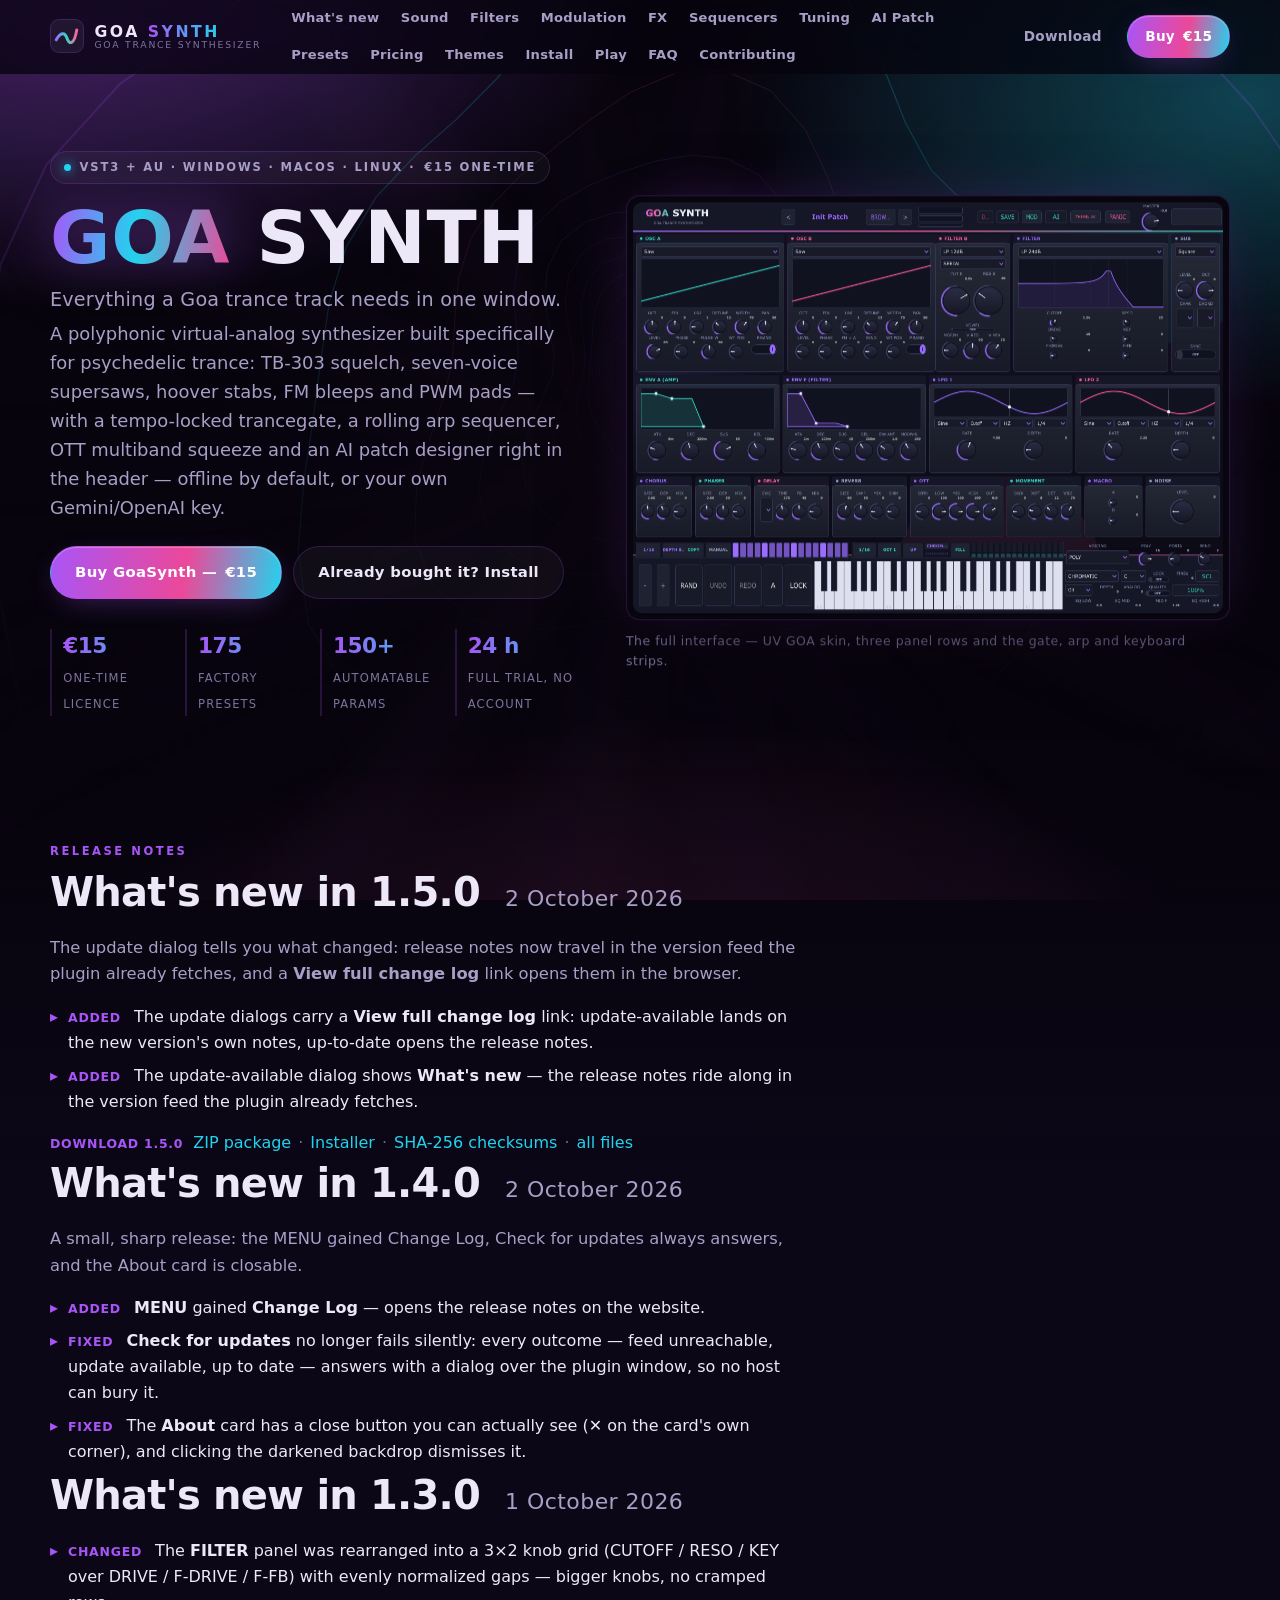
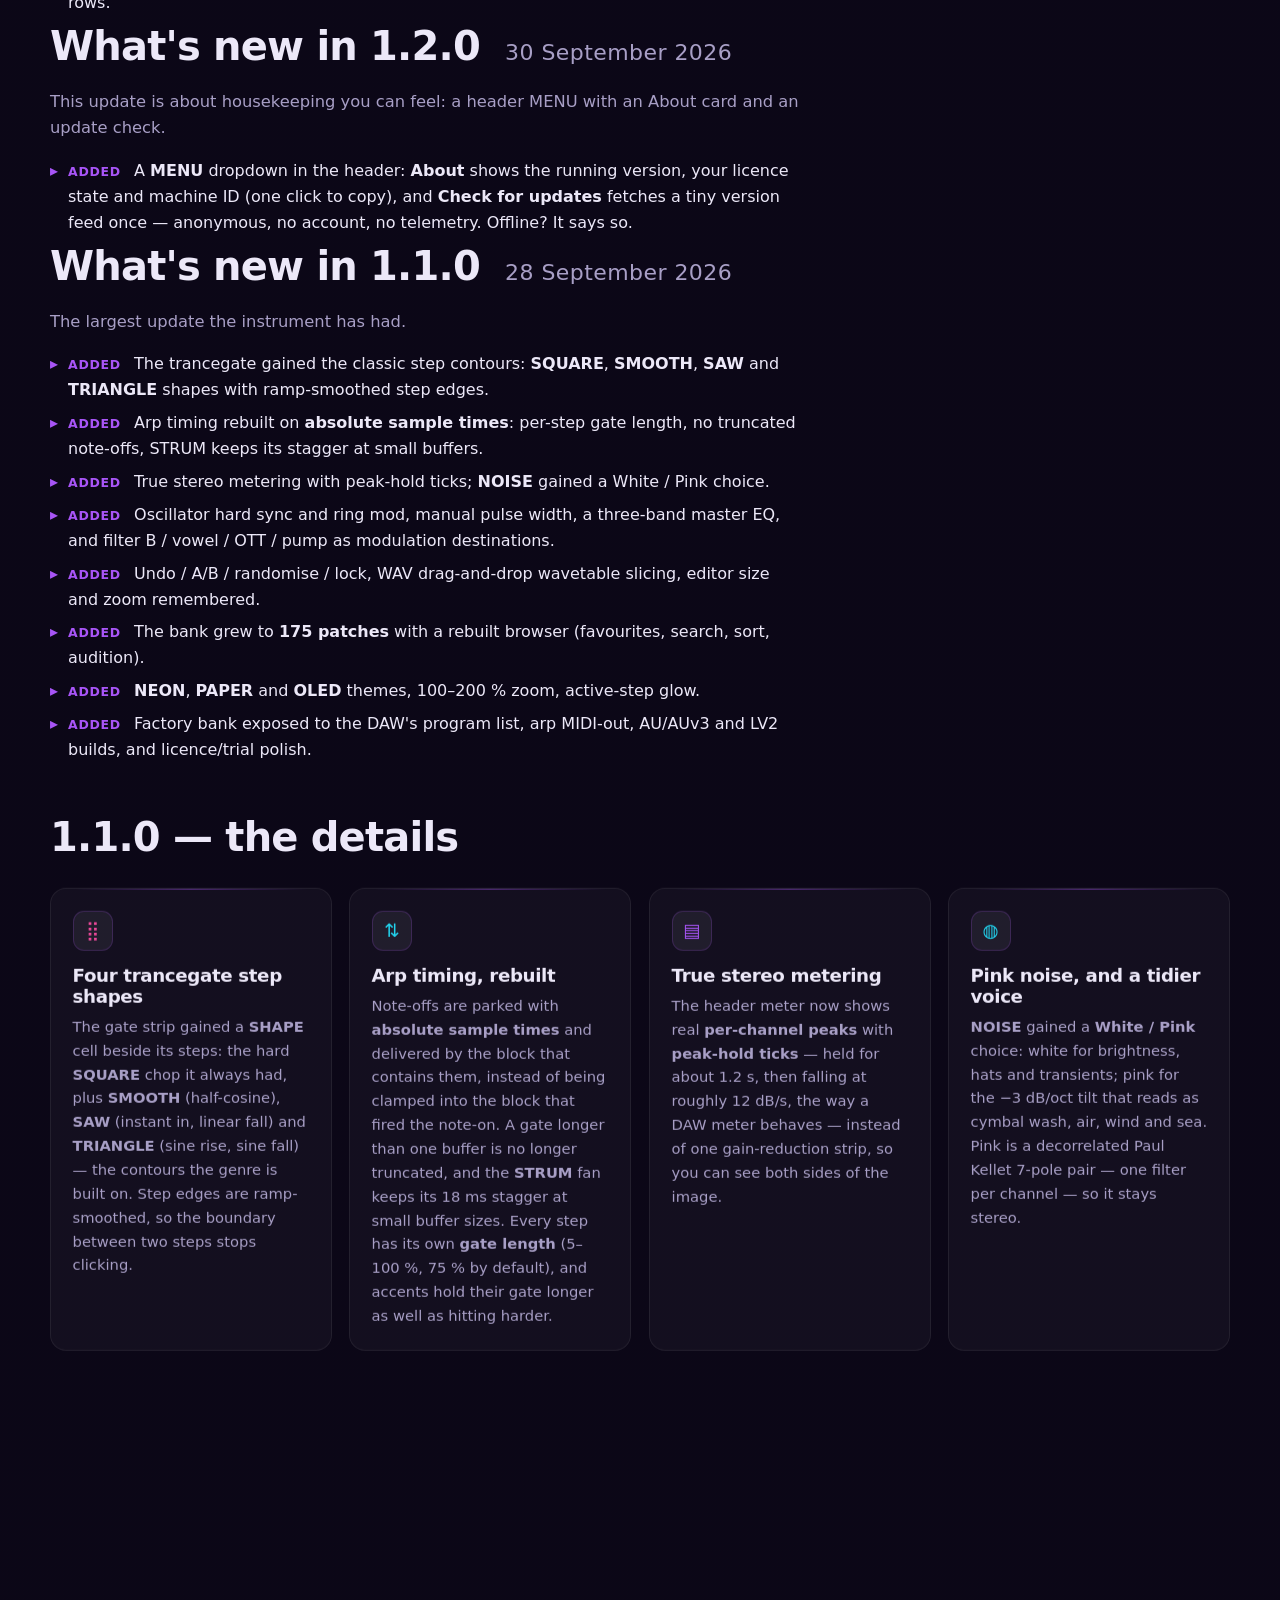
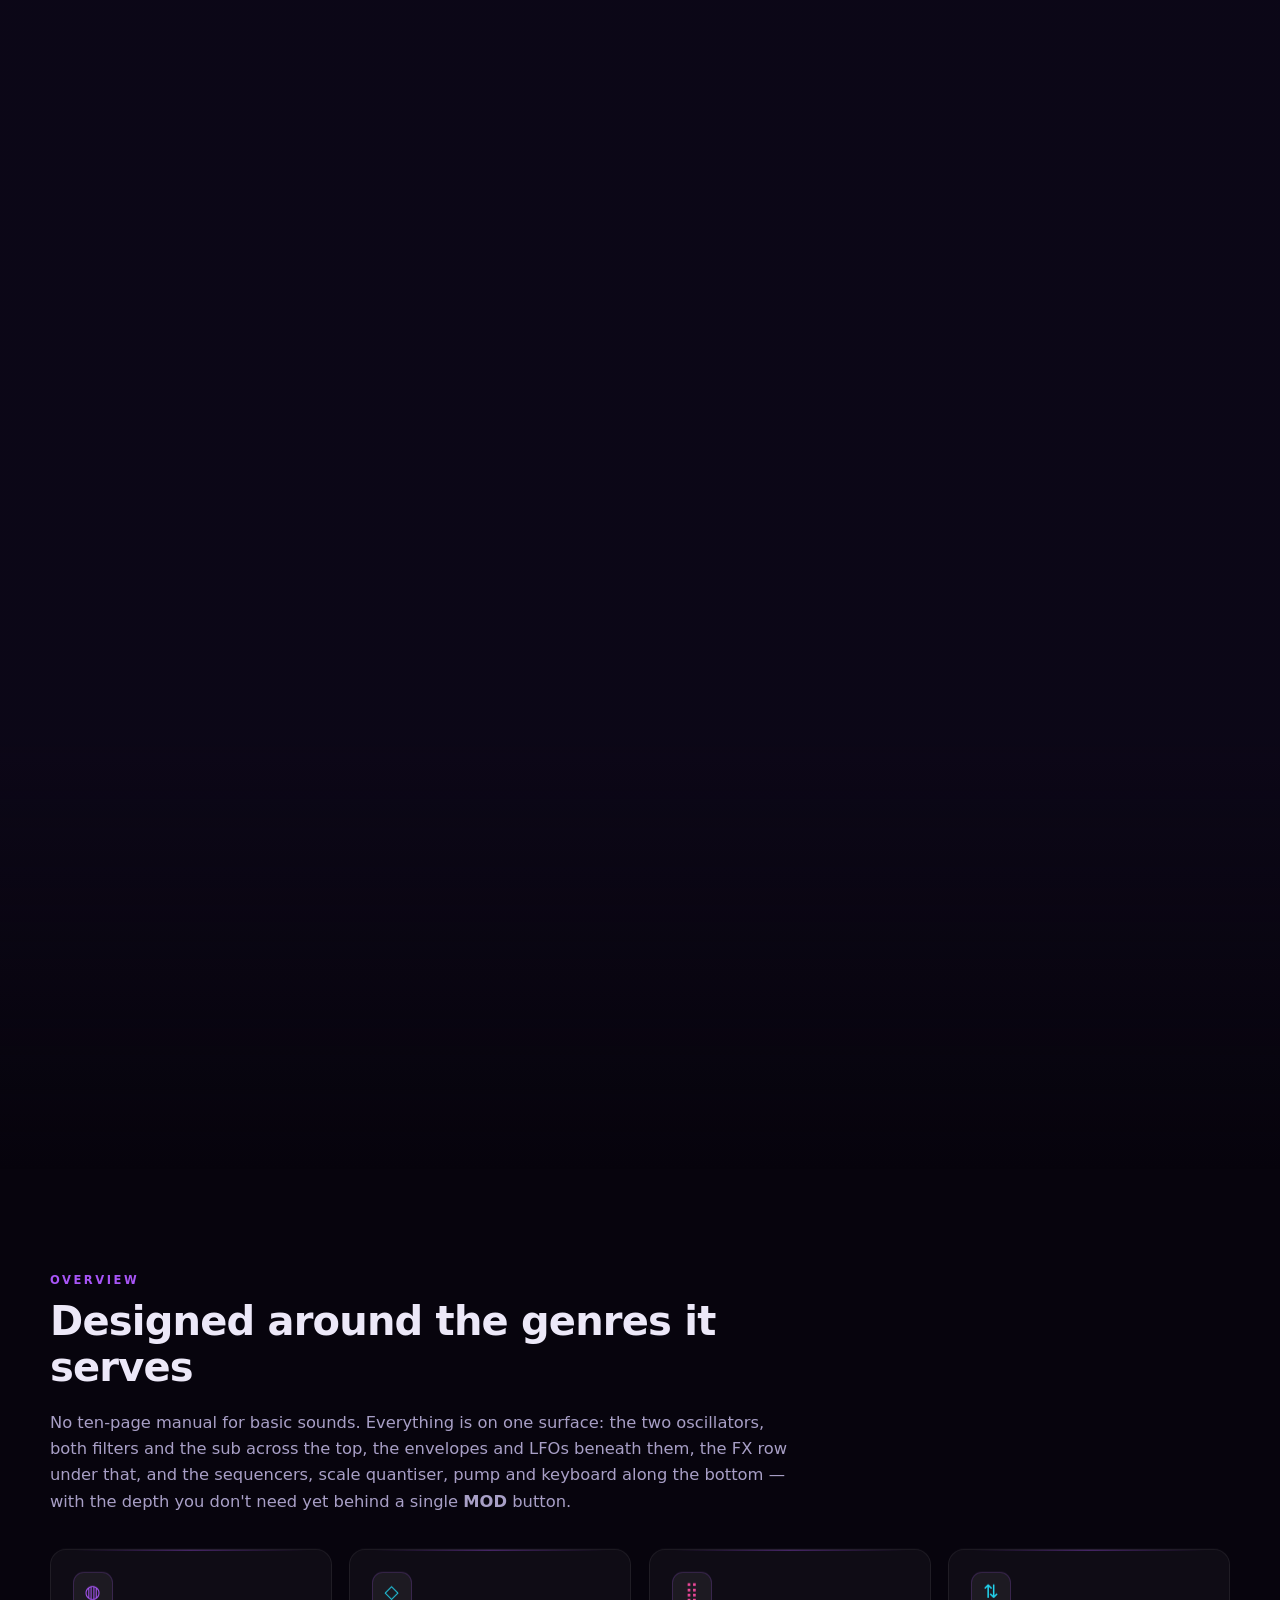
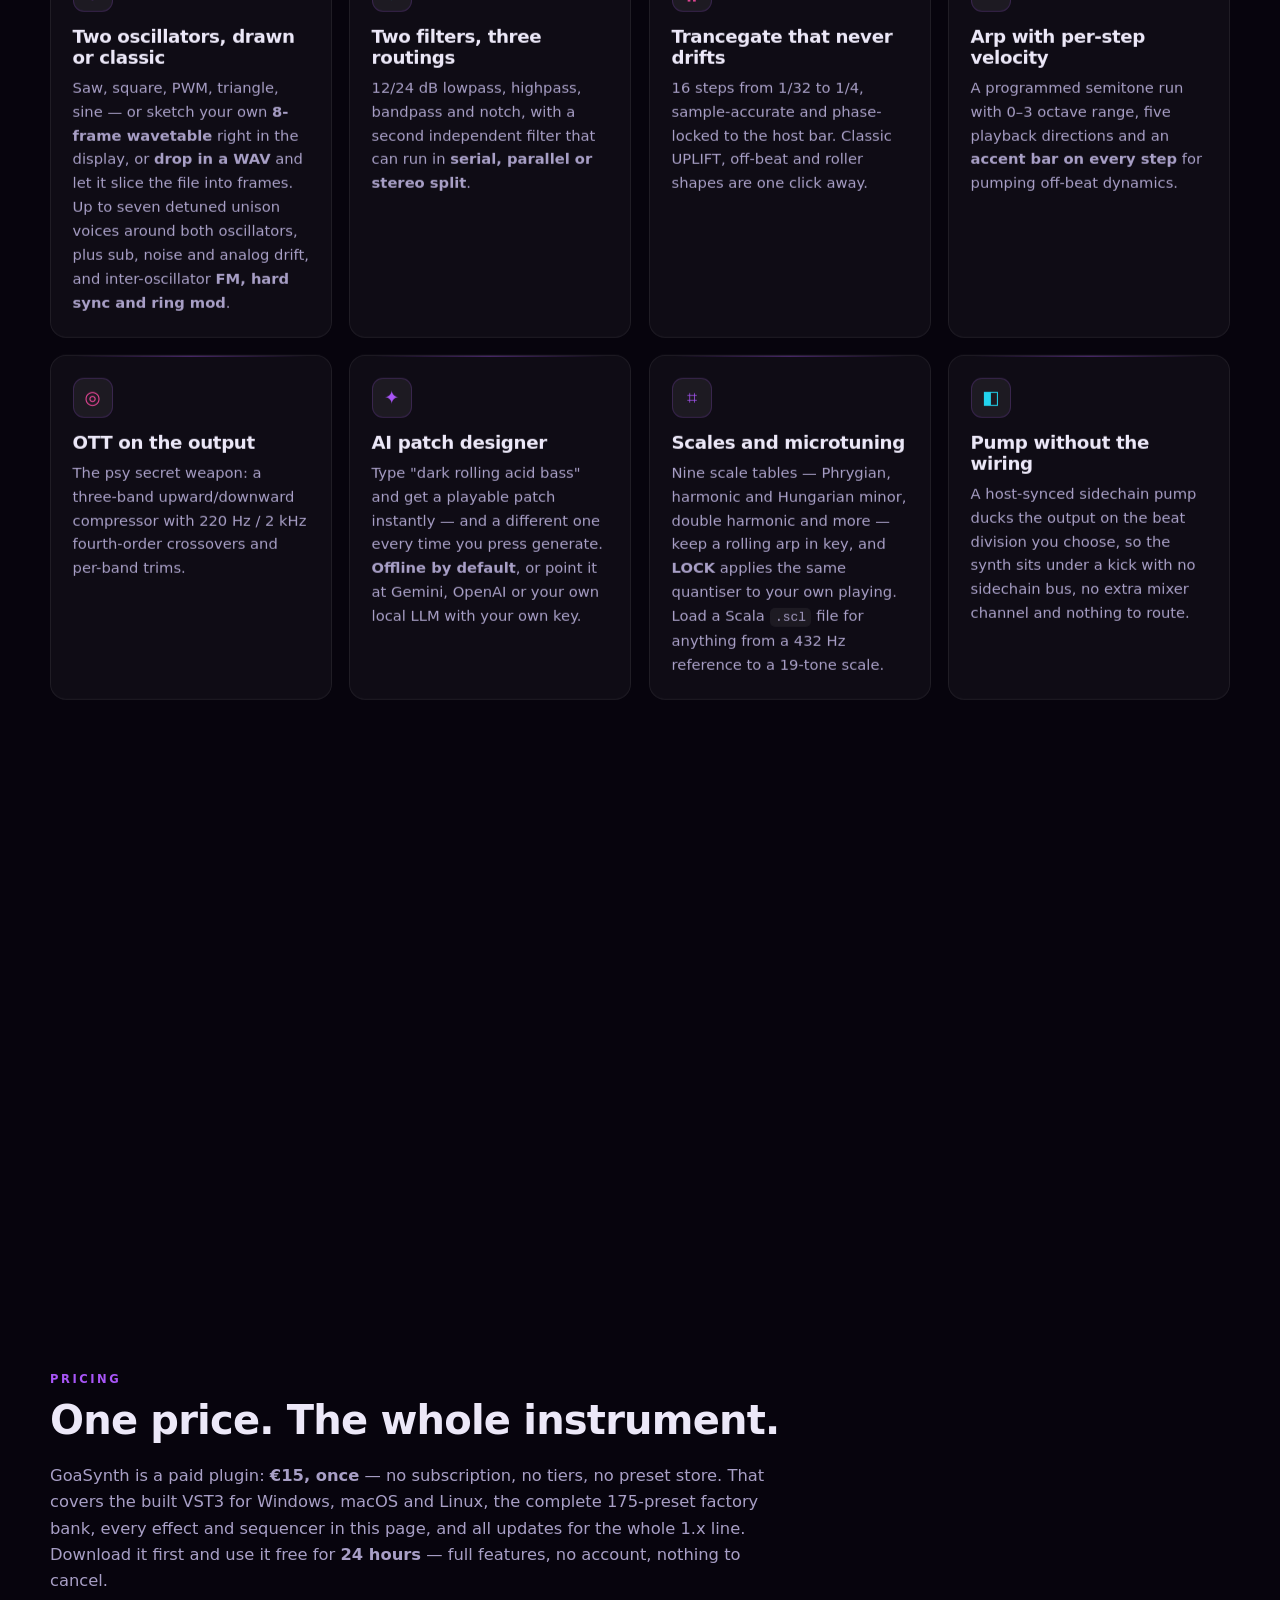
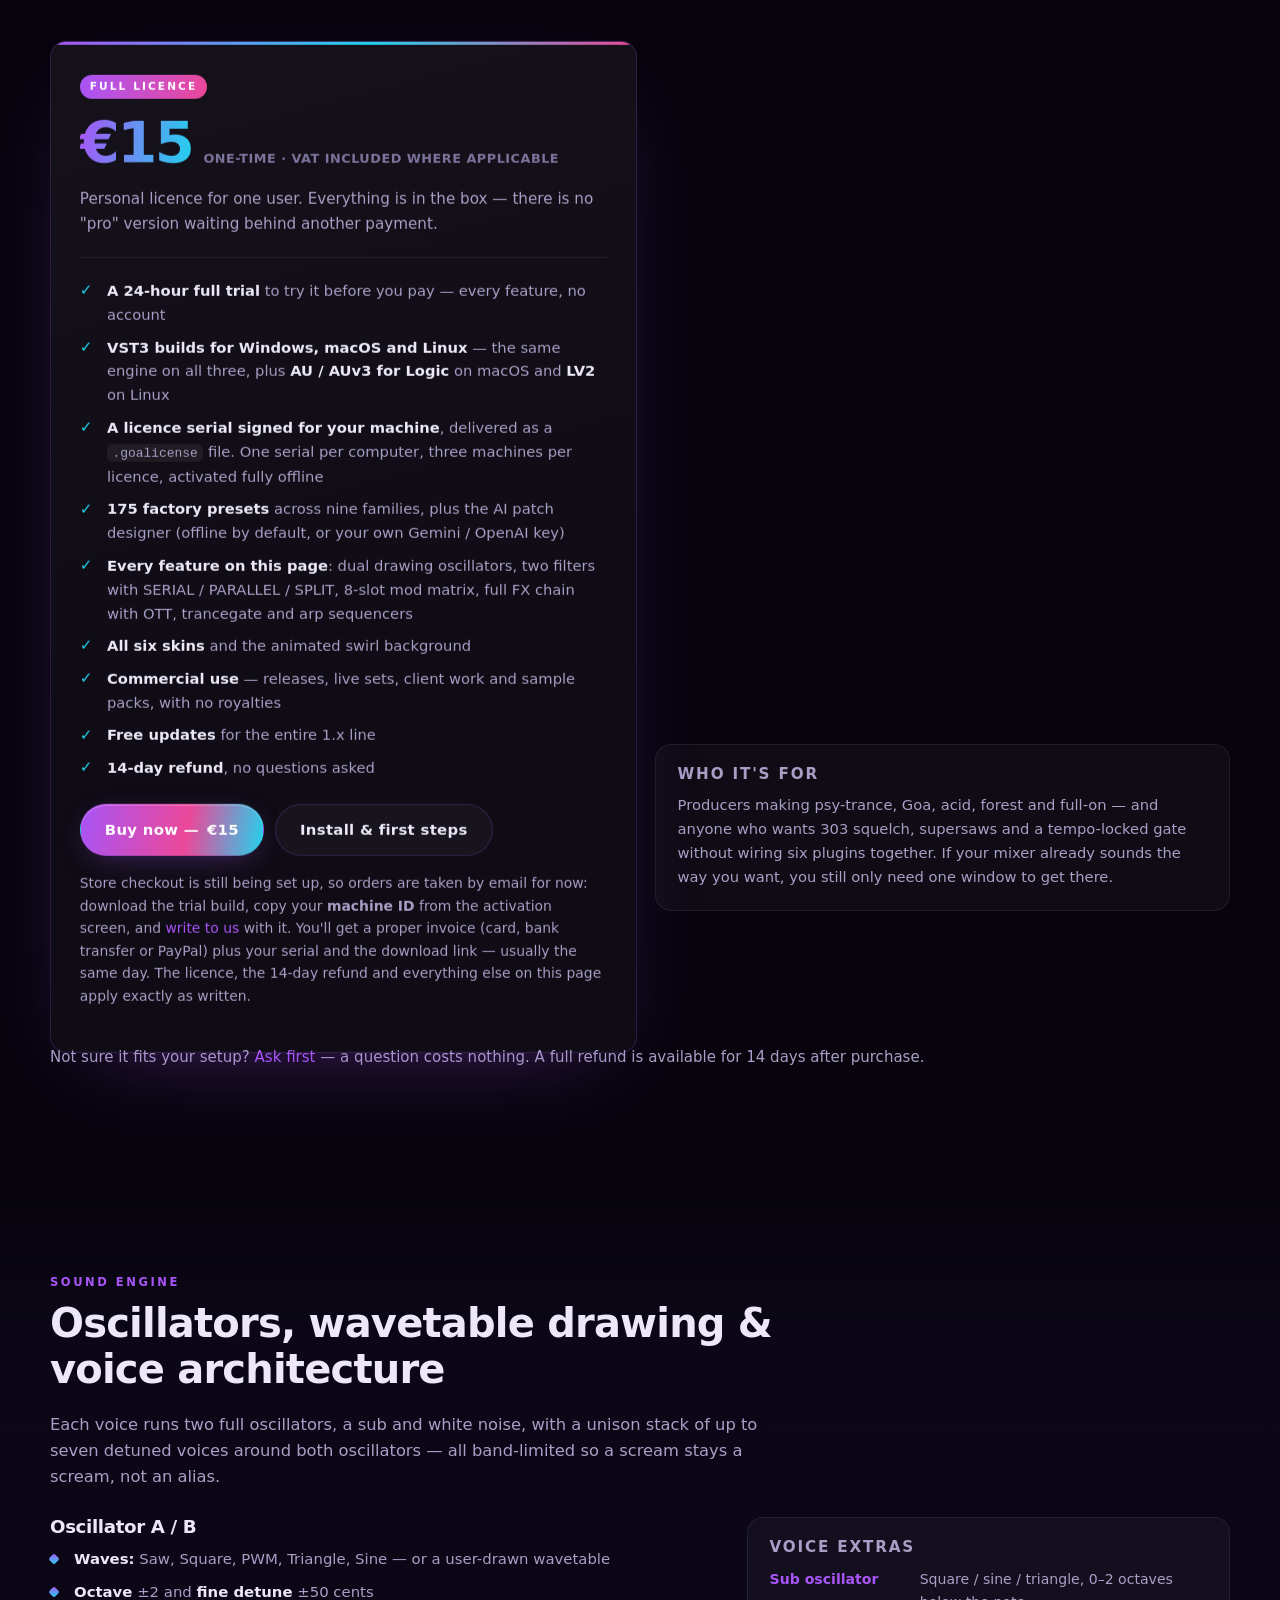
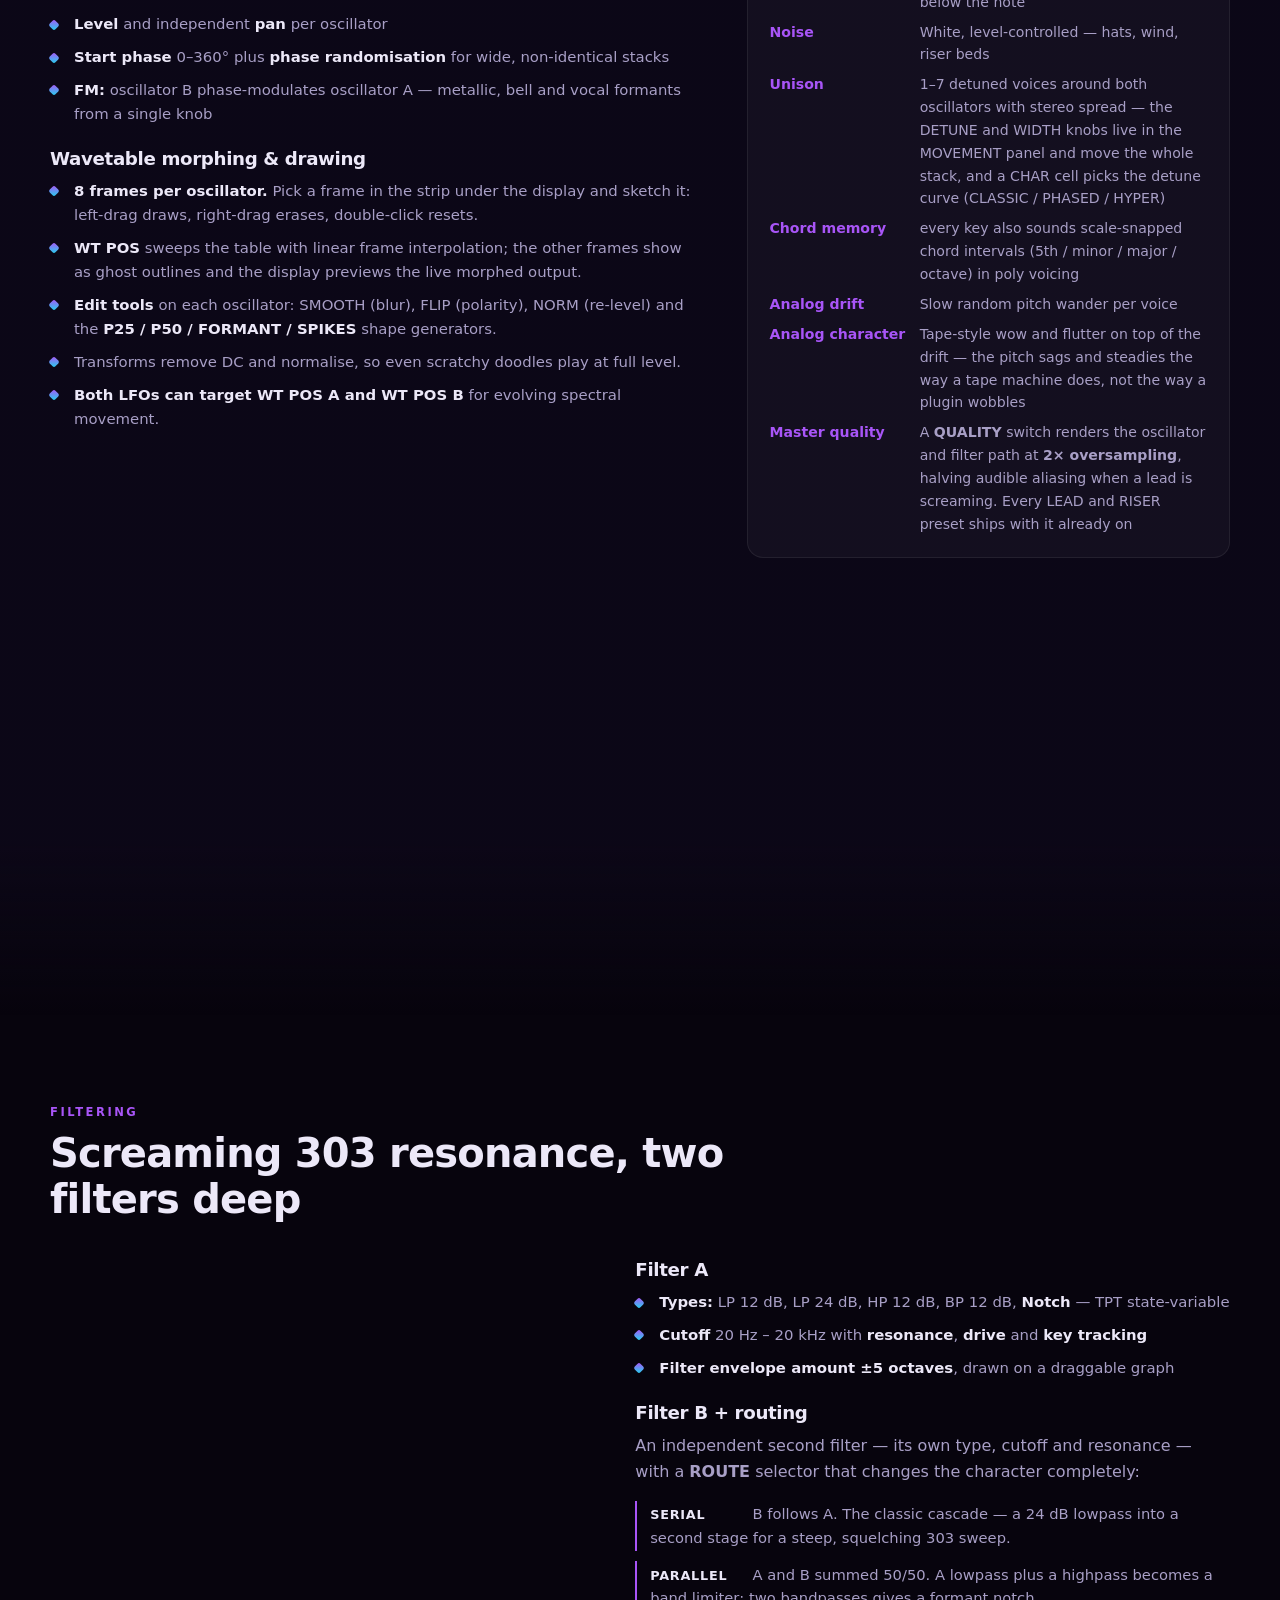
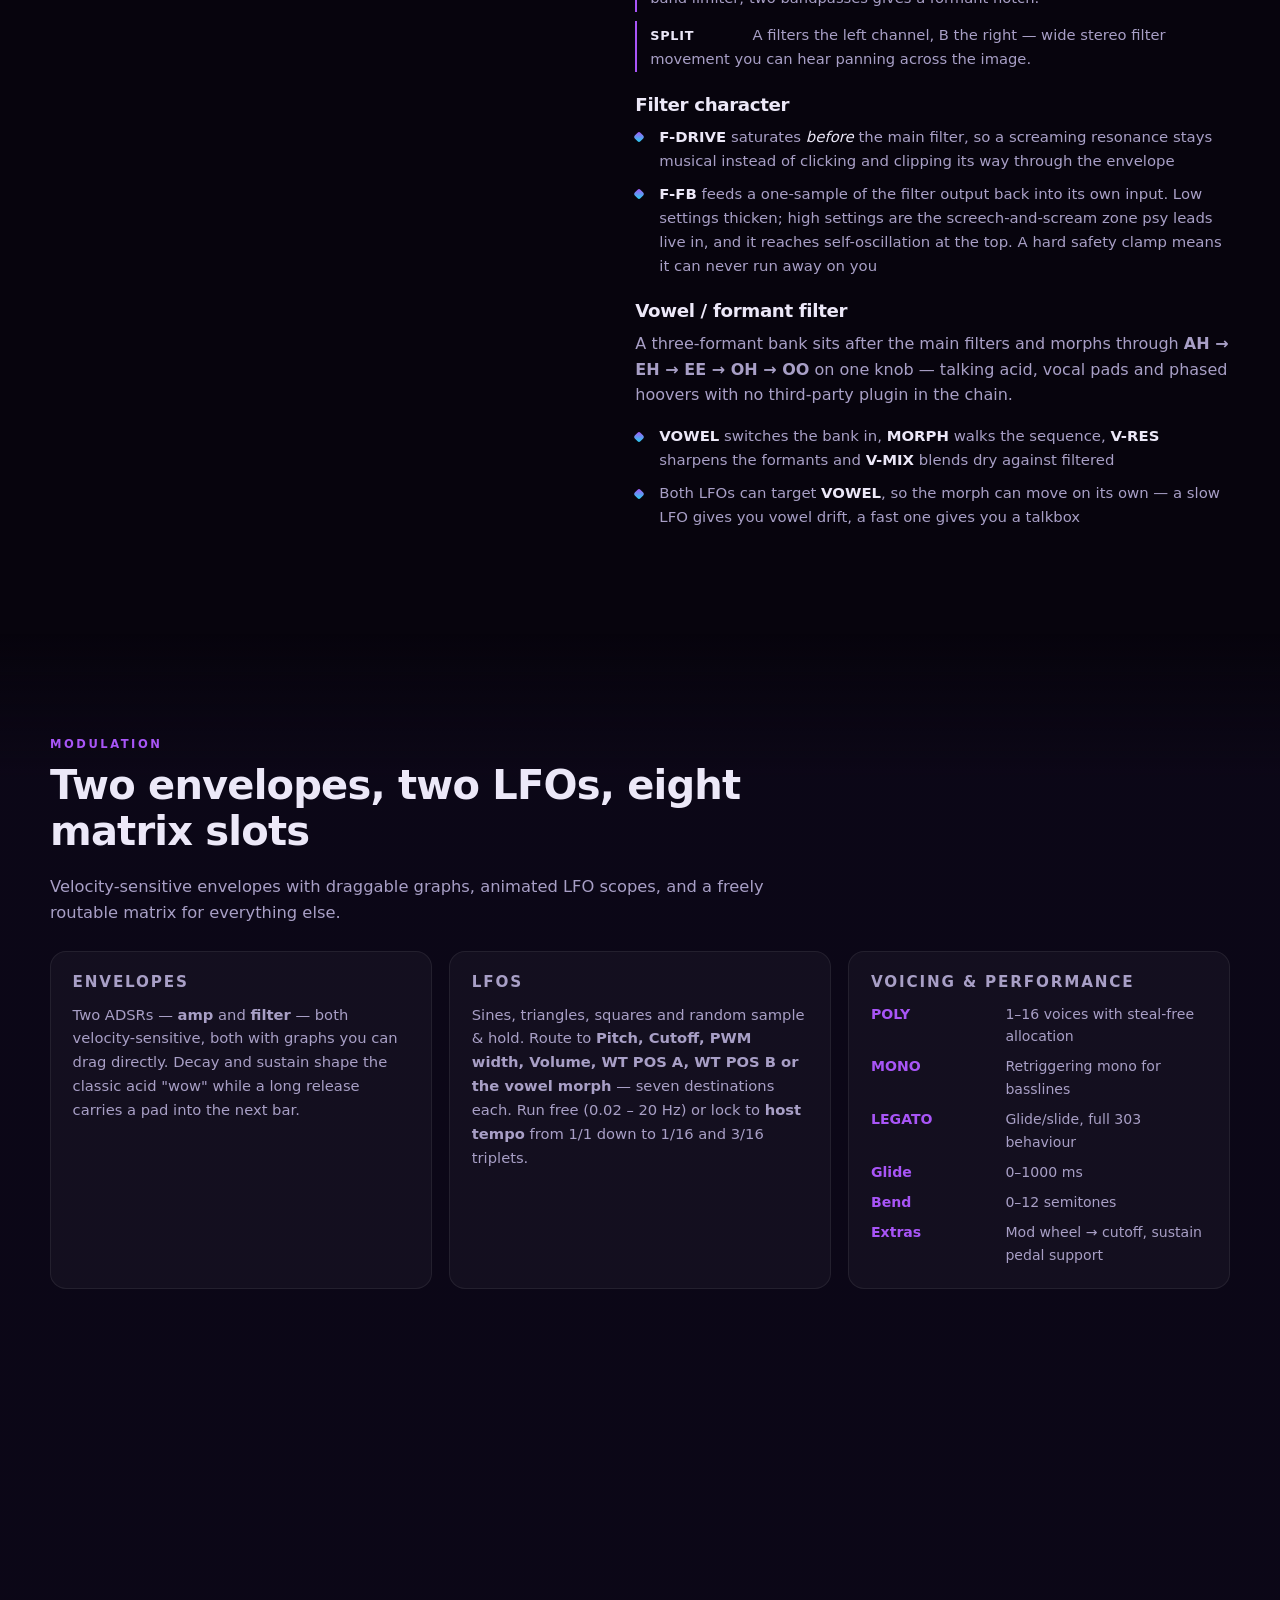
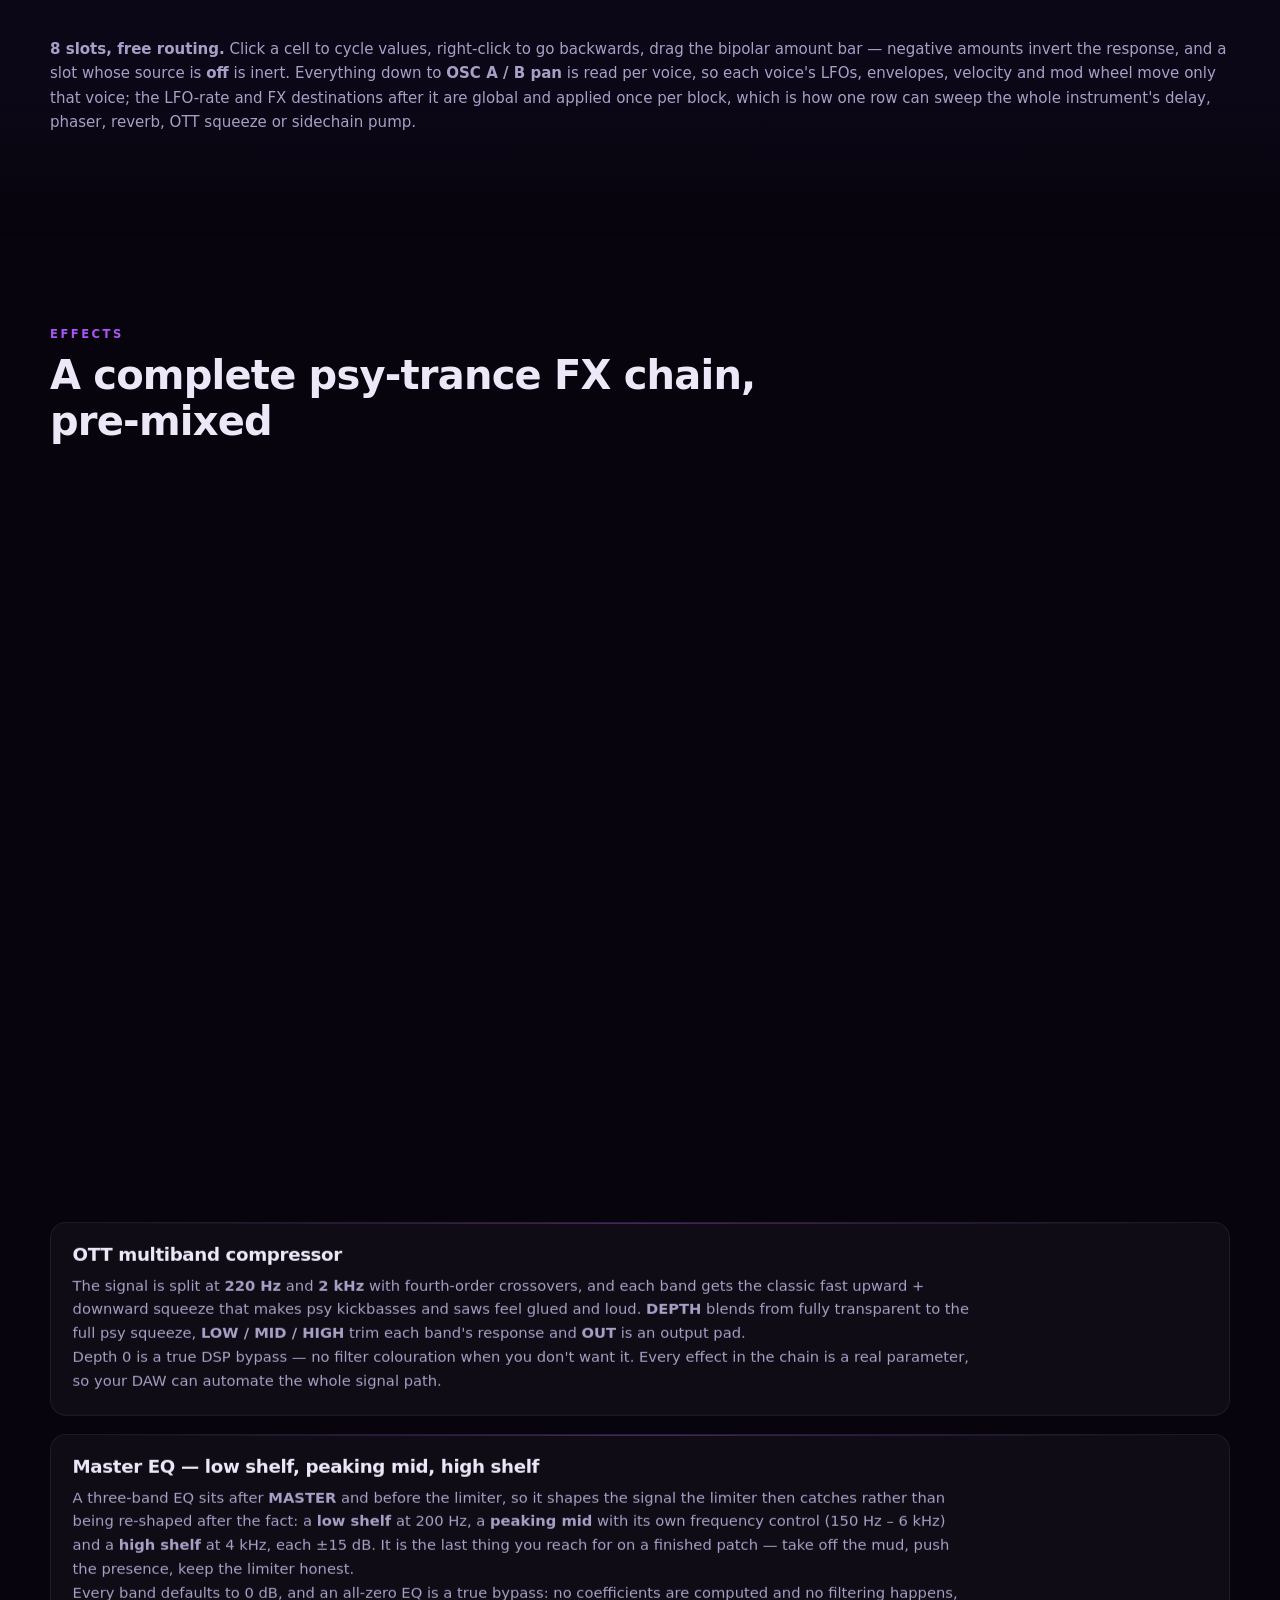
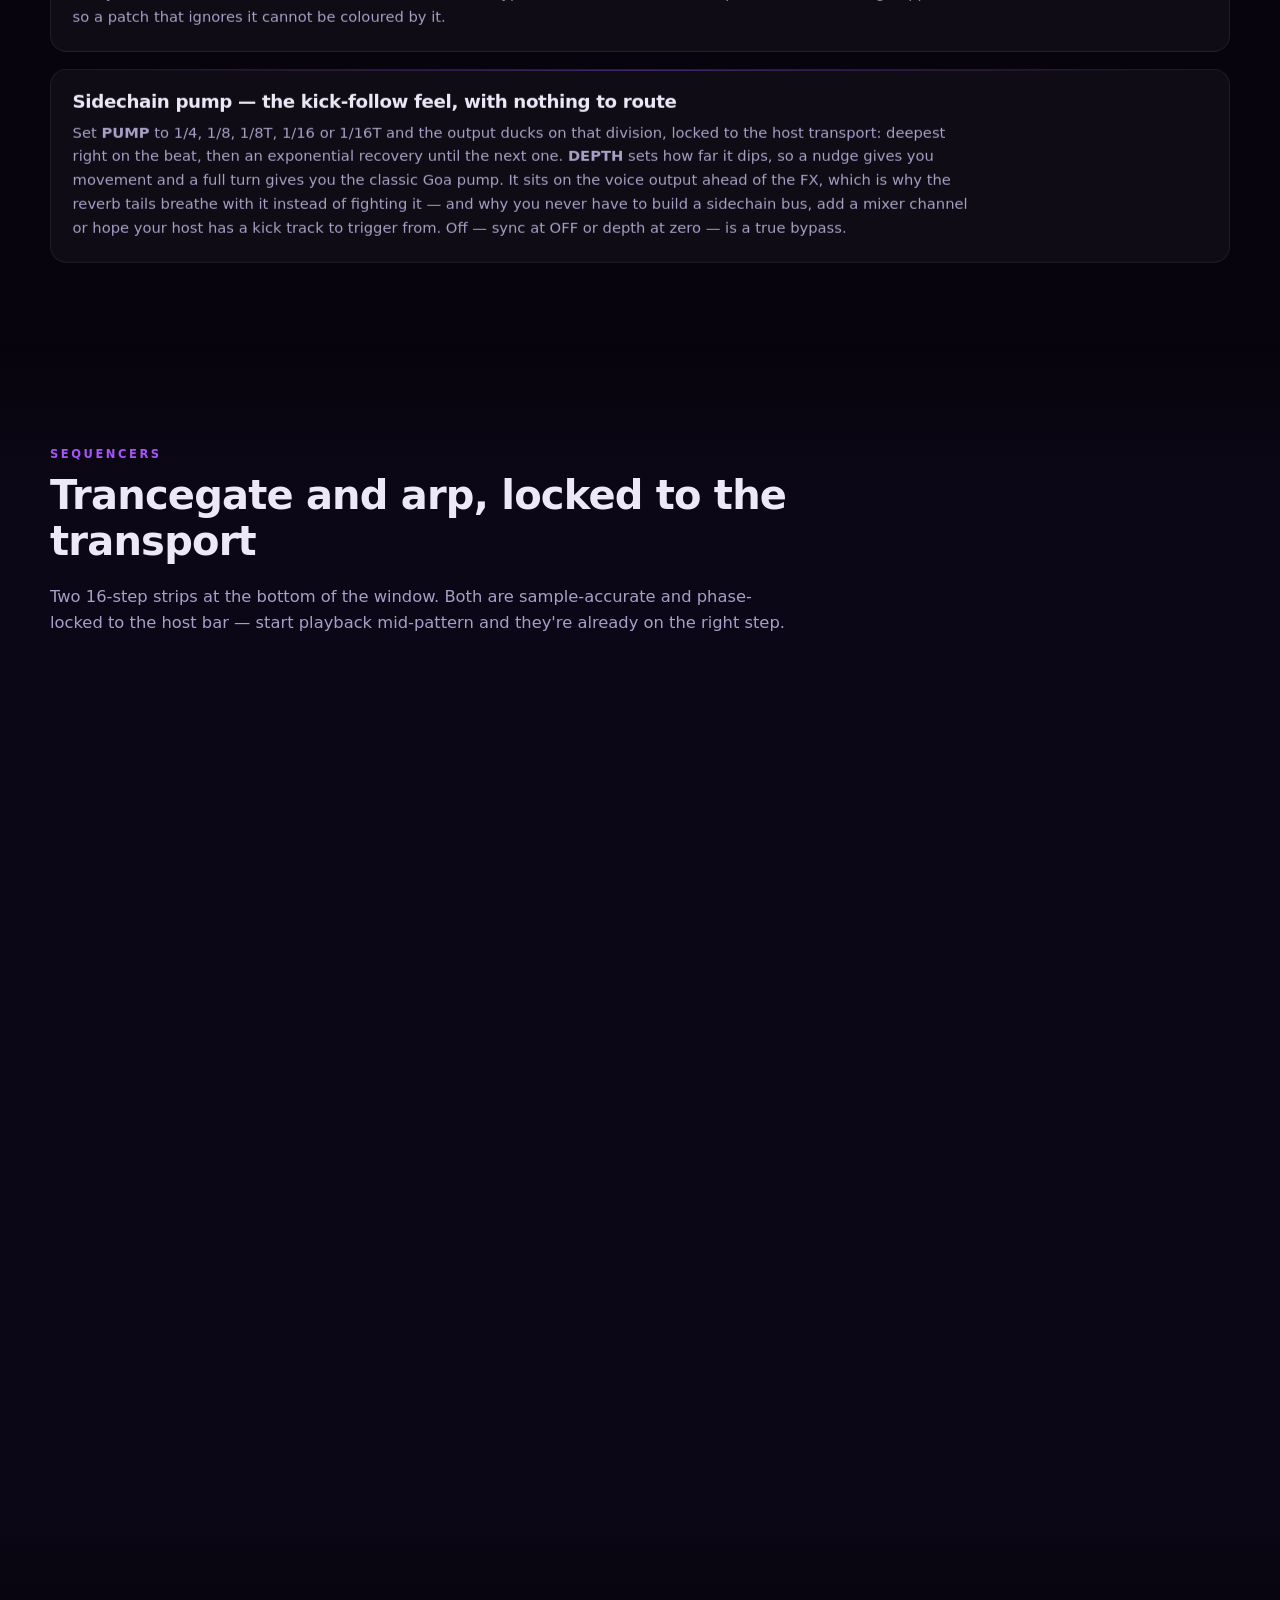
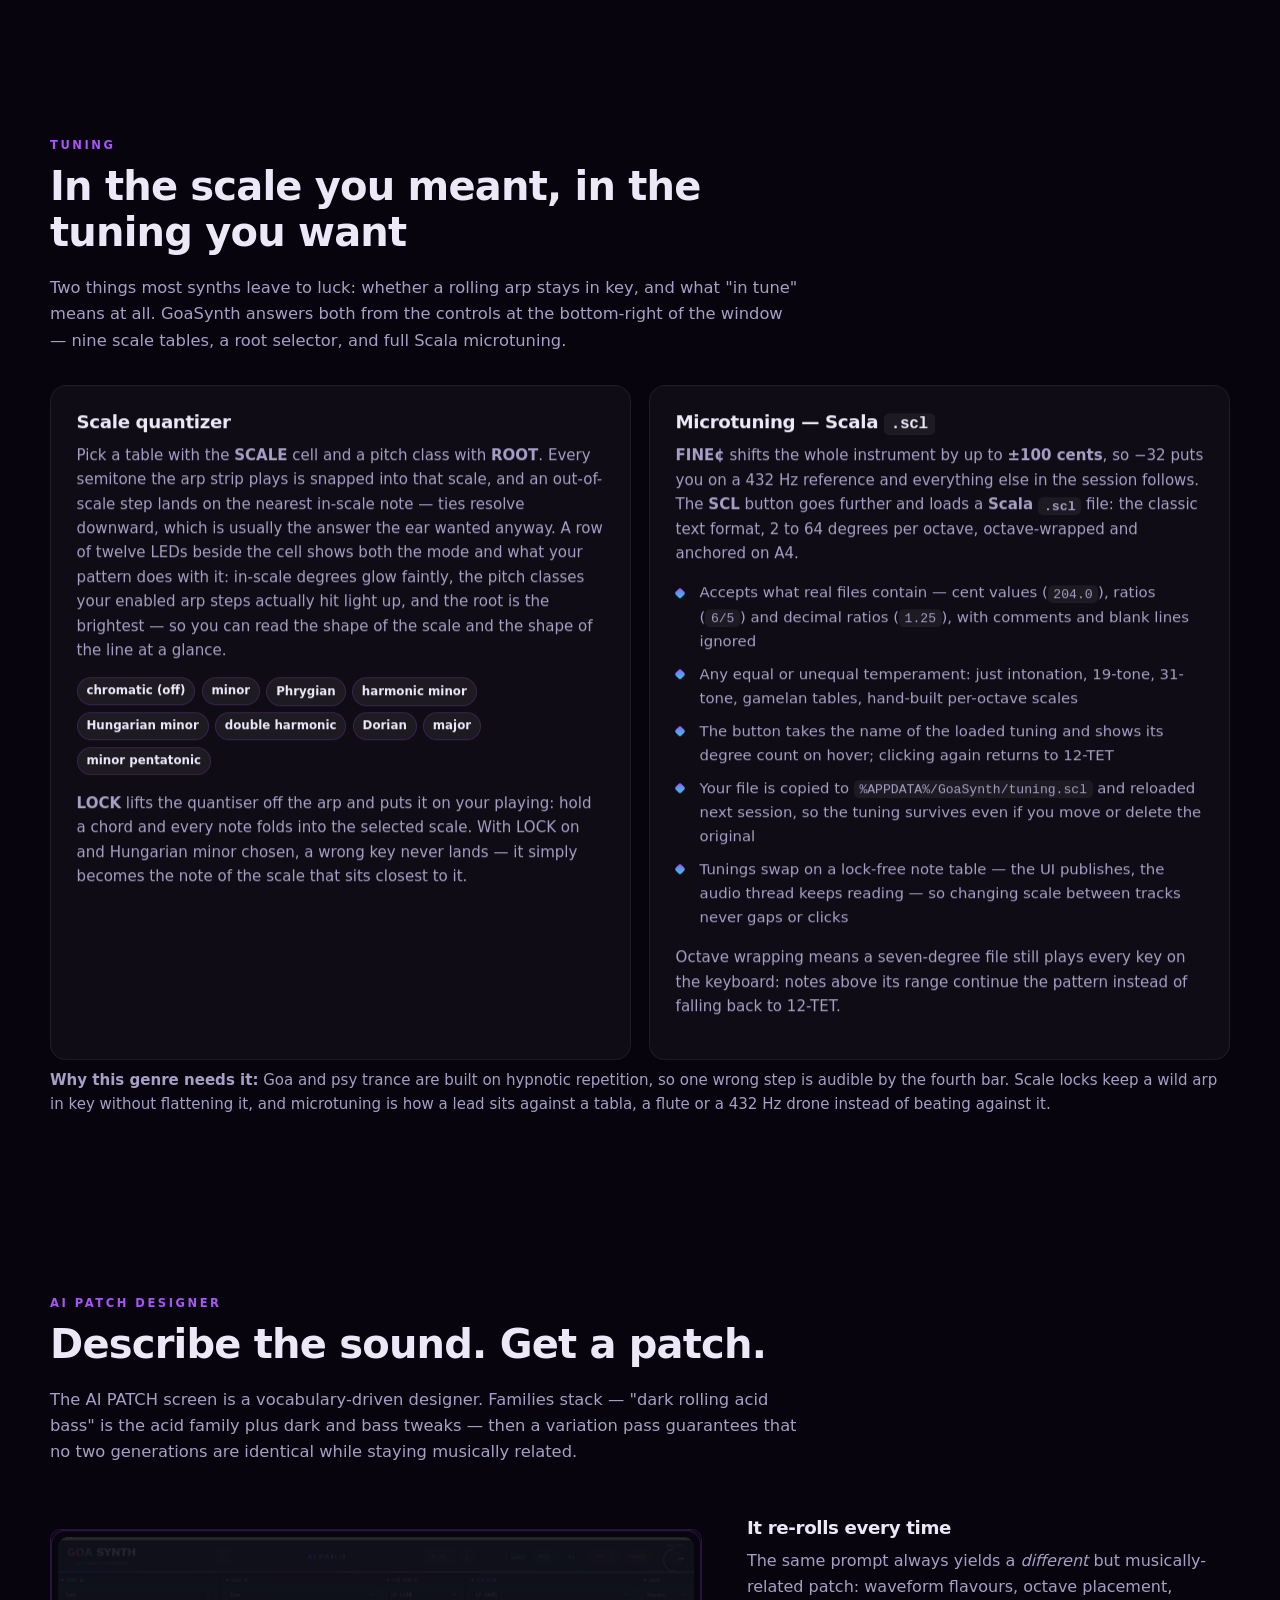
==== docs/index.html @ 9707df40 "The topbar Source button becomes Download, pointing at the newest release Visitors come to this site" ====
<!DOCTYPE html>
<html lang="en" data-theme="uv">
<head>
<meta charset="utf-8">
<meta name="viewport" content="width=device-width, initial-scale=1">
<title>GoaSynth — Goa Trance VST3 Synthesizer · €15</title>
<meta name="description" content="GoaSynth is a VST3 synthesizer built for Goa trance: 303 acid, supersaw leads, hoover stabs, FM bleeps, tempo-locked trancegate and arp, OTT multiband squeeze and an AI patch designer that runs offline or with your own Gemini/OpenAI key. 175 factory presets, a 24-hour full trial, €15 one-time with offline serial activation.">
<meta name="robots" content="index, follow, max-image-preview:large">

<!-- One canonical spelling of the site's address. The og:url, the og:image and
     twitter:image URLs and every <loc> in sitemap.xml name this same origin, so
     a link from anywhere on the web resolves to one page instead of two. Moving
     the site to a custom domain means changing this line, the same base in
     sitemap.xml, the sitemap line in robots.txt, and the canonical link in each
     legal page. -->
<link rel="canonical" href="https://y4m4.github.io/GoaSynth/">

<meta property="og:type" content="website">
<meta property="og:site_name" content="GoaSynth">
<meta property="og:url" content="https://y4m4.github.io/GoaSynth/">
<meta property="og:locale" content="en">
<meta property="og:title" content="GoaSynth — Goa Trance VST3 Synthesizer">
<meta property="og:description" content="303 acid, supersaws, trancegate and arp locked to the transport, OTT, an AI patch designer that runs offline or on your own API key, and a 24-hour full trial. €15 one-time for Windows, macOS and Linux, activated offline.">
<meta property="og:image" content="https://y4m4.github.io/GoaSynth/assets/ui-overview.png">
<meta property="og:image:type" content="image/png">
<meta property="og:image:width" content="1120">
<meta property="og:image:height" content="780">
<meta property="og:image:alt" content="The GoaSynth interface in its UV GOA skin: two oscillators, two filters, envelopes and LFOs, the FX row with OTT, and the trancegate, arp and keyboard strips.">
<meta name="twitter:card" content="summary_large_image">
<meta name="twitter:title" content="GoaSynth — Goa Trance VST3 Synthesizer">
<meta name="twitter:description" content="303 acid, supersaws, a tempo-locked trancegate and arp, OTT, and an AI patch designer that runs offline. 175 presets, a 24-hour full trial, €15 one-time.">
<meta name="twitter:image" content="https://y4m4.github.io/GoaSynth/assets/ui-overview.png">
<meta name="twitter:image:alt" content="The GoaSynth interface in its UV GOA skin.">
<meta name="theme-color" content="#0b0714">
<link rel="icon" href="favicon.ico">
<link rel="apple-touch-icon" href="assets/icon_256.png">
<link rel="stylesheet" href="styles.css">

<!-- Structured data, so a crawler reads the product instead of guessing it from
     prose. Facts here are the ones the visible page states: the price, the
     platforms, the price currency. There is no aggregateRating here and there
     is not meant to be one until real buyer reviews back it — inventing stars a
     plugin has not earned is a rich-result penalty, not a shortcut.
     tools/make-reviews.py adds the rating, and the reviews section it belongs
     to, once there is a store of consented reviews behind it; see
     Fulfil/REVIEWS.md. Check the block with the Rich Results Test after
     deploying; a typo here costs a rich result and nothing else. -->
<script type="application/ld+json">
{
  "@context": "https://schema.org",
  "@graph": [
    {
      "@type": "WebSite",
      "@id": "https://y4m4.github.io/GoaSynth/#website",
      "url": "https://y4m4.github.io/GoaSynth/",
      "name": "GoaSynth",
      "inLanguage": "en",
      "description": "GoaSynth — a Goa trance VST3 synthesizer: 303 acid, supersaws, tempo-locked trancegate and arp, OTT, and an offline AI patch designer."
    },
    {
      "@type": "SoftwareApplication",
      "@id": "https://y4m4.github.io/GoaSynth/#software",
      "name": "GoaSynth",
      "applicationCategory": "MultimediaApplication",
      "applicationSubCategory": "Audio plugin (VST3, AU, AUv3, LV2)",
      "operatingSystem": "Windows, macOS, Linux",
      "softwareRequirements": "A VST3, AU/AUv3 or LV2 host — Ableton Live, FL Studio, Bitwig Studio, REAPER, Logic Pro, Ardour",
      "url": "https://y4m4.github.io/GoaSynth/",
      "image": "https://y4m4.github.io/GoaSynth/assets/ui-overview.png",
      "screenshot": [
        "https://y4m4.github.io/GoaSynth/assets/ui-overview.png",
        "https://y4m4.github.io/GoaSynth/assets/ai-patch-designer.png",
        "https://y4m4.github.io/GoaSynth/assets/preset-browser.png"
      ],
      "description": "A polyphonic virtual-analog synthesizer built for psychedelic trance: TB-303 squelch, seven-voice supersaws, drawn wavetables, two filters, an 8-slot mod matrix, chorus, phaser, tempo delay, reverb, master EQ and OTT, a tempo-locked 16-step trancegate and arp sequencer, nine scale tables and Scala microtuning, and an AI patch designer that runs offline or on your own Gemini/OpenAI key. 175 factory presets and a 24-hour full trial.",
      "featureList": [
        "Two oscillators with drawn 8-frame wavetables and WAV import",
        "Unison up to seven voices, FM, hard sync and ring mod",
        "Two filters with serial, parallel and stereo-split routing",
        "Tempo-locked trancegate with four step-edge shapes",
        "16-step arp sequencer with per-step velocity, gate and strum",
        "OTT multiband compressor, pump, master EQ and a full FX chain",
        "Nine scale tables and Scala .scl microtuning",
        "AI patch designer — offline by default, or your own Gemini/OpenAI key",
        "175 factory presets and a six-theme interface"
      ],
      "offers": {
        "@type": "Offer",
        "url": "https://y4m4.github.io/GoaSynth/#buy",
        "price": "15.00",
        "priceCurrency": "EUR",
        "availability": "https://schema.org/InStock",
        "description": "One-time personal licence covering Windows, macOS and Linux builds, all 175 presets and updates for the whole 1.x line."
      }
    }
  ]
}
</script>
</head>
<body>

<div class="swirl" aria-hidden="true">
  <span class="swirl-layer swirl-a"></span>
  <span class="swirl-layer swirl-b"></span>
  <span class="swirl-glow"></span>
  <canvas class="tunnel" id="tunnel"></canvas>
</div>

<header class="topbar" id="topbar">
  <div class="wrap topbar-inner">
    <a class="brand" href="#top">
      <span class="brand-mark" aria-hidden="true">
        <svg viewBox="0 0 512 512" width="26" height="26"><defs><linearGradient id="bm" x1="0" y1="0" x2="1" y2="0"><stop offset="0" stop-color="#9b6cff"/><stop offset=".5" stop-color="#36d6c3"/><stop offset="1" stop-color="#ff5f9e"/></linearGradient></defs><path d="M44 330C128 176 216 176 256 300s140 148 192-162" fill="none" stroke="url(#bm)" stroke-width="58" stroke-linecap="round"/></svg>
      </span>
      <span class="brand-text">
        <strong>GOA <span>SYNTH</span></strong>
        <em>Goa Trance Synthesizer</em>
      </span>
    </a>
    <nav class="nav" id="nav" aria-label="Sections">
      <a href="#whats-new">What's new</a>
      <a href="#sound">Sound</a>
      <a href="#filters">Filters</a>
      <a href="#modulation">Modulation</a>
      <a href="#fx">FX</a>
      <a href="#sequencers">Sequencers</a>
      <a href="#tuning">Tuning</a>
      <a href="#ai">AI Patch</a>
      <a href="#presets">Presets</a>
      <a href="#buy">Pricing</a>
      <a href="#themes">Themes</a>
      <a href="#install">Install</a>
      <a href="#play">Play</a>
      <a href="#faq">FAQ</a>
      <a href="#contrib">Contributing</a>
    </nav>
    <div class="topbar-actions">
      <a class="btn btn-ghost" data-link="releases" href="#" target="_blank" rel="noopener">Download</a>
      <a class="btn btn-primary" data-link="buy" href="#buy">Buy <span data-price>€15</span></a>
      <button class="burger" id="burger" aria-label="Menu" aria-expanded="false" aria-controls="nav">
        <span></span><span></span><span></span>
      </button>
    </div>
  </div>
</header>

<main id="top">

  <!-- ================= HERO ================= -->
  <section class="hero">
    <div class="wrap hero-grid">
      <div class="hero-copy">
        <p class="eyebrow"><span class="dot"></span> VST3 + AU · Windows · macOS · Linux · <b><span data-price>€15</span> one-time</b></p>
        <h1>
          <span class="grad">GOA</span> SYNTH
          <small>Everything a Goa trance track needs in one window.</small>
        </h1>
        <p class="lede">
          A polyphonic virtual-analog synthesizer built specifically for psychedelic trance:
          TB-303 squelch, seven-voice supersaws, hoover stabs, FM bleeps and PWM pads — with a
          tempo-locked trancegate, a rolling arp sequencer, OTT multiband squeeze and an
          AI patch designer right in the header — offline by default, or your own Gemini/OpenAI key.
        </p>
        <div class="cta-row">
          <a class="btn btn-primary btn-lg" data-link="buy" href="#buy">Buy GoaSynth — <span data-price>€15</span></a>
          <a class="btn btn-outline btn-lg" data-link="download" href="#install">Already bought it? Install</a>
        </div>
        <ul class="stat-strip">
          <li><b data-price>€15</b><span>one-time licence</span></li>
          <li><b>175</b><span>factory presets</span></li>
          <li><b>150+</b><span>automatable params</span></li>
          <li><b>24 h</b><span>full trial, no account</span></li>
        </ul>
      </div>

      <figure class="hero-shot" data-lightbox>
        <div class="shot-frame">
          <img src="assets/ui-overview.png" alt="The GoaSynth interface: a header with the preset name, output meter and master knob, oscillator A and B panels with drawn waveforms plus pulse width, sync and ring mod, filter and filter B, the sub oscillator with its SYNC switch, amp and filter envelopes, two LFOs, chorus, phaser, delay, reverb, OTT, movement, macro, noise and EQ panels, trancegate and arp strips, randomise / undo / redo / A-B / lock buttons and the on-screen keyboard.">
        </div>
        <figcaption>The full interface — UV GOA skin, three panel rows and the gate, arp and keyboard strips.</figcaption>
      </figure>
    </div>
  </section>

  <!-- ================= RELEASE NOTES ================= -->
  <section class="section alt" id="whats-new">
    <div class="wrap">
      <header class="section-head">
        <p class="kicker">Release notes</p>

        <!-- changelog:begin — generated by tools/make-changelog.py from CHANGELOG.md; edit that, not this -->
        <h2 id="v1.5.0">What's new in 1.5.0 <span class="ver-date">2 October 2026</span></h2>
        <p class="section-lede">
                  The update dialog tells you what changed: release notes now travel in the version feed the plugin already fetches, and a <b>View full change log</b> link opens them in the browser.
        </p>
        <ul class="changelog">
          <li><span class="cat">Added</span> The update dialogs carry a <b>View full change log</b> link: update-available lands on the new version's own notes, up-to-date opens the release notes.</li>
          <li><span class="cat">Added</span> The update-available dialog shows <b>What's new</b> — the release notes ride along in the version feed the plugin already fetches.</li>
        </ul>
        <p class="release-downloads"><span class="dl-label">Download 1.5.0</span><a href="https://github.com/Y4m4/GoaSynth/releases/download/v1.5.0/GoaSynth-1.5.0-win64.zip">ZIP package</a><span class="sep">·</span><a href="https://github.com/Y4m4/GoaSynth/releases/download/v1.5.0/GoaSynth-Setup-1.5.0.exe">Installer</a><span class="sep">·</span><a href="https://github.com/Y4m4/GoaSynth/releases/download/v1.5.0/SHA256SUMS.txt">SHA-256 checksums</a><span class="sep">·</span><a href="https://github.com/Y4m4/GoaSynth/releases/tag/v1.5.0">all files</a></p>
        <h2 id="v1.4.0">What's new in 1.4.0 <span class="ver-date">2 October 2026</span></h2>
        <p class="section-lede">
                  A small, sharp release: the MENU gained Change Log, Check for updates always answers, and the About card is closable.
        </p>
        <ul class="changelog">
          <li><span class="cat">Added</span> <b>MENU</b> gained <b>Change Log</b> — opens the release notes on the website.</li>
          <li><span class="cat">Fixed</span> <b>Check for updates</b> no longer fails silently: every outcome — feed unreachable, update available, up to date — answers with a dialog over the plugin window, so no host can bury it.</li>
          <li><span class="cat">Fixed</span> The <b>About</b> card has a close button you can actually see (✕ on the card's own corner), and clicking the darkened backdrop dismisses it.</li>
        </ul>
        <h2 id="v1.3.0">What's new in 1.3.0 <span class="ver-date">1 October 2026</span></h2>
        <ul class="changelog">
          <li><span class="cat">Changed</span> The <b>FILTER</b> panel was rearranged into a 3×2 knob grid (CUTOFF / RESO / KEY over DRIVE / F-DRIVE / F-FB) with evenly normalized gaps — bigger knobs, no cramped rows.</li>
        </ul>
        <h2 id="v1.2.0">What's new in 1.2.0 <span class="ver-date">30 September 2026</span></h2>
        <p class="section-lede">
                  This update is about housekeeping you can feel: a header MENU with an About card and an update check.
        </p>
        <ul class="changelog">
          <li><span class="cat">Added</span> A <b>MENU</b> dropdown in the header: <b>About</b> shows the running version, your licence state and machine ID (one click to copy), and <b>Check for updates</b> fetches a tiny version feed once — anonymous, no account, no telemetry. Offline? It says so.</li>
        </ul>
        <h2 id="v1.1.0">What's new in 1.1.0 <span class="ver-date">28 September 2026</span></h2>
        <p class="section-lede">
                  The largest update the instrument has had.
        </p>
        <ul class="changelog">
          <li><span class="cat">Added</span> The trancegate gained the classic step contours: <b>SQUARE</b>, <b>SMOOTH</b>, <b>SAW</b> and <b>TRIANGLE</b> shapes with ramp-smoothed step edges.</li>
          <li><span class="cat">Added</span> Arp timing rebuilt on <b>absolute sample times</b>: per-step gate length, no truncated note-offs, STRUM keeps its stagger at small buffers.</li>
          <li><span class="cat">Added</span> True stereo metering with peak-hold ticks; <b>NOISE</b> gained a White / Pink choice.</li>
          <li><span class="cat">Added</span> Oscillator hard sync and ring mod, manual pulse width, a three-band master EQ, and filter B / vowel / OTT / pump as modulation destinations.</li>
          <li><span class="cat">Added</span> Undo / A/B / randomise / lock, WAV drag-and-drop wavetable slicing, editor size and zoom remembered.</li>
          <li><span class="cat">Added</span> The bank grew to <b>175 patches</b> with a rebuilt browser (favourites, search, sort, audition).</li>
          <li><span class="cat">Added</span> <b>NEON</b>, <b>PAPER</b> and <b>OLED</b> themes, 100–200 % zoom, active-step glow.</li>
          <li><span class="cat">Added</span> Factory bank exposed to the DAW's program list, arp MIDI-out, AU/AUv3 and LV2 builds, and licence/trial polish.</li>
        </ul>
      <!-- changelog:end -->
      </header>

      <h2>1.1.0 — the details</h2>

      <div class="card-grid">
        <article class="card">
          <div class="card-icon ic-pink">⣿</div>
          <h3>Four trancegate step shapes</h3>
          <p>The gate strip gained a <b>SHAPE</b> cell beside its steps: the hard <b>SQUARE</b> chop it
             always had, plus <b>SMOOTH</b> (half-cosine), <b>SAW</b> (instant in, linear fall) and
             <b>TRIANGLE</b> (sine rise, sine fall) — the contours the genre is built on. Step edges
             are ramp-smoothed, so the boundary between two steps stops clicking.</p>
        </article>
        <article class="card">
          <div class="card-icon ic-teal">⇅</div>
          <h3>Arp timing, rebuilt</h3>
          <p>Note-offs are parked with <b>absolute sample times</b> and delivered by the block that
             contains them, instead of being clamped into the block that fired the note-on. A gate
             longer than one buffer is no longer truncated, and the <b>STRUM</b> fan keeps its 18 ms
             stagger at small buffer sizes. Every step has its own <b>gate length</b> (5–100 %, 75 %
             by default), and accents hold their gate longer as well as hitting harder.</p>
        </article>
        <article class="card">
          <div class="card-icon ic-uv">▤</div>
          <h3>True stereo metering</h3>
          <p>The header meter now shows real <b>per-channel peaks</b> with <b>peak-hold ticks</b> —
             held for about 1.2 s, then falling at roughly 12 dB/s, the way a DAW meter behaves —
             instead of one gain-reduction strip, so you can see both sides of the image.</p>
        </article>
        <article class="card">
          <div class="card-icon ic-teal">◍</div>
          <h3>Pink noise, and a tidier voice</h3>
          <p><b>NOISE</b> gained a <b>White / Pink</b> choice: white for brightness, hats and
             transients; pink for the −3 dB/oct tilt that reads as cymbal wash, air, wind and sea.
             Pink is a decorrelated Paul Kellet 7-pole pair — one filter per channel — so it stays
             stereo.</p>
        </article>
        <article class="card">
          <div class="card-icon ic-pink">◇</div>
          <h3>More synth, straight into the matrix</h3>
          <p>Inter-oscillator <b>hard sync</b> and <b>ring mod</b>, manual <b>pulse width</b>, and a
             three-band <b>master EQ</b> (low shelf, peaking mid, high shelf) with true bypass — and
             <b>filter B cutoff and resonance</b>, vowel morph, analog character, OTT depth and pump
             depth are all modulation destinations, so the deeper parts of the engine move like the
             rest of it.</p>
        </article>
        <article class="card">
          <div class="card-icon ic-uv">⇄</div>
          <h3>Undo, A/B, randomise, lock</h3>
          <p>A 32-step snapshot stack behind <b>UNDO / REDO</b>, two slots behind <b>A/B</b>,
             one-button <b>RAND</b> with musically bounded draws, and <b>LOCK</b> to keep the knobs
             you already like through all three. Drop a <b>WAV</b> on an oscillator and it is sliced
             into wavetable frames. Editor size, zoom and skin are remembered for next time.</p>
        </article>
        <article class="card">
          <div class="card-icon ic-teal">◈</div>
          <h3>175 patches, and a browser to find them</h3>
          <p>The bank grew from 135 to <b>175 patches</b> across nine families, and the browser was
             rebuilt around it: <b>favourites</b> that persist, AND search over names and tags, sort by
             A-Z / Z-A / newest / bank order, click to audition, double-click to load, and a
             right-click menu to rename, duplicate, delete or reveal.</p>
        </article>
        <article class="card">
          <div class="card-icon ic-pink">✦</div>
          <h3>Three new themes, and zoom</h3>
          <p><b>NEON</b> (cyan and hot magenta on black), <b>PAPER</b> (a real light mode) and
             <b>OLED</b> (pure black, one red accent) join UV Goa, steel and warm analog, and the
             whole interface zooms from 100 % to 200 % from the header or with Ctrl + scroll. The
             active step glows as it plays.</p>
        </article>
        <article class="card">
          <div class="card-icon ic-uv">⌗</div>
          <h3>Into the host, and a licence that travels</h3>
          <p>The factory bank is exposed to your DAW's <b>program list</b>, the arp can <b>send its
             notes out</b> as MIDI to record or drive another instrument, and this release adds
             <b>AU / AUv3</b> on macOS and <b>LV2</b> on Linux next to VST3. A pasted serial tolerates
             cosmetic dashes, <code>.goalicense</code> files carry the buyer's name, and an instance
             whose 24-hour trial runs out mid-session locks itself instead of waiting for a repaint.</p>
        </article>
      </div>

      <div class="panel panel-accent">
        <h4>Verify your download</h4>
        <p>Every build is fingerprinted as it is packaged, and the same numbers are published in
          <a href="downloads/SHA256SUMS.txt">downloads/SHA256SUMS.txt</a>. Check them before you
          install: if a hash does not match the file you were sent, that file was damaged or replaced
          in transit, and support would rather hear about it than not.</p>
        <!-- release:begin — generated by tools/make-release.py; edit that, not this -->
        <dl class="kv">
          <dt>Version</dt><dd>1.5.0</dd>
          <dt>Built</dt><dd>02 October 2026 at 09:31, from commit <code>55b4adb</code></dd>
          <dt>Download</dt><dd><code>GoaSynth-1.5.0-win64.zip</code> — 12.1 MB</dd>
          <dt>ZIP SHA-256</dt><dd><code>c6fce5fd1940105a946bcef12765084eea46532829b6740731882fdb09f6879e</code></dd>
          <dt>Setup SHA-256</dt><dd><code>efb6059c48318c42f163a221e48a2ec3682448b278e8a9d79e90837111d79e4b</code> — the <code>GoaSynth-Setup-1.5.0.exe</code> installer inside the ZIP, 22,939,648 bytes</dd>
          <dt>Standalone SHA-256</dt><dd><code>cf840e0887c4ea34122e45cfeca1725f161bbff506db0aee9464edaf7705037b</code> — the <code>GoaSynth.exe</code> installed next to the plugin, 8,831,488 bytes — verify it after installing</dd>
        </dl>
        <!-- release:end -->
        <p class="fine">Windows: <code>Get-FileHash .\GoaSynth-1.5.0-win64.zip -Algorithm SHA256</code>.
          macOS and Linux: <code>sha256sum -c SHA256SUMS.txt</code> in the folder you downloaded to.
          The Setup hash is over the <code>GoaSynth-Setup-1.5.0.exe</code> inside the ZIP — the installer
          that puts the plugin and the standalone app in place.</p>
      </div>
    </div>
  </section>

  <!-- ================= HIGHLIGHTS ================= -->
  <section class="section" id="highlights">
    <div class="wrap">
      <header class="section-head">
        <p class="kicker">Overview</p>
        <h2>Designed around the genres it serves</h2>
        <p class="section-lede">
          No ten-page manual for basic sounds. Everything is on one surface: the two oscillators, both
          filters and the sub across the top, the envelopes and LFOs beneath them, the FX row under
          that, and the sequencers, scale quantiser, pump and keyboard along the bottom — with the
          depth you don't need yet behind a single <b>MOD</b> button.
        </p>
      </header>

      <div class="card-grid">
        <article class="card">
          <div class="card-icon ic-uv">◍</div>
          <h3>Two oscillators, drawn or classic</h3>
          <p>Saw, square, PWM, triangle, sine — or sketch your own <b>8-frame wavetable</b> right in
             the display, or <b>drop in a WAV</b> and let it slice the file into frames. Up to seven
             detuned unison voices around both oscillators, plus sub, noise and analog drift, and
             inter-oscillator <b>FM, hard sync and ring mod</b>.</p>
        </article>
        <article class="card">
          <div class="card-icon ic-teal">◇</div>
          <h3>Two filters, three routings</h3>
          <p>12/24 dB lowpass, highpass, bandpass and notch, with a second independent filter that can
             run in <b>serial, parallel or stereo split</b>.</p>
        </article>
        <article class="card">
          <div class="card-icon ic-pink">⣿</div>
          <h3>Trancegate that never drifts</h3>
          <p>16 steps from 1/32 to 1/4, sample-accurate and phase-locked to the host bar. Classic
             UPLIFT, off-beat and roller shapes are one click away.</p>
        </article>
        <article class="card">
          <div class="card-icon ic-teal">⇅</div>
          <h3>Arp with per-step velocity</h3>
          <p>A programmed semitone run with 0–3 octave range, five playback directions and an
             <b>accent bar on every step</b> for pumping off-beat dynamics.</p>
        </article>
        <article class="card">
          <div class="card-icon ic-pink">◎</div>
          <h3>OTT on the output</h3>
          <p>The psy secret weapon: a three-band upward/downward compressor with 220 Hz / 2 kHz
             fourth-order crossovers and per-band trims.</p>
        </article>
        <article class="card">
          <div class="card-icon ic-uv">✦</div>
          <h3>AI patch designer</h3>
          <p>Type "dark rolling acid bass" and get a playable patch instantly — and a different one
             every time you press generate. <b>Offline by default</b>, or point it at Gemini, OpenAI or
             your own local LLM with your own key.</p>
        </article>
        <article class="card">
          <div class="card-icon ic-uv">⌗</div>
          <h3>Scales and microtuning</h3>
          <p>Nine scale tables — Phrygian, harmonic and Hungarian minor, double harmonic and more — keep a
             rolling arp in key, and <b>LOCK</b> applies the same quantiser to your own playing. Load a
             Scala <code>.scl</code> file for anything from a 432 Hz reference to a 19-tone scale.</p>
        </article>
        <article class="card">
          <div class="card-icon ic-teal">◧</div>
          <h3>Pump without the wiring</h3>
          <p>A host-synced sidechain pump ducks the output on the beat division you choose, so the synth
             sits under a kick with no sidechain bus, no extra mixer channel and nothing to route.</p>
        </article>
        <article class="card">
          <div class="card-icon ic-pink">◈</div>
          <h3>Character, all the way in</h3>
          <p>A morphing vowel bank, tape wow and flutter, filter feedback that screams, a three-band
             <b>master EQ</b>, and a <b>QUALITY</b> switch that renders the oscillators and filters at
             2× oversampling. Every one of them is off until you ask for it.</p>
        </article>
        <article class="card">
          <div class="card-icon ic-teal">⇄</div>
          <h3>Undo, A/B and one-button randomise</h3>
          <p><b>RAND</b> builds a new patch from the current one with musically bounded draws;
             <b>UNDO / REDO</b> step back through every preset load, randomise and knob move; <b>A/B</b>
             keeps two versions of a sound to flip between; <b>LOCK</b> protects the knobs you already
             like from all three.</p>
        </article>
        <article class="card">
          <div class="card-icon ic-uv">▤</div>
          <h3>Metering and host integration</h3>
          <p>A stereo output meter with <b>peak-hold ticks</b> beside the master knob, a trancegate with <b>four step-edge shapes</b> beyond the hard gate (smooth, saw, triangle), an arp with <b>per-step gate length</b> and a <b>strum mode</b> that fans held chords, the whole
             factory bank exposed to your DAW's <b>program list</b>, and an arp that can <b>send its
             notes out</b> as MIDI to record or feed another instrument.</p>
        </article>
      </div>
    </div>
  </section>

  <!-- ================= PRICING ================= -->
  <section class="section" id="buy">
    <div class="wrap">
      <header class="section-head">
        <p class="kicker">Pricing</p>
        <h2>One price. The whole instrument.</h2>
        <p class="section-lede">
          GoaSynth is a paid plugin: <b><span data-price>€15</span>, once</b> — no subscription, no tiers,
          no preset store. That covers the built VST3 for Windows, macOS and Linux, the complete
          175-preset factory bank, every effect and sequencer in this page, and all updates for the
          whole 1.x line. Download it first and use it free for <b>24 hours</b> — full features, no
          account, nothing to cancel.
        </p>
      </header>

      <div class="price-grid">
        <article class="price-card">
          <span class="price-badge">Full licence</span>
          <p class="price-tag"><b data-price>€15</b><span data-price-note>one-time · VAT included where applicable</span></p>
          <p class="price-tag-note">Personal licence for one user. Everything is in the box — there is no
             "pro" version waiting behind another payment.</p>

          <ul class="price-list">
            <li><b>A 24-hour full trial</b> to try it before you pay — every feature, no account</li>
            <li><b>VST3 builds for Windows, macOS and Linux</b> — the same engine on all three, plus
                <b>AU / AUv3 for Logic</b> on macOS and <b>LV2</b> on Linux</li>
            <li><b>A licence serial signed for your machine</b>, delivered as a <code>.goalicense</code>
                file. One serial per computer, three machines per licence, activated fully offline</li>
            <li><b>175 factory presets</b> across nine families, plus the AI patch designer
                (offline by default, or your own Gemini / OpenAI key)</li>
            <li><b>Every feature on this page</b>: dual drawing oscillators, two filters with SERIAL / PARALLEL / SPLIT,
                8-slot mod matrix, full FX chain with OTT, trancegate and arp sequencers</li>
            <li><b>All six skins</b> and the animated swirl background</li>
            <li><b>Commercial use</b> — releases, live sets, client work and sample packs, with no royalties</li>
            <li><b>Free updates</b> for the entire 1.x line</li>
            <li><b>14-day refund</b>, no questions asked</li>
          </ul>

          <div class="cta-row">
            <a class="btn btn-primary btn-lg" data-link="buy" href="#buy">Buy now — <span data-price>€15</span></a>
            <a class="btn btn-outline btn-lg" data-link="download" href="#install">Install &amp; first steps</a>
          </div>

          <p class="fine" data-when="checkout">
            Card, Apple&nbsp;Pay and PayPal are handled by <span data-store-name>our checkout provider</span>,
            who acts as merchant of record — they process the payment, issue the receipt and look after VAT,
            and we never see or store your card details. Prices are shown in euros; the receipt and download
            link arrive by email within a minute of payment.
          </p>
          <p class="fine" data-when="email">
            Store checkout is still being set up, so orders are taken by email for now: download the trial
            build, copy your <b>machine ID</b> from the activation screen, and
            <a data-link="contact" href="#buy">write to us</a> with it. You'll get a proper invoice (card,
            bank transfer or PayPal) plus your serial and the download link — usually the same day. The
            licence, the 14-day refund and everything else on this page apply exactly as written.
          </p>
          <p class="fine" data-when="none">
            The checkout is being wired up right now. The licence is <span data-price>€15</span> one-time, the
            terms below are final, and refunds run for 14 days — nothing about the offer is still in flux,
            only the payment page.
          </p>
          <p class="fine" data-when-machineid>
            Checkout asks for your <b>machine ID</b> — the 20-character code on the plugin's activation
            screen, with a copy button beside it — because that is the machine your serial is signed for.
            Install the build first and it is already there, along with your 24-hour trial.
          </p>
        </article>

        <div class="buy-side">
          <div class="panel panel-accent">
            <h4>What happens after you order</h4>
            <ol class="steps tight">
              <li>Install the build first — no purchase needed. GoaSynth starts with a
                  <b>24-hour full trial</b>, and the activation screen already shows your
                  <b>machine ID</b> (20 characters, one copy button).</li>
              <li>Checkout asks for that machine ID. It is what your serial gets signed against, so one
                  serial unlocks one computer — keys can't be shared around, and nothing is ever checked
                  against a server.</li>
              <li>Your receipt arrives by email with the download page for the Windows, macOS and Linux
                  builds, and we send a <b>.goalicense</b> file signed for your machine — double-click it,
                  or press IMPORT on the activation screen, and the plugin unlocks for good.</li>
              <li>Keep that email. It is your re-download link, your order reference and your proof of
                  licence — there is no account to log into.</li>
            </ol>
          </div>

          <div class="panel">
            <h4>Not a customer? Build it from source</h4>
            <p>The source is public under the <b>AGPLv3</b>, so if you have a compiler and an afternoon you
               can build GoaSynth for nothing — that is a deliberate choice, not a loophole. The licence
               gate comes with the code, though: a fresh checkout carries a placeholder key header that
               rejects every serial, so a self-build means running the keygen's <code>--init</code> once to
               create your own keypair and rebuilding. Anyone may do that under the AGPLv3. What you're
               paying for is the finished thing: tested builds for three platforms, the preset bank,
               updates, and a person to email when a DAW misbehaves.</p>
          </div>

          <div class="panel">
            <h4>Who it's for</h4>
            <p>Producers making psy-trance, Goa, acid, forest and full-on — and anyone who wants 303
               squelch, supersaws and a tempo-locked gate without wiring six plugins together. If your
               mixer already sounds the way you want, you still only need one window to get there.</p>
          </div>
        </div>
      </div>      <p class="note">
        <span data-contact-wrap>Not sure it fits your setup? <a data-link="contact" href="#buy">Ask first</a> —
        a question costs nothing. </span>A full refund is available for 14 days after purchase.
      </p>
    </div>
  </section>

  <!-- ================= SOUND ENGINE ================= -->
  <section class="section alt" id="sound">
    <div class="wrap">
      <header class="section-head">
        <p class="kicker">Sound engine</p>
        <h2>Oscillators, wavetable drawing &amp; voice architecture</h2>
        <p class="section-lede">
          Each voice runs two full oscillators, a sub and white noise, with a unison stack of up to
          seven detuned voices around both oscillators — all band-limited so a scream stays a scream,
          not an alias.
        </p>
      </header>

      <div class="split">
        <div class="split-text">
          <h3>Oscillator A / B</h3>
          <ul class="tick">
            <li><b>Waves:</b> Saw, Square, PWM, Triangle, Sine — or a user-drawn wavetable</li>
            <li><b>Octave</b> ±2 and <b>fine detune</b> ±50 cents</li>
            <li><b>Level</b> and independent <b>pan</b> per oscillator</li>
            <li><b>Start phase</b> 0–360° plus <b>phase randomisation</b> for wide, non-identical stacks</li>
            <li><b>FM:</b> oscillator B phase-modulates oscillator A — metallic, bell and vocal formants from a single knob</li>
          </ul>

          <h3>Wavetable morphing &amp; drawing</h3>
          <ul class="tick">
            <li><b>8 frames per oscillator.</b> Pick a frame in the strip under the display and sketch it:
                left-drag draws, right-drag erases, double-click resets.</li>
            <li><b>WT POS</b> sweeps the table with linear frame interpolation; the other frames show as
                ghost outlines and the display previews the live morphed output.</li>
            <li><b>Edit tools</b> on each oscillator: SMOOTH (blur), FLIP (polarity), NORM (re-level) and the
                <b>P25 / P50 / FORMANT / SPIKES</b> shape generators.</li>
            <li>Transforms remove DC and normalise, so even scratchy doodles play at full level.</li>
            <li><b>Both LFOs can target WT POS A and WT POS B</b> for evolving spectral movement.</li>
          </ul>
        </div>

        <aside class="split-side">
          <div class="panel">
            <h4>Voice extras</h4>
            <dl class="kv">
              <dt>Sub oscillator</dt><dd>Square / sine / triangle, 0–2 octaves below the note</dd>
              <dt>Noise</dt><dd>White, level-controlled — hats, wind, riser beds</dd>
              <dt>Unison</dt><dd>1–7 detuned voices around both oscillators with stereo spread — the DETUNE and WIDTH knobs live in the MOVEMENT panel and move the whole stack, and a CHAR cell picks the detune curve (CLASSIC / PHASED / HYPER)</dd>
              <dt>Chord memory</dt><dd>every key also sounds scale-snapped chord intervals (5th / minor / major / octave) in poly voicing</dd>
              <dt>Analog drift</dt><dd>Slow random pitch wander per voice</dd>
              <dt>Analog character</dt><dd>Tape-style wow and flutter on top of the drift — the pitch sags and steadies the way a tape machine does, not the way a plugin wobbles</dd>
              <dt>Master quality</dt><dd>A <b>QUALITY</b> switch renders the oscillator and filter path at <b>2× oversampling</b>, halving audible aliasing when a lead is screaming. Every LEAD and RISER preset ships with it already on</dd>
            </dl>
          </div>
          <div class="panel">
            <h4>Why it stays clean</h4>
            <dl class="kv">
              <dt>Saw / square / PWM / sub</dt><dd>polyBLEP band-limited</dd>
              <dt>Wavetables</dt><dd>Mip-mapped per frame with raised-cosine band fades</dd>
              <dt>Cutoff</dt><dd>Log-domain smoothing — the same glide at 44.1 kHz or 192 kHz</dd>
              <dt>Drive stage</dt><dd>Followed by a DC blocker so heavy saturation never thumps the limiter</dd>
              <dt>Delay feedback</dt><dd>5 kHz lowpass for analog-darkening repeats</dd>
            </dl>
          </div>
        </aside>
      </div>
    </div>
  </section>

  <!-- ================= FILTERS ================= -->
  <section class="section" id="filters">
    <div class="wrap">
      <header class="section-head">
        <p class="kicker">Filtering</p>
        <h2>Screaming 303 resonance, two filters deep</h2>
      </header>

      <div class="split reverse">
        <div class="split-text">
          <h3>Filter A</h3>
          <ul class="tick">
            <li><b>Types:</b> LP 12 dB, LP 24 dB, HP 12 dB, BP 12 dB, <b>Notch</b> — TPT state-variable</li>
            <li><b>Cutoff</b> 20 Hz – 20 kHz with <b>resonance</b>, <b>drive</b> and <b>key tracking</b></li>
            <li><b>Filter envelope amount ±5 octaves</b>, drawn on a draggable graph</li>
          </ul>

          <h3>Filter B + routing</h3>
          <p>An independent second filter — its own type, cutoff and resonance — with a
             <b>ROUTE</b> selector that changes the character completely:</p>
          <div class="route-list">
            <div class="route"><b>SERIAL</b><span>B follows A. The classic cascade — a 24 dB lowpass into a
              second stage for a steep, squelching 303 sweep.</span></div>
            <div class="route"><b>PARALLEL</b><span>A and B summed 50/50. A lowpass plus a highpass
              becomes a band limiter; two bandpasses gives a formant notch.</span></div>
            <div class="route"><b>SPLIT</b><span>A filters the left channel, B the right — wide stereo
              filter movement you can hear panning across the image.</span></div>
          </div>

          <h3>Filter character</h3>
          <ul class="tick">
            <li><b>F-DRIVE</b> saturates <em>before</em> the main filter, so a screaming resonance stays
                musical instead of clicking and clipping its way through the envelope</li>
            <li><b>F-FB</b> feeds a one-sample of the filter output back into its own input. Low settings
                thicken; high settings are the screech-and-scream zone psy leads live in, and it reaches
                self-oscillation at the top. A hard safety clamp means it can never run away on you</li>
          </ul>

          <h3>Vowel / formant filter</h3>
          <p>A three-formant bank sits after the main filters and morphs through
             <b>AH → EH → EE → OH → OO</b> on one knob — talking acid, vocal pads and phased hoovers with
             no third-party plugin in the chain.</p>
          <ul class="tick">
            <li><b>VOWEL</b> switches the bank in, <b>MORPH</b> walks the sequence, <b>V-RES</b> sharpens
                the formants and <b>V-MIX</b> blends dry against filtered</li>
            <li>Both LFOs can target <b>VOWEL</b>, so the morph can move on its own — a slow LFO gives you
                vowel drift, a fast one gives you a talkbox</li>
          </ul>
        </div>
        <aside class="split-side">
          <div class="panel panel-accent">
            <h4>Filter facts</h4>
            <dl class="kv">
              <dt>Architecture</dt><dd>Zero-delay-feedback TPT state-variable</dd>
              <dt>Slopes</dt><dd>12 dB/oct and 24 dB/oct selectable per filter</dd>
              <dt>Env amount</dt><dd>±5 octaves, snappy to barely-moving</dd>
              <dt>Mod targets</dt><dd>Cutoff, resonance and drive can all be routed from the matrix</dd>
              <dt>Character</dt><dd>Pre-filter saturation (F-DRIVE) and a feedback path (F-FB) for the screech zone</dd>
              <dt>Vowel bank</dt><dd>AH EH EE OH OO, morphable by hand or by either LFO</dd>
              <dt>Display</dt><dd>Live filter response curve that follows the knobs</dd>
            </dl>
          </div>
        </aside>
      </div>
    </div>
  </section>

  <!-- ================= MODULATION ================= -->
  <section class="section alt" id="modulation">
    <div class="wrap">
      <header class="section-head">
        <p class="kicker">Modulation</p>
        <h2>Two envelopes, two LFOs, eight matrix slots</h2>
        <p class="section-lede">
          Velocity-sensitive envelopes with draggable graphs, animated LFO scopes, and a freely
          routable matrix for everything else.
        </p>
      </header>

      <div class="three-col">
        <article class="panel">
          <h4>Envelopes</h4>
          <p>Two ADSRs — <b>amp</b> and <b>filter</b> — both velocity-sensitive, both with graphs you can
             drag directly. Decay and sustain shape the classic acid "wow" while a long release carries
             a pad into the next bar.</p>
        </article>
        <article class="panel">
          <h4>LFOs</h4>
          <p>Sines, triangles, squares and random sample &amp; hold. Route to <b>Pitch, Cutoff, PWM width,
             Volume, WT POS A, WT POS B or the vowel morph</b> — seven destinations each. Run free
             (0.02 – 20 Hz) or lock to <b>host tempo</b> from 1/1 down to 1/16 and 3/16 triplets.</p>
        </article>
        <article class="panel">
          <h4>Voicing &amp; performance</h4>
          <dl class="kv">
            <dt>POLY</dt><dd>1–16 voices with steal-free allocation</dd>
            <dt>MONO</dt><dd>Retriggering mono for basslines</dd>
            <dt>LEGATO</dt><dd>Glide/slide, full 303 behaviour</dd>
            <dt>Glide</dt><dd>0–1000 ms</dd>
            <dt>Bend</dt><dd>0–12 semitones</dd>
            <dt>Extras</dt><dd>Mod wheel → cutoff, sustain pedal support</dd>
          </dl>
        </article>
      </div>

      <div class="matrix">
        <div class="matrix-col">
          <h4>Matrix sources</h4>
          <ul class="chips">
            <li>LFO 1</li><li>LFO 2</li><li>Filter env</li><li>Amp env</li><li>Velocity</li><li>Mod wheel</li>
            <li>S&amp;H <span>random</span></li><li>Aftertouch</li><li>MACRO A / B <span>CC 14/15</span></li>
          </ul>
          <p class="fine">Eight slots with per-slot <b>curve</b> (LIN / EXP / SIN) and <b>lag</b> (slew),
             plus <b>A/B routing banks</b> — program a second set of routings and switch the whole
             matrix live with the BANK B switch.</p>
        </div>
        <div class="matrix-arrow" aria-hidden="true">→</div>
        <div class="matrix-col">
          <h4>Matrix destinations</h4>
          <ul class="chips">
            <li>Cutoff <span>±4 oct</span></li>
            <li>Filter B cutoff <span>±4 oct</span></li>
            <li>OSC A / B fine <span>±1200 ct</span></li>
            <li>OSC A / B levels</li>
            <li>WT POS A / B</li>
            <li>Resonance</li>
            <li>Filter B resonance</li>
            <li>Drive</li>
            <li>Pulse width</li>
            <li>Vowel morph</li>
            <li>Analog character</li>
            <li>OSC A / B pan</li>
            <li>LFO 1 / 2 rate <span>±6 Hz</span></li>
            <li>Delay time <span>±2 oct</span></li>
            <li>Delay feedback</li>
            <li>Delay mix</li>
            <li>Phaser mix</li>
            <li>Reverb size</li>
            <li>Reverb mix</li>
            <li>OTT depth</li>
            <li>Pump depth</li>
          </ul>
        </div>
      </div>
      <p class="note">
        <b>8 slots, free routing.</b> Click a cell to cycle values, right-click to go backwards, drag the
        bipolar amount bar — negative amounts invert the response, and a slot whose source is <b>off</b>
        is inert. Everything down to <b>OSC A / B pan</b> is read per voice, so each voice's LFOs,
        envelopes, velocity and mod wheel move only that voice; the LFO-rate and FX destinations after it
        are global and applied once per block, which is how one row can sweep the whole instrument's
        delay, phaser, reverb, OTT squeeze or sidechain pump.
      </p>
    </div>
  </section>

  <!-- ================= FX ================= -->
  <section class="section" id="fx">
    <div class="wrap">
      <header class="section-head">
        <p class="kicker">Effects</p>
        <h2>A complete psy-trance FX chain, pre-mixed</h2>
      </header>

      <ol class="chain" aria-label="Effect signal chain">
        <li class="hot">Pump</li>
        <li>Chorus</li>
        <li>Phaser</li>
        <li class="hot">OTT</li>
        <li>Tempo delay</li>
        <li>Reverb</li>
        <li class="hot">Master</li>
        <li>Limiter</li>
      </ol>

      <div class="card-grid tight">
        <article class="card">
          <h3>Chorus &amp; phaser</h3>
          <p>Rate / depth / mix each. The chorus widens supersaws; the phaser gives a slow moving
             sweep behind acid lines.</p>
        </article>
        <article class="card">
          <h3>Tempo-synced ping-pong delay</h3>
          <p>Off, 1/16, 1/8 dotted, 1/8, 1/4 or free milliseconds. Feedback runs through a
             <b>5 kHz lowpass</b> so repeats darken the way analog echoes do instead of turning brittle.</p>
        </article>
        <article class="card">
          <h3>Reverb</h3>
          <p>Size and damping into a straightforward mix control. Long, dark tails for morning pads;
             barely there for tight bass. <b>SHIM</b> grows an octave-up pitch-shifted copy of the
             tail — the shimmer that hangs over a breakdown — so a held pad keeps rising after the
             note has stopped.</p>
        </article>
        <article class="card">
          <h3>Movement &amp; noise</h3>
          <p>Three more panels sit on the FX row. <b>MOVEMENT</b> gathers the analog drift amount, the
             unison detune and stereo width, and the FX duck in one place — the slow per-voice wander that stops a
             supersaw sounding like a photocopy. <b>MACRO</b> holds two performance knobs meant as
             modulation-matrix sources: MIDI CC 14 / CC 15 drive them out of the box, so a single
             controller sweep can move any routed destination. <b>NOISE</b> is the voice's white-noise level on its own
             knob, for hats, wind and riser beds without borrowing an oscillator. The SUB panel's
             <b>CHAR</b> cell reshapes the unison field itself (CLASSIC spread, PHASED centre bunching,
             HYPER widened edges) and <b>CHORD</b> makes single keys sound scale-snapped chords.</p>
        </article>
        <article class="card card-wide">
          <h3>OTT multiband compressor</h3>
          <p>
            The signal is split at <b>220 Hz</b> and <b>2 kHz</b> with fourth-order crossovers, and each band
            gets the classic fast upward + downward squeeze that makes psy kickbasses and saws feel
            glued and loud. <b>DEPTH</b> blends from fully transparent to the full psy squeeze,
            <b>LOW / MID / HIGH</b> trim each band's response and <b>OUT</b> is an output pad.
          </p>
          <p class="fine">
            Depth 0 is a true DSP bypass — no filter colouration when you don't want it. Every effect
            in the chain is a real parameter, so your DAW can automate the whole signal path.
          </p>
        </article>
        <article class="card card-wide">
          <h3>Master EQ — low shelf, peaking mid, high shelf</h3>
          <p>
            A three-band EQ sits after <b>MASTER</b> and before the limiter, so it shapes the signal the
            limiter then catches rather than being re-shaped after the fact: a <b>low shelf</b> at 200 Hz,
            a <b>peaking mid</b> with its own frequency control (150 Hz – 6 kHz) and a <b>high shelf</b>
            at 4 kHz, each ±15 dB. It is the last thing you reach for on a finished patch — take off the
            mud, push the presence, keep the limiter honest.
          </p>
          <p class="fine">
            Every band defaults to 0 dB, and an all-zero EQ is a true bypass: no coefficients are
            computed and no filtering happens, so a patch that ignores it cannot be coloured by it.
          </p>
        </article>
        <article class="card card-wide">
          <h3>Sidechain pump — the kick-follow feel, with nothing to route</h3>
          <p>
            Set <b>PUMP</b> to 1/4, 1/8, 1/8T, 1/16 or 1/16T and the output ducks on that division,
            locked to the host transport: deepest right on the beat, then an exponential recovery until
            the next one. <b>DEPTH</b> sets how far it dips, so a nudge gives you movement and a full
            turn gives you the classic Goa pump. It sits on the voice output ahead of the FX, which is
            why the reverb tails breathe with it instead of fighting it — and why you never have to build
            a sidechain bus, add a mixer channel or hope your host has a kick track to trigger from.
            Off — sync at OFF or depth at zero — is a true bypass.
          </p>
        </article>
      </div>
    </div>
  </section>

  <!-- ================= SEQUENCERS ================= -->
  <section class="section alt" id="sequencers">
    <div class="wrap">
      <header class="section-head">
        <p class="kicker">Sequencers</p>
        <h2>Trancegate and arp, locked to the transport</h2>
        <p class="section-lede">
          Two 16-step strips at the bottom of the window. Both are sample-accurate and phase-locked to
          the host bar — start playback mid-pattern and they're already on the right step.
        </p>
      </header>

      <div class="two-col">
        <article class="deep">
          <h3>Trancegate</h3>
          <p>Click or drag on the strip to toggle steps. Right-click cycles the step division, and the
             second cell sets <b>chop depth</b>. With every step on, the gate bypasses itself.</p>
          <h4>Step lengths</h4>
          <ul class="chips">
            <li>1/32</li><li>1/16</li><li>1/16 dotted</li><li>1/8</li><li>1/8 triplet</li><li>1/4</li>
          </ul>
          <h4>Pattern cell</h4>
          <ul class="pattern-list">
            <li><b>UPLIFT</b> <span>3-on / 1-off</span></li>
            <li><b>OFF-BEAT</b> <span>house chop</span></li>
            <li><b>ROLLER</b> <span>eighth notes</span></li>
            <li><b>SLOWROCK</b> <span>half-time</span></li>
            <li><b>16THS</b> <span>full run</span></li>
            <li><b>OFF+4TH</b> <span>swell</span></li>
          </ul>
          <p class="fine">
            Left/right click cycles the shapes. Hand edit a single step and the cell flips back to
            <b>MANUAL</b>. The <b>COPY</b> cell mirrors the arp strip's active/rest pattern onto the gate in
            one click — program an arp run, get an identically gated trance chop.
          </p>
        </article>

        <article class="deep">
          <h3>Arp sequencer</h3>
          <p>A second 16-step strip plays the held note as a programmed semitone run. Each step is
             either a <b>Rest</b> or an offset from <b>+0 to +11</b>, with a <b>0–3 octave</b> range — the classic
             rolling Goa arp line.</p>
          <h4>Per-step velocity</h4>
          <p>Drag the velocity bar up or down on any step; right-click toggles a full-velocity accent.
             The synth plays those dynamics back exactly, so off-beat accents pump the way they do in
             the genre.</p>
          <h4>Direction cell</h4>
          <ul class="chips">
            <li>UP</li><li>DOWN</li><li>UP-DOWN <span>ping-pong</span></li><li>RANDOM <span>fresh roll every step</span></li><li>CONVERGE <span>0-15-1-14…</span></li>
          </ul>
          <h4>Scale, root and lock</h4>
          <p>Two cells beside the strip pick a <b>SCALE</b> and a <b>ROOT</b>, and every programmed step is
             snapped into that scale (ties resolve downward, which is the darker, more musical choice).
             Turn on <b>LOCK</b> and the same quantiser applies to notes you play live — hold a chord and
             it folds into Phrygian instead of the chromatic mush your keyboard hands you.</p>

          <h4>FILL — a roll in the key you're in</h4>
          <p>One click on the <b>FILL</b> cell writes three to six in-scale steps into the empty positions,
             leaving every step you programmed alone, so a sparse pattern becomes a psy roll without you
             plotting sixteen cells by hand. It only ever uses notes of the current SCALE and ROOT —
             including the pentatonics, where that constraint is what makes a roll sound deliberate — and
             it deliberately skips some rests instead of filling every gap, because a roll with air in it
             is the sound, not a machine-gun.</p>

          <p class="fine">The playhead cell lights up while the transport runs, so you can see exactly
             where you are.</p>
        </article>
      </div>
    </div>
  </section>

  <!-- ================= TUNING ================= -->
  <section class="section" id="tuning">
    <div class="wrap">
      <header class="section-head">
        <p class="kicker">Tuning</p>
        <h2>In the scale you meant, in the tuning you want</h2>
        <p class="section-lede">
          Two things most synths leave to luck: whether a rolling arp stays in key, and what "in tune"
          means at all. GoaSynth answers both from the controls at the bottom-right of the window — nine
          scale tables, a root selector, and full Scala microtuning.
        </p>
      </header>

      <div class="two-col">
        <article class="deep">
          <h3>Scale quantizer</h3>
          <p>Pick a table with the <b>SCALE</b> cell and a pitch class with <b>ROOT</b>. Every semitone the
             arp strip plays is snapped into that scale, and an out-of-scale step lands on the nearest
             in-scale note — ties resolve downward, which is usually the answer the ear wanted anyway. A
             row of twelve LEDs beside the cell shows both the mode and what your pattern does with it:
             in-scale degrees glow faintly, the pitch classes your enabled arp steps actually hit light
             up, and the root is the brightest — so you can read the shape of the scale and the shape of
             the line at a glance.</p>
          <ul class="chips dense">
            <li>chromatic (off)</li><li>minor</li><li>Phrygian</li><li>harmonic minor</li>
            <li>Hungarian minor</li><li>double harmonic</li><li>Dorian</li><li>major</li>
            <li>minor pentatonic</li>
          </ul>
          <p><b>LOCK</b> lifts the quantiser off the arp and puts it on your playing: hold a chord and
             every note folds into the selected scale. With LOCK on and Hungarian minor chosen, a wrong
             key never lands — it simply becomes the note of the scale that sits closest to it.</p>
        </article>

        <article class="deep">
          <h3>Microtuning — Scala <code>.scl</code></h3>
          <p><b>FINE¢</b> shifts the whole instrument by up to <b>±100 cents</b>, so −32 puts you on a
             432 Hz reference and everything else in the session follows. The <b>SCL</b> button goes
             further and loads a <b>Scala <code>.scl</code></b> file: the classic text format, 2 to 64
             degrees per octave, octave-wrapped and anchored on A4.</p>
          <ul class="tick">
            <li>Accepts what real files contain — cent values (<code>204.0</code>), ratios
                (<code>6/5</code>) and decimal ratios (<code>1.25</code>), with comments and blank lines
                ignored</li>
            <li>Any equal or unequal temperament: just intonation, 19-tone, 31-tone, gamelan tables,
                hand-built per-octave scales</li>
            <li>The button takes the name of the loaded tuning and shows its degree count on hover;
                clicking again returns to 12-TET</li>
            <li>Your file is copied to <code>%APPDATA%/GoaSynth/tuning.scl</code> and reloaded next
                session, so the tuning survives even if you move or delete the original</li>
            <li>Tunings swap on a lock-free note table — the UI publishes, the audio thread keeps
                reading — so changing scale between tracks never gaps or clicks</li>
          </ul>
          <p class="fine">Octave wrapping means a seven-degree file still plays every key on the keyboard:
             notes above its range continue the pattern instead of falling back to 12-TET.</p>
        </article>
      </div>

      <p class="note">
        <b>Why this genre needs it:</b> Goa and psy trance are built on hypnotic repetition, so one wrong
        step is audible by the fourth bar. Scale locks keep a wild arp in key without flattening it, and
        microtuning is how a lead sits against a tabla, a flute or a 432 Hz drone instead of beating
        against it.
      </p>
    </div>
  </section>

  <!-- ================= AI PATCH ================= -->
  <section class="section" id="ai">
    <div class="wrap">
      <header class="section-head">
        <p class="kicker">AI patch designer</p>
        <h2>Describe the sound. Get a patch.</h2>
        <p class="section-lede">
          The AI PATCH screen is a vocabulary-driven designer. Families stack — "dark rolling acid bass"
          is the acid family plus dark and bass tweaks — then a variation pass guarantees that no two
          generations are identical while staying musically related.
        </p>
      </header>

      <div class="split">
        <figure class="shot" data-lightbox>
          <div class="shot-frame">
            <img src="assets/ai-patch-designer.png" alt="The AI Patch Designer overlay: a prompt box containing 'acid goa pluck', a GENERATE button, SUBTLE / NORMAL / WILD variation buttons and a row of keyword chips.">
          </div>
          <figcaption>Type a prompt, pick a variation, generate.</figcaption>
        </figure>

        <div class="split-text">
          <h3>It re-rolls every time</h3>
          <p>The same prompt always yields a <em>different</em> but musically-related patch: waveform
             flavours, octave placement, unison and detune rolls, filter offset, pan spread, delay
             division, fresh gate and arp grooves, and humanised envelope jitter. Variant suffixes
             (II, NEO, PRIME…) in the title make generations easy to tell apart in the browser.
             Save the ones you like.</p>

          <h3>Variation strength</h3>
          <div class="route-list">
            <div class="route"><b>SUBTLE</b><span>Keeps the family's core choices, lays classic grooves
              (3-on/1-off gate, 1/16 minor roller) and halves the jitter.</span></div>
            <div class="route"><b>NORMAL</b><span>The default free re-roll.</span></div>
            <div class="route"><b>WILD</b><span>Doubles the jitter and widens the filter and FX ranges —
              may redesign waves, octaves and groove density wholesale.</span></div>
          </div>

          <h3>Vocabulary it understands</h3>
          <ul class="chips dense">
            <li>acid / 303</li><li>sub / 808</li><li>bass</li><li>lead</li><li>hoover</li><li>riser / build</li>
            <li>pad / atmos / drone</li><li>bell / crystal</li><li>pluck / arp</li><li>noise / texture</li>
            <li>dark / darkpsy</li><li>fullon</li><li>hi-tech</li><li>forest</li><li>morning</li>
            <li>melodic</li><li>gnarly</li><li>rolling</li><li>mono glide</li><li>tempo delay</li>
          </ul>

          <h3>Or point it at a real language model</h3>
          <p>The <b>AI ENGINE</b> button switches the designer between four engines. LOCAL is the default
             and needs nothing but the plugin; the other three are opt-in, and use your own key or your own
             server:</p>
          <div class="route-list">
            <div class="route"><b>LOCAL</b><span>The built-in rule-based designer. No key, no network, no
              cost per generation — and the automatic fallback whenever a cloud engine fails.</span></div>
            <div class="route"><b>GEMINI</b><span>Google Gemini (3.6 Flash by default, with 3.5 Flash and
              3.5 Lite selectable) using an API key you paste in from AI Studio.</span></div>
            <div class="route"><b>OPENAI</b><span>Any OpenAI-compatible chat endpoint — GPT-5.6 Luna by
              default, with GPT-5 Mini and the legacy 4o-mini selectable.</span></div>
            <div class="route"><b>CUSTOM</b><span>A base URL you own: Ollama or LM Studio on
              <code>http://localhost:11434/v1</code>, OpenRouter, or anything else speaking the same API.
              A local server needs no key at all.</span></div>
          </div>
          <p>Your key is stored per user in <code>%APPDATA%/GoaSynth/ai.txt</code> on your own disk, and it —
             together with your prompt — goes <b>only</b> to the provider you selected, never to us. What
             leaves your machine is the brief plus a compact table of parameter names; your presets,
             projects and audio never do. Replies are parsed defensively before anything reaches the synth:
             unknown parameters are dropped, numbers clamped and bogus choice names rejected.</p>

          <h3>It repairs its own bad reply</h3>
          <p>A model occasionally answers with a parameter that doesn't exist or a value outside its range.
             Instead of handing you a half-broken patch, the plugin shows the model its own rejected reply
             and exactly what was wrong with it, and asks once more — so a formality slip costs a second
             rather than a generation. If the second reply fails validation too, nothing is applied and
             you are told why.</p>

          <h3>The whole engine is in its vocabulary</h3>
          <p>Generated patches are not limited to the classics: the designer can reach the vowel morph,
             the scale quantiser, the fine tuning, the pump and the quality switch, so "talking acid in
             Phrygian" is a brief it can actually answer rather than a stretch.</p>

          <h3>And it learns the character you keep</h3>
          <p>Every cloud patch you keep is archived on disk — the brief, the model's title and the values
             it produced — in <code>%APPDATA%/GoaSynth/Learned</code>. Later <b>LOCAL</b> generations are
             blended with the best-matching entries, so the offline designer gradually picks up the stamp
             of the models you actually liked, with no key and no network. Nothing in that archive is ever
             transmitted, and deleting the folder resets the memory.</p>

          <div class="callout">
            <b>Honest about the name:</b> the default engine is a rule-based generator, not a language
            model — no weights, no server, no key — so it costs nothing and works on a machine that has
            never been online. Cloud generation is a switch only you can flip, with your own key, billed
            by your own provider, and every cloud patch you keep quietly improves the offline one.
          </div>
        </div>
      </div>
    </div>
  </section>

  <!-- ================= PRESETS ================= -->
  <section class="section alt" id="presets">
    <div class="wrap">
      <header class="section-head">
        <p class="kicker">Factory presets</p>
        <h2>175 patches, nine families, nineteen to twenty each</h2>
        <p class="section-lede">
          Every preset carries its category as a tag of the same name, so the browser's TAG filter doubles
          as a family menu — pick ACID or PAD and see only that bank. Names are prefixed by category, which
          makes the search box a category filter too.
        </p>
      </header>

      <div class="preset-grid">
        <article class="preset">
          <h3>ACID <span>20</span></h3>
          <p>303-family squelch</p>
          <ul><li>ACID 303 CLASSIC</li><li>ACID SILVER RUSH</li><li>ACID TANTRA SPIRAL</li><li>ACID SIDECHAIN BITE</li></ul>
        </article>
        <article class="preset">
          <h3>BASS <span>20</span></h3>
          <p>Rollers, subs, growls</p>
          <ul><li>BASS PSY ROLLER</li><li>BASS SUB TERRA</li><li>BASS FM GROWL</li><li>BASS REESE CURTAIN</li></ul>
        </article>
        <article class="preset">
          <h3>FM <span>19</span></h3>
          <p>Bells, metallics, vocal forms</p>
          <ul><li>FM ALIEN CHIRP</li><li>FM COSMIC DUST</li><li>FM BUBBLE WORLD</li><li>FM GLASS TUNNEL</li></ul>
        </article>
        <article class="preset">
          <h3>FX <span>19</span></h3>
          <p>Sweeps, noise, zaps</p>
          <ul><li>FX ALIEN MODEM</li><li>FX BREATH MACHINE</li><li>FX COSMIC HUM</li><li>FX VOWEL PORTAL</li></ul>
        </article>
        <article class="preset">
          <h3>LEAD <span>20</span></h3>
          <p>Supersaws, hoovers, screeches</p>
          <ul><li>LEAD ACID STACK</li><li>LEAD FLYING SAWS</li><li>LEAD DARK WHISPER</li><li>LEAD NEBULA CUTTER</li></ul>
        </article>
        <article class="preset">
          <h3>PAD <span>20</span></h3>
          <p>Swirls, drones, choirs</p>
          <ul><li>PAD DARK CATHEDRAL</li><li>PAD AURA GLOW</li><li>PAD CRYSTAL SPHERE</li><li>PAD SHIMMER VEIL</li></ul>
        </article>
        <article class="preset">
          <h3>PLUCK <span>19</span></h3>
          <p>Trance fingers, kotos, glass</p>
          <ul><li>PLUCK ACID PLUCK</li><li>PLUCK BALI WOOD</li><li>PLUCK CRYSTAL RAIN</li><li>PLUCK GLASS LADDER</li></ul>
        </article>
        <article class="preset">
          <h3>RISER <span>19</span></h3>
          <p>Builds, sweeps, noise jets</p>
          <ul><li>RISER ACID CLIMB</li><li>RISER CELESTIAL CHOIR</li><li>RISER AIR PUMP</li><li>RISER SHIMMER LIFT</li></ul>
        </article>
        <article class="preset">
          <h3>SYNTH <span>19</span></h3>
          <p>Organs, EPs, strings, clavs</p>
          <ul><li>SYNTH BRASS STRIKE</li><li>SYNTH CHIP ARPEGGIO</li><li>SYNTH DEEP SPACE CONN</li><li>SYNTH GLASS MALLET</li></ul>
        </article>
      </div>

      <div class="split reverse">
        <div class="split-text">
          <h3>Preset browser</h3>
          <p>The header always shows the current patch name with <b>&lt; / &gt;</b> arrows for stepping
             through the bank, <b>BROWSE</b> opens a Serum-style overlay, and <b>SAVE</b> / <b>DEL</b>
             write or remove a user patch from the header itself:</p>
          <ul class="tick">
            <li><b>ALL / FACTORY / USER</b> folder tabs, plus a <b>favourites</b> star tab</li>
            <li>Live <b>search box</b> that matches names <i>and</i> tags, and a <b>TAG filter</b> built from every tag in the bank</li>
            <li><b>SORT</b> by A-Z, Z-A, NEWEST or BANK ORDER, with a live "shown of total" count</li>
            <li>Click a row to <b>audition</b> it with the browser still open; double-click to load and close</li>
            <li>Star a patch to <b>favourite</b> it, click a tag to filter by it, right-click for load / rename / duplicate / delete / reveal</li>
            <li>Grouped, zebra-striped list with the selected patch highlighted and up to three tags per entry</li>
            <li>A teal <b>SHARED</b> badge on patches that live in the machine-wide bank</li>
            <li><b>DEL</b> in the header removes the selected user preset — factory patches are never touched</li>
          </ul>

          <h3>Saving your own</h3>
          <p><b>SAVE</b> writes the complete patch — every parameter plus both drawn waves — as a
             <code>.goapreset</code> file in <code>%APPDATA%/GoaSynth/Presets</code>. The save dialog takes
             space-separated <b>tags</b> ("acid bass night") and a <b>SHARED</b> toggle: shared patches land in
             <code>C:\Users\Public\Documents\GoaSynth</code> and are visible to every account on the machine
             (a same-named preset in your own bank shadows the shared copy). AI-generated patches are one
             SAVE click away from being permanent.</p>
        </div>

        <figure class="shot" data-lightbox>
          <div class="shot-frame">
            <img src="assets/preset-browser.png" alt="The GoaSynth preset browser overlay: a search box, TAG and SORT dropdowns, a live preset count, ALL / FACTORY / USER tabs with a favourites star tab, and a grouped list of factory presets showing a star column and each patch's tags.">
          </div>
          <figcaption>Browse, search, tag-filter — or move whole banks in and out.</figcaption>
        </figure>
      </div>

      <div class="two-col packs">
        <article class="deep">
          <h3>Preset packs</h3>
          <p><b>EXPORT PACK</b> and <b>IMPORT PACK</b> move whole banks in and out of the plugin. A pack is a
             <code>.goapack</code> file — a plain ZIP containing <code>.goapreset</code> files — so it's trivial to
             email, torrent or archive.</p>
          <ul class="tick">
            <li><b>Export</b> writes every patch in your merged bank (own presets, plus shared-bank patches and
                their tags) into a single pack, behind a native overwrite prompt.</li>
            <li><b>Import</b> merges non-destructively: existing presets are skipped, so a pack can never
                silently clobber what you have. New ones appear in the browser immediately.</li>
            <li>Junk entries (READMEs, <code>__MACOSX</code> folders) are ignored, and zip paths are flattened on
                import so nested or hostile entries can't write outside the presets folder.</li>
            <li>Packs round-trip: export → send → import → play.</li>
          </ul>
        </article>
        <article class="deep">
          <h3>Where things are stored</h3>
          <dl class="kv">
            <dt>Your presets</dt><dd><code>%APPDATA%/GoaSynth/Presets</code></dd>
            <dt>Shared bank</dt><dd><code>C:\Users\Public\Documents\GoaSynth</code></dd>
            <dt>Preset file</dt><dd><code>.goapreset</code> — all parameters + both user waves</dd>
            <dt>Pack file</dt><dd><code>.goapack</code> — ZIP of presets, safe to share</dd>
            <dt>Session state</dt><dd>Full plugin state saved in the DAW project, including drawn waves and the active skin</dd>
          </dl>
        </article>
      </div>
    </div>
  </section>

  <!-- ================= THEMES ================= -->
  <section class="section" id="themes">
    <div class="wrap">
      <header class="section-head">
        <p class="kicker">Skins</p>
        <h2>Six faces, one engine</h2>
        <p class="section-lede">
          The <b>THEME</b> button cycles six complete skins and names the one you're on
          (<code>UV</code> → <code>STEEL</code> → <code>WARM</code> → <code>NEON</code> → <code>PAPER</code> → <code>OLED</code>),
          stored with the session and restored on reopen. Click one below to repaint this page.
        </p>
      </header>

      <div class="theme-picker" role="group" aria-label="Choose a skin">
        <button class="theme-card is-active" data-skin="uv">
          <span class="swatch swatch-uv"><i></i><i></i><i></i></span>
          <b>UV GOA</b>
          <em>Violet, teal and magenta over purple-black — the house look.</em>
        </button>
        <button class="theme-card" data-skin="steel">
          <span class="swatch swatch-steel"><i></i><i></i><i></i></span>
          <b>STEEL</b>
          <em>Studio blue-greys with a restrained cyan-steel primary and amber secondary.</em>
        </button>
        <button class="theme-card" data-skin="warm">
          <span class="swatch swatch-warm"><i></i><i></i><i></i></span>
          <b>WARM</b>
          <em>Analog rack: cream face with orange, olive and rust accents.</em>
        </button>
      </div>

      <div class="panel panel-accent motion">
        <h4>The room breathes</h4>
        <p>Behind the panels an <b>animated psychedelic swirl</b> counter-rotates at about 30 fps — two
           pre-rendered log-spiral layers in the UV palette — and scale-pulses subtly with the smoothed
           output level, so the window moves with the music instead of sitting static.</p>
      </div>
    </div>
  </section>

  <!-- ================= SPECS ================= -->
  <section class="section alt" id="specs">
    <div class="wrap">
      <header class="section-head">
        <p class="kicker">Specifications</p>
        <h2>The boring details, all in one table</h2>
      </header>
      <dl class="spec-table">
        <div><dt>Format</dt><dd>VST3 (instrument / synth)</dd></div>
        <div><dt>Platforms</dt><dd>Windows 64-bit, macOS, Linux</dd></div>
        <div><dt>Plugin codes</dt><dd><code>Frbf</code> / <code>Gsyn</code></dd></div>
        <div><dt>Polyphony</dt><dd>1–16 voices (POLY), MONO, LEGATO</dd></div>
        <div><dt>Oscillators</dt><dd>2 + sub + noise, with a 1–7 voice unison stack detuning both oscillators together</dd></div>
        <div><dt>Wavetables</dt><dd>8 drawable frames per oscillator, mip-mapped</dd></div>
        <div><dt>Filters</dt><dd>2 × (LP12, LP24, HP12, BP12, NOTCH) with SERIAL / PARALLEL / SPLIT routing</dd></div>
        <div><dt>Filter character</dt><dd>Pre-filter saturation (F-DRIVE) plus a one-sample resonant feedback path (F-FB)</dd></div>
        <div><dt>Vowel filter</dt><dd>3-formant bank (AH · EH · EE · OH · OO), morph / resonance / mix, LFO-targetable</dd></div>
        <div><dt>Envelopes</dt><dd>2 ADSR (amp + filter), velocity-sensitive</dd></div>
        <div><dt>LFOs</dt><dd>2, seven destinations each (pitch, cutoff, PWM, volume, WT POS A/B, vowel morph), free or tempo-synced</dd></div>
        <div><dt>Mod matrix</dt><dd>8 slots × 2 routing banks (A/B), bipolar amounts, per-slot curve (LIN/EXP/SIN) and lag</dd></div>
        <div><dt>FX</dt><dd>Pump → Chorus → Phaser → OTT → Tempo delay → Reverb (with SHIM) → Master → Limiter</dd></div>
        <div><dt>Sidechain pump</dt><dd>Host-synced output duck on 1/4, 1/8, 1/8T, 1/16 or 1/16T, with depth — no DAW sidechain routing needed</dd></div>
        <div>          <dt>Sequencers</dt><dd>16-step trancegate (SQUARE / SMOOTH / SAW / TRIANGLE edge per step) + 16-step arp (velocity + gate length per step, UP/DOWN/PING-PONG/RANDOM/CONVERGE/STRUM), scale-quantised and phase-locked to the transport</dd></div>
        <div><dt>Scales</dt><dd>9 tables — chromatic (off), minor, Phrygian, harmonic minor, Hungarian minor, double harmonic, Dorian, major, minor pentatonic — in any of 12 roots, with LOCK for live playing</dd></div>
        <div><dt>Microtuning</dt><dd>Scala <code>.scl</code> files (2–64 degrees per octave, cents or ratios), plus ±100 cents fine tune (−32 = 432 Hz)</dd></div>
        <div><dt>Presets</dt><dd>175 factory across 9 categories, unlimited user bank</dd></div>
        <div><dt>Parameters</dt><dd>150+ host automatable, including every gate/arp step and matrix entry</dd></div>
        <div><dt>MIDI</dt><dd>Note input required; mod wheel → cutoff, sustain pedal supported</dd></div>
        <div><dt>Keyboard</dt><dd>Built-in on-screen keyboard with OCT− / OCT+ octave buttons and PANIC (all notes off)</dd></div>
        <div><dt>AI engines</dt><dd>LOCAL (offline, default) · GEMINI · OPENAI-compatible · CUSTOM base URL (Ollama, LM Studio…)</dd></div>
        <div><dt>Networking</dt><dd>Off unless you enable a cloud AI engine — then only your prompt and a parameter table go to the provider whose key you configured. No telemetry, no update checks, no accounts</dd></div>
        <div><dt>Activation</dt><dd>Offline serial signed for your machine ID (20 hex characters). No account, no dongle, no server check; one serial per computer</dd></div>
        <div><dt>Trial</dt><dd>24 hours, full features, stamped once per machine</dd></div>
        <div><dt>Licence files</dt><dd><code>%APPDATA%/GoaSynth/License/license.txt</code>, with the shared ledger and trial stamp under <code>C:\Users\Public\Documents\GoaSynth\License</code></dd></div>
        <div><dt>Analog &amp; quality</dt><dd>Tape-style wow and flutter (ANALOG), and a QUALITY switch that renders the oscillator and filter path at 2× oversampling</dd></div>
        <div><dt>Interface</dt><dd>Resizable window, 100 / 125 / 150 / 175 / 200 % zoom, remembered per user</dd></div>
        <div><dt>Built with</dt><dd>JUCE 8, CMake 3.22+, C++17</dd></div>
        <div><dt>Price</dt><dd><span data-price>€15</span> <span data-price-note>one-time · VAT included where applicable</span></dd></div>
        <div><dt>Licence</dt><dd>Buyers get a paid binary licence; the source stays public under AGPLv3</dd></div>
      </dl>
    </div>
  </section>

  <!-- ================= INSTALL ================= -->
  <section class="section" id="install">
    <div class="wrap">
      <header class="section-head">
        <p class="kicker">Install</p>
        <h2>From download to first acid line in two minutes</h2>
      </header>

      <p class="note" data-until-download><b>The download link is not live yet.</b> The store that hosts the
        build is still being wired up, so there is nothing to grab on this page today: when it is ready the
        build comes with your purchase email, and the receipt carries the download page. The complete source
        is already public under the AGPLv3 if you would rather build it now — the steps at the bottom of this
        section show how.</p>

      <div class="os-tabs" id="osTabs">
        <button class="os-tab is-active" data-os="win">
          <span class="os-glyph">⊞</span> Windows
        </button>
        <button class="os-tab" data-os="mac">
          <span class="os-glyph">⌘</span> macOS
        </button>
        <button class="os-tab" data-os="lin">
          <span class="os-glyph">🐧</span> Linux
        </button>
      </div>

      <div class="os-panel" data-os-panel="win">
        <ol class="steps">
          <li>Grab the Windows build from the download page linked in your purchase email.
            <button class="copy" data-copy-target="dlWin">Copy link</button></li>
          <li>Unzip and double-click the <code>GoaSynth-Setup-&lt;version&gt;.exe</code> installer, then choose where the plugin goes:
            <button class="copy" data-copy="C:\Program Files\Common Files\VST3\">Copy path</button>
            <code class="path">Standard VST3 folder → C:\Program Files\Common Files\VST3\</code>
            <span class="muted">(every DAW; Windows asks once for admin) — or pick a custom folder your DAW scans, no admin needed.</span>
          </li>
          <li>Rescan plugins in your DAW, create an instrument track, and play. To play without a DAW,
            run the <code>GoaSynth.exe</code> the installer put next to the plugin.</li>
        </ol>
      </div>

      <div class="os-panel" data-os-panel="mac" hidden>
        <ol class="steps">
          <li>Grab the macOS build from the download page linked in your purchase email.
            <button class="copy" data-copy-target="dlMac">Copy link</button></li>
          <li>Copy <code>GoaSynth.vst3</code> to:
            <button class="copy" data-copy="/Library/Audio/Plug-Ins/VST3/">Copy path</button>
            <code class="path">/Library/Audio/Plug-Ins/VST3/</code>
          </li>
          <li>If macOS quarantines the unsigned build, allow it in
            <b>System Settings → Privacy &amp; Security</b>, then rescan plugins in your DAW.</li>
        </ol>
      </div>

      <div class="os-panel" data-os-panel="lin" hidden>
        <ol class="steps">
          <li>Grab the Linux build from the download page linked in your purchase email.
            <button class="copy" data-copy-target="dlLin">Copy link</button></li>
          <li>Copy <code>GoaSynth.vst3</code> to the per-user bundle folder:
            <button class="copy" data-copy="~/.vst3/">Copy path</button>
            <code class="path">~/.vst3/</code>
          </li>
          <li>Rescan plugins in your DAW (Bitwig, Reaper, Qtractor, Ardour via a VST3 host…).</li>
        </ol>
      </div>

      <div class="panel panel-accent">
        <h4>Activate — offline, one serial</h4>
        <ol class="steps tight">
          <li>Open GoaSynth in your DAW. Unlicensed it shows the activation screen with your
              <b>MACHINE ID</b> (20 characters, with a copy button), and the synth runs <b>fully for
              24 hours</b> from first launch so you can try everything before paying.</li>
          <li>Send that ID to us — checkout has a field for it. We sign a serial against it and email you a
              <code>.goalicense</code> file.</li>
          <li>Double-click the file (Windows opens it with the bundled GoaSynth license helper), or press
              <b>IMPORT</b> on the activation screen and pick it — you can also drag the file straight onto
              the plugin window. You can paste the plain serial instead if you prefer — a file and its
              serial are interchangeable.</li>
          <li>That's it. The serial unlocks this computer and stays unlocked with no server to reach, no
              dongle and no login. Reinstalled Windows or changed hardware? The machine ID changes — email
              us, we release the old binding and issue a fresh serial, free.</li>
        </ol>
      </div>

      <div class="build">
        <h3>Not a customer? Build it from source</h3>
        <p>The complete source is public under the AGPLv3, so anyone can compile GoaSynth without paying.
           Requires CMake 3.22+ and MSVC 2022 (Windows), Xcode (macOS) or a g++/clang toolchain (Linux).
           JUCE is fetched automatically by CMake.</p>
        <div class="code-block">
          <button class="copy copy-code" data-code-copy="build">Copy</button>
          <pre><code id="build-snippet">cmake -B build -G "Visual Studio 17 2022" -A x64 -DCMAKE_POLICY_VERSION_MINIMUM=3.5
cmake --build build --config Release --target GoaSynth_VST3 --parallel</code></pre>
        </div>
        <p class="fine">The plugin lands at
          <code>build/GoaSynth_artefacts/Release/VST3/GoaSynth.vst3</code>. On macOS/Linux use your
          platform's generator instead of the Visual Studio one. A <code>RoundTripTest</code> target checks that
          every parameter and both drawn waves serialise and reload identically. The licence gate ships with
          that source: <code>Source/LicenseKeys.h</code> is generated by <code>GoaSynthKeygen --init</code>,
          so a fresh checkout carries a placeholder header that rejects every serial — building it yourself
          means creating your own keypair once and rebuilding. The AGPLv3 allows exactly that; the
          <span data-price>€15</span> buys the finished builds, the support and the updates.</p>
      </div>

      <p class="note"><b>Activation is offline, and it binds to one computer at a time.</b> A serial is an
        RSA signature over your machine ID, so it never phones home — but it also can't be passed around,
        and a Windows reinstall or a hardware change moves the ID. Email us and we release the old binding
        and issue a fresh serial, free; you are never locked out of hardware you own.</p>
    </div>
  </section>

  <!-- ================= CONTRIB ================= -->
  <section class="section alt" id="contrib">
    <div class="wrap">
      <header class="section-head">
        <p class="kicker">Contributing</p>
        <h2>UI conventions</h2>
        <p class="section-lede">
          The editor keeps its hover info and modulation indicators uniform on purpose. If you touch
          Source/PluginEditor, these are the rules new controls follow.
        </p>
      </header>
      <div class="two-col">
        <article class="deep">
          <h3>Tooltips</h3>
          <p>Every interactive control has hover text, displayed by the single
             <code>TooltipWindow</code> the editor owns — without it every <code>setTooltip()</code>
             is a silent no-op. Knobs and toggles build theirs automatically: <b>parameter name +
             live value in engine units</b> (<i>Cutoff (Hz) — 1500 Hz</i>, <i>Attack — 0.01 s</i>,
             <i>RESO — 25 %</i>; toggles show ON/OFF). The unit map is <code>liveValueText()</code>
             in <code>Source/PluginEditor.cpp</code>; give any new parameter a branch there, or the
             OverlayTest unit sweep fails and names the id. Text is rebuilt every paint, so values
             track drags, host automation and preset loads while you hover — never cache tooltip
             strings. Hand-written tooltips follow the house style: <i>what it is</i>, an em dash,
             then the gestures.</p>
          <figure class="shot">
            <img src="assets/mod-dots.png" alt="A CUTOFF knob with a velocity mod dot and its 1.5k live readout" loading="lazy">
          </figure>
        </article>
        <article class="deep">
          <h3>Mod dots &amp; pick-to-assign</h3>
          <p>A knob targeted by an active mod-matrix slot wears small dots in its top-right corner —
             one per source slot (max 3): <span style="color:#22d3ee">teal</span> for LFO 1,
             <span style="color:#ec4899">magenta</span> for LFO 2, accent for envelopes, dim for
             velocity/modwheel. Each dot pulses with the live source value × amount, and depth past
             ±0.6 adds a ring. Hovering the knob lists its routings
             (<i>MOD 2: LFO 1 → CUTOFF (+40)</i>). Dots refresh on matrix edits, overlay open and
             preset loads — any new code path that changes slots must call
             <code>goaui::repaintCtlPaints()</code>.</p>
          <p>The matrix itself routes by pointing: click a DST cell then a knob, or a SRC cell then
             an LFO/ENV graph; ESC or a re-click cancels, and the just-routed cell flashes inside
             the card with a brief arrow pointing at the clicked control to confirm. New routable
             controls must expose their parameter ids
             (<code>Ctl::paramId</code>, <code>LfoGraph::rateParamId</code>,
             <code>EnvGraph::attackParamId()</code>).</p>
          <figure class="shot">
            <img src="assets/mod-pick-flash.png" alt="Pick-to-assign: the just-routed DST cell flashing, with a brief arrow pointing at the target knob" loading="lazy">
          </figure>
        </article>
      </div>
    </div>
  </section>

  <!-- ================= PLAY ================= -->
  <section class="section" id="play">
    <div class="wrap">
      <header class="section-head">
        <p class="kicker">Try it</p>
        <h2>Play the trancegate, right here</h2>
        <p class="section-lede">
          A tiny slice of the plugin running in your browser: four of the gate shapes
          the sequencer ships with, clicking steps just like the real
          strip. No audio files, no samples — every note is synthesised live in your
          browser the way the synth does it.
        </p>
      </header>

      <div class="two-col">
        <article class="deep demo-card">
          <h3>Interactive demo</h3>
          <div class="demo-grid" id="demo-gate" aria-label="Trancegate step grid">
          </div>
          <div class="demo-controls">
            <button class="btn btn-primary" data-demo-play type="button">PLAY</button>
            <label class="demo-bpm">BPM <input data-demo-bpm type="range" min="90" max="180" value="138">
              <b data-demo-bpm-val>138</b></label>
            <label class="demo-bpm"><input data-demo-arp type="checkbox" checked> ARPEGGIO</label>
          </div>
          <p class="fine">
            The top four rows are the gate shapes (UPLIFT, OFF-BEAT, ROLLER, 16THS) —
            click any cell to toggle it. The bottom row drives the arp sequence through
            the scale quantizer. Headphones recommended; the real plugin adds the
            supersaw, the filter and the rest of the FX chain.
          </p>
        </article>

        <article class="deep">
          <h3>Patch of the week</h3>
          <p class="fine">A preset from the shipped bank, refreshed by hand with each
             release. Load it from the PRESETS browser.</p>
          <dl class="kv">
            <dt>This week</dt><dd><b data-preset="BASS PSY ROLLER">BASS PSY ROLLER</b> — the rolling full-on bass:
             a saw an octave down with a sub under it, driven into the 24&nbsp;dB
             ladder at 380&nbsp;Hz and worked by the filter envelope, mono with a
             20&nbsp;ms glide</dd>
            <dt>Hear it</dt><dd>Load the patch, set PUMP to 1/8 and hold a low E —
             the bass breathes on its own</dd>
            <dt>Next week</dt><dd><b data-preset="LEAD SUPERSAW">LEAD SUPERSAW</b> — two saws 12 cents apart
             stacked into seven detuned voices and spread wide, through a 12&nbsp;dB
             lowpass with chorus and a quarter-note delay, rendered with QUALITY on</dd>
          </dl>
          <p class="fine">All 175 patches ship inside the plugin — browse, randomise
             from them, or overwrite with your own.</p>
        </article>
      </div>
    </div>
  </section>

  <!-- ================= LICENCE ================= -->
  <section class="section alt" id="licence">
    <div class="wrap">
      <header class="section-head">
        <p class="kicker">Licence</p>
        <h2>Paid builds, public source</h2>
        <p class="section-lede">
          Two things are true at once: the binaries cost <b><span data-price>€15</span></b>, and the code is
          open. That's intentional — and no part of the licence locks your music or your copy of the plugin.
        </p>
      </header>
      <div class="two-col">
        <article class="deep">
          <h3>What your purchase covers</h3>
          <p>Paying for GoaSynth buys a personal licence to the built plugin: use it in commercial releases,
             live sets, remixes, sample packs and client work, forever. There are no per-track fees, no
             royalties, and nothing in the licence claims any rights over the music you make with it.</p>
          <dl class="kv">
            <dt>Seats</dt><dd>Up to three machines you personally use — studio, laptop, spare. One serial per computer, issued free on request</dd>
            <dt>Bands &amp; studios</dt><dd>One licence per user; a second seat for a bandmate is a second licence</dd>
            <dt>Updates</dt><dd>Free for the whole 1.x line, delivered by the same download link</dd>
            <dt>Refunds</dt><dd>14 days from purchase, no questions asked; the serial is revoked with it</dd>
            <dt>Activation</dt><dd>Offline serial signed for your machine ID. No account, no dongle, no server check — and moving to new hardware costs nothing</dd>
            <dt>Trial</dt><dd>24 hours of the full plugin before you pay anything</dd>
          </dl>
        </article>
        <article class="deep">
          <h3>Why the source is still public</h3>
          <p>The code is released under the <b>GNU Affero General Public License v3.0</b>. Anyone may read it,
             modify it, and compile a working plugin for free — including people who bought a licence. The
             AGPL also lets you redistribute it, as long as the corresponding source goes with it.</p>
          <p>So the €15 is not a padlock on the software; it's the price of not building it yourself. You're
             paying for compiled, tested builds for three platforms, the 175-preset bank, updates and
             support — and in exchange you get a plugin you can inspect, audit and keep, with no
             subscription that can expire on you.</p>
          <dl class="kv">
            <dt>JUCE 8</dt><dd>Used under its AGPLv3 option</dd>
            <dt>VST3 interface code</dt><dd>Used under Steinberg's GPLv3 dual licence</dd>
            <dt>Your music</dt><dd>100% yours — nothing here claims rights over your output</dd>
            <dt>Your data</dt><dd>The plugin keeps your machine ID, serial and trial stamp on your own disk and sends nothing anywhere. A cloud AI engine is off until you configure your own key, and then only your prompt goes to the provider you chose</dd>
          </dl>
          <p class="fine">
            VST® is a trademark of Steinberg Media Technologies GmbH, registered in Europe and other
            countries. The <a href="legal/eula.html">Licence Agreement</a> and the
            <a href="legal/terms.html">Terms of Sale</a> are provided with your order confirmation, and
            are on this site in full before you buy.
          </p>
        </article>
      </div>
    </div>
  </section>

  <!-- ================= FAQ ================= -->
  <section class="section" id="faq">
    <div class="wrap">
      <header class="section-head">
        <p class="kicker">FAQ</p>
        <h2>Questions, answered</h2>
      </header>

      <div class="faq">
        <details open>
          <summary>It costs <span data-price>€15</span> — why is the source on GitHub for free?</summary>
          <p>Because you'd rather make music than compile code. GoaSynth's source is public under the AGPLv3,
             so yes: you can clone it, install CMake and build the plugin yourself for nothing, and that's a
             deliberate choice rather than a loophole. The <span data-price>€15</span> buys the finished
             product — builds for Windows, macOS and Linux, the tested 175-preset bank, every update in the
             1.x line, and someone to email when a DAW misbehaves. Most people take the second option; both
             are legitimate.</p>
        </details>
        <details>
          <summary>What exactly do I get when I buy?</summary>
          <p>The download page for the Windows, macOS and Linux VST3 builds, the licence terms, and a
             licence serial signed for the machine ID you gave at checkout — delivered as a
             <code>.goalicense</code> file you double-click or IMPORT. There's no account to create and no
             server to reach: activation is offline and permanent. Keep the receipt email, since it stays
             your re-download link and your order reference for support.</p>
        </details>
        <details>
          <summary>Can I try it before paying?</summary>
          <p>Yes — install the build and GoaSynth runs <b>fully featured for 24 hours</b> from first
             launch: the whole sound engine, both filters, the FX chain, the trancegate, the arp, the AI
             designer and all 175 presets. The header shows a <code>TRIAL 23 h 59 m</code> badge, and
             clicking it opens the activation screen with your machine ID ready to copy. Once the 24 hours
             are up, instances render silence until a serial is entered.</p>
        </details>
        <details>
          <summary>How many computers can I install it on?</summary>
          <p>Three machines that you personally use — studio desktop, laptop, spare. Each needs its own
             serial, because a serial is signed against that computer's machine ID: checkout asks for one
             ID, and send us the other two afterwards and we'll issue those serials free. One licence
             covers one person, so bandmates and studio partners each need their own. Nothing is ever
             checked online — the binding lives in a ledger file on your machine, not on a server.</p>
        </details>
        <details>
          <summary>What if it doesn't work out?</summary>
          <p>Email within 14 days of purchase and you get a full refund, no questions asked — you don't have
             to justify it or prove anything, and having already used the plugin doesn't disqualify you.
             We'd rather have a clean refund than a grudging customer. The details are in the
             <a href="legal/refunds.html">Refund Policy</a>.</p>
        </details>
        <details>
          <summary>Does the AI patch designer need the internet?</summary>
          <p>No. The default LOCAL engine is a rule-based generator that runs entirely inside the plugin —
             type, generate, save, offline. If you want a real language model, the <b>AI ENGINE</b> button
             can point the designer at Gemini, an OpenAI-compatible endpoint or your own base URL (Ollama,
             LM Studio, OpenRouter) using a key you supply. That key is kept locally in
             <code>%APPDATA%/GoaSynth/ai.txt</code> and sent only to the provider you chose; your presets,
             projects and audio are never part of the request, and switching back to LOCAL makes the plugin
             fully offline again.</p>
        </details>
        <details>
          <summary>Will it run on my machine?</summary>
          <p>It's a standard VST3 instrument for Windows, macOS and Linux, built with JUCE 8. Because the
             oscillators and wavetables are band-limited and the OTT is a true bypass at depth 0, the
             engine stays light even with unison and long reverb tails — but a 7-voice unison on both
             oscillators, 16 voices of polyphony, full OTT and QUALITY (2× oversampling) on is the
             heaviest case.</p>
        </details>
        <details>
          <summary>Where do my presets live, and can I share them?</summary>
          <p>Your bank is in <code>%APPDATA%/GoaSynth/Presets</code>. Use <b>EXPORT PACK</b> to write a
             <code>.goapack</code> ZIP of your whole bank and send it to anyone; they hit <b>IMPORT PACK</b> and it
             merges in without overwriting their own patches. There's also a machine-wide shared bank at
             <code>C:\Users\Public\Documents\GoaSynth</code> if you share one studio PC.</p>
        </details>
        <details>
          <summary>What data do you collect?</summary>
          <p>From the plugin: nothing. It keeps a handful of small files on your own disk — your preset
             bank and settings, the serial you activated with, a trial timestamp, your AI key if you add
             one, a copy of any Scala tuning you load, and a local memory of the AI briefs and patches you
             chose to keep — and sends nothing anywhere unless you switch on a cloud AI engine. Because a
             licence is signed for a machine, the store's checkout asks for your <b>machine ID</b>
             alongside the usual name, email and billing country; the
             <a href="legal/privacy.html">Privacy Policy</a> explains exactly what that ID is, where it
             goes and how long it is kept. This website sets no cookies and runs no analytics.</p>
        </details>
        <details>
          <summary>I reinstalled Windows (or moved to a new PC) and it says unlicensed.</summary>
          <p>The machine ID is a fingerprint of your hardware and user account, so a reinstall or a new
             machine produces a new one — and the old serial correctly refuses to activate there. That is
             the same property that stops keys from being passed around. Email us with your order
             reference and we release the old binding in the ledger and issue a fresh serial for the new
             ID at no charge; there is no limit on how often you need that.</p>
        </details>
        <details>
          <summary>Can I release commercial tracks made with it?</summary>
          <p>Yes, and that's included in the <span data-price>€15</span>. Releases, live sets, remixes, sample
             packs and client work made with GoaSynth are entirely yours — no royalties, no credit required,
             no per-track fee. The licence covers the software, never your music.</p>
        </details>
        <details>
          <summary>Does the trancegate actually stay in time?</summary>
          <p>Yes — both the gate and the arp are sample-accurate and phase-locked to the host transport bar.
             Drop into the middle of a bar and they're already on the correct step instead of restarting.</p>
        </details>
        <details>
          <summary>Can I use my own scales or a non-standard tuning?</summary>
          <p>Yes. <b>SCALE</b> and <b>ROOT</b> quantise the arp — and your live playing, with <b>LOCK</b> on —
             into nine built-in tables, from Phrygian and harmonic minor to minor pentatonic. For anything
             past that, <b>SCL</b> loads a Scala <code>.scl</code> file: just intonation, 19- or 31-tone
             equal temperaments, gamelan-style per-octave tables, up to 64 degrees. <b>FINE¢</b> covers the
             common cases on its own, since −32 cents is a 432 Hz reference. The loaded tuning is copied
             into your settings and comes back automatically next session.</p>
        </details>
        <details>
          <summary>Do I need to set up sidechain routing in my DAW?</summary>
          <p>No. The built-in <b>PUMP</b> ducks the output on a beat division you pick — 1/4, 1/8, 1/8T,
             1/16 or 1/16T — locked to the host transport, with <b>DEPTH</b> setting how deep it goes.
             Nothing to route, no kick track to trigger from, no extra mixer channel, and it works in any
             host that reports tempo. Sync at OFF or depth at zero is a true bypass.</p>
        </details>
        <details>
          <summary>Why "GoaSynth" and not "VST"?</summary>
          <p>The plugin is a VST3. Steinberg's usage guidelines say the word VST shouldn't appear in a
             product name, so the name stays clean and the format is described separately — with the
             trademark attribution above.</p>
        </details>
      </div>
    </div>
  </section>

  <!-- ================= CTA ================= -->
  <section class="section cta">
    <div class="wrap cta-inner">
      <h2>Make something that sounds like midday at Ozora.</h2>
      <p>One payment of <span data-price>€15</span>. Three platforms, 175 presets, every update in the 1.x
         line, and no subscription to forget about.</p>
      <div class="cta-row center">
        <a class="btn btn-primary btn-lg" data-link="buy" href="#buy">Buy GoaSynth — <span data-price>€15</span></a>
        <a class="btn btn-outline btn-lg" data-link="download" href="#install">Install &amp; first steps</a>
      </div>
      <p class="fine">24-hour trial · 14-day refund · offline activation · no account · source published under the AGPLv3</p>
    </div>
  </section>
</main>

<footer class="footer">
  <div class="wrap footer-inner">
    <div class="footer-brand">
      <strong>GOA <span>SYNTH</span></strong>
      <p>Goa Trance synthesizer · VST3 · <span data-price>€15</span> · AGPLv3 source</p>
    </div>
    <nav class="footer-nav" aria-label="Footer">
      <a href="#sound">Sound engine</a>
      <a href="#fx">Effects</a>
      <a href="#sequencers">Sequencers</a>
      <a href="#tuning">Tuning</a>
      <a href="#presets">Presets</a>
      <a href="#buy">Pricing</a>
      <a href="#install">Install</a>
      <a href="#licence">Licence</a>
      <a data-link="buy" href="#buy">Buy <span data-price>€15</span></a>
      <a data-link="repo" href="#" target="_blank" rel="noopener">Repository</a>
      <a href="legal/eula.html">Licence Agreement</a>
      <a href="legal/terms.html">Terms of Sale</a>
      <a href="legal/refunds.html">Refund Policy</a>
      <a href="legal/privacy.html">Privacy Policy</a>
    </nav>
    <p class="footer-legal">
      VST® is a trademark of Steinberg Media Technologies GmbH, registered in Europe and other countries.
      GoaSynth is an independent project and is not affiliated with or endorsed by Steinberg.
      JUCE is used under the AGPLv3. Payments are processed by our checkout provider as merchant of record.
    </p>
  </div>
</footer>

<div class="lightbox" id="lightbox" hidden>
  <button class="lightbox-close" id="lightboxClose" aria-label="Close">✕</button>
  <img id="lightboxImg" alt="">
  <p id="lightboxCap"></p>
</div>

<div class="toast" id="toast" role="status" aria-live="polite"></div>

<script src="app.js"></script>
</body>
</html>
---- docs/styles.css ----
/* =========================================================
   GoaSynth — site styles
   Three skins mirror the plugin: UV GOA / STEEL / WARM.
   ========================================================= */

*, *::before, *::after { box-sizing: border-box; }

html {
  scroll-behavior: smooth;
  scroll-padding-top: 88px;
  -webkit-text-size-adjust: 100%;
}

/* ---------- SKIN TOKENS ---------- */
html[data-theme="uv"] {
  --bg:        #07040d;
  --bg-2:      #0d0819;
  --surface:   rgba(255,255,255,.035);
  --surface-2: rgba(255,255,255,.06);
  --line:      rgba(168,85,247,.20);
  --line-soft: rgba(255,255,255,.07);
  --text:      #ece8f8;
  --dim:       #a89fc6;
  --faint:     #7d749c;
  --accent:    #a855f7;
  --accent-2:  #22d3ee;
  --accent-3:  #ec4899;
  --accent-ink:#ffffff;
  --glow:      rgba(168,85,247,.42);
  --glow-2:    rgba(34,211,238,.30);
  --shot-bg:   #08050f;
}
html[data-theme="steel"] {
  --bg:        #070b10;
  --bg-2:      #0b1118;
  --surface:   rgba(255,255,255,.04);
  --surface-2: rgba(255,255,255,.065);
  --line:      rgba(56,189,248,.20);
  --line-soft: rgba(255,255,255,.08);
  --text:      #e7eef5;
  --dim:       #96a7b6;
  --faint:     #74838f;
  --accent:    #38bdf8;
  --accent-2:  #fbbf24;
  --accent-3:  #7dd3fc;
  --accent-ink:#04141d;
  --glow:      rgba(56,189,248,.35);
  --glow-2:    rgba(251,191,36,.22);
  --shot-bg:   #070b10;
}
html[data-theme="warm"] {
  --bg:        #f6efe4;
  --bg-2:      #ece2d2;
  --surface:   rgba(120,68,20,.05);
  --surface-2: rgba(120,68,20,.09);
  --line:      rgba(180,83,9,.22);
  --line-soft: rgba(120,68,20,.14);
  --text:      #2c2115;
  --dim:       #6d5b47;
  --faint:     #8b7963;
  --accent:    #c2410c;
  --accent-2:  #a16207;
  --accent-3:  #9a3412;
  --accent-ink:#fff7ed;
  --glow:      rgba(194,65,12,.30);
  --glow-2:    rgba(161,98,7,.20);
  --shot-bg:   #1a1206;
}

:root {
  --wrap: 1180px;
  --r: 16px;
  --r-sm: 10px;
  --ease: cubic-bezier(.22,.68,.24,1);
  --font: "Segoe UI", system-ui, -apple-system, "Helvetica Neue", Roboto, Inter, sans-serif;
  --mono: "JetBrains Mono", "SFMono-Regular", ui-monospace, Consolas, "Liberation Mono", monospace;
}

body {
  margin: 0;
  font-family: var(--font);
  background: var(--bg);
  color: var(--text);
  line-height: 1.62;
  -webkit-font-smoothing: antialiased;
  overflow-x: hidden;
  transition: background .5s var(--ease), color .5s var(--ease);
}

img { max-width: 100%; display: block; }
a { color: var(--accent); text-decoration: none; }
a:hover { text-decoration: underline; }
code { font-family: var(--mono); font-size: .88em; background: var(--surface-2); padding: .12em .42em; border-radius: 5px; overflow-wrap: anywhere; }
h1, h2, h3, h4 { line-height: 1.15; margin: 0 0 .5em; font-weight: 700; letter-spacing: -.02em; }
h2 { font-size: clamp(1.7rem, 1.2rem + 1.9vw, 2.5rem); }
h3 { font-size: 1.14rem; }
h4 { font-size: .95rem; text-transform: uppercase; letter-spacing: .12em; color: var(--dim); font-weight: 700; }
p  { margin: 0 0 1em; }
ul, ol { margin: 0 0 1em; }
.wrap { width: min(100% - 2.5rem, var(--wrap)); margin-inline: auto; }
.muted { color: var(--faint); }
.fine { font-size: .87rem; color: var(--dim); }
.note { color: var(--dim); font-size: .94rem; }
::selection { background: var(--accent); color: var(--accent-ink); }

/* ---------- BACKGROUND SWIRL ---------- */
.swirl { position: fixed; inset: 0; z-index: 0; pointer-events: none; overflow: hidden; }
.swirl-layer {
  position: absolute; top: 50%; left: 50%;
  width: 190vmax; height: 190vmax; margin: -95vmax 0 0 -95vmax;
  border-radius: 50%;
  opacity: .3;
  filter: blur(26px);
  mix-blend-mode: screen;
}
html[data-theme="warm"] .swirl-layer { mix-blend-mode: multiply; opacity: .18; filter: blur(30px); }
.swirl-a {
  background:
    repeating-conic-gradient(from 0deg,
      transparent 0deg 8deg,
      color-mix(in srgb, var(--accent) 32%, transparent) 8deg 10deg,
      transparent 10deg 26deg);
  animation: spin 140s linear infinite;
  -webkit-mask-image: radial-gradient(closest-side, #000 8%, rgba(0,0,0,.28) 46%, transparent 72%);
          mask-image: radial-gradient(closest-side, #000 8%, rgba(0,0,0,.28) 46%, transparent 72%);
}
.swirl-b {
  background:
    repeating-conic-gradient(from 0deg,
      transparent 0deg 13deg,
      color-mix(in srgb, var(--accent-3) 26%, transparent) 13deg 15deg,
      transparent 15deg 34deg);
  animation: spin 210s linear infinite reverse;
  -webkit-mask-image: radial-gradient(closest-side, #000 6%, rgba(0,0,0,.22) 40%, transparent 66%);
          mask-image: radial-gradient(closest-side, #000 6%, rgba(0,0,0,.22) 40%, transparent 66%);
}
.swirl-glow {
  position: absolute; inset: -20%;
  background:
    radial-gradient(46% 38% at 18% 12%, var(--glow) 0%, transparent 70%),
    radial-gradient(40% 34% at 84% 22%, var(--glow-2) 0%, transparent 72%),
    radial-gradient(52% 44% at 50% 102%, color-mix(in srgb, var(--accent-3) 22%, transparent) 0%, transparent 70%);
  animation: breathe 11s ease-in-out infinite;
}
@keyframes spin { to { transform: rotate(360deg); } }
@keyframes breathe { 0%,100% { transform: scale(1); } 50% { transform: scale(1.09); } }
@media (prefers-reduced-motion: reduce) {
  .swirl-a, .swirl-b, .swirl-glow { animation: none; }
  html { scroll-behavior: auto; }
}

/* ---------- TOP BAR ---------- */
.topbar {
  position: sticky; top: 0; z-index: 40;
  backdrop-filter: blur(18px) saturate(150%);
  background: color-mix(in srgb, var(--bg) 78%, transparent);
  border-bottom: 1px solid transparent;
  transition: border-color .3s, background .3s;
}
.topbar.is-stuck { border-bottom-color: var(--line); background: color-mix(in srgb, var(--bg) 92%, transparent); }
.topbar-inner { display: flex; align-items: center; gap: 1.25rem; min-height: 68px; }

.brand { display: flex; align-items: center; gap: .65rem; color: var(--text); text-decoration: none; flex: none; }
.brand:hover { text-decoration: none; }
.brand-mark { display: grid; place-items: center; width: 34px; height: 34px; border-radius: 9px;
  background: var(--surface-2); border: 1px solid var(--line); }
.brand-text { display: flex; flex-direction: column; line-height: 1.1; }
.brand-text strong { font-size: .98rem; letter-spacing: .16em; }
.brand-text strong span {
  background: linear-gradient(90deg, var(--accent), var(--accent-2));
  -webkit-background-clip: text; background-clip: text; color: transparent;
}
.brand-text em { font-style: normal; font-size: .58rem; letter-spacing: .19em; text-transform: uppercase; color: var(--faint); }

.nav { display: flex; gap: .1rem; margin-left: auto; flex-wrap: wrap; }
.nav a {
  color: var(--dim); font-size: .82rem; font-weight: 600; padding: .45rem .62rem; border-radius: 8px;
  letter-spacing: .02em; text-decoration: none; transition: color .2s, background .2s;
}
.nav a:hover { color: var(--text); background: var(--surface); text-decoration: none; }
.nav a.is-active { color: var(--text); background: var(--surface-2); box-shadow: inset 0 -2px 0 var(--accent); }

.topbar-actions { display: flex; align-items: center; gap: .5rem; flex: none; }

.burger { display: none; width: 40px; height: 34px; border: 1px solid var(--line); border-radius: 9px;
  background: var(--surface); cursor: pointer; padding: 8px 9px;
  flex-direction: column; justify-content: space-between; align-items: stretch; }
.burger span { display: block; height: 2px; background: var(--text); border-radius: 2px; transition: transform .25s, opacity .25s; }
.burger[aria-expanded="true"] span:nth-child(1) { transform: translateY(6px) rotate(45deg); }
.burger[aria-expanded="true"] span:nth-child(2) { opacity: 0; }
.burger[aria-expanded="true"] span:nth-child(3) { transform: translateY(-6px) rotate(-45deg); }

/* ---------- BUTTONS ---------- */
.btn {
  display: inline-flex; align-items: center; justify-content: center; gap: .5rem;
  padding: .58rem 1.05rem; border-radius: 999px; font-size: .85rem; font-weight: 700;
  letter-spacing: .02em; text-decoration: none; cursor: pointer; border: 1px solid transparent;
  transition: transform .18s var(--ease), box-shadow .25s, background .25s, color .25s, border-color .25s;
  white-space: nowrap;
}
.btn:hover { text-decoration: none; transform: translateY(-1px); }
.btn-lg { padding: .82rem 1.5rem; font-size: .93rem; }
.btn-primary {
  color: var(--accent-ink);
  background: linear-gradient(100deg, var(--accent), var(--accent-3) 58%, var(--accent-2));
  box-shadow: 0 8px 30px -10px var(--glow), inset 0 1px 0 rgba(255,255,255,.25);
}
.btn-primary:hover { box-shadow: 0 12px 40px -10px var(--glow), inset 0 1px 0 rgba(255,255,255,.3); }
.btn-outline { color: var(--text); border-color: var(--line); background: var(--surface); }
.btn-outline:hover { border-color: var(--accent); background: var(--surface-2); }
.btn-ghost { color: var(--dim); }
.btn-ghost:hover { color: var(--text); background: var(--surface); }

/* ---------- HERO ---------- */
.hero { position: relative; z-index: 1; padding: clamp(2.5rem, 6vw, 5rem) 0 clamp(2rem, 4vw, 3.5rem); }
.hero-grid { display: grid; grid-template-columns: minmax(0, 1fr) minmax(0, 1.15fr); gap: clamp(1.5rem, 4vw, 3.5rem); align-items: center; }
.eyebrow {
  display: inline-flex; align-items: center; gap: .55rem; margin: 0 0 1.1rem;
  font-size: .72rem; font-weight: 700; letter-spacing: .16em; text-transform: uppercase; color: var(--dim);
  background: var(--surface); border: 1px solid var(--line); padding: .4rem .8rem; border-radius: 999px;
}
.eyebrow .dot { width: 7px; height: 7px; border-radius: 50%; background: var(--accent-2); box-shadow: 0 0 12px var(--accent-2); animation: blip 2.4s ease-in-out infinite; }
@keyframes blip { 0%,100% { opacity: 1; } 50% { opacity: .35; } }

.hero h1 {
  font-size: clamp(2.6rem, 1.6rem + 4.6vw, 4.6rem);
  letter-spacing: .01em; margin: 0 0 .35rem; line-height: .98;
}
.hero h1 .grad {
  background: linear-gradient(96deg, var(--accent), var(--accent-2) 48%, var(--accent-3));
  -webkit-background-clip: text; background-clip: text; color: transparent;
  filter: drop-shadow(0 0 26px var(--glow));
}
.hero h1 small { display: block; font-size: clamp(.95rem, .8rem + .5vw, 1.2rem); font-weight: 500; letter-spacing: .01em; color: var(--dim); margin-top: .8rem; line-height: 1.4; }
.lede { font-size: clamp(1rem, .95rem + .25vw, 1.12rem); color: var(--dim); max-width: 46ch; }
.cta-row { display: flex; gap: .7rem; flex-wrap: wrap; margin: 1.5rem 0 1.9rem; }
.cta-row.center { justify-content: center; }

.stat-strip { list-style: none; padding: 0; margin: 0; display: grid; grid-template-columns: repeat(4, minmax(0,1fr)); gap: .9rem; }
.stat-strip li { border-left: 2px solid var(--line); padding-left: .7rem; }
.stat-strip b { display: block; font-size: 1.35rem; letter-spacing: -.02em;
  background: linear-gradient(90deg, var(--accent), var(--accent-2));
  -webkit-background-clip: text; background-clip: text; color: transparent; }
.stat-strip span { font-size: .72rem; color: var(--faint); text-transform: uppercase; letter-spacing: .1em; }

/* ---------- SCREENSHOTS ---------- */
.hero-shot { margin: 0; }
.shot-frame {
  position: relative; border-radius: 14px; overflow: hidden; background: var(--shot-bg);
  border: 1px solid var(--line); padding: 6px;
  box-shadow: 0 30px 80px -28px rgba(0,0,0,.9), 0 0 60px -22px var(--glow);
  transition: transform .4s var(--ease), box-shadow .4s;
}
.shot-frame::after {
  content: ""; position: absolute; inset: 0; border-radius: 14px; pointer-events: none;
  background: linear-gradient(100deg, var(--accent), var(--accent-2), var(--accent-3));
  opacity: .5; z-index: -1;
}
.shot-frame img { border-radius: 9px; }
.hero-shot .shot-frame img, .shot .shot-frame img { cursor: zoom-in; }
.hero-shot:hover .shot-frame, .shot:hover .shot-frame { transform: translateY(-4px); box-shadow: 0 40px 90px -30px rgba(0,0,0,.95), 0 0 80px -20px var(--glow); }
figcaption { margin-top: .7rem; font-size: .78rem; color: var(--faint); letter-spacing: .04em; }
.shot { margin: 0; }

/* ---------- SECTIONS ---------- */
.section { position: relative; z-index: 1; padding: clamp(3rem, 7vw, 5.5rem) 0; }
.section.alt::before {
  content: ""; position: absolute; inset: 0; z-index: -1;
  background: linear-gradient(180deg, transparent, color-mix(in srgb, var(--bg-2) 88%, transparent) 12%, color-mix(in srgb, var(--bg-2) 88%, transparent) 88%, transparent);
}
.section-head { max-width: 74ch; margin-bottom: 2.4rem; }
.kicker { margin: 0 0 .5rem; font-size: .72rem; font-weight: 800; letter-spacing: .22em;
  text-transform: uppercase; color: var(--accent); }
.section-lede { color: var(--dim); font-size: 1.02rem; }

/* ---------- CARDS ---------- */
.card-grid { display: grid; grid-template-columns: repeat(auto-fit, minmax(272px, 1fr)); gap: 1.1rem; }
.card-grid.tight { margin-top: 1.6rem; }
.card {
  position: relative; padding: 1.4rem 1.35rem; border-radius: var(--r);
  background: var(--surface); border: 1px solid var(--line-soft);
  transition: transform .3s var(--ease), border-color .3s, background .3s;
}
.card::before {
  content: ""; position: absolute; left: 1.35rem; right: 1.35rem; top: 0; height: 1px;
  background: linear-gradient(90deg, transparent, var(--accent), transparent); opacity: .55;
}
.card:hover { transform: translateY(-3px); border-color: var(--line); background: var(--surface-2); }
.card h3 { margin-bottom: .45rem; }
.card p { margin: 0; color: var(--dim); font-size: .92rem; }
.card-wide { grid-column: 1 / -1; }
.card-wide p { max-width: 96ch; }
.card-icon { width: 40px; height: 40px; border-radius: 11px; display: grid; place-items: center; font-size: 1.15rem;
  margin-bottom: .9rem; border: 1px solid var(--line); background: var(--surface-2); }
.ic-uv  { color: var(--accent); }
.ic-teal{ color: var(--accent-2); }
.ic-pink{ color: var(--accent-3); }

/* ---------- SPLIT LAYOUTS ---------- */
.split { display: grid; grid-template-columns: minmax(0, 1.35fr) minmax(0, 1fr); gap: clamp(1.4rem, 3.5vw, 3rem); align-items: start; }
.split.reverse { grid-template-columns: minmax(0, 1fr) minmax(0, 1.1fr); }
.split.reverse > .split-text { order: 2; }
.split.reverse > figure,
.split.reverse > aside { order: 1; }
.split-text h3 { margin-top: 1.4rem; }
.split-text h3:first-child { margin-top: 0; }
.split-text p { color: var(--dim); }
.split-side { display: grid; gap: 1rem; }

.three-col { display: grid; grid-template-columns: repeat(auto-fit, minmax(260px, 1fr)); gap: 1.1rem; }
.shot { margin: 1.2rem 0 0; border: 1px solid var(--line); border-radius: 10px; overflow: hidden; background: var(--shot-bg, #08050f); }
.shot img { display: block; width: 100%; height: auto; }
.two-col { display: grid; grid-template-columns: repeat(auto-fit, minmax(320px, 1fr)); gap: 1.1rem; }
.two-col.packs { margin-top: 3rem; }

.panel {
  padding: 1.35rem; border-radius: var(--r); background: var(--surface);
  border: 1px solid var(--line-soft);
}
.panel h4 { margin-bottom: .7rem; }
.panel p { color: var(--dim); font-size: .92rem; }
.panel p:last-child { margin-bottom: 0; }
.panel-accent { border-color: var(--line); background: linear-gradient(160deg, var(--surface-2), transparent 70%); }
.deep { padding: 1.6rem; border-radius: var(--r); background: var(--surface); border: 1px solid var(--line-soft); }
.deep h3 { margin-bottom: .65rem; }
.deep h4 { margin-top: 1.2rem; }
.deep p { color: var(--dim); font-size: .94rem; }
.motion { margin-top: 1.5rem; }

/* definition lists */
.kv { margin: 0; display: grid; grid-template-columns: minmax(120px, auto) 1fr; gap: .45rem .9rem; font-size: .88rem; }
.kv dt { color: var(--accent); font-weight: 700; }
.kv dd { margin: 0; color: var(--dim); }

/* tick lists */
.tick { list-style: none; padding: 0; }
.tick li { position: relative; padding-left: 1.5rem; margin-bottom: .55rem; color: var(--dim); font-size: .93rem; }
.tick li::before {
  content: ""; position: absolute; left: 0; top: .55em; width: 8px; height: 8px; border-radius: 2px;
  background: linear-gradient(135deg, var(--accent), var(--accent-2)); transform: rotate(45deg);
}
.tick b, .tick em { color: var(--text); }

/* route list */
.route-list { display: grid; gap: .6rem; margin-bottom: 1.2rem; }
.route { border-left: 2px solid var(--accent); padding: .1rem 0 .1rem .8rem; font-size: .92rem; color: var(--dim); }
.route b { display: inline-block; min-width: 6.4rem; color: var(--text); letter-spacing: .06em; font-size: .8rem; text-transform: uppercase; }

/* chips */
.chips { list-style: none; padding: 0; display: flex; flex-wrap: wrap; gap: .4rem; }
.chips li {
  font-size: .8rem; font-weight: 600; padding: .3rem .68rem; border-radius: 999px;
  background: var(--surface-2); border: 1px solid var(--line); color: var(--text);
}
.chips li span { color: var(--faint); font-weight: 500; }
.chips.dense li { font-size: .74rem; padding: .22rem .55rem; }

/* matrix */
.matrix { display: grid; grid-template-columns: 1fr auto 1fr; gap: 1.5rem; align-items: center;
  margin-top: 1.6rem; padding: 1.5rem; border-radius: var(--r);
  background: linear-gradient(120deg, var(--surface-2), var(--surface)); border: 1px solid var(--line); }
.matrix-col h4 { margin-bottom: .8rem; }
.matrix-arrow { font-size: 1.6rem; color: var(--accent); }

/* ---------- FX CHAIN ---------- */
.chain { list-style: none; padding: 0; margin: 0 0 .5rem; display: flex; flex-wrap: wrap; align-items: center; gap: .55rem; }
.chain li {
  position: relative; font-size: .84rem; font-weight: 700; letter-spacing: .04em;
  padding: .55rem .95rem; border-radius: 999px; background: var(--surface); border: 1px solid var(--line-soft);
}
.chain li.hot { border-color: var(--accent); background: var(--surface-2); box-shadow: 0 0 22px -8px var(--glow); }
.chain li:not(:last-child)::after { content: "→"; position: absolute; right: -.62rem; color: var(--faint); font-weight: 400; }

/* ---------- PRESETS ---------- */
.preset-grid { display: grid; grid-template-columns: repeat(auto-fit, minmax(230px, 1fr)); gap: 1rem; margin-bottom: 3rem; }
@media (min-width: 900px) { .preset-grid { grid-template-columns: repeat(3, minmax(0, 1fr)); } }
.preset { padding: 1.1rem 1.15rem; border-radius: var(--r); background: var(--surface); border: 1px solid var(--line-soft); transition: border-color .3s, transform .3s var(--ease); }
.preset:hover { border-color: var(--line); transform: translateY(-2px); }
.preset h3 { display: flex; align-items: baseline; gap: .5rem; font-size: .95rem; letter-spacing: .12em; margin-bottom: .15rem; }
.preset h3 span { font-size: .66rem; color: var(--accent-ink); background: var(--accent); border-radius: 999px; padding: .1rem .45rem; letter-spacing: .06em; }
.preset p { font-size: .78rem; color: var(--faint); margin: 0 0 .7rem; }
.preset ul { list-style: none; padding: 0; margin: 0; display: grid; gap: .25rem; }
.preset li { font-family: var(--mono); font-size: .72rem; color: var(--dim); }
.pattern-list { list-style: none; padding: 0; display: grid; grid-template-columns: repeat(auto-fit, minmax(120px, 1fr)); gap: .4rem; }
.pattern-list li { font-size: .82rem; padding: .35rem .6rem; border-radius: var(--r-sm); background: var(--surface-2); border: 1px solid var(--line-soft); }
.pattern-list b { display: block; letter-spacing: .08em; font-size: .76rem; }
.pattern-list span { color: var(--faint); font-size: .72rem; }

/* ---------- THEME PICKER ---------- */
.theme-picker { display: grid; grid-template-columns: repeat(auto-fit, minmax(240px, 1fr)); gap: 1rem; }
.theme-card {
  text-align: left; cursor: pointer; padding: 1.3rem; border-radius: var(--r); font-family: inherit;
  background: var(--surface); border: 1px solid var(--line-soft); color: var(--text);
  transition: transform .25s var(--ease), border-color .25s, background .25s;
}
.theme-card:hover { transform: translateY(-3px); border-color: var(--line); }
.theme-card.is-active { border-color: var(--accent); background: var(--surface-2); box-shadow: 0 14px 40px -22px var(--glow); }
.theme-card b { display: block; letter-spacing: .16em; font-size: .88rem; margin-bottom: .3rem; }
.theme-card em { font-style: normal; font-size: .84rem; color: var(--dim); display: block; }
.swatch { display: flex; gap: .35rem; margin-bottom: .85rem; }
.swatch i { width: 100%; height: 22px; border-radius: 6px; }
.swatch-uv i:nth-child(1) { background: linear-gradient(120deg,#a855f7,#7c3aed); }
.swatch-uv i:nth-child(2) { background: linear-gradient(120deg,#22d3ee,#0891b2); }
.swatch-uv i:nth-child(3) { background: linear-gradient(120deg,#ec4899,#be185d); }
.swatch-steel i:nth-child(1) { background: linear-gradient(120deg,#38bdf8,#0369a1); }
.swatch-steel i:nth-child(2) { background: linear-gradient(120deg,#94a3b8,#475569); }
.swatch-steel i:nth-child(3) { background: linear-gradient(120deg,#fbbf24,#b45309); }
.swatch-warm i:nth-child(1) { background: linear-gradient(120deg,#fdf3e3,#e7d3b4); }
.swatch-warm i:nth-child(2) { background: linear-gradient(120deg,#ea580c,#9a3412); }
.swatch-warm i:nth-child(3) { background: linear-gradient(120deg,#a16207,#4d7c0f); }

/* ---------- PRICING ---------- */
.price-grid { display: grid; grid-template-columns: minmax(0, 1.02fr) minmax(0, 1fr); gap: 1.15rem; align-items: start; }
.price-card {
  position: relative; overflow: hidden; padding: 1.9rem 1.8rem;
  border-radius: var(--r); border: 1px solid var(--line);
  background: linear-gradient(165deg, var(--surface-2), var(--surface) 62%);
  box-shadow: 0 34px 90px -46px var(--glow);
}
.price-card::before {
  content: ""; position: absolute; inset: 0 0 auto; height: 3px;
  background: linear-gradient(90deg, var(--accent), var(--accent-2) 55%, var(--accent-3));
}
.price-badge {
  display: inline-block; margin-bottom: 1rem; padding: .24rem .62rem; border-radius: 999px;
  font-size: .66rem; font-weight: 800; letter-spacing: .2em; text-transform: uppercase;
  color: var(--accent-ink); background: linear-gradient(100deg, var(--accent), var(--accent-3));
}
.price-tag { display: flex; align-items: baseline; gap: .7rem; flex-wrap: wrap; margin: 0; }
.price-tag b {
  font-size: clamp(2.7rem, 1.9rem + 2.6vw, 3.6rem); line-height: 1; letter-spacing: -.045em;
  background: linear-gradient(100deg, var(--accent), var(--accent-2));
  -webkit-background-clip: text; background-clip: text; color: transparent;
}
.price-tag span { color: var(--faint); font-size: .8rem; letter-spacing: .04em; text-transform: uppercase; font-weight: 700; }
.price-tag-note { margin: .9rem 0 0; color: var(--dim); font-size: .95rem; }
.price-list { list-style: none; padding: 0; margin: 1.3rem 0 1.5rem; display: grid; gap: .55rem;
  padding-top: 1.3rem; border-top: 1px solid var(--line-soft); }
.price-list li { position: relative; padding-left: 1.7rem; font-size: .92rem; color: var(--dim); }
.price-list li::before {
  content: "✓"; position: absolute; left: 0; top: -.05em;
  color: var(--accent-2); font-weight: 800; font-size: .95rem;
}
.price-list b { color: var(--text); }
.price-card .cta-row { margin: 0 0 1rem; }
.buy-side { display: grid; gap: 1.15rem; }
.buy-side .panel h4 { margin-bottom: .6rem; }
.steps.tight { padding-left: 1.1rem; margin: 0; }
.steps.tight li { margin-bottom: .7rem; font-size: .9rem; }
.steps.tight li:last-child { margin-bottom: 0; }

/* ---------- SPEC TABLE ---------- */
.spec-table { display: grid; grid-template-columns: repeat(auto-fit, minmax(320px, 1fr)); gap: 0 2rem; }
.spec-table > div { display: grid; grid-template-columns: minmax(130px, .55fr) 1fr; gap: 1rem;
  padding: .62rem 0; border-bottom: 1px solid var(--line-soft); font-size: .89rem; }
.spec-table dt { color: var(--faint); font-weight: 700; letter-spacing: .05em; text-transform: uppercase; font-size: .72rem; align-self: center; }
.spec-table dd { margin: 0; color: var(--dim); }

/* ---------- INSTALL ---------- */
.os-tabs { display: flex; gap: .5rem; margin-bottom: 1.4rem; flex-wrap: wrap; }
.os-tab {
  font-family: inherit; cursor: pointer; font-size: .88rem; font-weight: 700; color: var(--dim);
  padding: .6rem 1.1rem; border-radius: 999px; background: var(--surface); border: 1px solid var(--line-soft);
  display: inline-flex; align-items: center; gap: .5rem; transition: all .22s;
}
.os-tab:hover { color: var(--text); border-color: var(--line); }
.os-tab.is-active { color: var(--accent-ink); background: linear-gradient(100deg, var(--accent), var(--accent-3)); border-color: transparent; }
.os-glyph { font-size: 1rem; }
.steps { padding-left: 1.2rem; }
.steps li { margin-bottom: .9rem; color: var(--dim); font-size: .94rem; }
.steps li::marker { color: var(--accent); font-weight: 700; }
.steps code.path { display: block; margin-top: .5rem; padding: .55rem .8rem; background: var(--surface-2);
  border: 1px solid var(--line-soft); border-radius: var(--r-sm); color: var(--text); }
.copy {
  font-family: inherit; font-size: .72rem; font-weight: 700; letter-spacing: .06em; text-transform: uppercase;
  cursor: pointer; margin-left: .4rem; padding: .22rem .6rem; border-radius: 999px;
  color: var(--accent); background: var(--surface-2); border: 1px solid var(--line);
}
.copy:hover { background: var(--accent); color: var(--accent-ink); }
.build { margin-top: 2.6rem; padding-top: 2rem; border-top: 1px solid var(--line-soft); }
.build p { color: var(--dim); font-size: .94rem; max-width: 82ch; }
.code-block { position: relative; margin: 1rem 0; }
.code-block pre {
  margin: 0; padding: 1.1rem 1.2rem; overflow-x: auto; border-radius: var(--r);
  background: var(--shot-bg); border: 1px solid var(--line);
}
html[data-theme="warm"] .code-block pre { background: #1b1108; }
.code-block code { background: none; padding: 0; color: #d9d3ef; font-size: .82rem; line-height: 1.75; }
.copy-code { position: absolute; top: .7rem; right: .7rem; }

/* ---------- FAQ ---------- */
.faq { display: grid; gap: .6rem; }
.faq details { border: 1px solid var(--line-soft); border-radius: var(--r); background: var(--surface); overflow: hidden; }
.faq details[open] { border-color: var(--line); background: var(--surface-2); }
.faq summary {
  cursor: pointer; list-style: none; padding: 1rem 1.2rem; font-weight: 700; font-size: .96rem;
  display: flex; align-items: center; gap: .8rem; transition: color .2s;
}
.faq summary::-webkit-details-marker { display: none; }
.faq summary::before { content: "+"; color: var(--accent); font-size: 1.15rem; font-weight: 700; }
.faq details[open] summary::before { content: "–"; }
.faq summary:hover { color: var(--accent); }
.faq p { padding: 0 1.2rem 1.1rem 2.4rem; margin: 0; color: var(--dim); font-size: .93rem; }

/* ---------- REVIEWS ---------- */
/* Generated by tools/make-reviews.py. The data-rating and data-incentive
   attributes are read by tests/DocsCheck.cpp, which fails when the stars here
   and the aggregateRating in the head disagree - so keep them in step. */
.review-grid { display: grid; grid-template-columns: repeat(auto-fit, minmax(268px, 1fr)); gap: 1.1rem; }
.review {
  position: relative; display: flex; flex-direction: column; gap: .55rem;
  padding: 1.35rem 1.3rem 1.2rem; border-radius: var(--r);
  background: var(--surface); border: 1px solid var(--line-soft);
  transition: transform .3s var(--ease), border-color .3s, background .3s;
}
.review::before {
  content: ""; position: absolute; left: 1.3rem; right: 1.3rem; top: 0; height: 1px;
  background: linear-gradient(90deg, transparent, var(--accent), transparent); opacity: .55;
}
.review:hover { transform: translateY(-3px); border-color: var(--line); background: var(--surface-2); }
.review-stars { margin: 0; color: var(--accent); font-size: .95rem; letter-spacing: .16em; }
.review-text { margin: 0; padding: 0; border: 0; color: var(--text); font-size: .96rem; line-height: 1.55; }
.review-text p { margin: 0; }
.review-by {
  margin: auto 0 0; padding-top: .5rem; display: flex; flex-wrap: wrap;
  justify-content: space-between; gap: .4rem .8rem;
  color: var(--faint); font-size: .82rem;
}
.review-by b { color: var(--dim); font-weight: 600; }
.review-disclosure { margin: .3rem 0 0; color: var(--faint); font-size: .76rem; font-style: italic; }

/* ---------- CALLOUT / CTA ---------- */
.callout {
  margin-top: 1.4rem; padding: 1rem 1.15rem; border-radius: var(--r);
  border: 1px solid var(--line); border-left-width: 3px;
  background: var(--surface-2); font-size: .9rem; color: var(--dim);
}
.callout b { color: var(--text); }
.section.cta { text-align: center; }
.cta-inner { max-width: 70ch; }
.cta-inner p { color: var(--dim); }

/* ---------- FOOTER ---------- */
.footer { position: relative; z-index: 1; border-top: 1px solid var(--line); padding: 2.6rem 0 3rem;
  background: color-mix(in srgb, var(--bg-2) 70%, transparent); }
.footer-inner { display: flex; flex-wrap: wrap; gap: 1.5rem; align-items: flex-start; justify-content: space-between; }
.footer-brand strong { letter-spacing: .16em; font-size: 1rem; }
.footer-brand strong span { background: linear-gradient(90deg, var(--accent), var(--accent-2));
  -webkit-background-clip: text; background-clip: text; color: transparent; }
.footer-brand p { margin: .3rem 0 0; font-size: .78rem; color: var(--faint); }
.footer-nav { display: flex; flex-wrap: wrap; gap: .35rem 1.1rem; }
.footer-nav a { color: var(--dim); font-size: .82rem; }
.footer-nav a:hover { color: var(--accent); }
.footer-legal { flex-basis: 100%; margin: 1rem 0 0; padding-top: 1.2rem; border-top: 1px solid var(--line-soft);
  font-size: .74rem; color: var(--faint); max-width: 100ch; }

/* ---------- LEGAL PAGES ---------- */
.legal-head { position: relative; z-index: 1; padding: clamp(1.6rem, 4vw, 2.8rem) 0 1.2rem; }
.legal-back {
  display: inline-flex; align-items: center; gap: .45rem; margin-bottom: 1.4rem;
  font-size: .74rem; font-weight: 800; letter-spacing: .16em; text-transform: uppercase; color: var(--dim);
}
.legal-back:hover { color: var(--accent); text-decoration: none; }
.legal-head h1 { font-size: clamp(1.8rem, 1.25rem + 2.2vw, 2.7rem); }
.legal-updated { margin: 0 0 1.1rem; font-size: .74rem; font-weight: 700; letter-spacing: .14em;
  text-transform: uppercase; color: var(--faint); }
.legal-lede { max-width: 78ch; color: var(--dim); font-size: 1rem; }
.legal-body { position: relative; z-index: 1; padding-bottom: clamp(2.5rem, 6vw, 4.5rem); }
.legal-grid { display: grid; grid-template-columns: minmax(0, 230px) minmax(0, 1fr);
  gap: clamp(1.5rem, 4vw, 3.5rem); align-items: start; }
.legal-toc { position: sticky; top: 1.5rem; }
.legal-toc h2 { font-size: .7rem; letter-spacing: .2em; text-transform: uppercase; color: var(--faint);
  font-weight: 800; margin-bottom: .7rem; }
.legal-toc ol { list-style: none; padding: 0; margin: 0; display: grid; gap: .1rem; }
.legal-toc a { display: block; padding: .32rem .7rem; font-size: .85rem; color: var(--dim);
  border-left: 2px solid var(--line-soft); }
.legal-toc a:hover { color: var(--text); border-left-color: var(--accent); background: var(--surface);
  text-decoration: none; }
.legal h2 { font-size: 1.32rem; margin: 2.6rem 0 .8rem; scroll-margin-top: 1.5rem; }
.legal h2:first-child { margin-top: 0; }
.legal h3 { font-size: 1rem; margin: 1.6rem 0 .5rem; }
.legal p, .legal li { color: var(--dim); font-size: .95rem; }
.legal ul, .legal ol { padding-left: 1.2rem; }
.legal li { margin-bottom: .45rem; }
.legal li::marker { color: var(--accent); }
.legal b, .legal strong { color: var(--text); }
.legal a { text-decoration: underline; text-underline-offset: 2px; }
.legal table { width: 100%; border-collapse: collapse; margin: 1rem 0 1.5rem; font-size: .88rem; }
.legal th, .legal td { text-align: left; padding: .58rem .75rem; border-bottom: 1px solid var(--line-soft);
  color: var(--dim); vertical-align: top; }
.legal th { color: var(--text); font-size: .7rem; font-weight: 800; letter-spacing: .12em;
  text-transform: uppercase; }
.legal-note { margin: 1.4rem 0; padding: .95rem 1.1rem; border-radius: var(--r-sm);
  border: 1px solid var(--line); border-left-width: 3px; background: var(--surface-2);
  font-size: .92rem; color: var(--dim); }
.legal-note b { color: var(--text); }
.legal-cross { display: flex; flex-wrap: wrap; gap: .5rem; margin-top: 3rem; padding-top: 1.5rem;
  border-top: 1px solid var(--line-soft); }
.legal-cross a { font-size: .82rem; color: var(--dim); padding: .5rem .95rem; border-radius: 999px;
  background: var(--surface); border: 1px solid var(--line-soft); text-decoration: none; }
.legal-cross a:hover { color: var(--text); border-color: var(--accent); }
.ph {
  color: var(--accent); font-weight: 700; background: color-mix(in srgb, var(--accent) 14%, transparent);
  padding: .05em .35em; border-radius: 4px;
}

/* ---------- LIGHTBOX ---------- */
.lightbox {
  position: fixed; inset: 0; z-index: 100; background: rgba(4,2,9,.94);
  display: grid; grid-template-rows: 1fr auto; place-items: center; padding: 3.5rem 1.5rem 1.5rem;
  animation: fade .2s ease;
}
.lightbox[hidden] { display: none; }
@keyframes fade { from { opacity: 0; } }
.lightbox img { max-height: 82vh; border-radius: 10px; border: 1px solid var(--line); box-shadow: 0 30px 90px -20px #000; }
.lightbox p { color: #b9b0d6; font-size: .82rem; margin: 0; }
.lightbox-close {
  position: absolute; top: 1.1rem; right: 1.3rem; width: 40px; height: 40px; border-radius: 50%;
  display: grid; place-items: center; line-height: 1;
  cursor: pointer; font-size: 1rem; color: #fff; background: rgba(255,255,255,.1); border: 1px solid rgba(255,255,255,.2);
}
.lightbox-close:hover { background: rgba(255,255,255,.2); }

/* ---------- TOAST ---------- */
.toast {
  position: fixed; left: 50%; bottom: 1.6rem; transform: translate(-50%, 1.5rem);
  z-index: 110; padding: .6rem 1.1rem; border-radius: 999px; font-size: .82rem; font-weight: 600;
  color: var(--accent-ink); background: linear-gradient(100deg, var(--accent), var(--accent-3));
  box-shadow: 0 16px 40px -16px var(--glow); opacity: 0; pointer-events: none; transition: opacity .25s, transform .25s var(--ease);
}
.toast.is-on { opacity: 1; transform: translate(-50%, 0); }

/* ---------- REVEAL ---------- */
.reveal { opacity: 0; transform: translateY(18px); }
.reveal.is-in { opacity: 1; transform: none; transition: opacity .7s var(--ease), transform .7s var(--ease); }
@media (prefers-reduced-motion: reduce) { .reveal { opacity: 1; transform: none; } }

/* ---------- RESPONSIVE ---------- */
@media (max-width: 1040px) {
  .hero-grid { grid-template-columns: 1fr; }
  .hero-copy { order: 1; }
  .hero-shot { order: 2; }
  .split, .split.reverse { grid-template-columns: 1fr; }
  .split.reverse > .split-text, .split.reverse > figure, .split.reverse > aside { order: initial; }
  .price-grid { grid-template-columns: 1fr; }
  .legal-grid { grid-template-columns: 1fr; }
  .legal-toc { position: static; margin-bottom: 1rem; }
  /* long tables of contents compress into columns instead of pushing §1 off-screen */
  .legal-toc ol { grid-template-columns: repeat(auto-fit, minmax(150px, 1fr)); gap: .1rem .8rem; }
  .legal-toc a { font-size: .82rem; }
  .stat-strip { grid-template-columns: repeat(2, minmax(0,1fr)); row-gap: 1.1rem; }
}
@media (max-width: 880px) {
  .nav {
    display: none; position: absolute; top: 68px; left: 0; right: 0; flex-direction: column;
    padding: .8rem 1.25rem 1.15rem; margin: 0; gap: .15rem;
    background: color-mix(in srgb, var(--bg) 97%, transparent);
    border-bottom: 1px solid var(--line); backdrop-filter: blur(18px);
  }
  .nav.is-open { display: flex; }
  .nav a { font-size: .95rem; padding: .6rem .7rem; }
  .burger { display: flex; }
  .matrix { grid-template-columns: 1fr; }
  .matrix-arrow { transform: rotate(90deg); }
  .topbar-actions .btn-ghost { display: none; }
}
@media (max-width: 560px) {
  /* phones: the wordmark's letter-spacing plus the tagline cost more than the
     gutter, which left the top bar's right edge 12px tight */
  .brand { gap: .5rem; }
  .brand-mark { width: 30px; height: 30px; }
  .brand-text strong { font-size: .88rem; letter-spacing: .09em; }
  .brand-text em { display: none; }
  .stat-strip { grid-template-columns: 1fr 1fr; }
  .cta-row { flex-direction: column; }
  .cta-row .btn { width: 100%; }
  .topbar-actions .btn { width: auto; padding: .5rem .8rem; font-size: .78rem; }
  .os-tab { flex: 1; justify-content: center; }
  .kv { grid-template-columns: 1fr; gap: .1rem 0; }
  .kv dd { margin-bottom: .5rem; }
  .spec-table > div { grid-template-columns: 1fr; gap: .2rem; }
  /* phones: a 14-item contents list would push §1 off the first two screens */
  .legal-toc { display: none; }
}

/* ---- Play section: interactive trancegate demo + patch of the week ------- */
.demo-grid {
  display: grid;
  grid-template-columns: repeat(16, 1fr);
  gap: 4px;
  margin: 1rem 0 .9rem;
}
.demo-grid button {
  aspect-ratio: 1 / 1;
  min-width: 0;
  padding: 0;
  border: 1px solid var(--line);
  border-radius: 4px;
  background: color-mix(in srgb, var(--bg) 70%, transparent);
  cursor: pointer;
}
.demo-grid button[data-on="1"] { background: var(--accent, #9b6cff); border-color: var(--accent, #9b6cff); }
.demo-grid button.demo-bcat { border-style: dashed; opacity: .55; }
.demo-grid button.demo-hcat { margin-bottom: 10px; }
.demo-controls { display: flex; align-items: center; gap: 1rem; flex-wrap: wrap; }
.demo-controls .demo-bpm { display: flex; align-items: center; gap: .5rem; font-size: .85rem; color: inherit; }
.demo-controls input[type="range"] { accent-color: var(--accent, #9b6cff); width: 110px; }

/* =========================================================
   Motion & 3D
   Four things move, and none of them needs a library, a build
   step or a network request:

     1. .tunnel     a 3D ring tunnel drawn on the canvas in .swirl,
                    so the background has real depth behind the two
                    flat swirl layers (geometry in app.js)
     2. .tilt       pointer-driven rotateX/rotateY plus a translateZ
                    pop on screenshots, cards, presets, theme cards,
                    .deep panels and the price card. app.js writes
                    the transform inline, which is why the reveal
                    animation below is left alone: until the pointer
                    actually lands on a block, its transform still
                    belongs to .reveal
     3. #demo-gate  the 16-step grid is a 3D staircase - an "on"
                    step rises out of the panel
     4. #sheen       a light sweep across the buy buttons, and a
                    pulse that walks down the FX chain

   Every one of them is switched off under prefers-reduced-motion.
   ========================================================= */

/* ---------- 1. the tunnel ---------- */
.tunnel {
  position: absolute; inset: 0; display: block; width: 100%; height: 100%;
  opacity: .5;
  /* strongest near the top, gone well before the sections below it, so the
     lines never compete with body copy */
  -webkit-mask-image: linear-gradient(180deg, #000 0%, rgba(0,0,0,.5) 42%, transparent 82%);
          mask-image: linear-gradient(180deg, #000 0%, rgba(0,0,0,.5) 42%, transparent 82%);
}
html[data-theme="warm"] .tunnel { opacity: .32; mix-blend-mode: multiply; }

/* ---------- 2. tilt ---------- */
.tilt { position: relative; transform-style: preserve-3d; }
.glare {
  position: absolute; inset: 0; z-index: 3; pointer-events: none; border-radius: inherit;
  opacity: 0; transition: opacity .4s var(--ease);
  background: radial-gradient(340px 250px at var(--mx, 50%) var(--my, 50%), rgba(255,255,255,.20), transparent 72%);
}
.tilt.is-over .glare { opacity: 1; }
html[data-theme="warm"] .glare {
  background: radial-gradient(340px 250px at var(--mx, 50%) var(--my, 50%), rgba(255,255,255,.55), transparent 72%);
}

/* ---------- 3. the gate grid as a staircase ---------- */
#demo-gate { perspective: 700px; }
#demo-gate button {
  transform: translateZ(0);
  transition: transform .16s var(--ease), background .18s, border-color .18s, box-shadow .3s;
}
#demo-gate button[data-on="1"] {
  transform: translateZ(15px);
  box-shadow: 0 9px 20px -11px var(--glow);
}
#demo-gate button:active { transform: translateZ(5px) scale(.94); }

/* ---------- 4. sheen on the buy buttons, pulse down the chain ---------- */
.btn-primary { position: relative; overflow: hidden; }
.btn-primary::after {
  content: ""; position: absolute; top: -70%; bottom: -70%; left: 0; width: 34%;
  pointer-events: none; transform: skewX(-18deg) translateX(-160%);
  background: linear-gradient(100deg, transparent, rgba(255,255,255,.38), transparent);
  transition: transform .7s var(--ease);
}
.btn-primary:hover::after, .btn-primary:focus-visible::after { transform: skewX(-18deg) translateX(360%); }

.chain li:not(.hot) { animation: chain-step 4.6s ease-in-out infinite; }
@keyframes chain-step {
  0%, 82%, 100% { transform: none; border-color: var(--line-soft); }
  88% { transform: translateY(-3px); border-color: var(--accent); }
}

@media (prefers-reduced-motion: reduce) {
  .tunnel { opacity: .38; }
  .glare { display: none; }
  .chain li, .btn-primary::after { animation: none !important; transition: none; transform: none; }
  #demo-gate button, #demo-gate button[data-on="1"] { transition: none; }
  #demo-gate button[data-on="1"], #demo-gate button:active { transform: none; }
}

/* --- generated release notes (tools/make-changelog.py) -------------------- */
.ver-date {
  color: var(--dim);
  font-size: .55em;
  font-weight: 400;
  margin-left: 12px;
  letter-spacing: .02em;
}
.changelog {
  list-style: none;
  margin: 14px 0 0;
  padding: 0;
}
.changelog li {
  margin: 7px 0;
  padding-left: 18px;
  position: relative;
  color: var(--text);
}
.changelog li::before {
  content: "▸";
  position: absolute;
  left: 0;
  color: var(--accent);
}
.changelog .cat {
  color: var(--accent);
  font-size: .78em;
  font-weight: 600;
  text-transform: uppercase;
  letter-spacing: .06em;
  margin-right: 8px;
}
.release-downloads {
  margin: 16px 0 4px;
  color: var(--text);
}
.release-downloads .dl-label {
  color: var(--accent);
  font-size: .78em;
  font-weight: 600;
  text-transform: uppercase;
  letter-spacing: .06em;
  margin-right: 10px;
}
.release-downloads a {
  color: var(--accent-2);
  text-decoration: none;
  border-bottom: 1px solid transparent;
}
.release-downloads a:hover,
.release-downloads a:focus {
  border-bottom-color: var(--accent-2);
}
.release-downloads .sep {
  opacity: .45;
  margin: 0 7px;
}
.showcase-h { margin-top: 46px; }
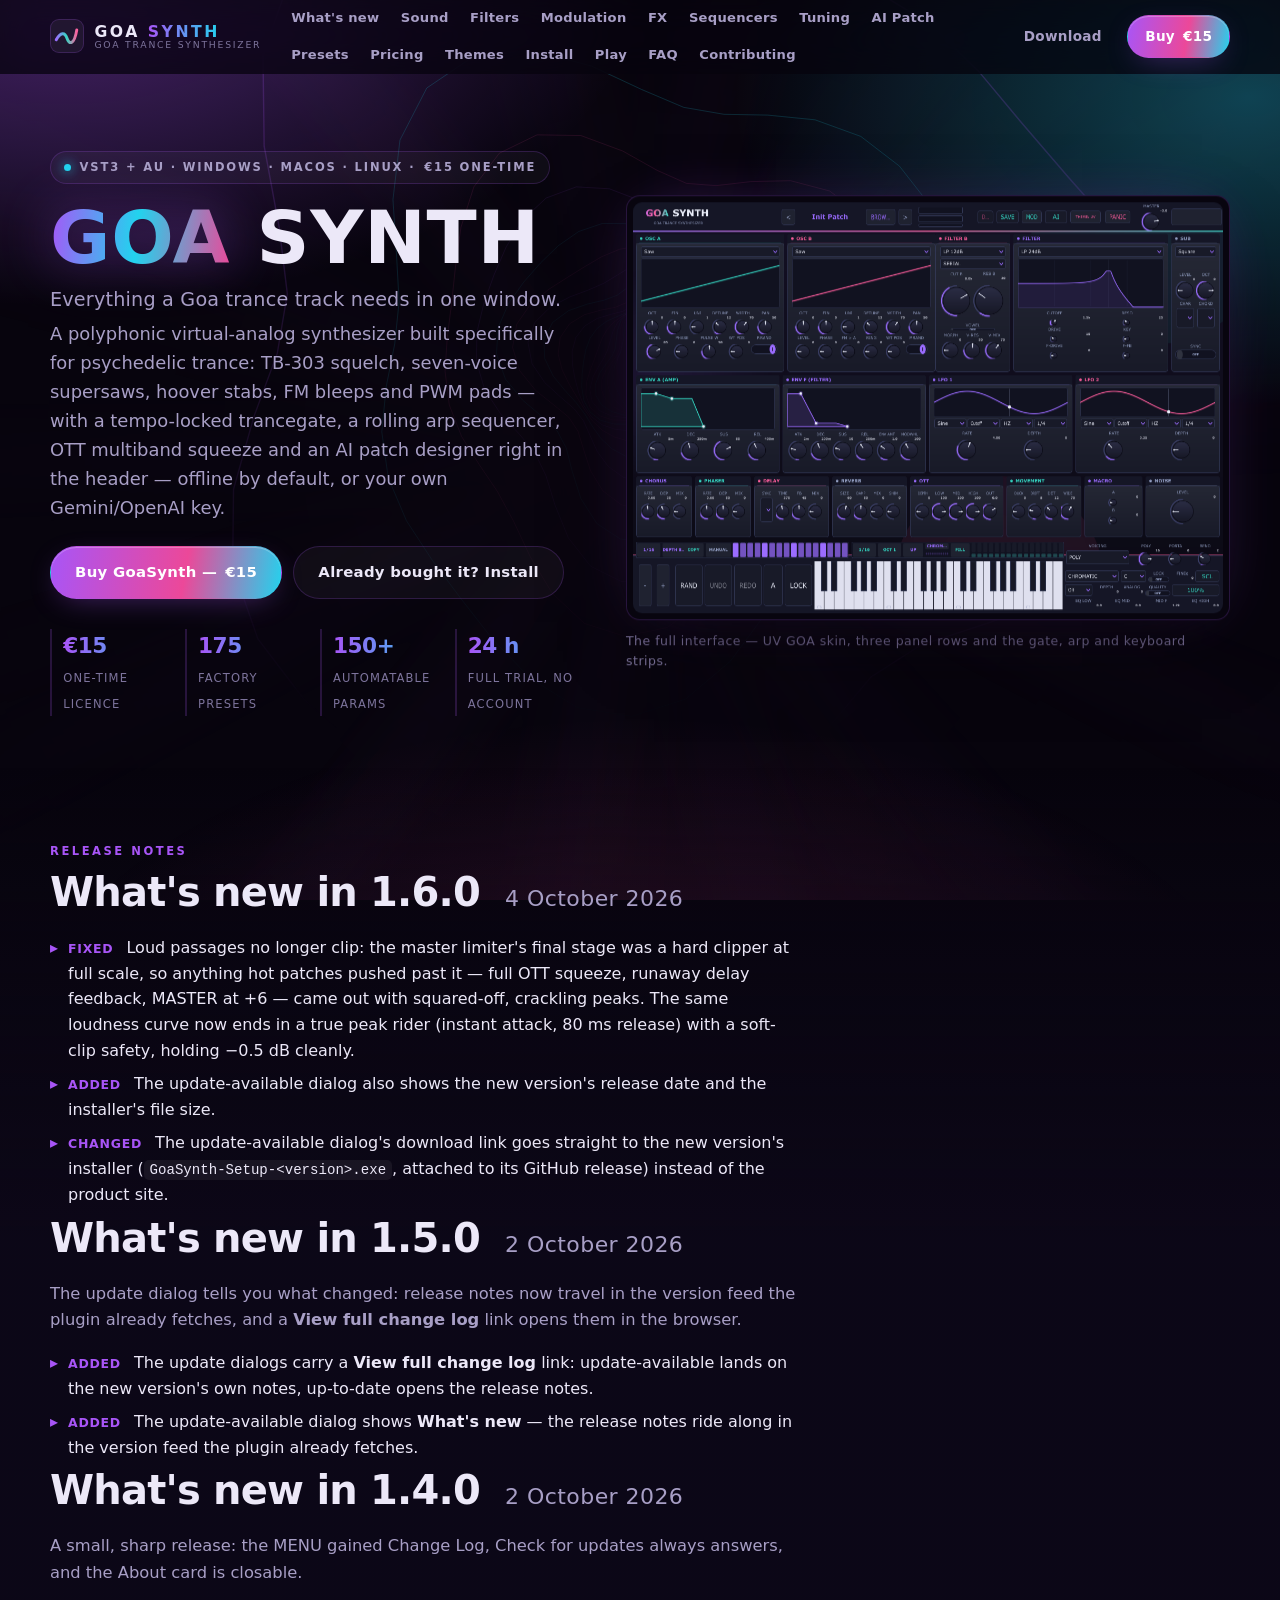
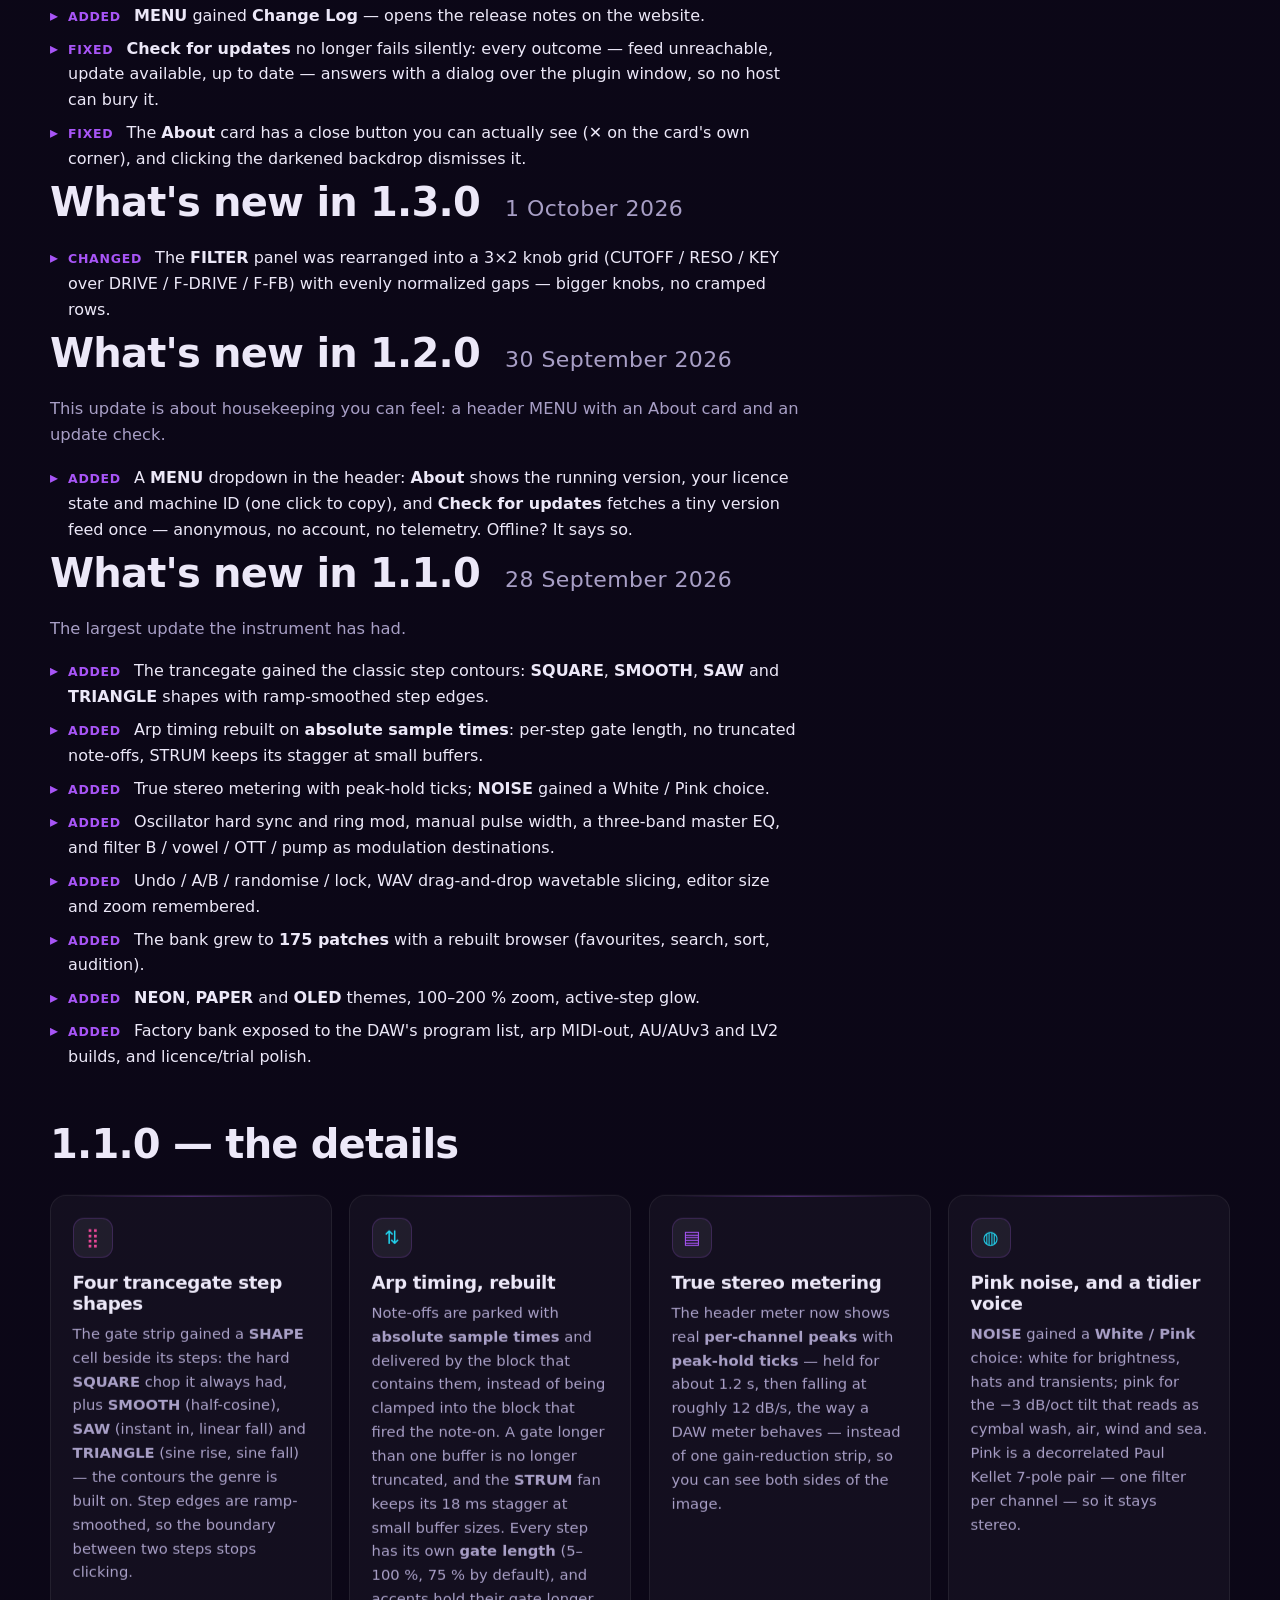
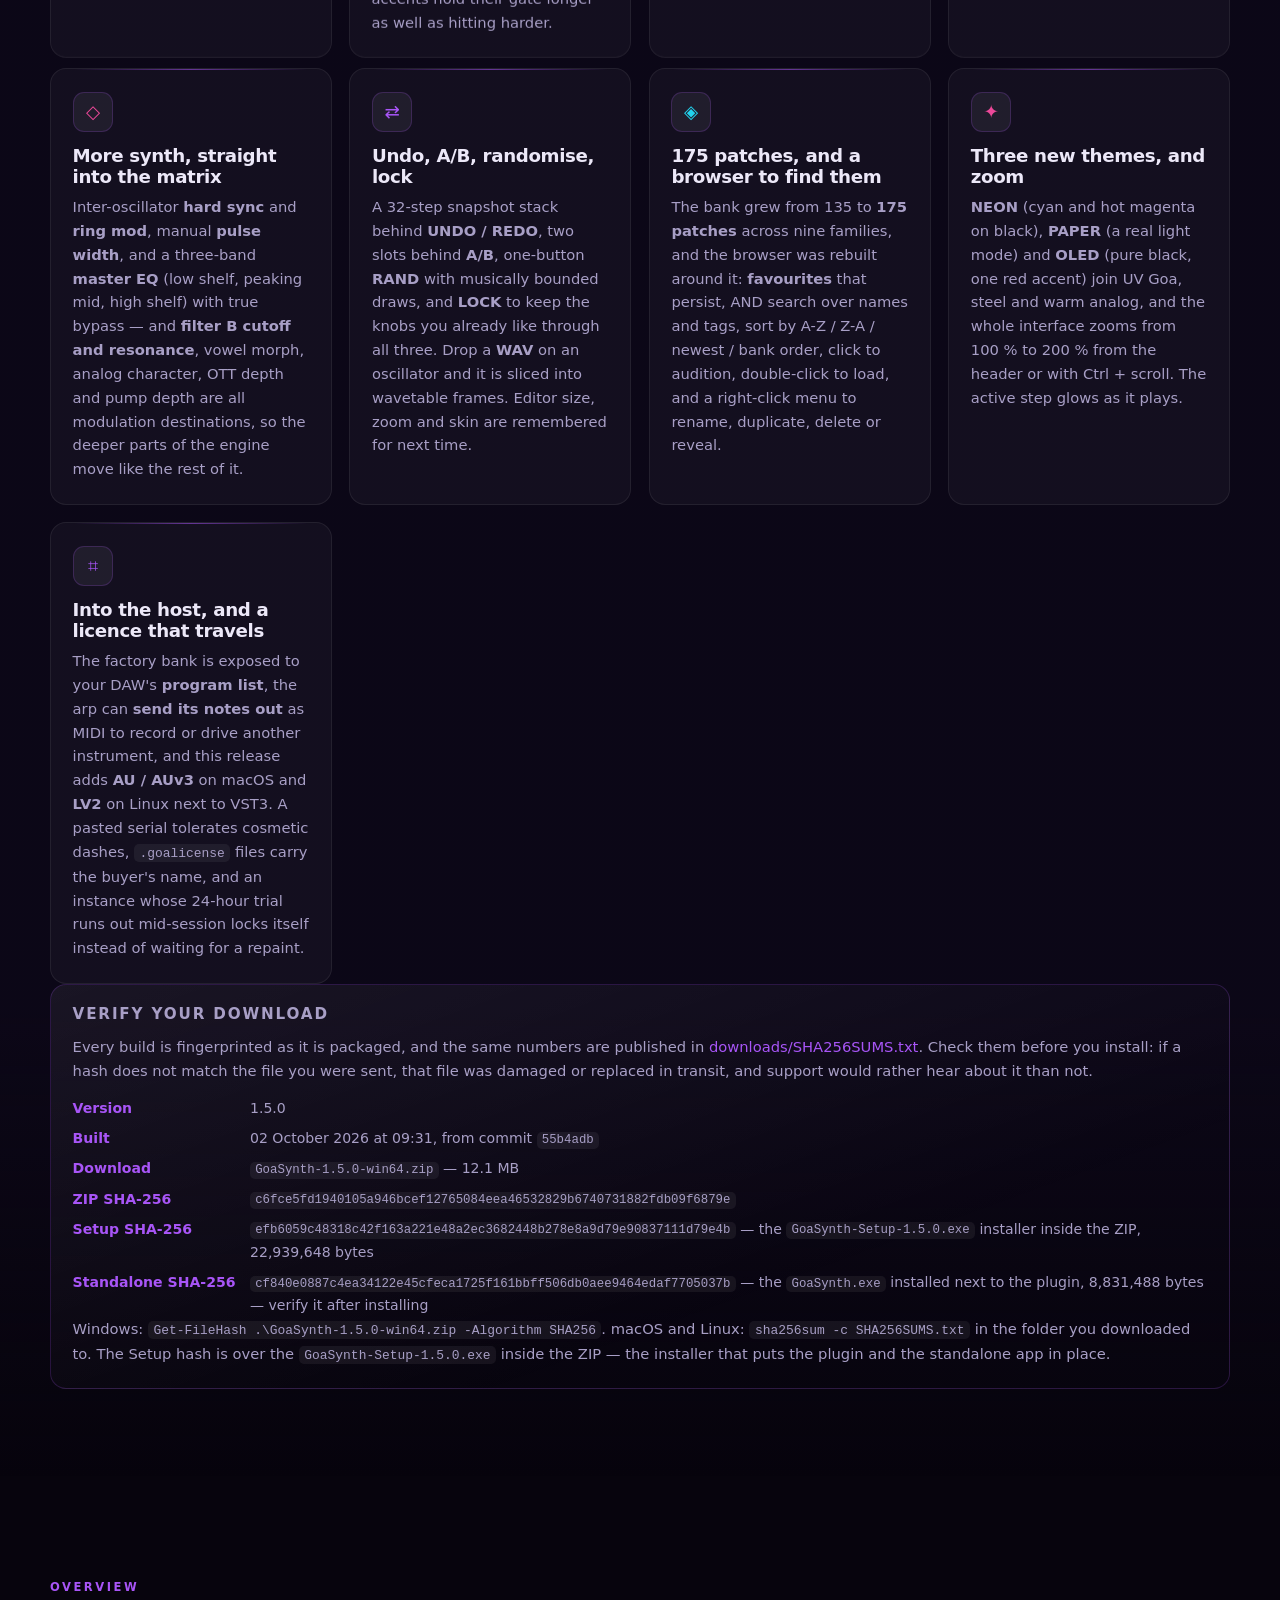
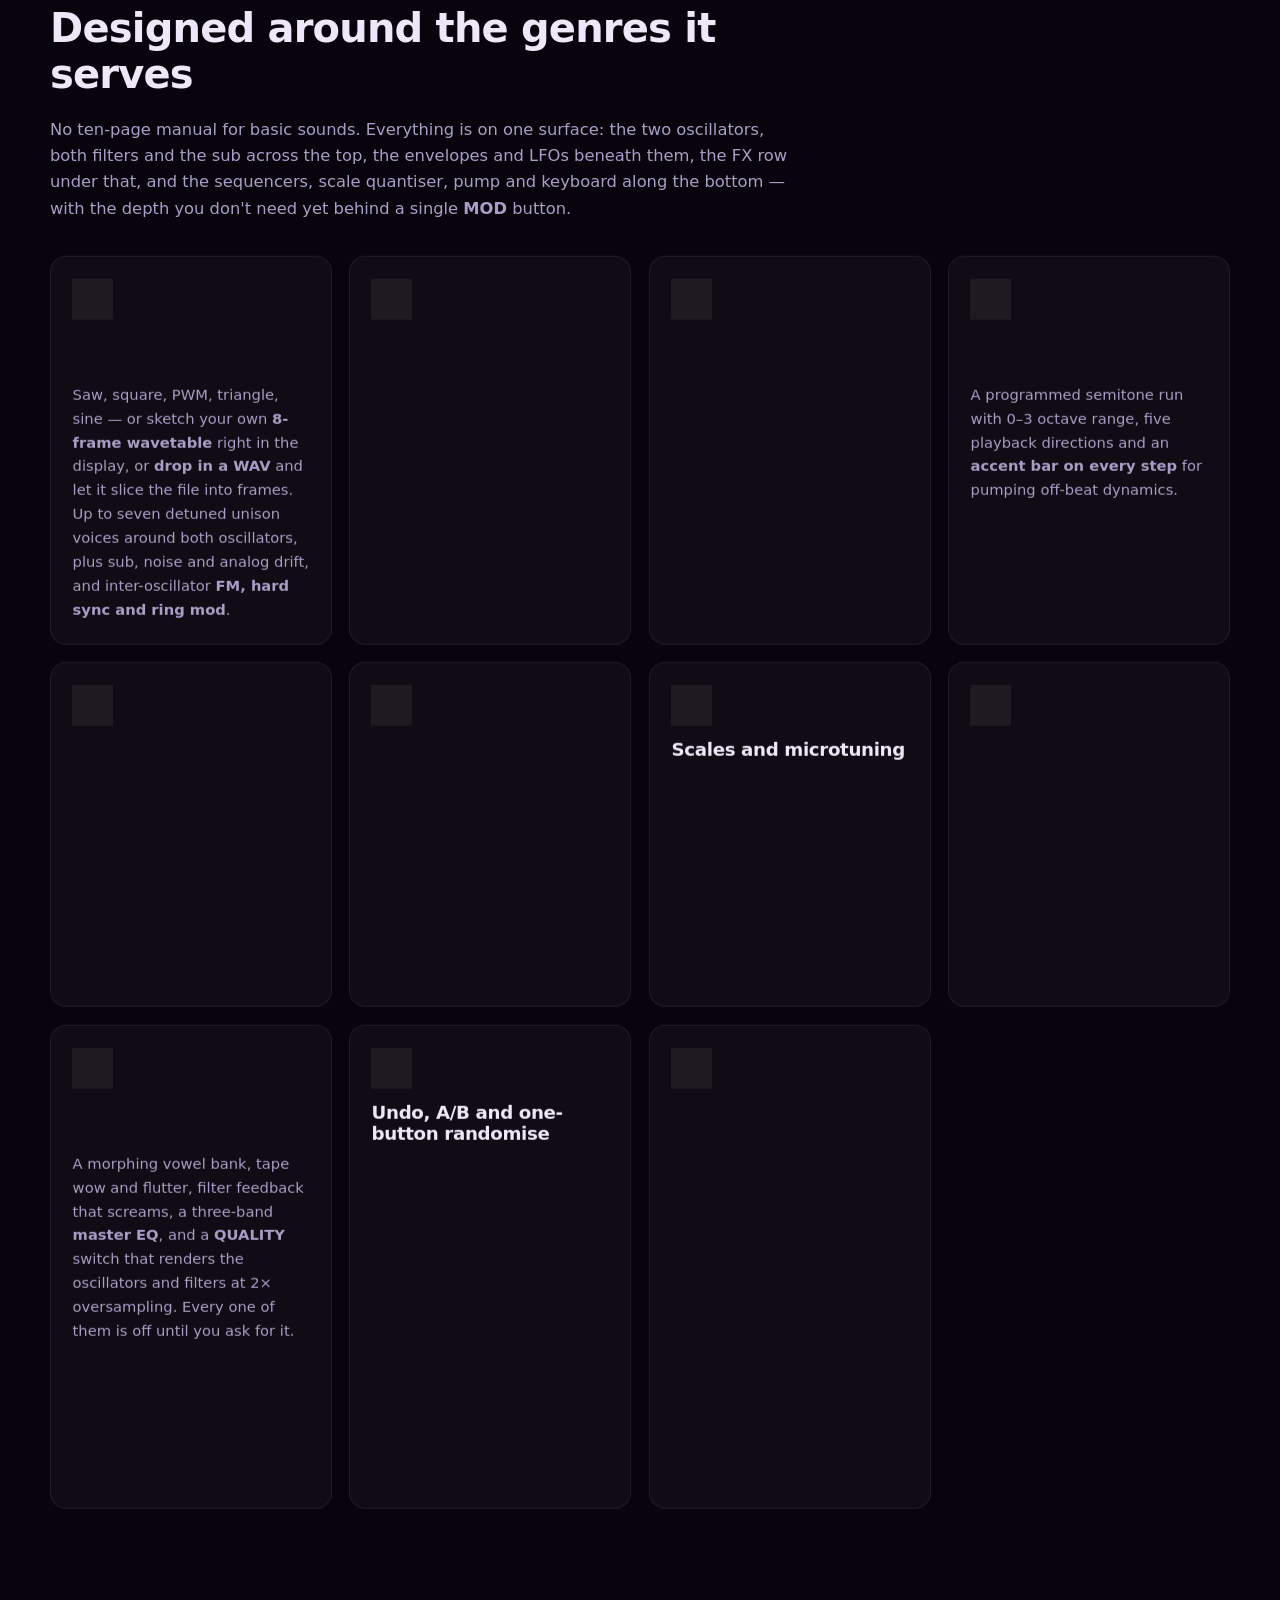
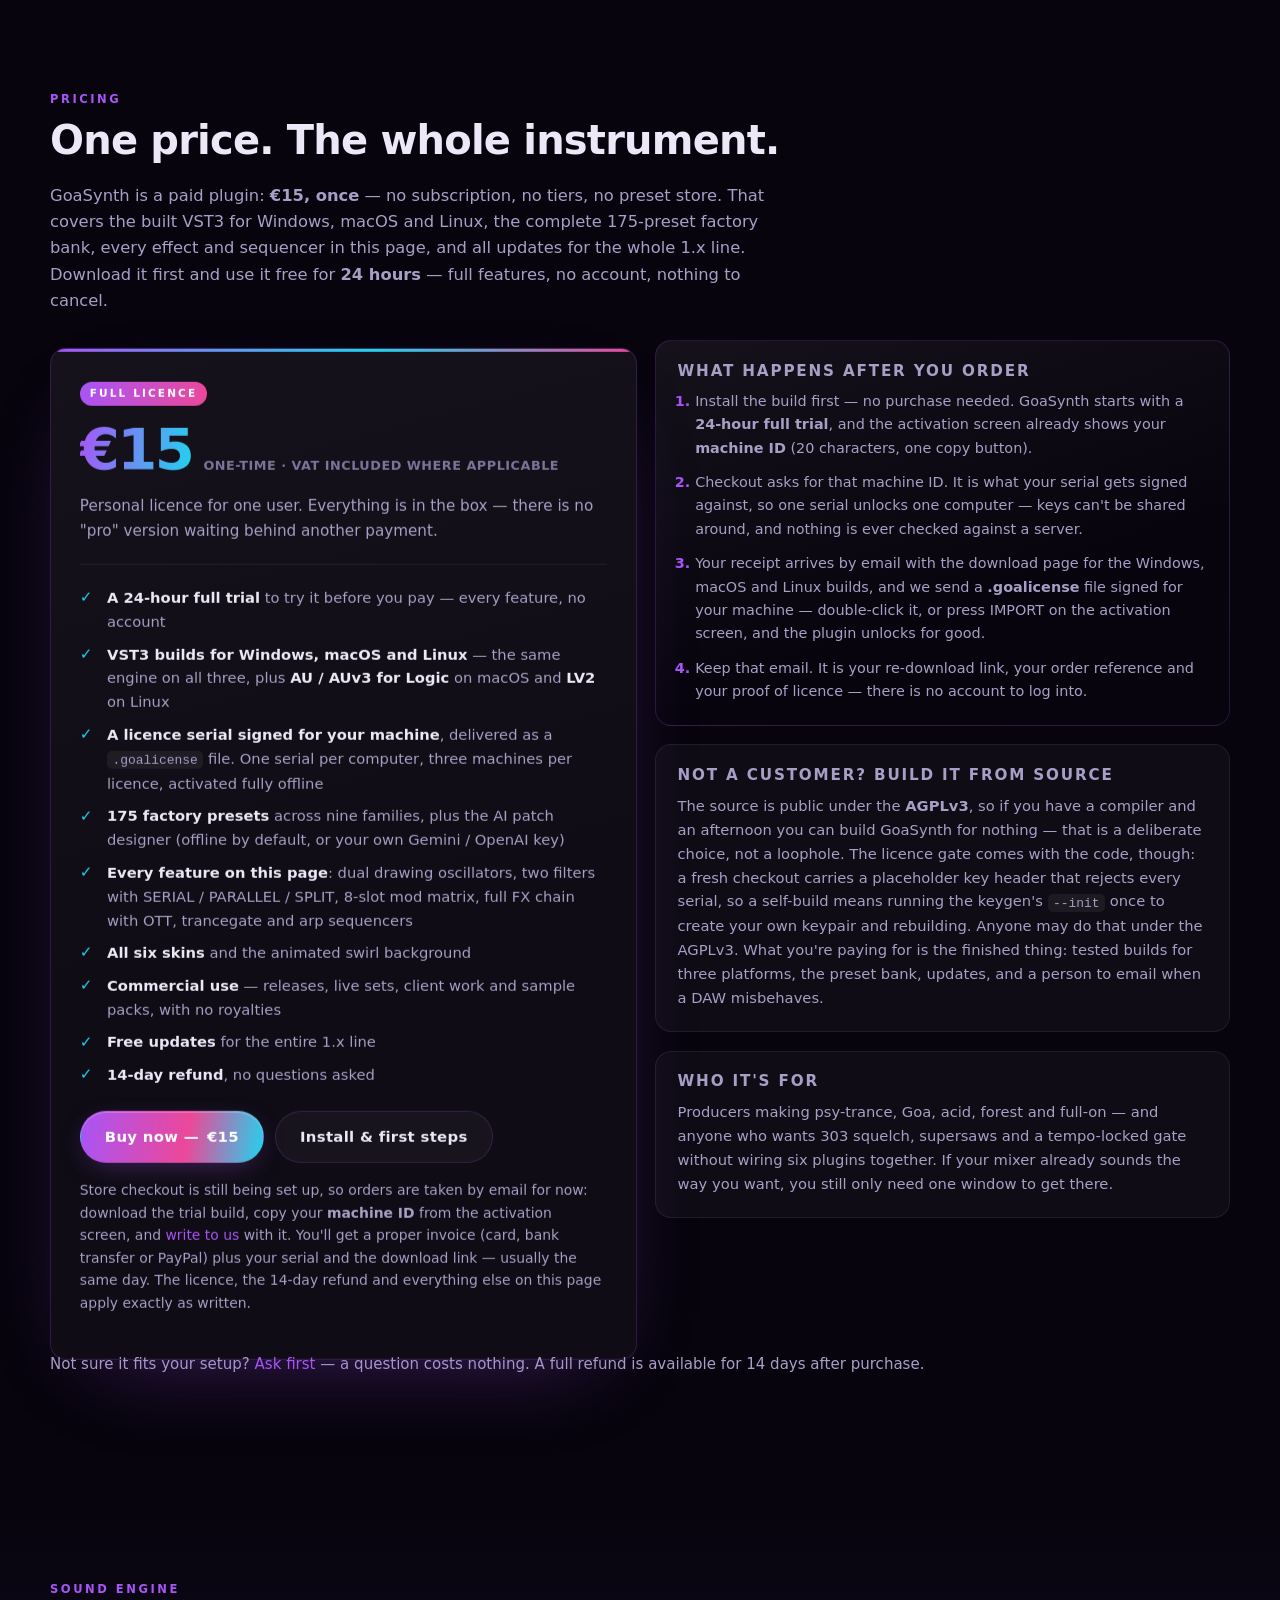
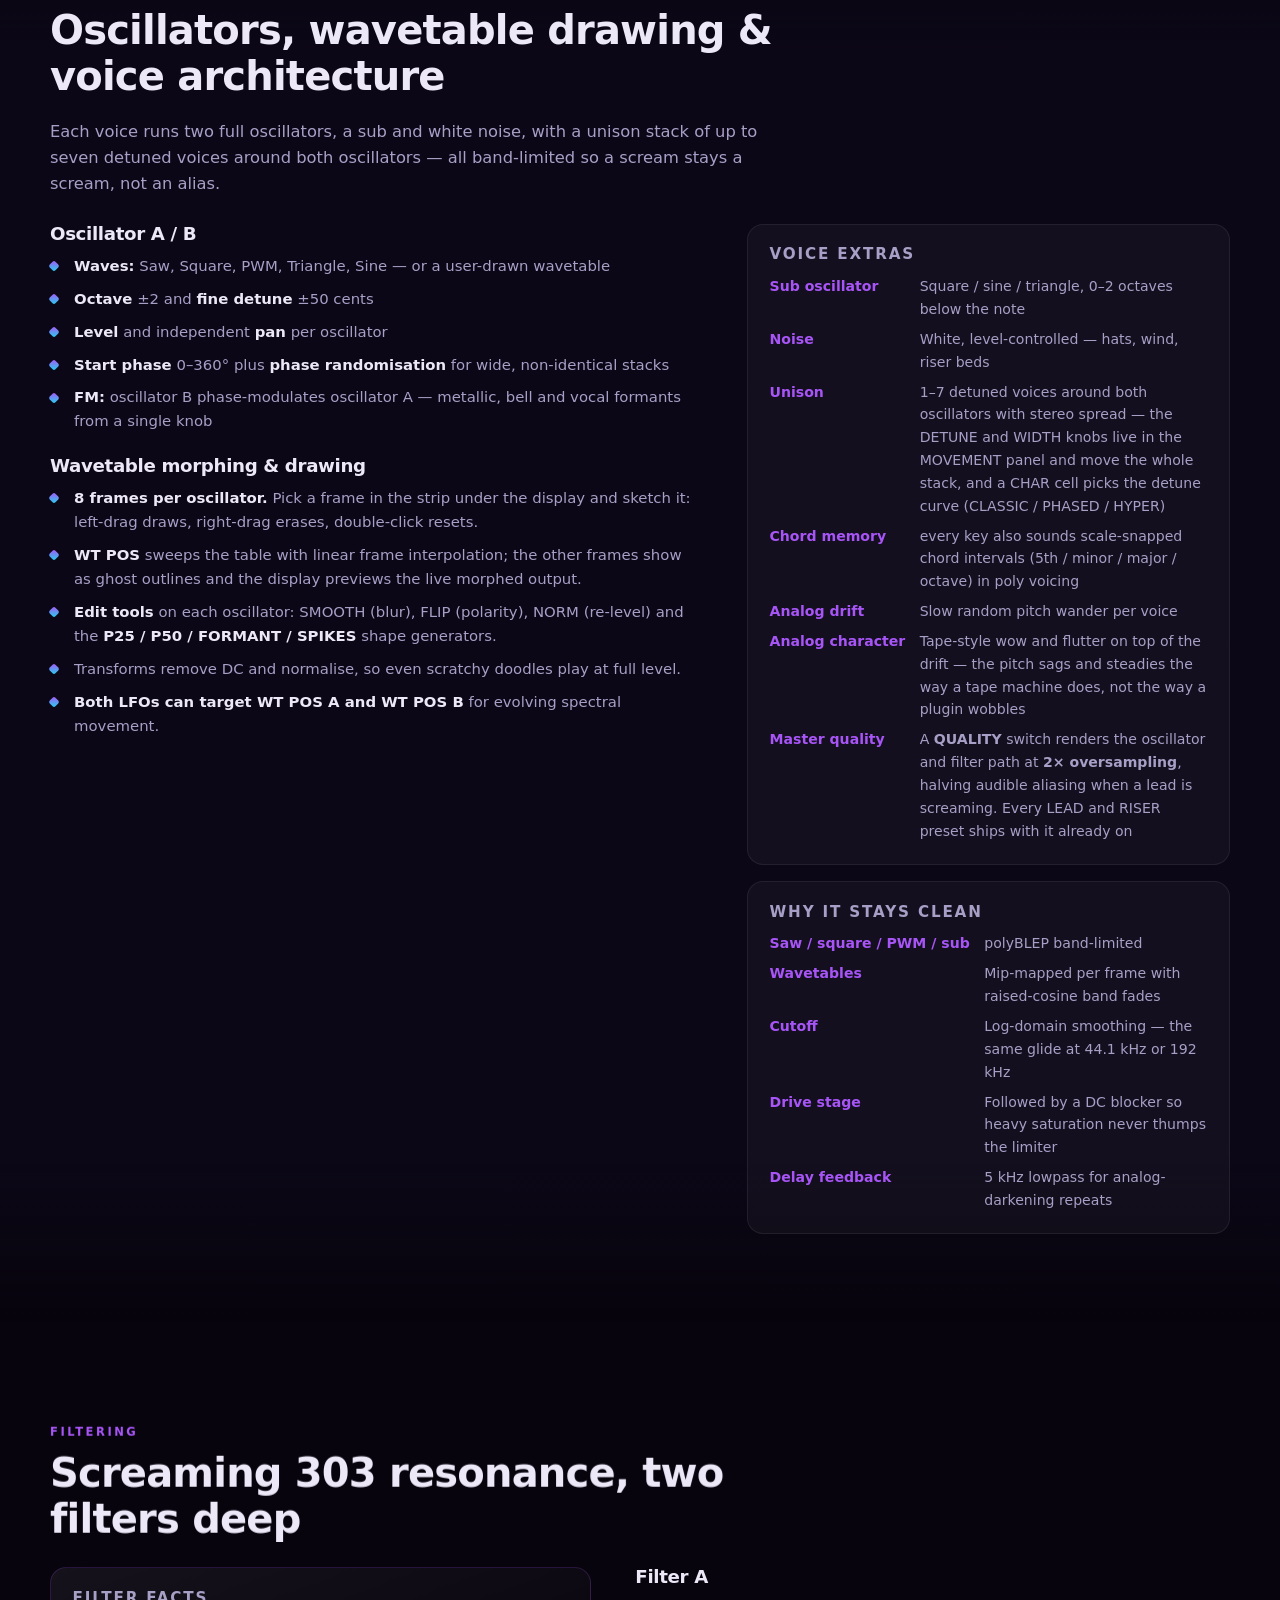
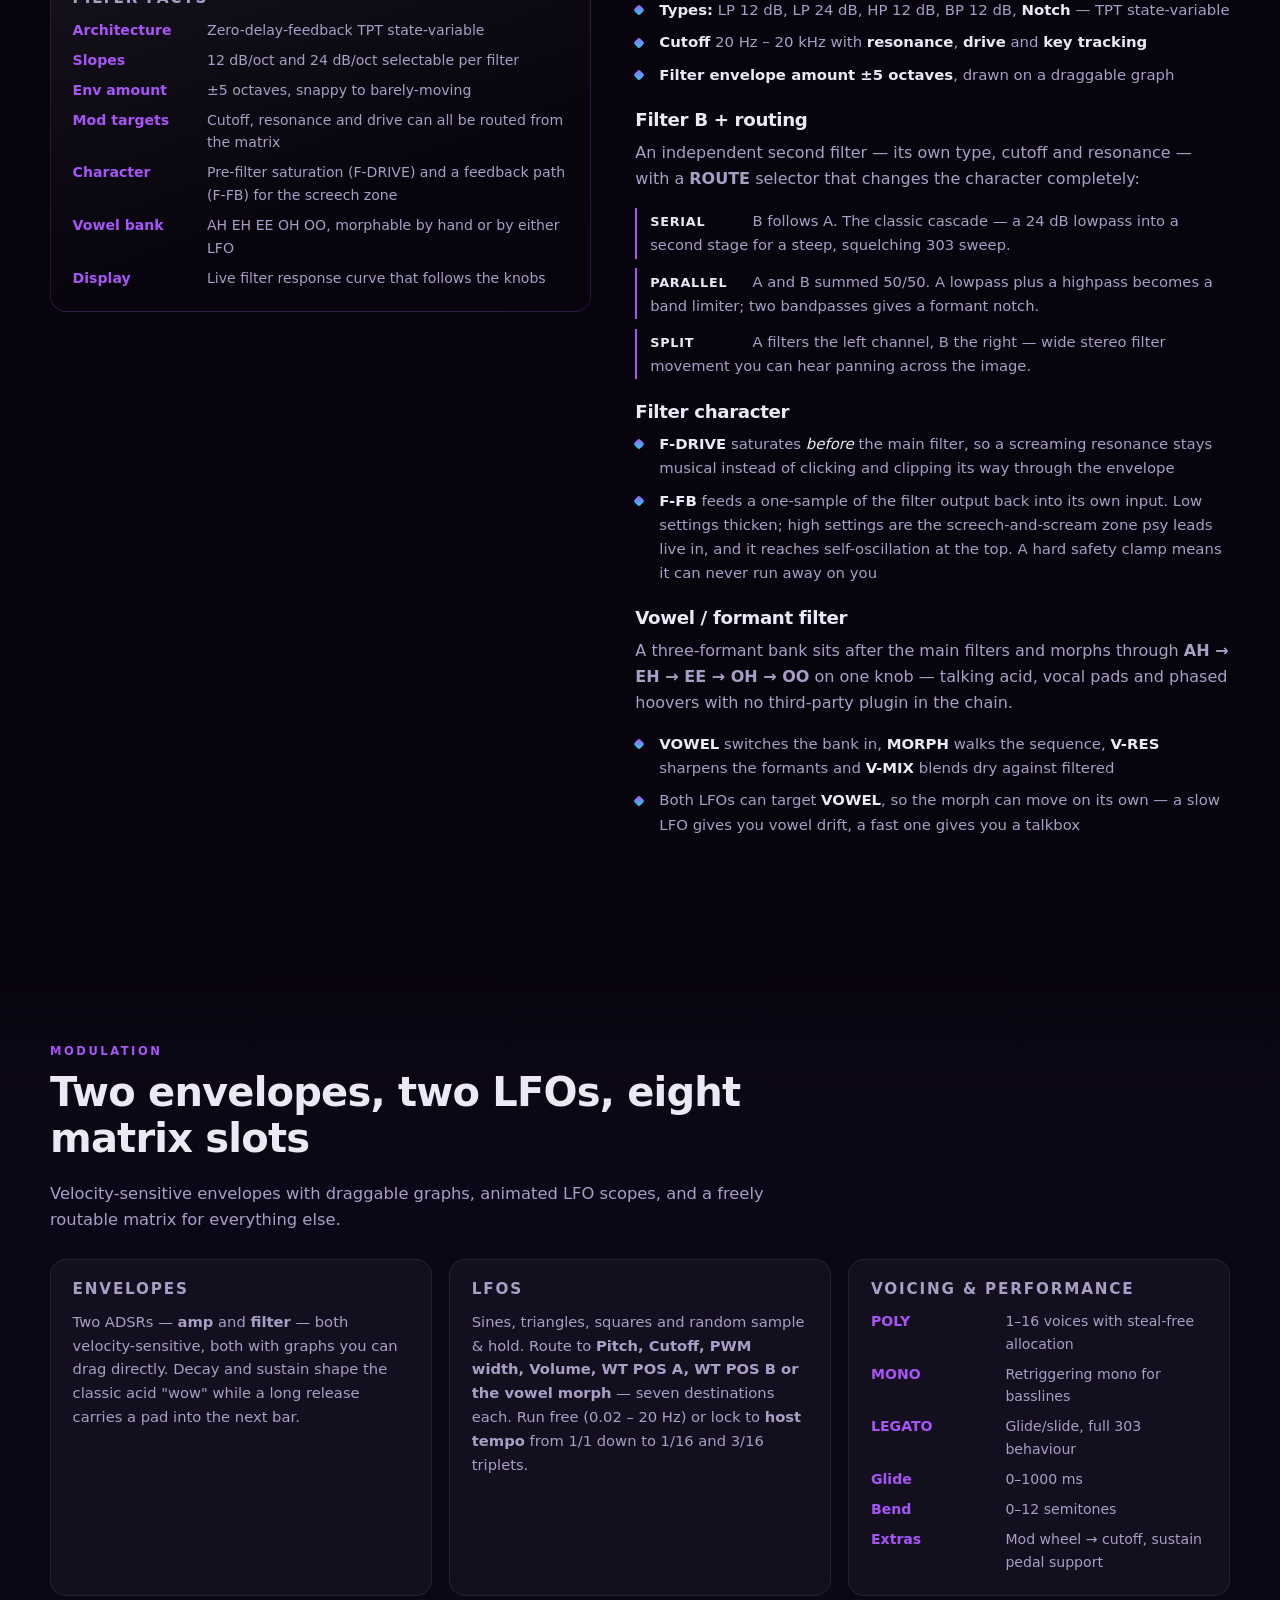
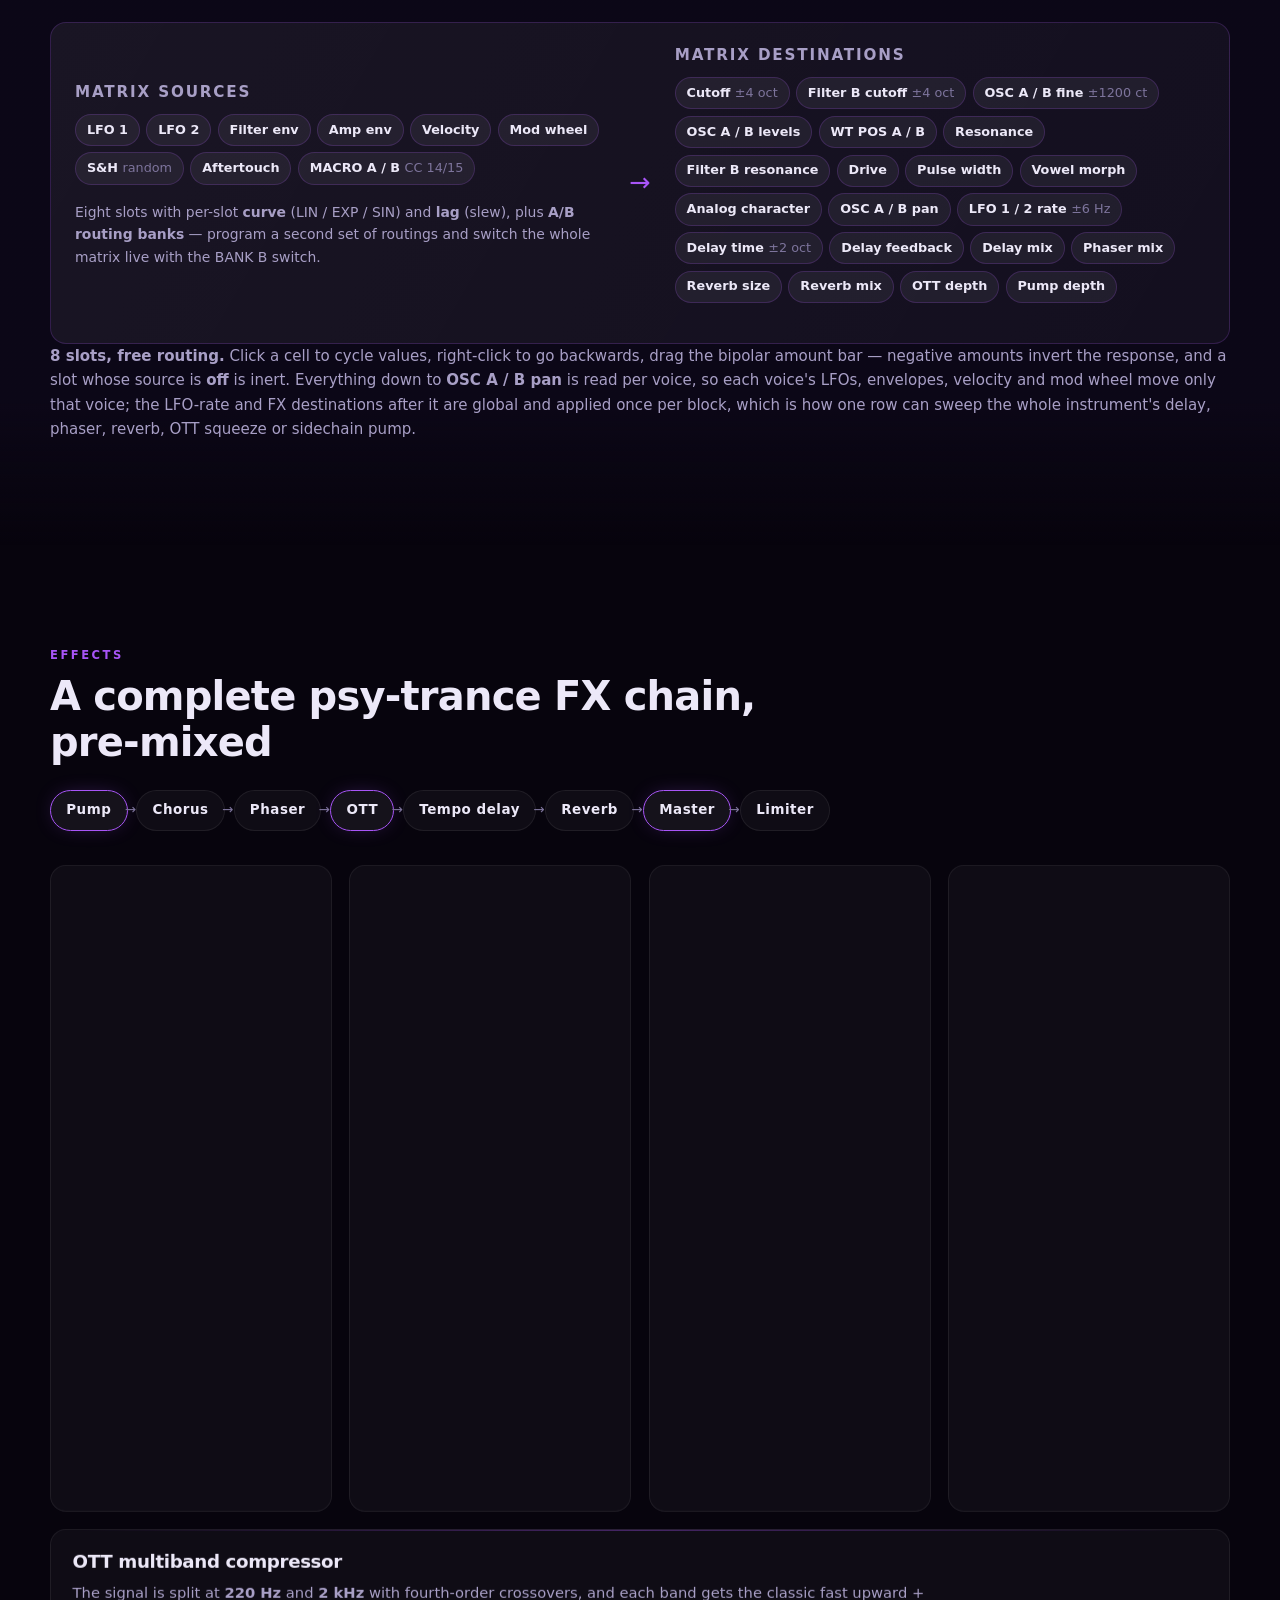
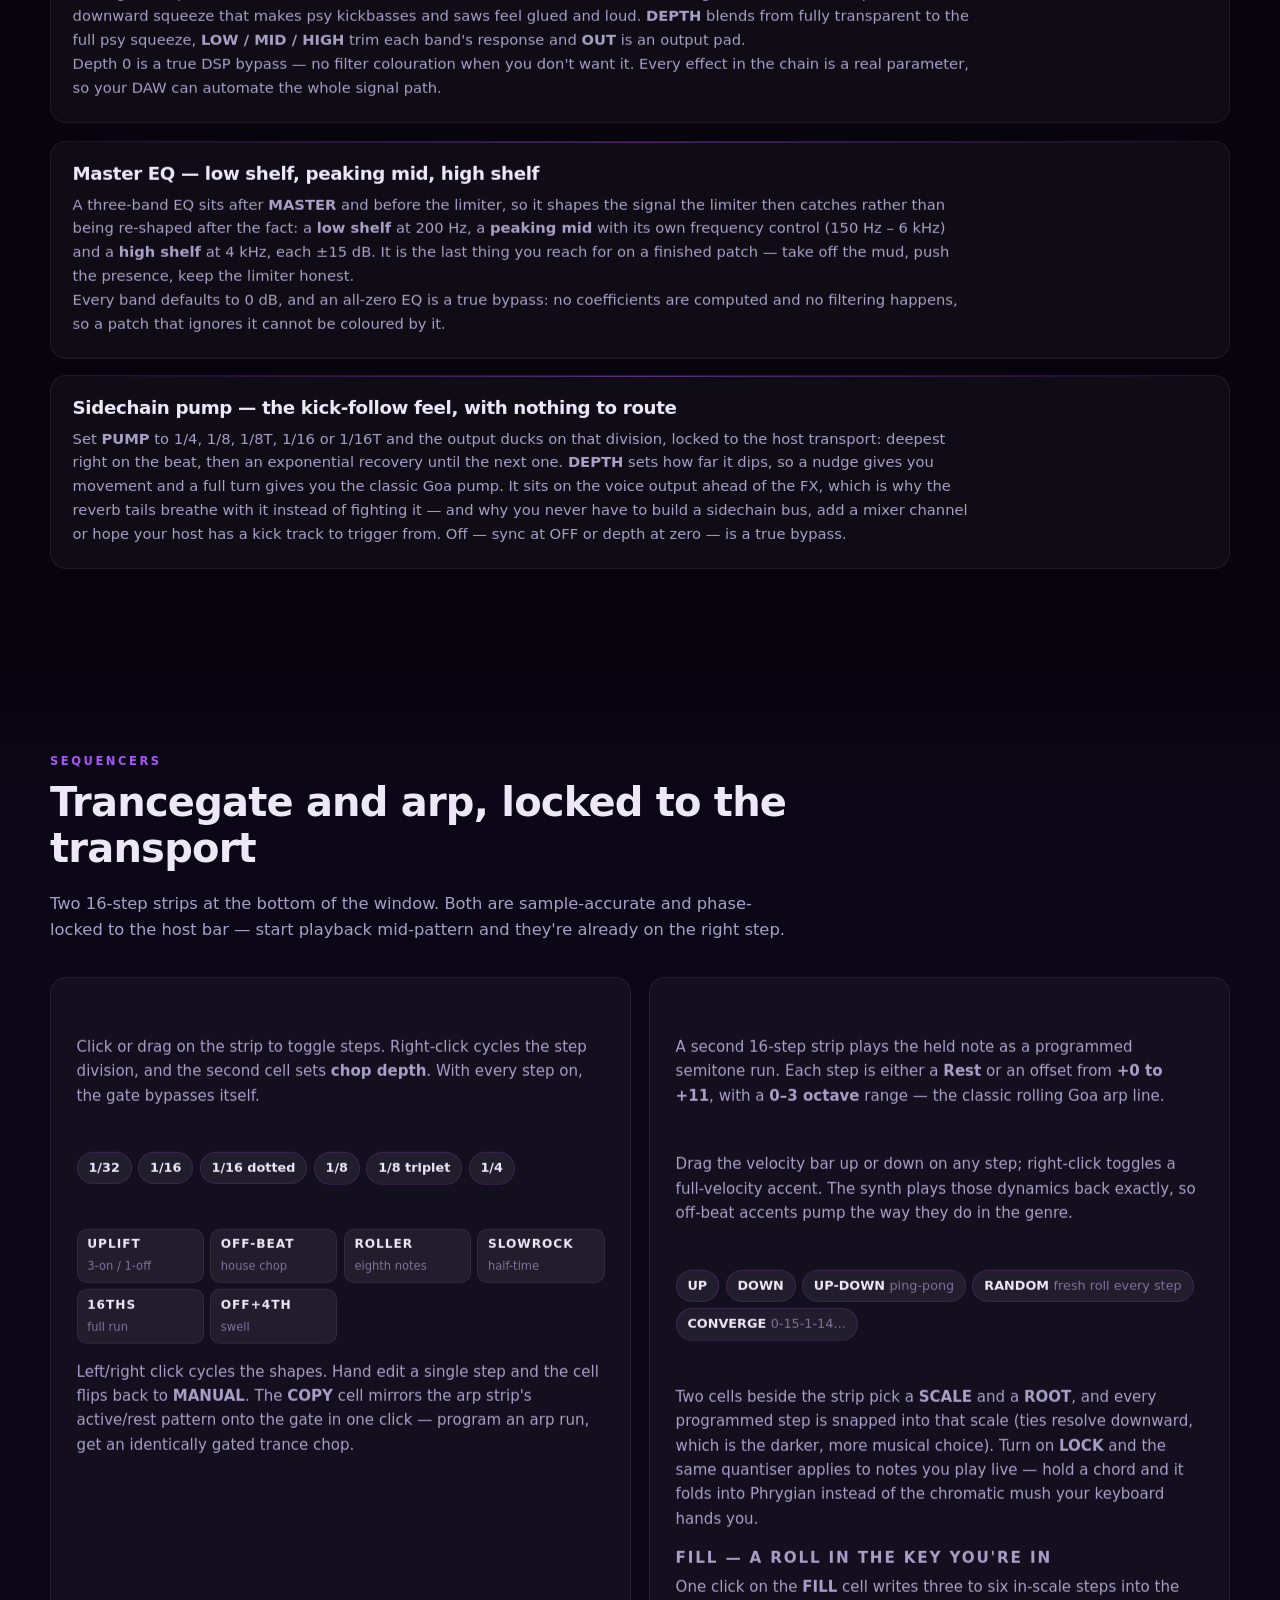
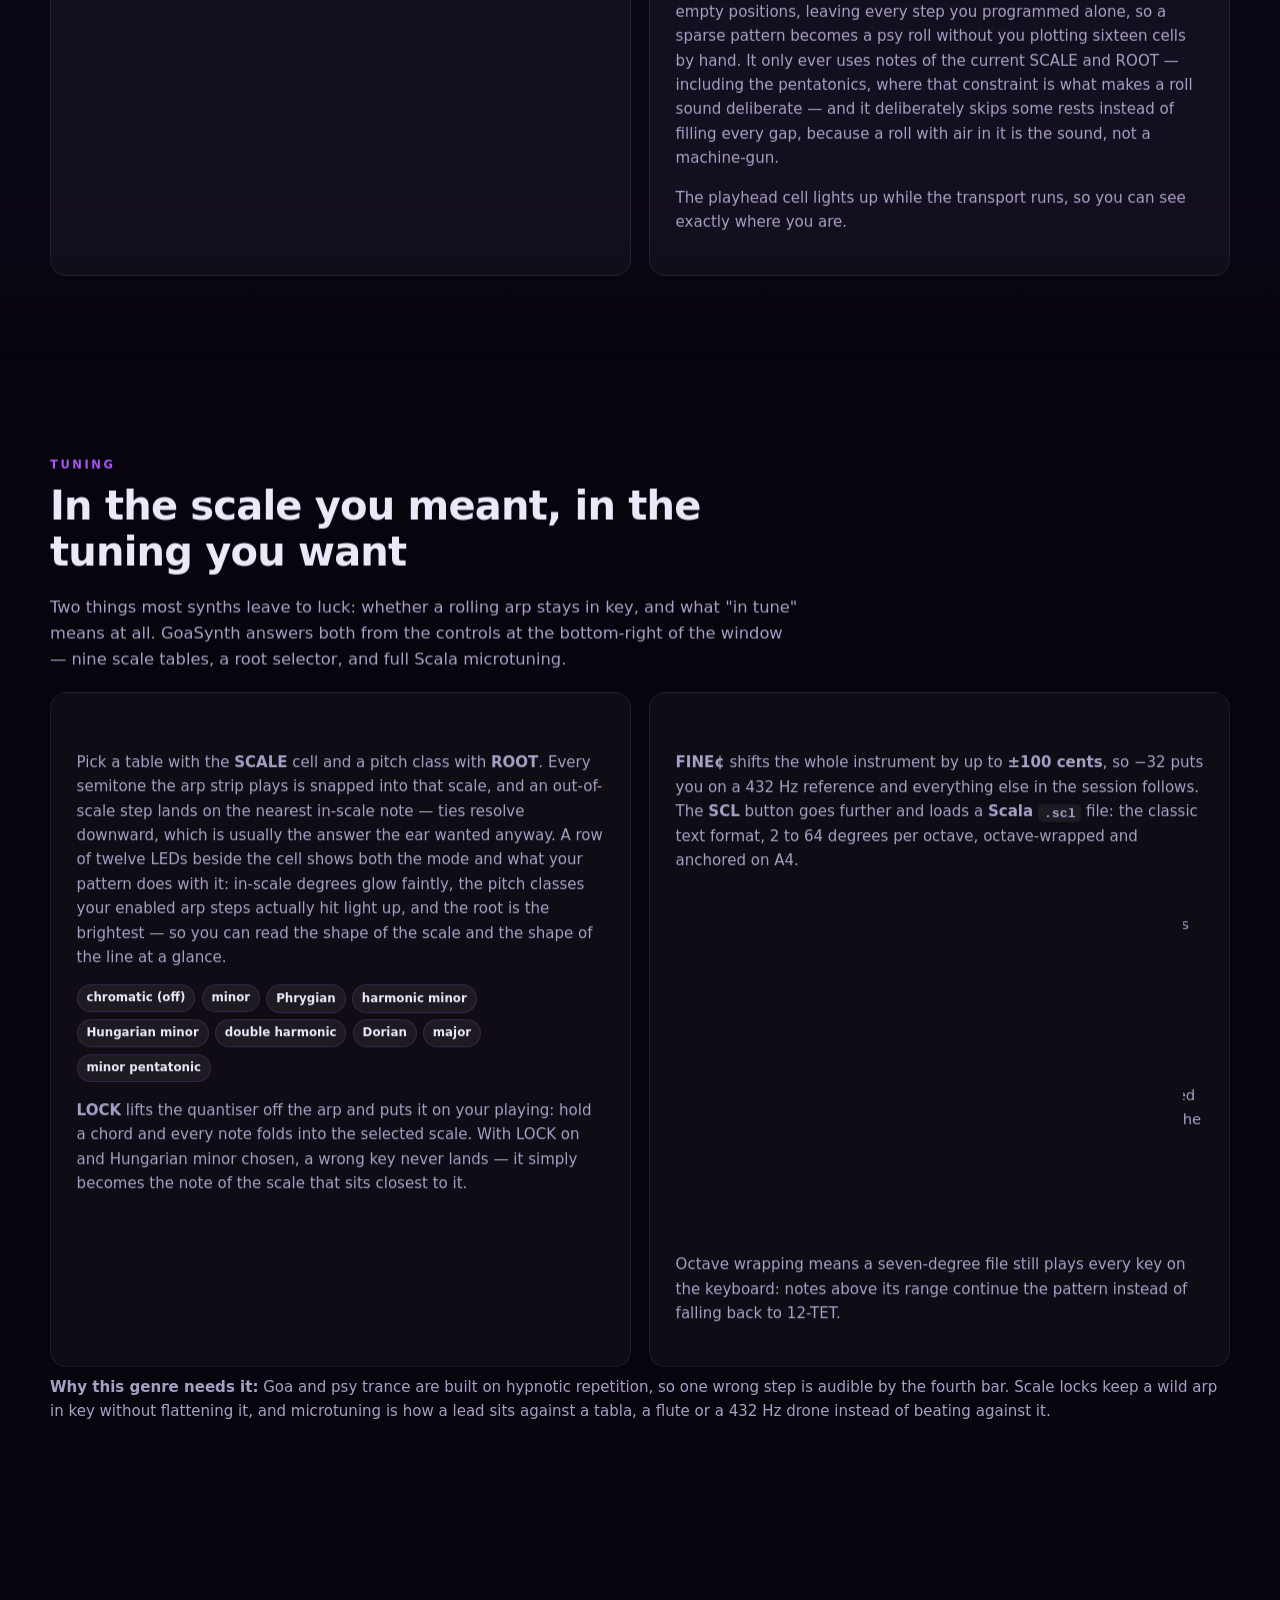
==== commit 5cda58ec: "Release 1.6.0: clipping-free master limiter, update dialog with release date, size and direct instal" ====
--- a/docs/index.html
+++ b/docs/index.html
@@ -189,6 +189,12 @@
         <p class="kicker">Release notes</p>
 
         <!-- changelog:begin — generated by tools/make-changelog.py from CHANGELOG.md; edit that, not this -->
+        <h2 id="v1.6.0">What's new in 1.6.0 <span class="ver-date">4 October 2026</span></h2>
+        <ul class="changelog">
+          <li><span class="cat">Fixed</span> Loud passages no longer clip: the master limiter's final stage was a hard clipper at full scale, so anything hot patches pushed past it — full OTT squeeze, runaway delay feedback, MASTER at +6 — came out with squared-off, crackling peaks. The same loudness curve now ends in a true peak rider (instant attack, 80 ms release) with a soft-clip safety, holding −0.5 dB cleanly.</li>
+          <li><span class="cat">Added</span> The update-available dialog also shows the new version's release date and the installer's file size.</li>
+          <li><span class="cat">Changed</span> The update-available dialog's download link goes straight to the new version's installer (<code>GoaSynth-Setup-&lt;version&gt;.exe</code>, attached to its GitHub release) instead of the product site.</li>
+        </ul>
         <h2 id="v1.5.0">What's new in 1.5.0 <span class="ver-date">2 October 2026</span></h2>
         <p class="section-lede">
                   The update dialog tells you what changed: release notes now travel in the version feed the plugin already fetches, and a <b>View full change log</b> link opens them in the browser.
@@ -197,7 +203,6 @@
           <li><span class="cat">Added</span> The update dialogs carry a <b>View full change log</b> link: update-available lands on the new version's own notes, up-to-date opens the release notes.</li>
           <li><span class="cat">Added</span> The update-available dialog shows <b>What's new</b> — the release notes ride along in the version feed the plugin already fetches.</li>
         </ul>
-        <p class="release-downloads"><span class="dl-label">Download 1.5.0</span><a href="https://github.com/Y4m4/GoaSynth/releases/download/v1.5.0/GoaSynth-1.5.0-win64.zip">ZIP package</a><span class="sep">·</span><a href="https://github.com/Y4m4/GoaSynth/releases/download/v1.5.0/GoaSynth-Setup-1.5.0.exe">Installer</a><span class="sep">·</span><a href="https://github.com/Y4m4/GoaSynth/releases/download/v1.5.0/SHA256SUMS.txt">SHA-256 checksums</a><span class="sep">·</span><a href="https://github.com/Y4m4/GoaSynth/releases/tag/v1.5.0">all files</a></p>
         <h2 id="v1.4.0">What's new in 1.4.0 <span class="ver-date">2 October 2026</span></h2>
         <p class="section-lede">
                   A small, sharp release: the MENU gained Change Log, Check for updates always answers, and the About card is closable.
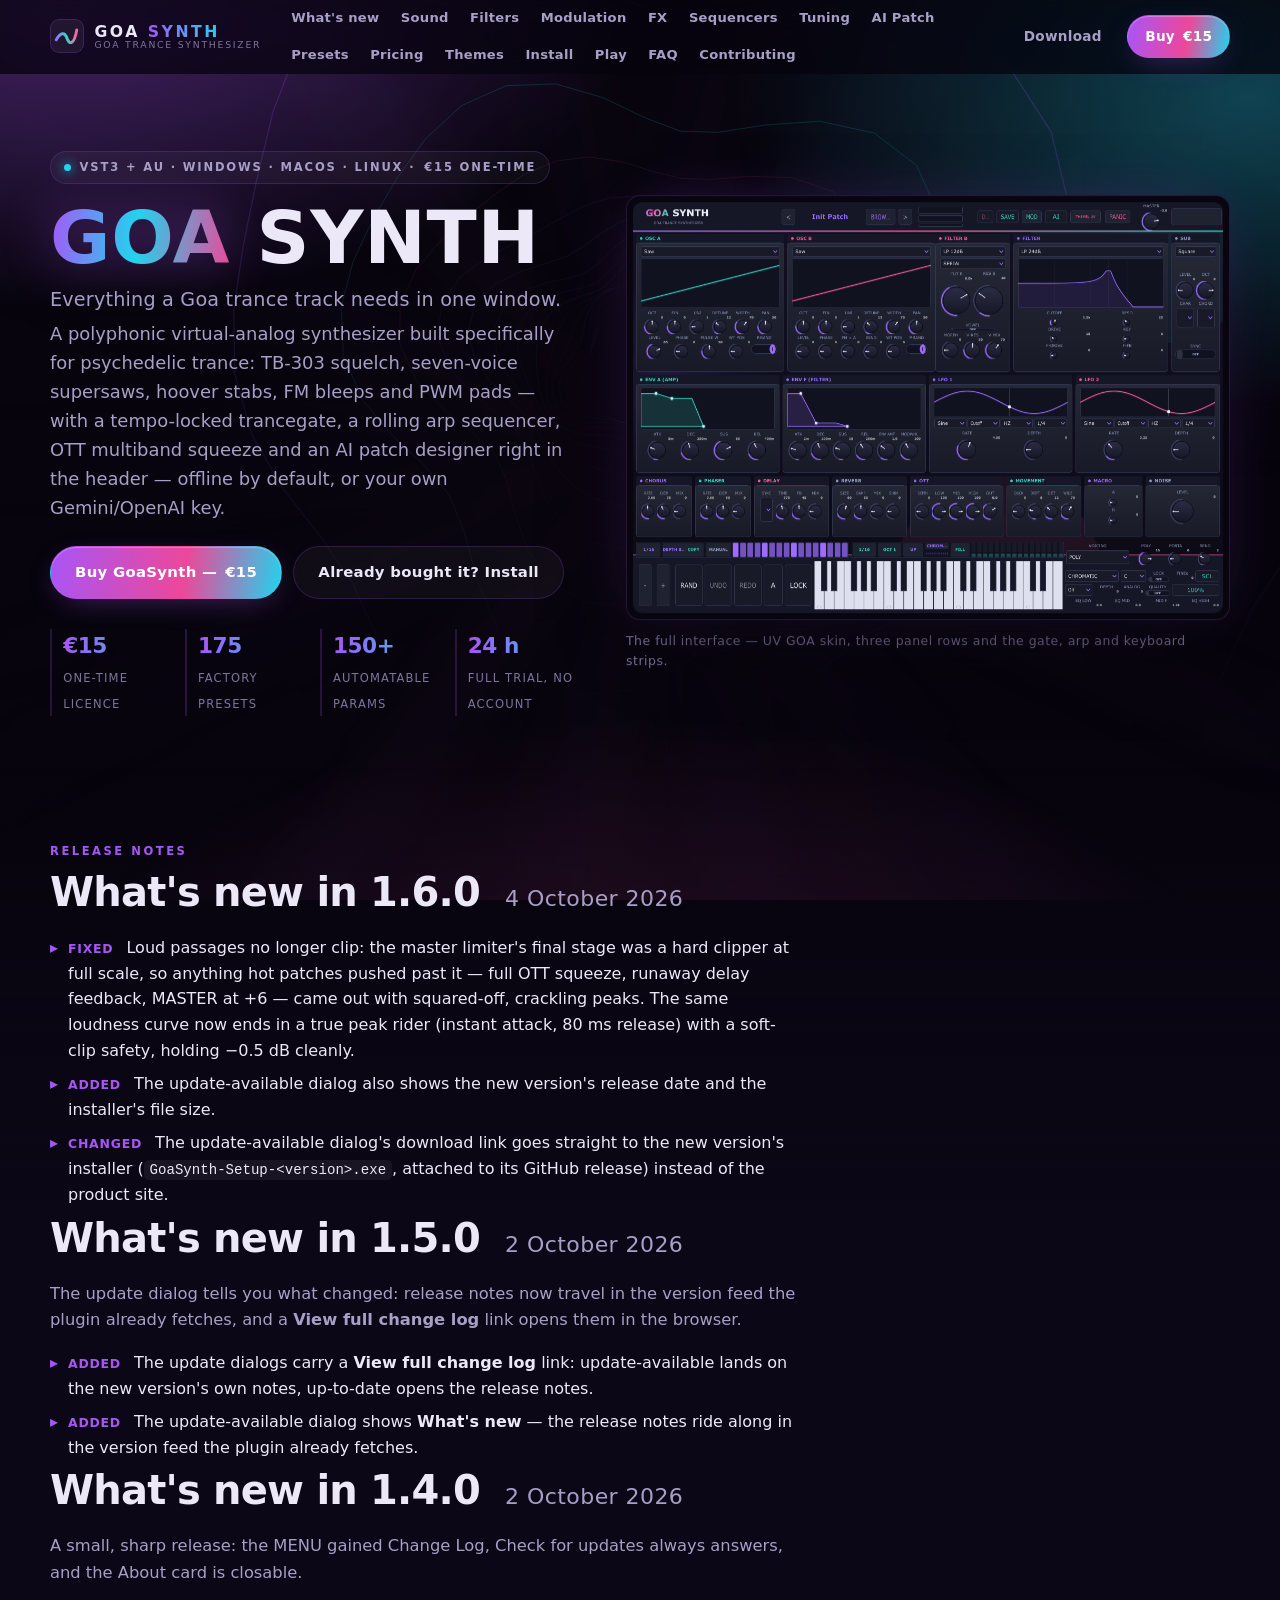
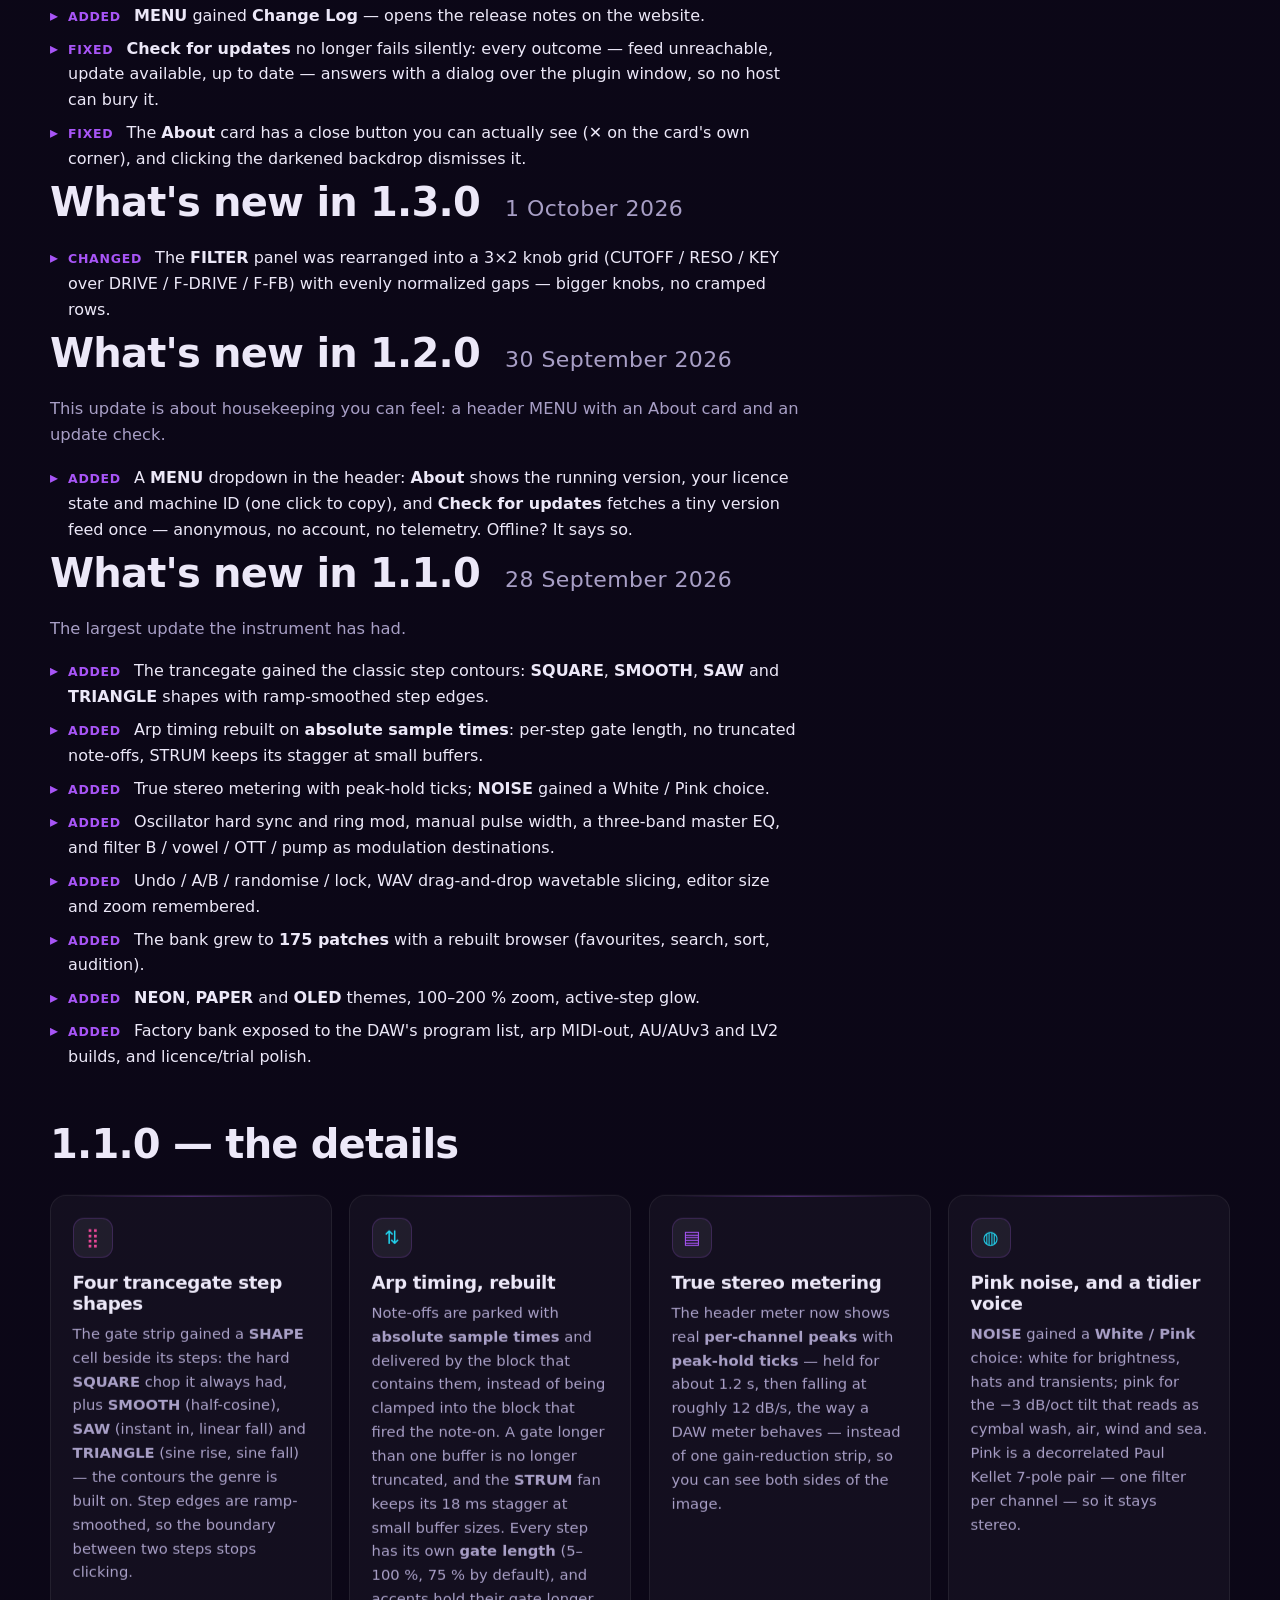
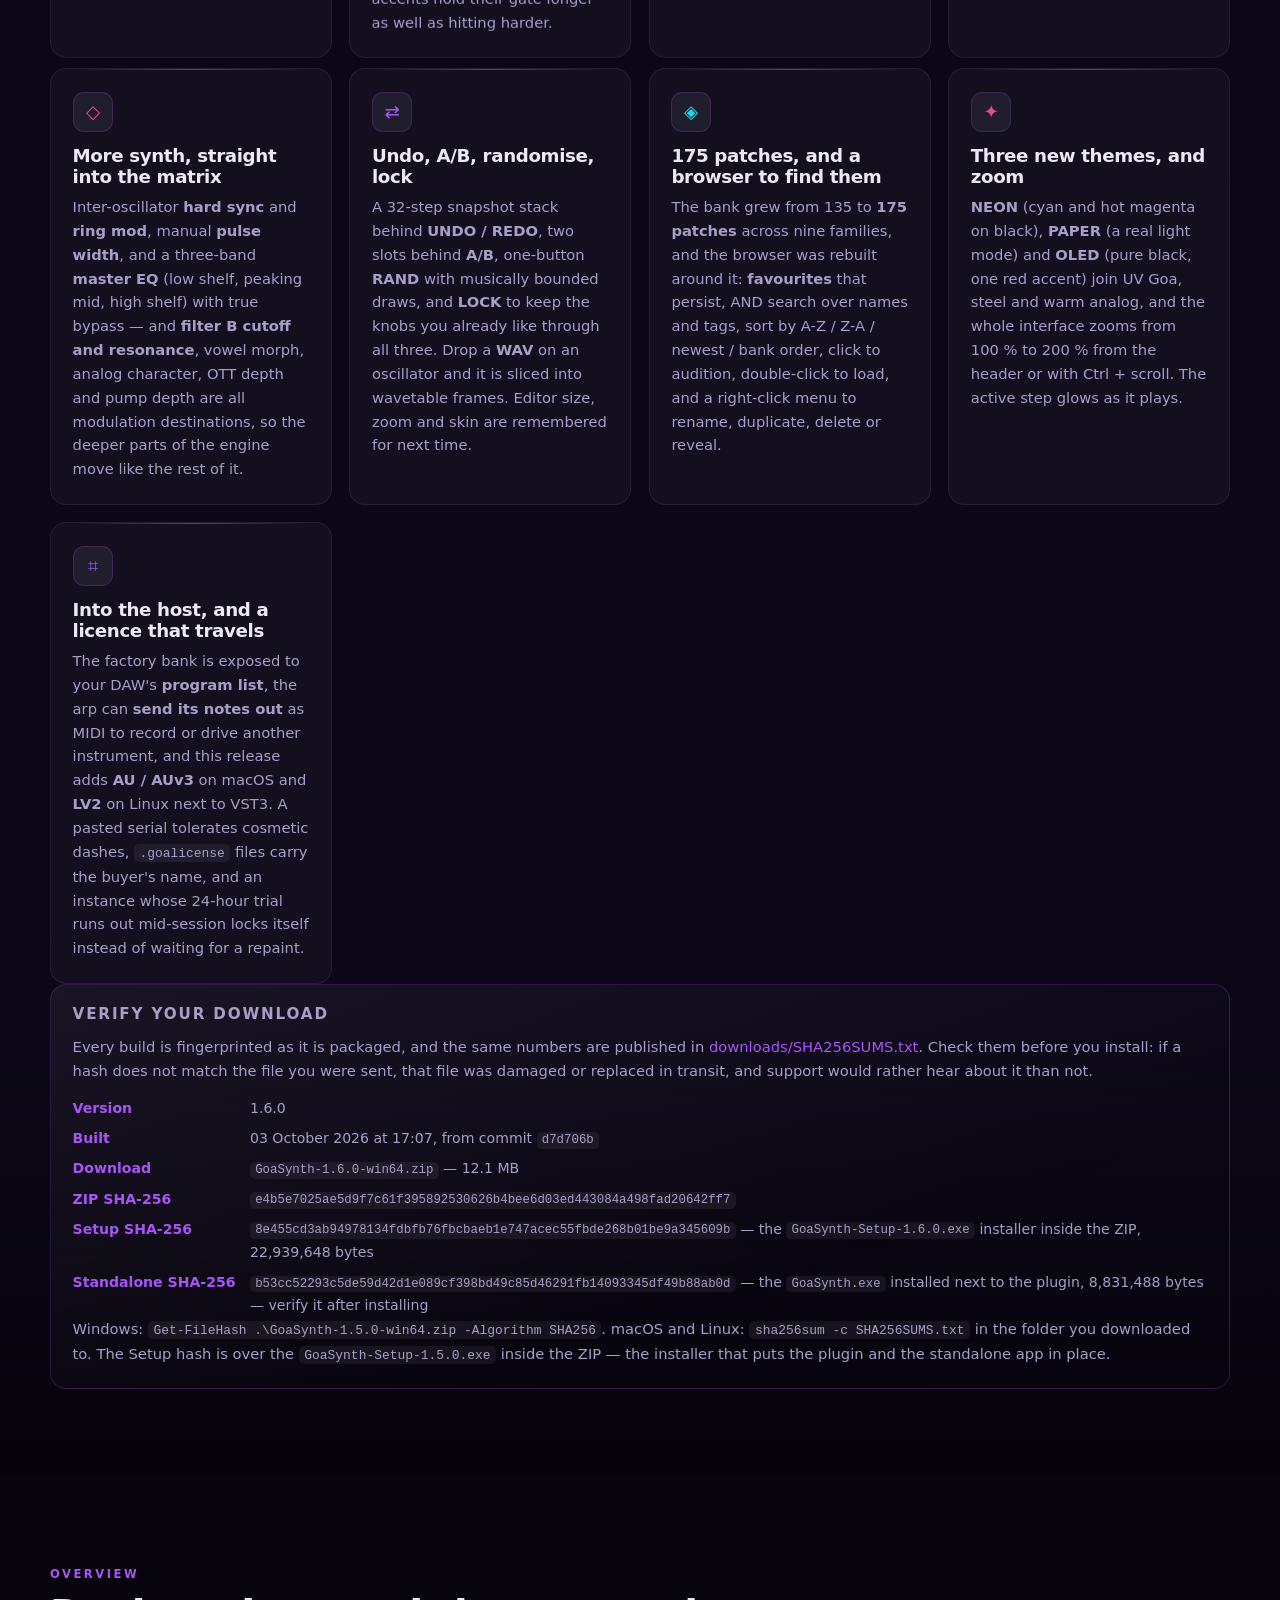
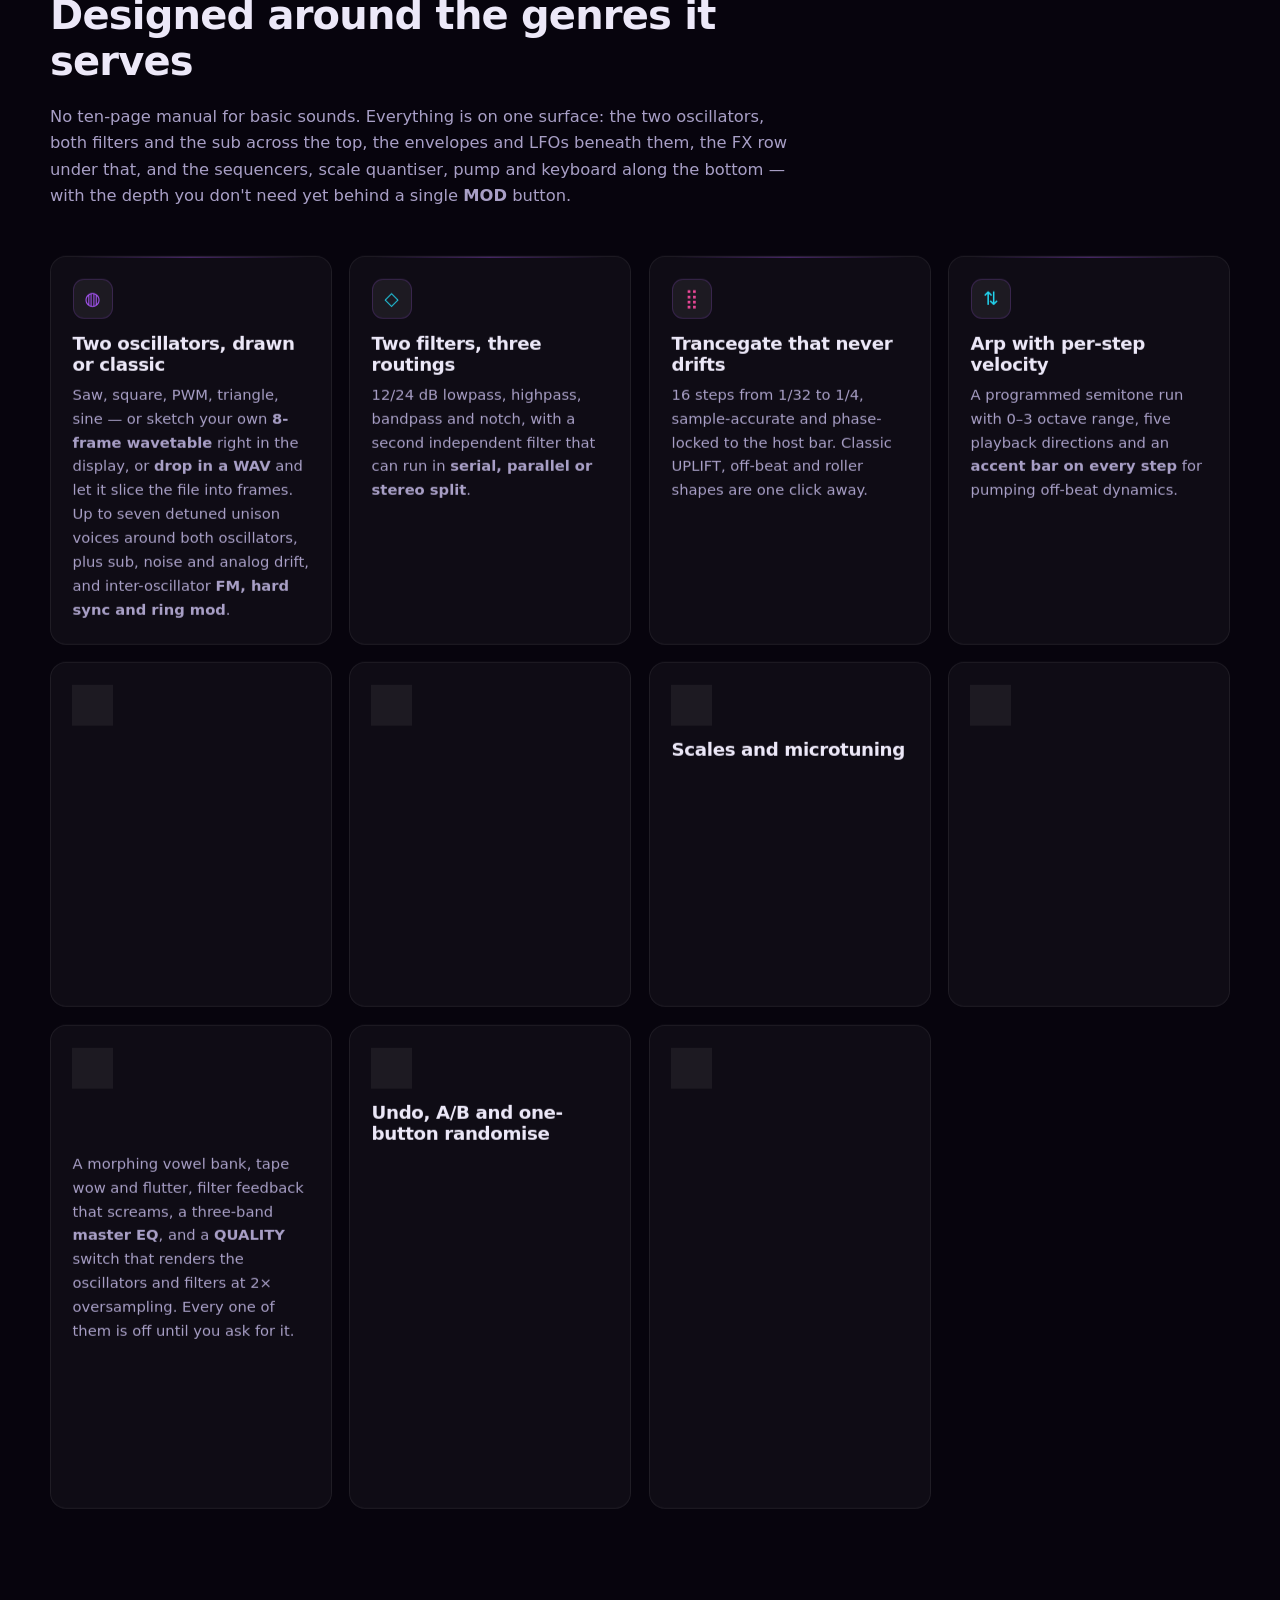
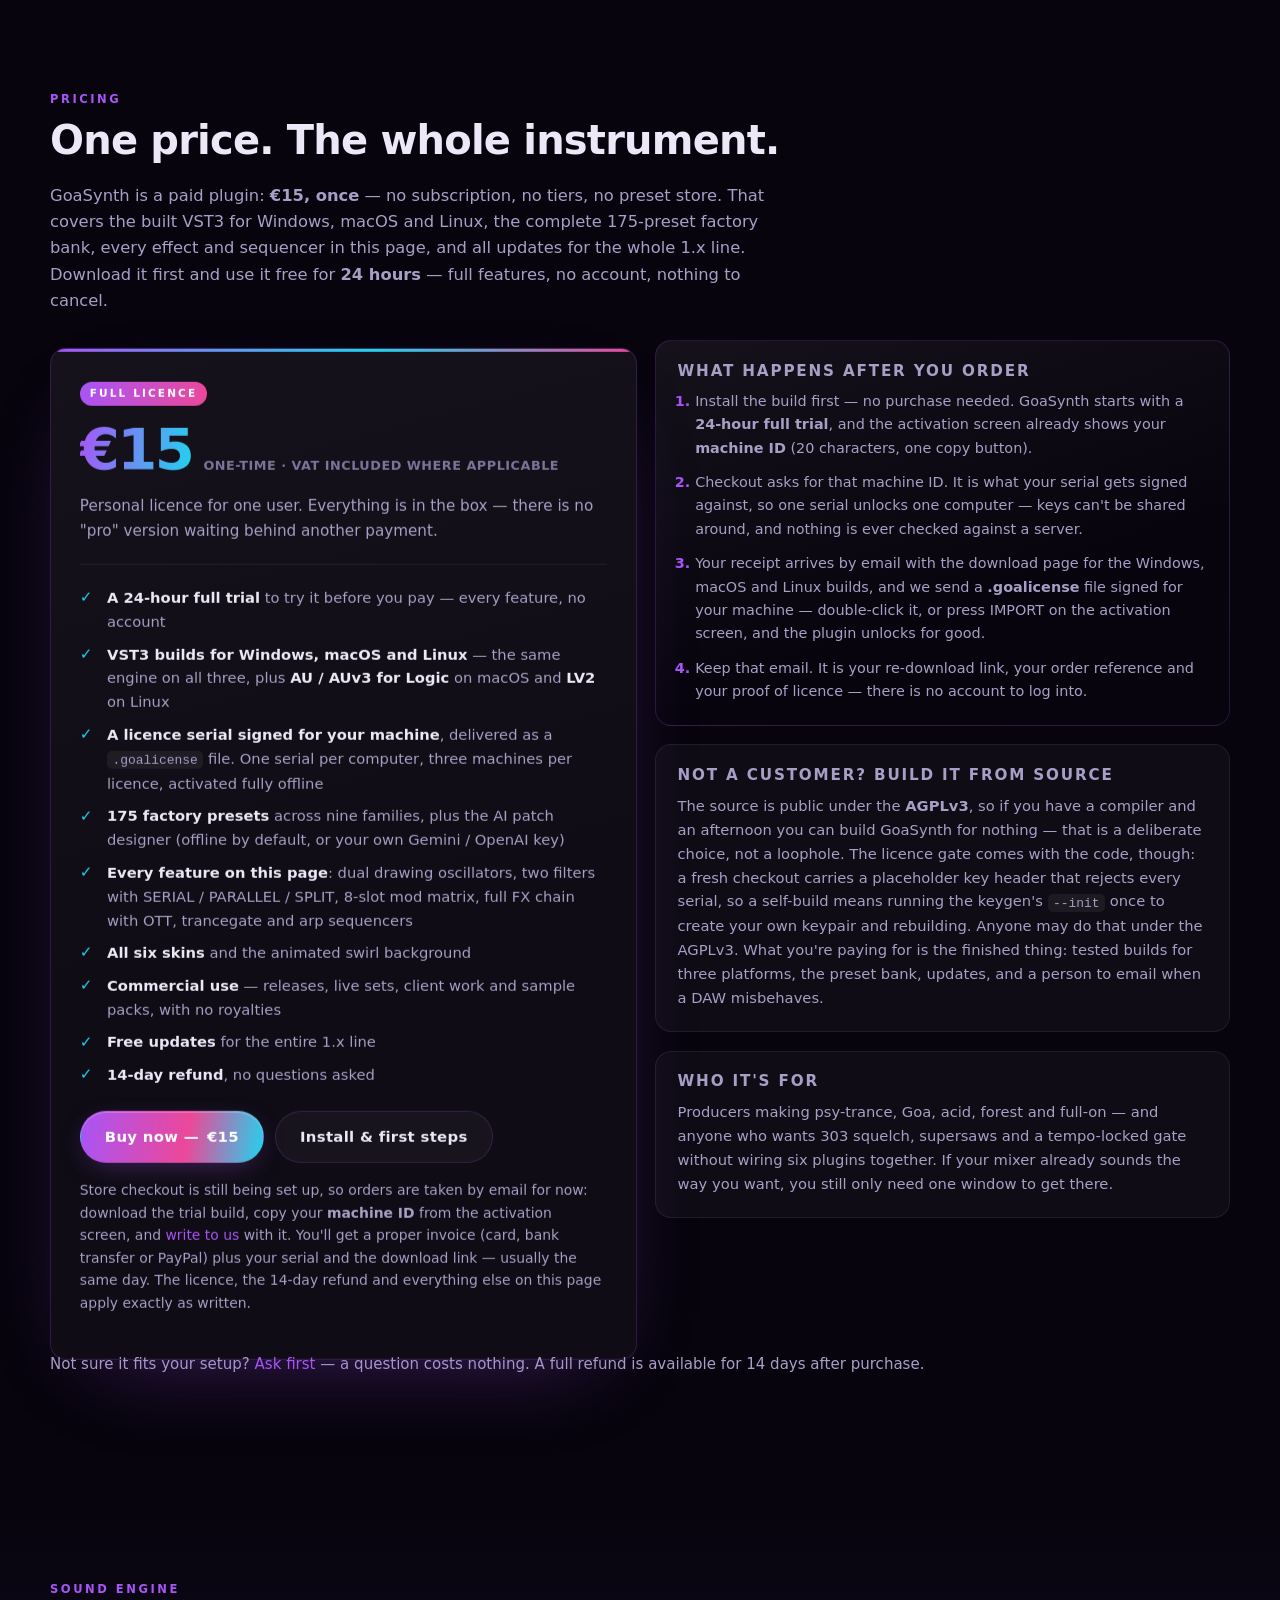
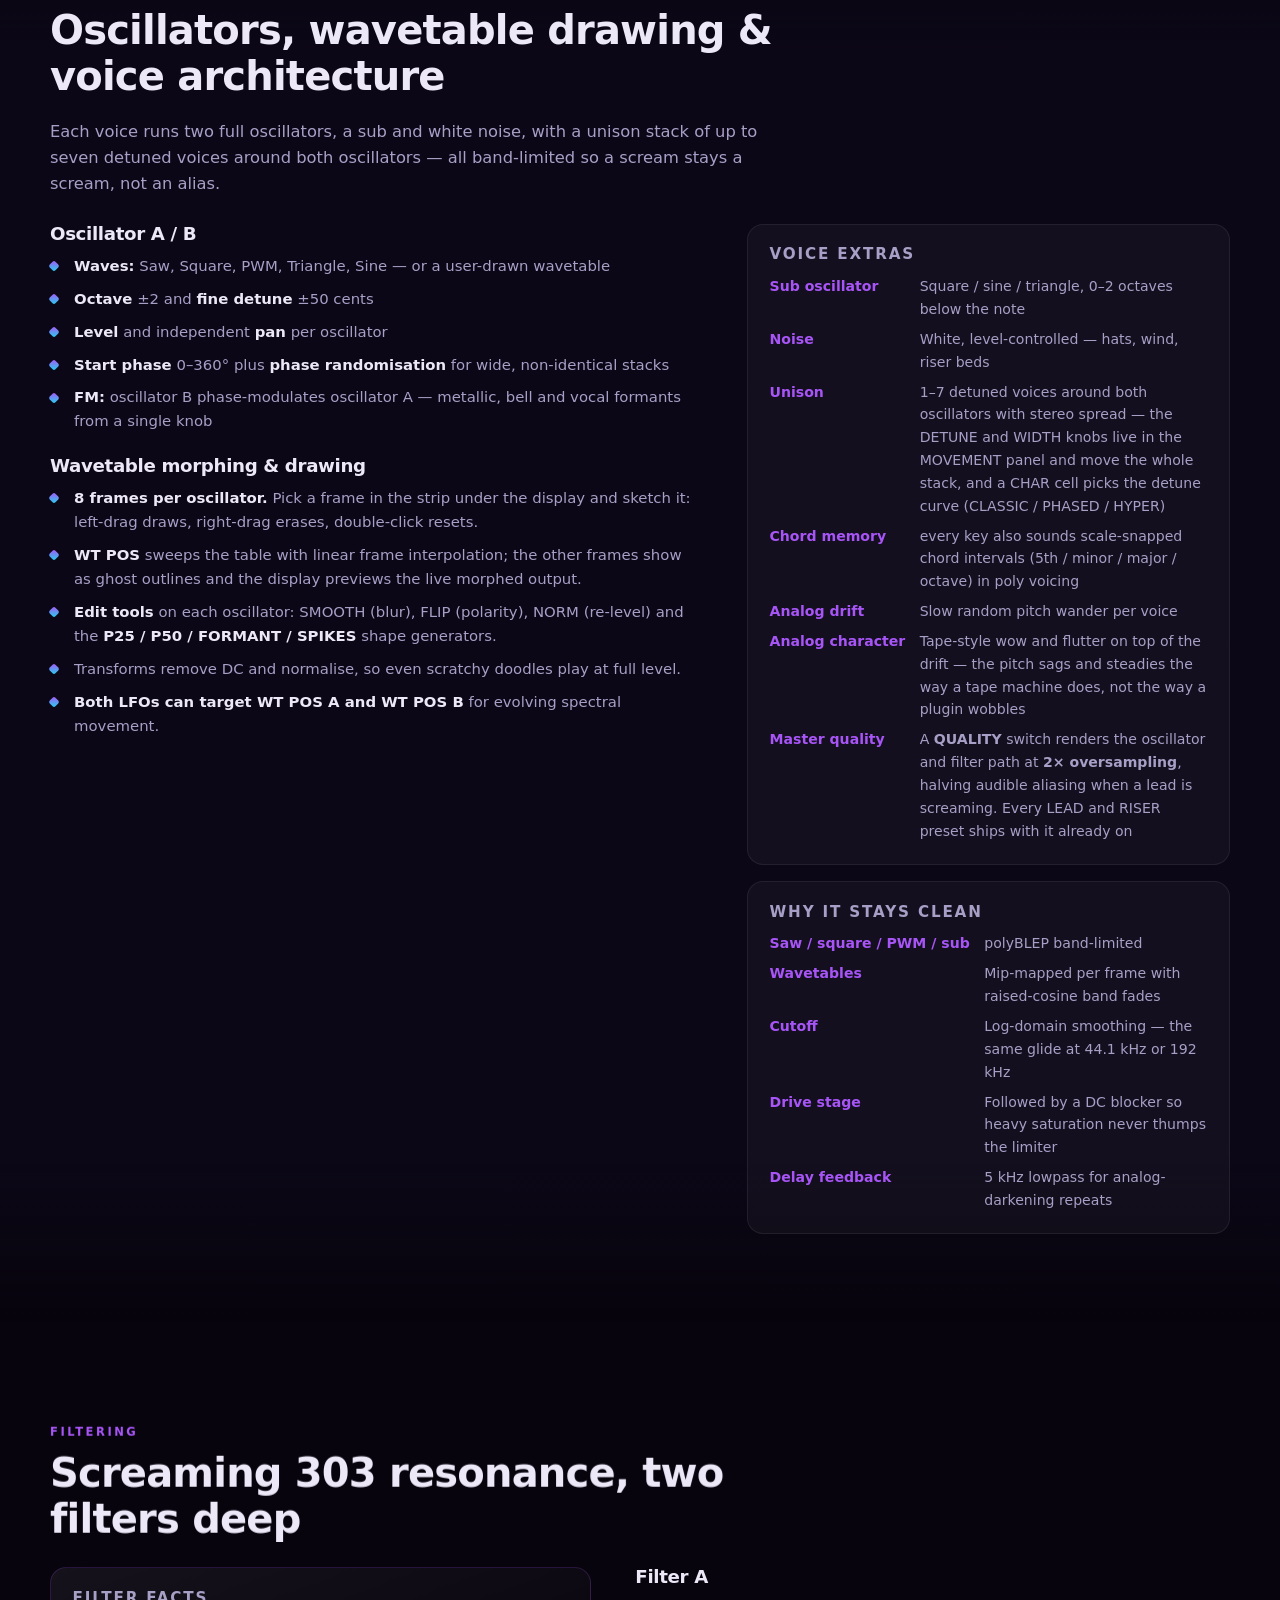
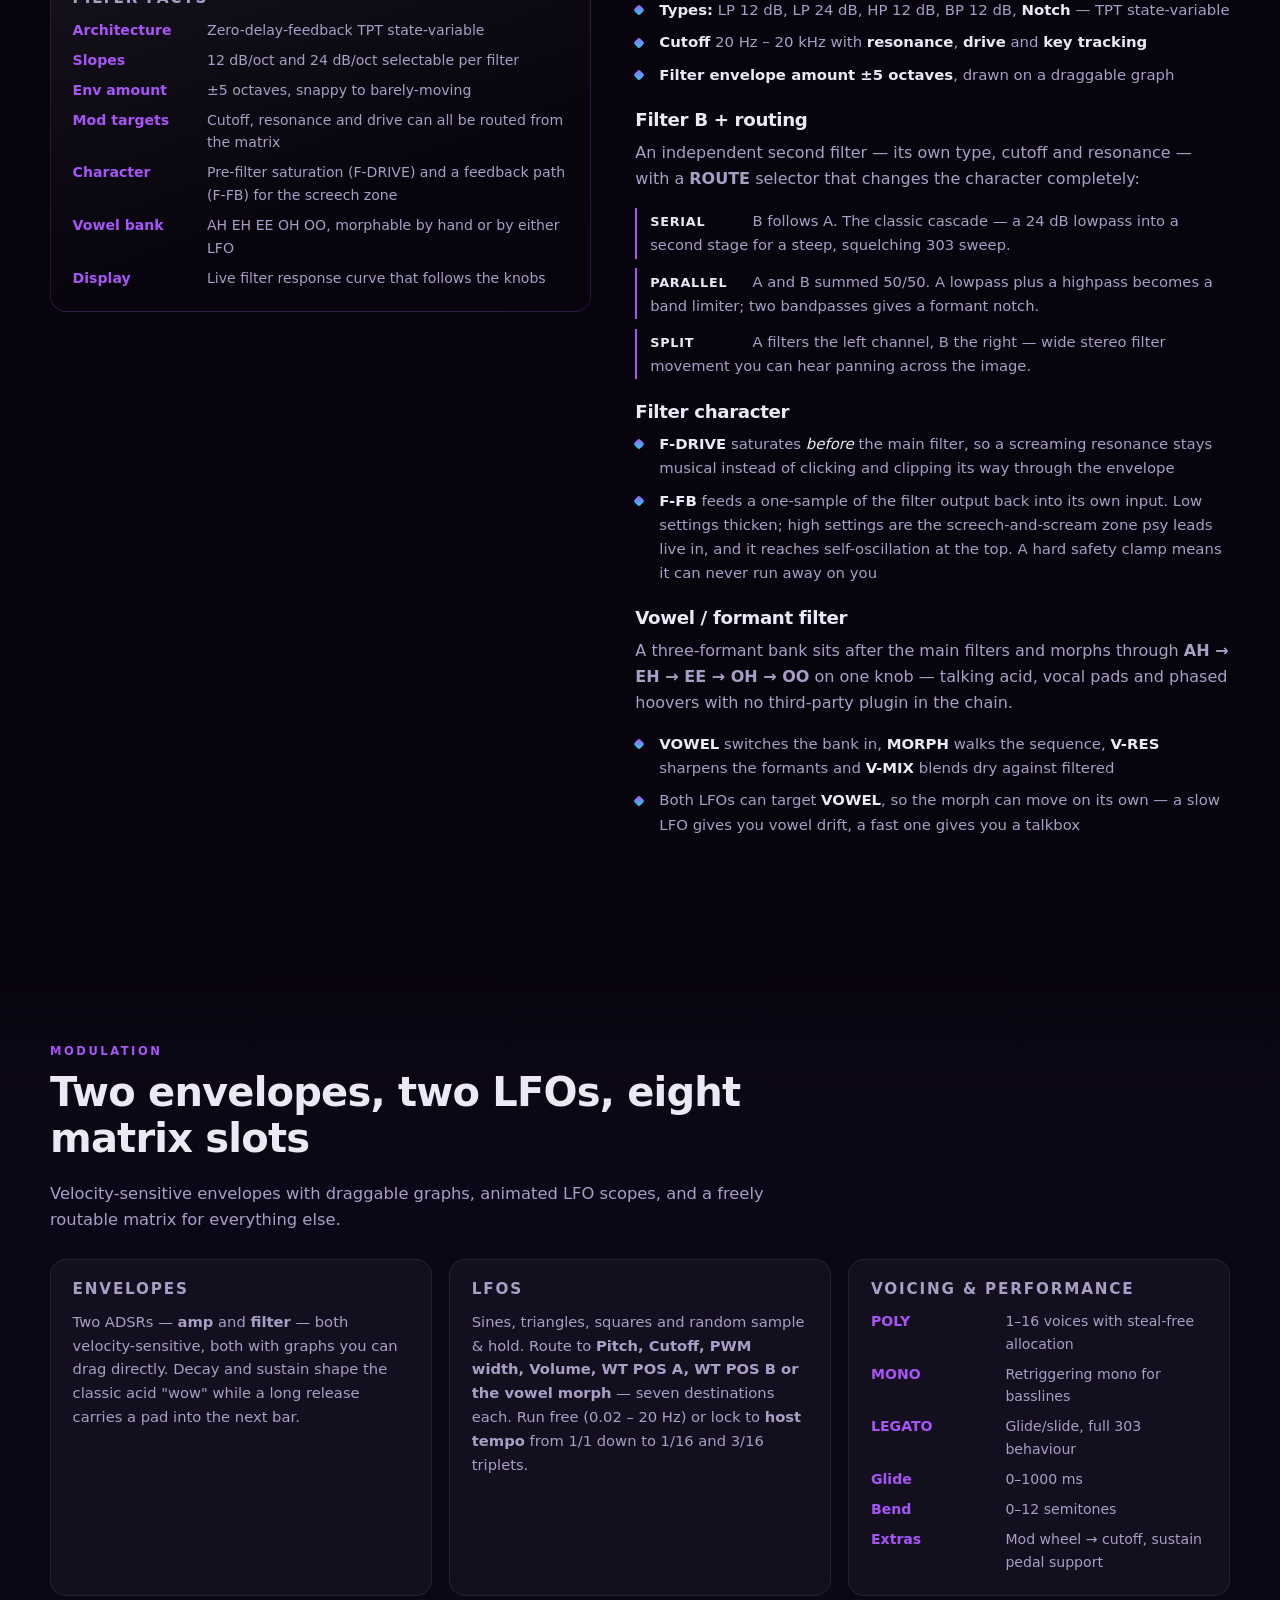
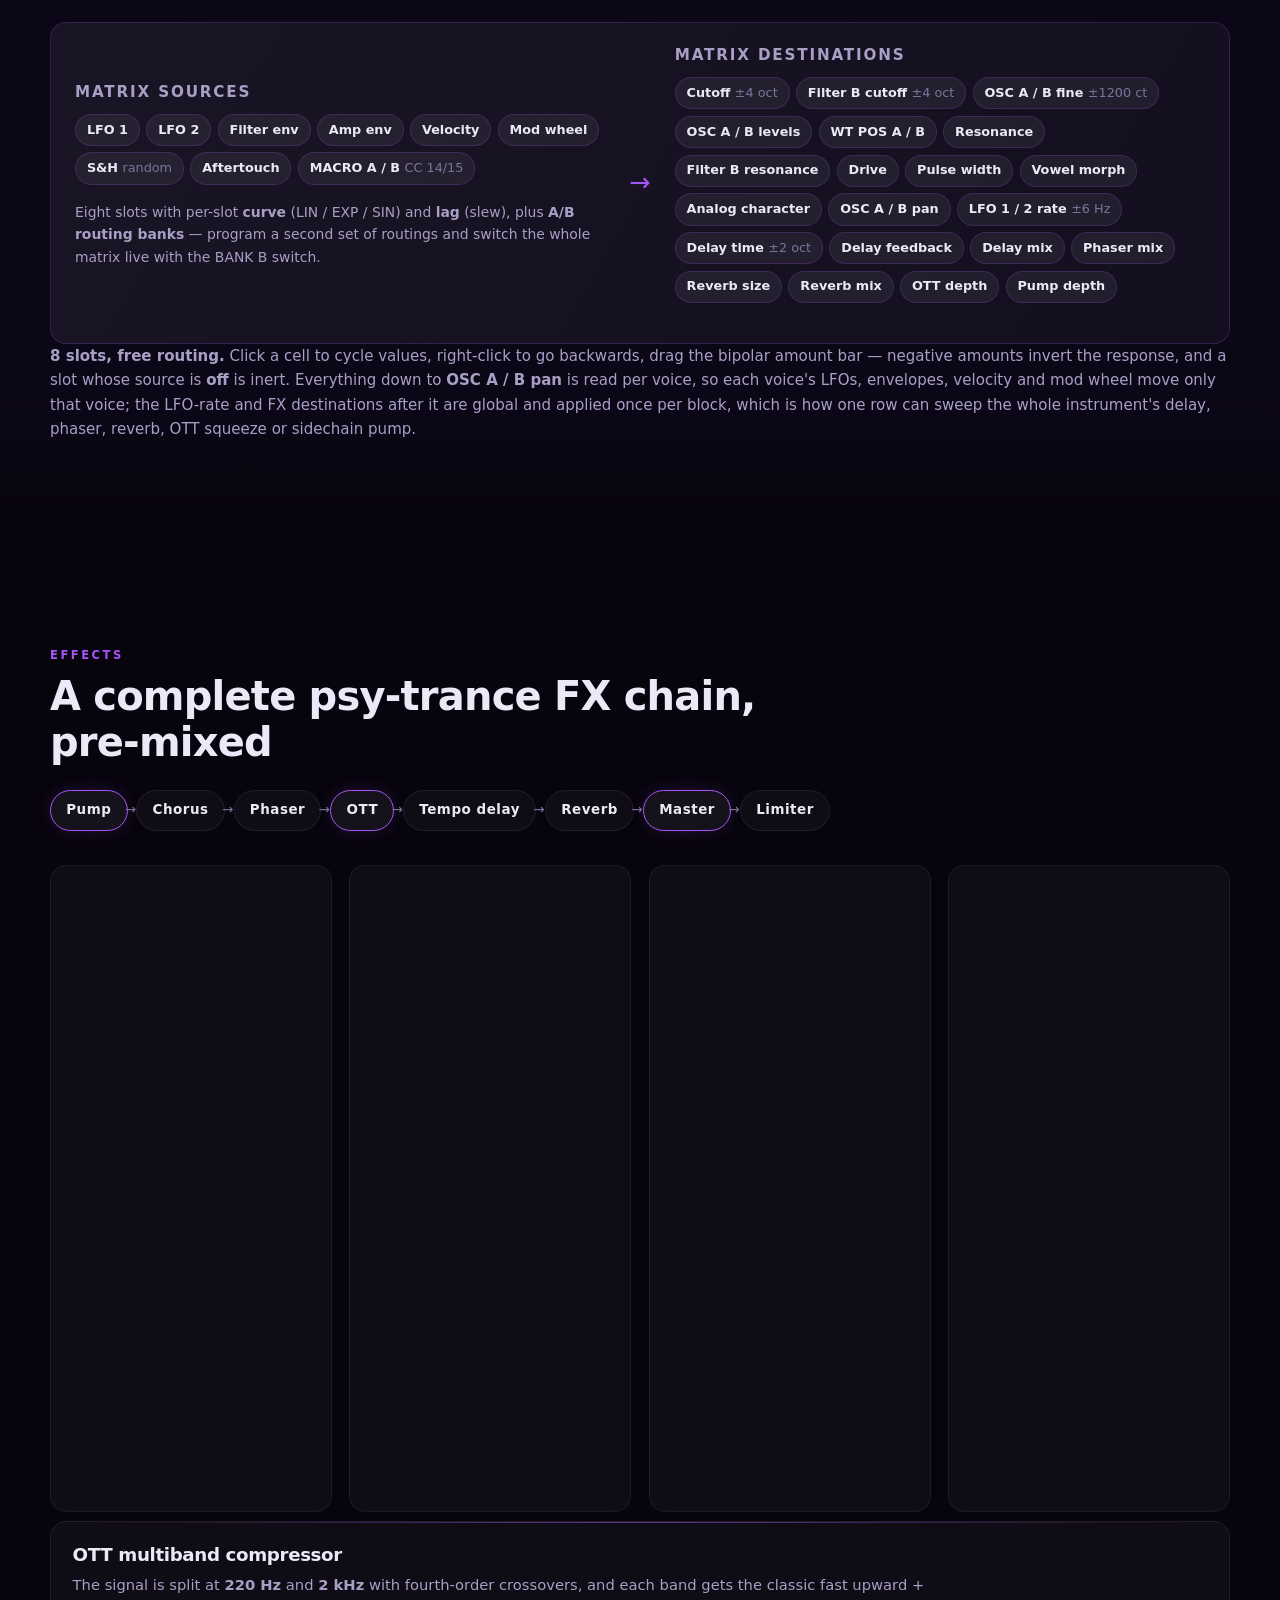
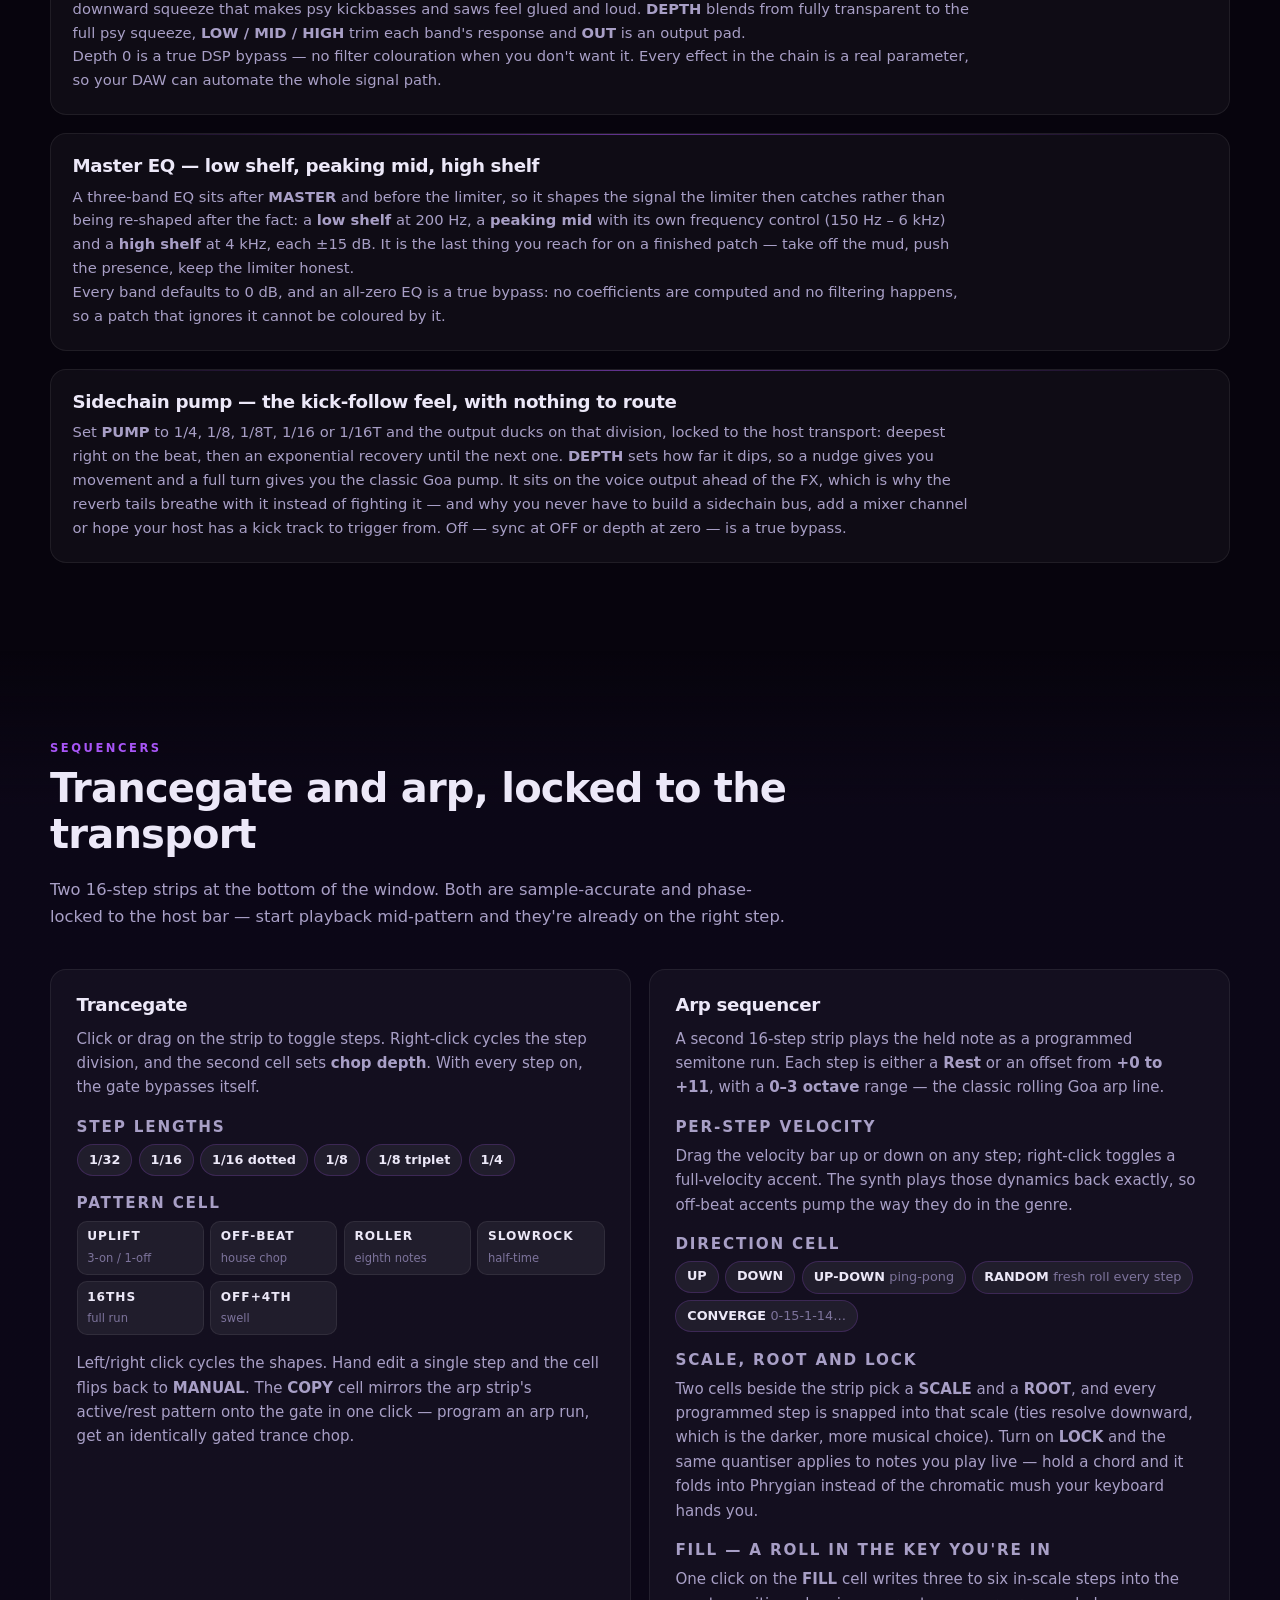
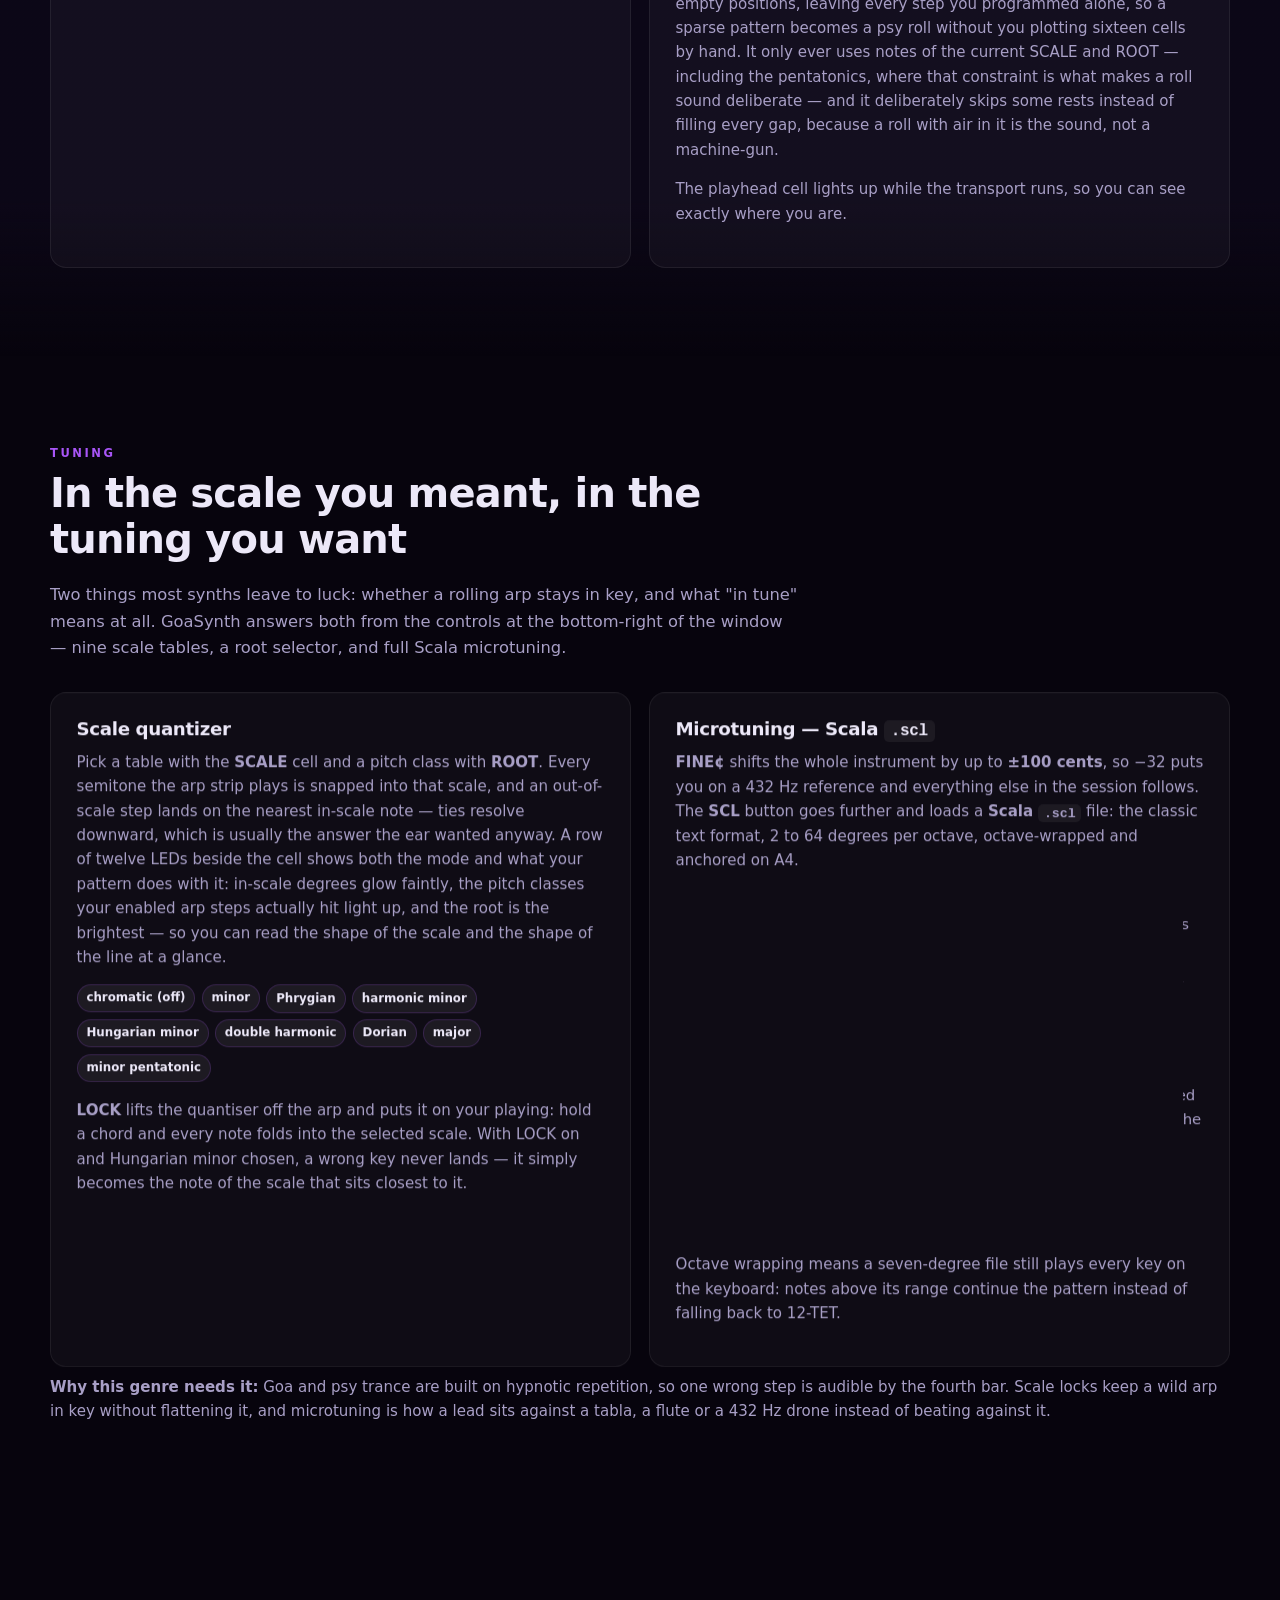
==== commit 932b32a0: "Publish the 1.6.0 package checksums The ZIP is dist/GoaSynth-1.6.0-win64.zip (12.1 MB, sha256 e4b5e7" ====
--- a/docs/index.html
+++ b/docs/index.html
@@ -327,12 +327,12 @@
           in transit, and support would rather hear about it than not.</p>
         <!-- release:begin — generated by tools/make-release.py; edit that, not this -->
         <dl class="kv">
-          <dt>Version</dt><dd>1.5.0</dd>
-          <dt>Built</dt><dd>02 October 2026 at 09:31, from commit <code>55b4adb</code></dd>
-          <dt>Download</dt><dd><code>GoaSynth-1.5.0-win64.zip</code> — 12.1 MB</dd>
-          <dt>ZIP SHA-256</dt><dd><code>c6fce5fd1940105a946bcef12765084eea46532829b6740731882fdb09f6879e</code></dd>
-          <dt>Setup SHA-256</dt><dd><code>efb6059c48318c42f163a221e48a2ec3682448b278e8a9d79e90837111d79e4b</code> — the <code>GoaSynth-Setup-1.5.0.exe</code> installer inside the ZIP, 22,939,648 bytes</dd>
-          <dt>Standalone SHA-256</dt><dd><code>cf840e0887c4ea34122e45cfeca1725f161bbff506db0aee9464edaf7705037b</code> — the <code>GoaSynth.exe</code> installed next to the plugin, 8,831,488 bytes — verify it after installing</dd>
+          <dt>Version</dt><dd>1.6.0</dd>
+          <dt>Built</dt><dd>03 October 2026 at 17:07, from commit <code>d7d706b</code></dd>
+          <dt>Download</dt><dd><code>GoaSynth-1.6.0-win64.zip</code> — 12.1 MB</dd>
+          <dt>ZIP SHA-256</dt><dd><code>e4b5e7025ae5d9f7c61f395892530626b4bee6d03ed443084a498fad20642ff7</code></dd>
+          <dt>Setup SHA-256</dt><dd><code>8e455cd3ab94978134fdbfb76fbcbaeb1e747acec55fbde268b01be9a345609b</code> — the <code>GoaSynth-Setup-1.6.0.exe</code> installer inside the ZIP, 22,939,648 bytes</dd>
+          <dt>Standalone SHA-256</dt><dd><code>b53cc52293c5de59d42d1e089cf398bd49c85d46291fb14093345df49b88ab0d</code> — the <code>GoaSynth.exe</code> installed next to the plugin, 8,831,488 bytes — verify it after installing</dd>
         </dl>
         <!-- release:end -->
         <p class="fine">Windows: <code>Get-FileHash .\GoaSynth-1.5.0-win64.zip -Algorithm SHA256</code>.
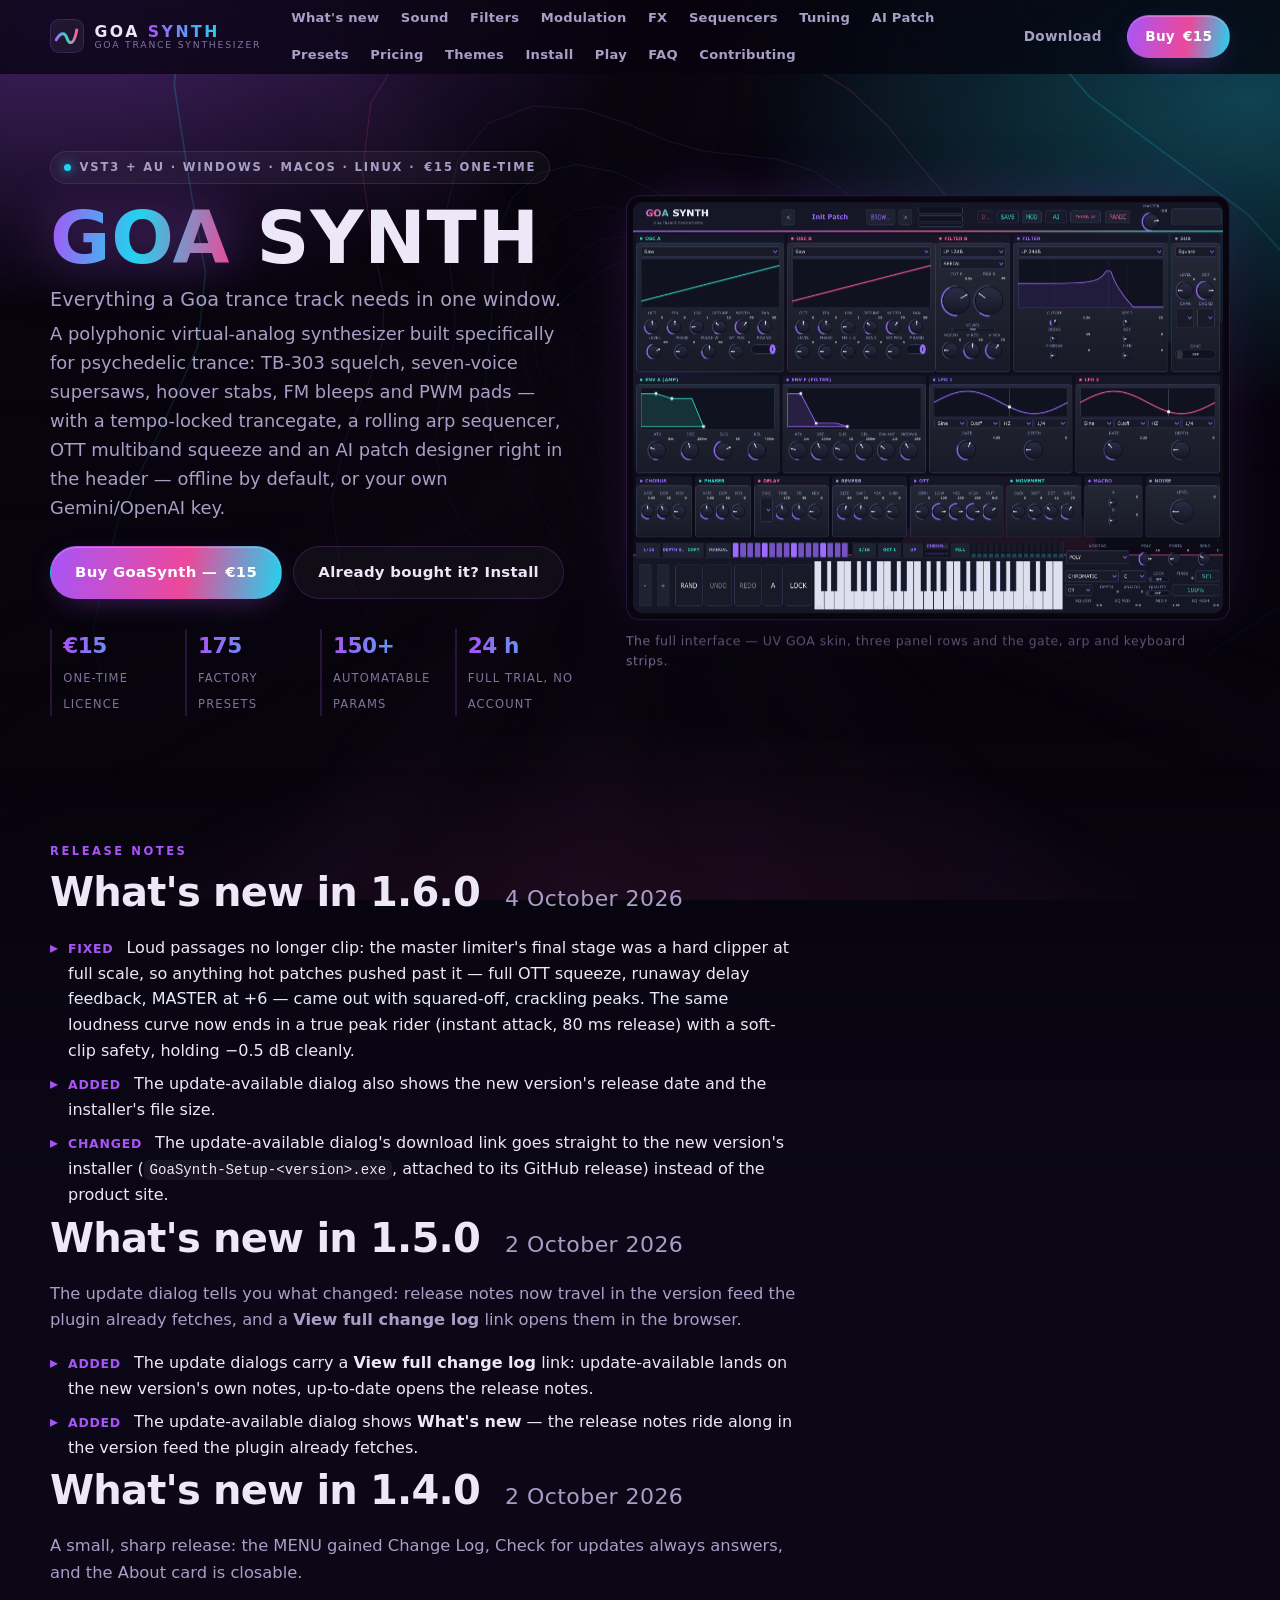
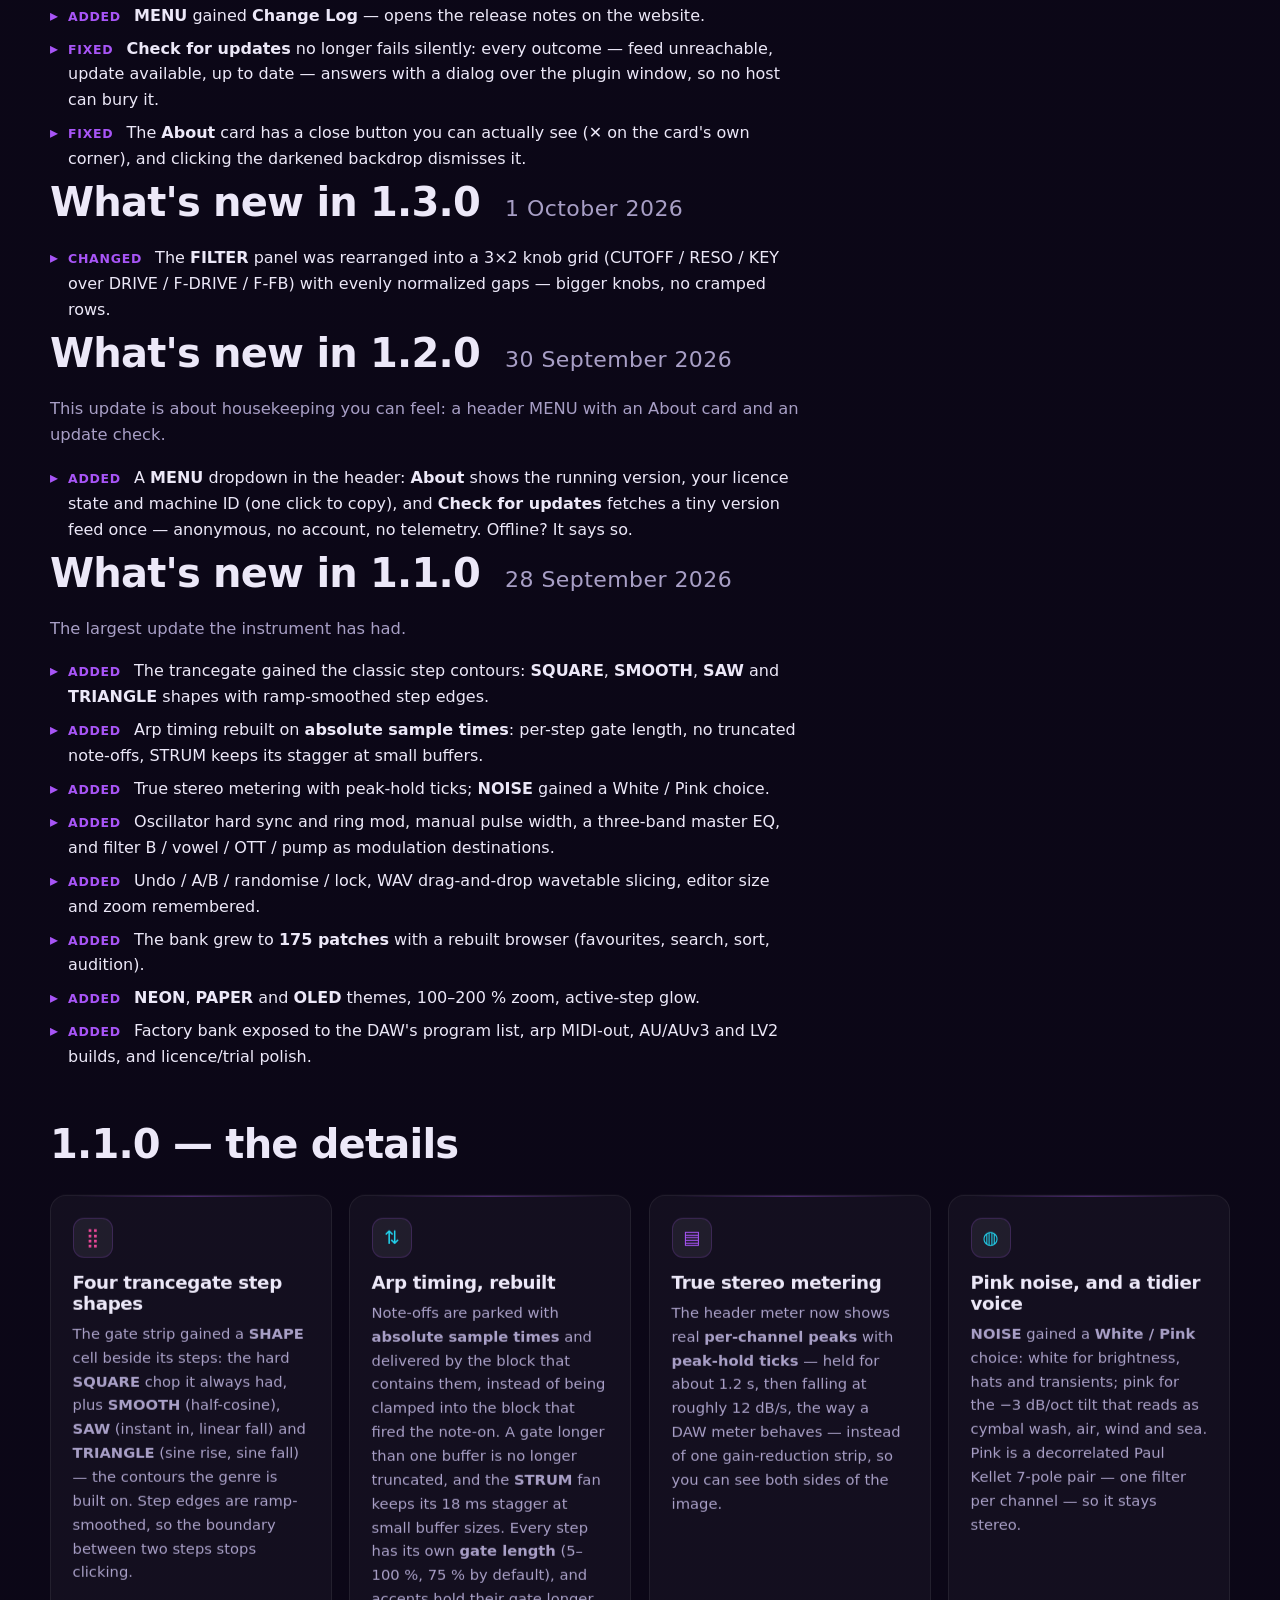
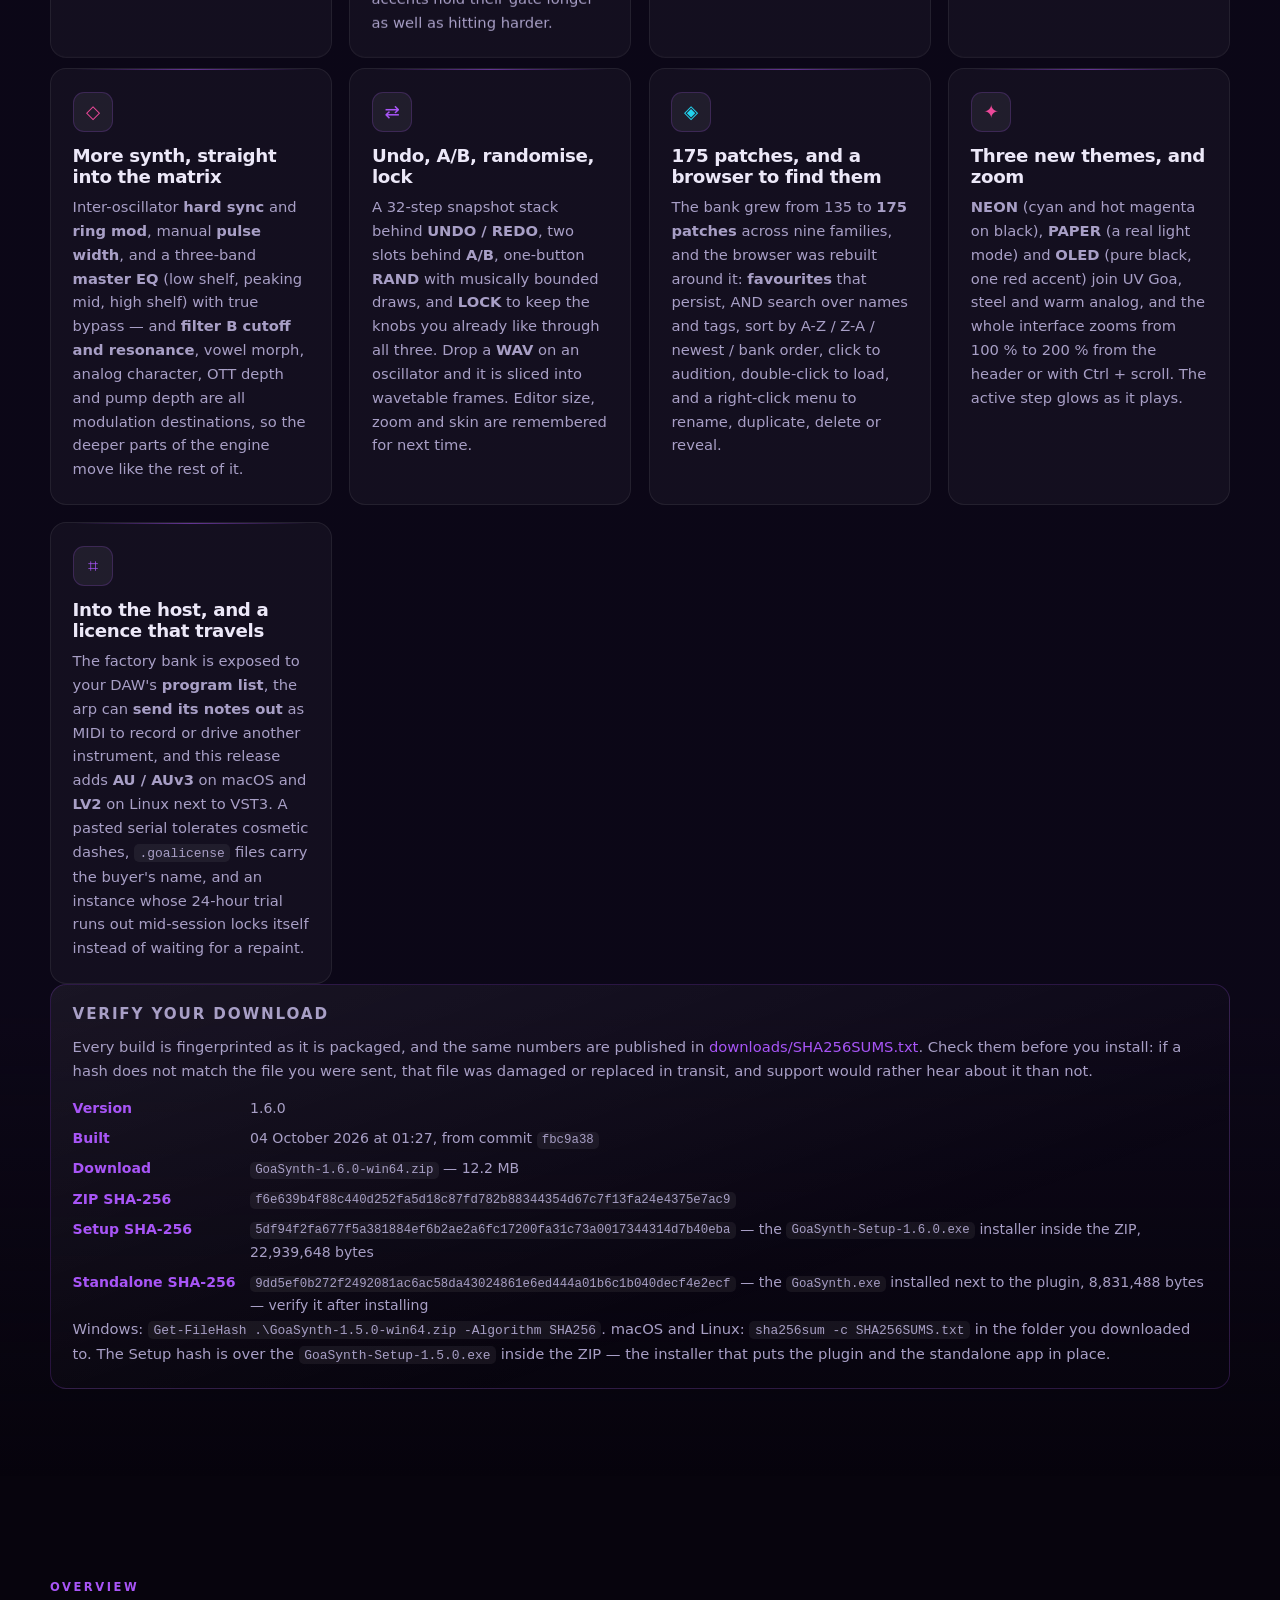
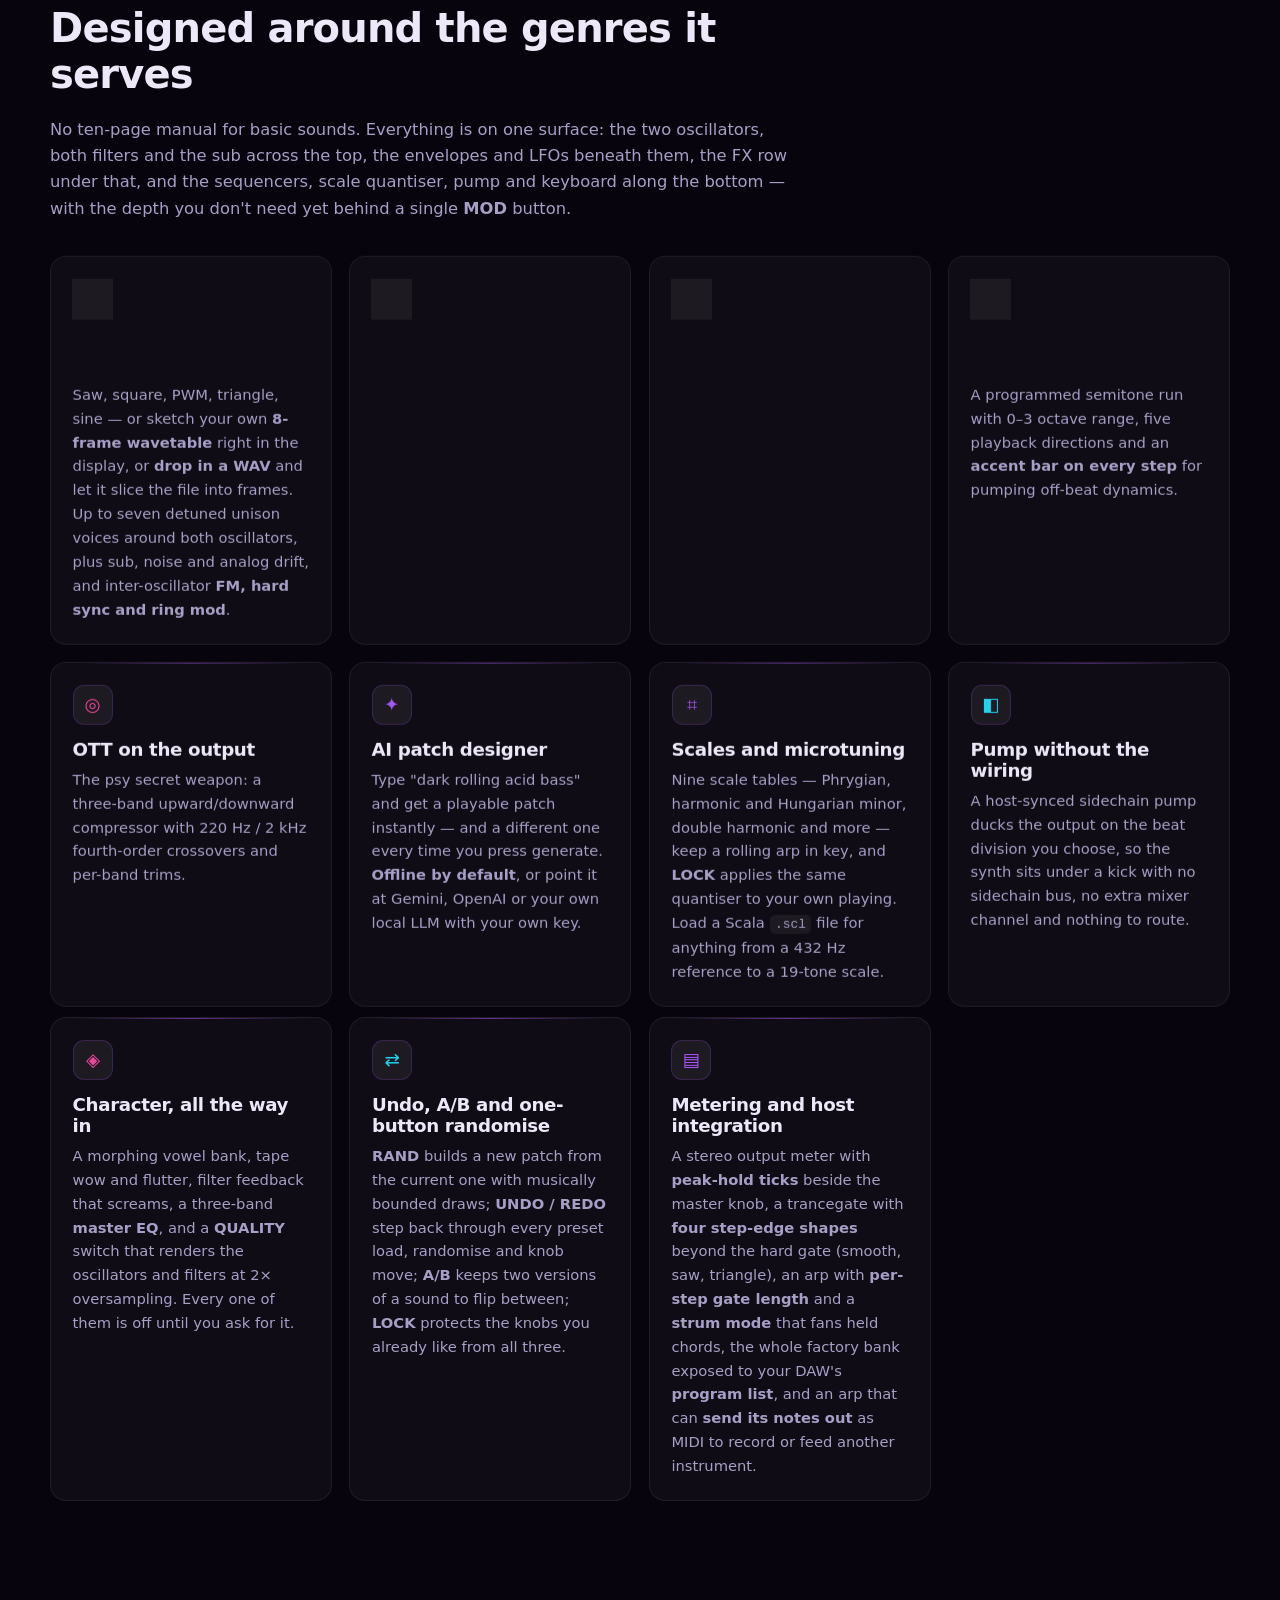
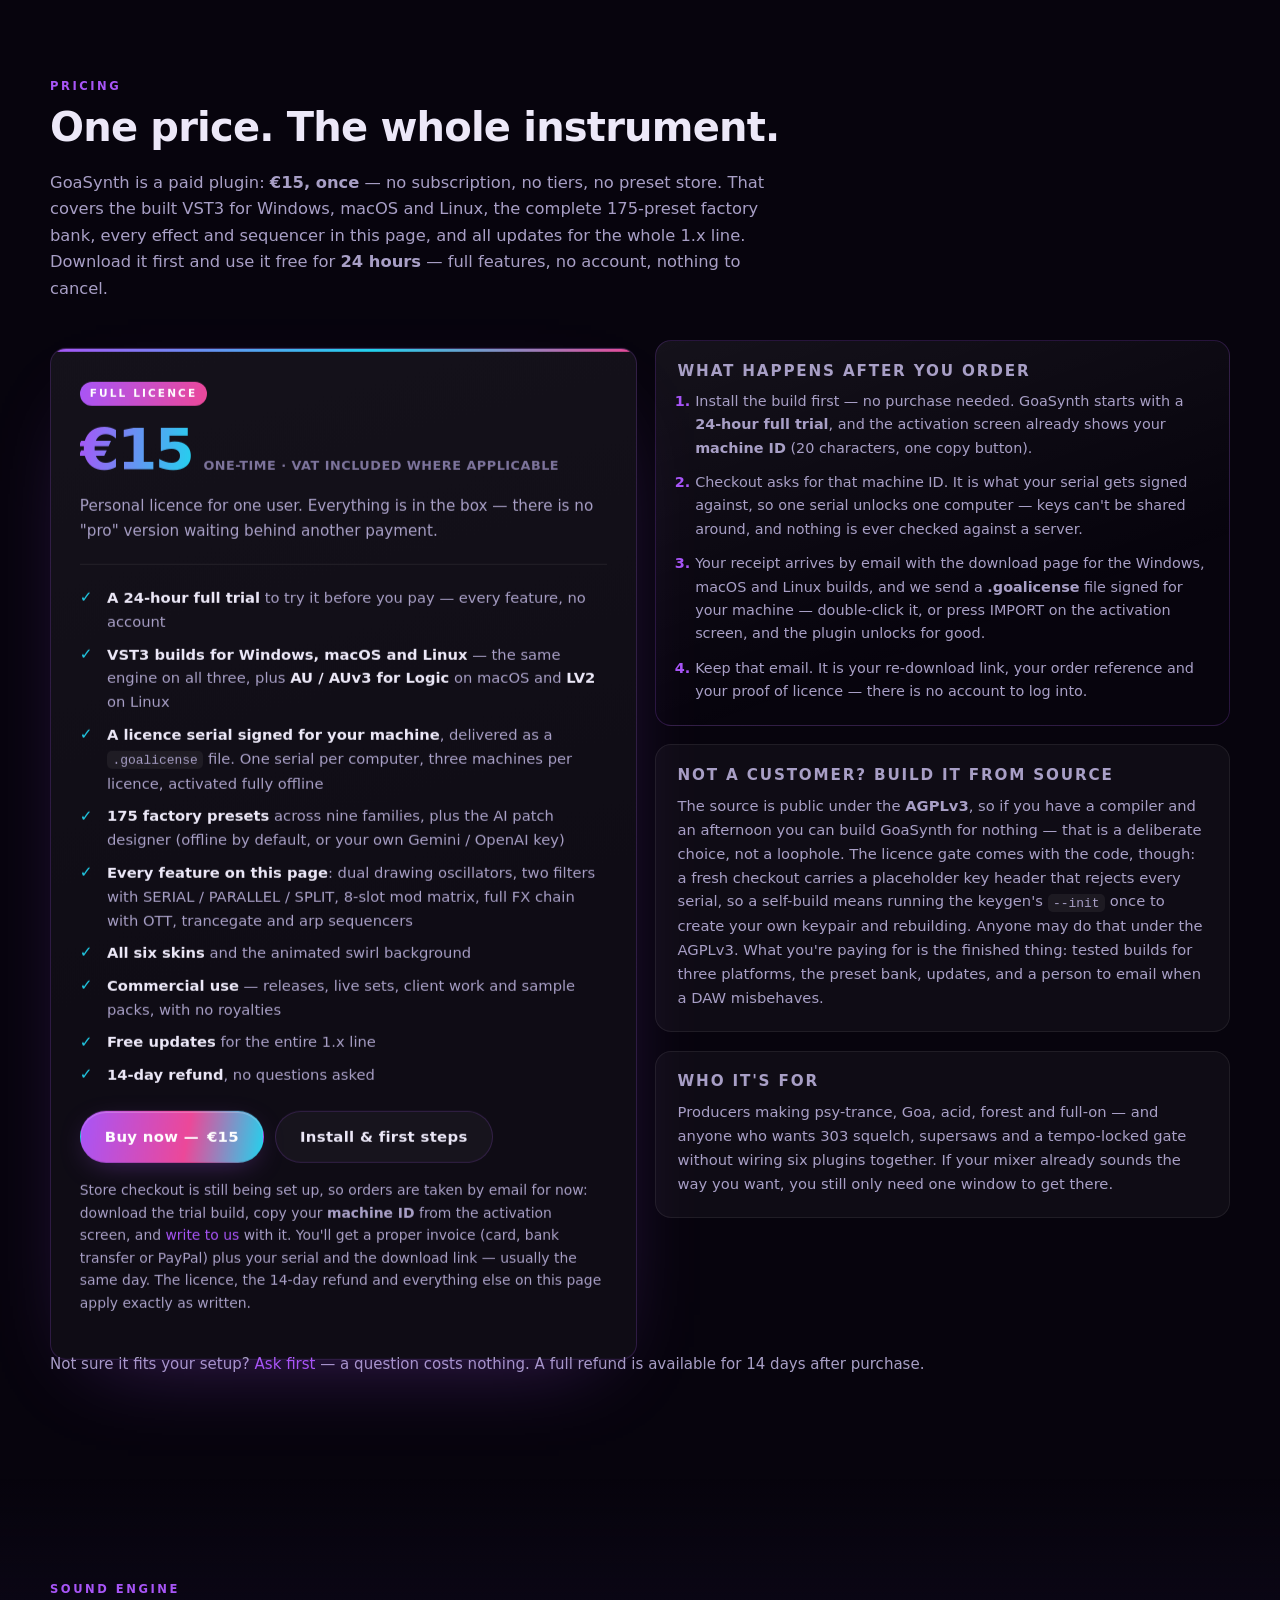
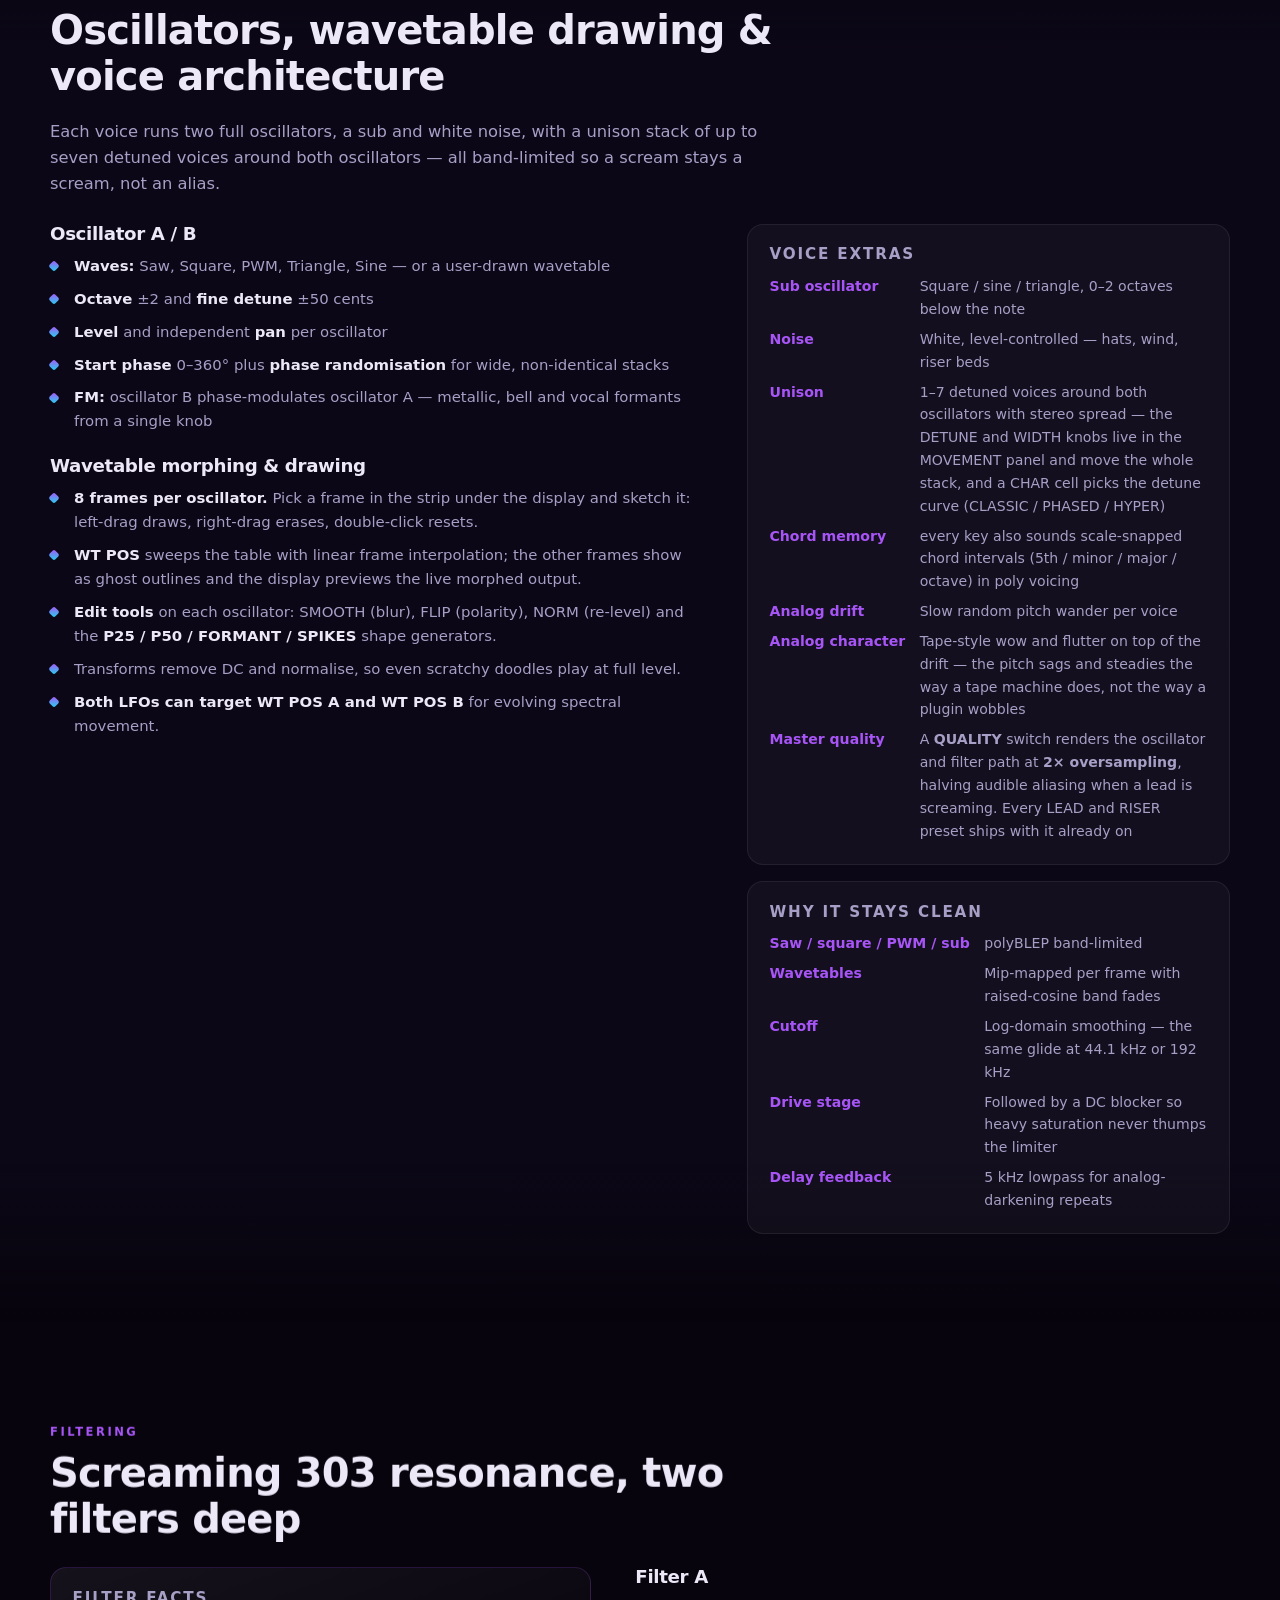
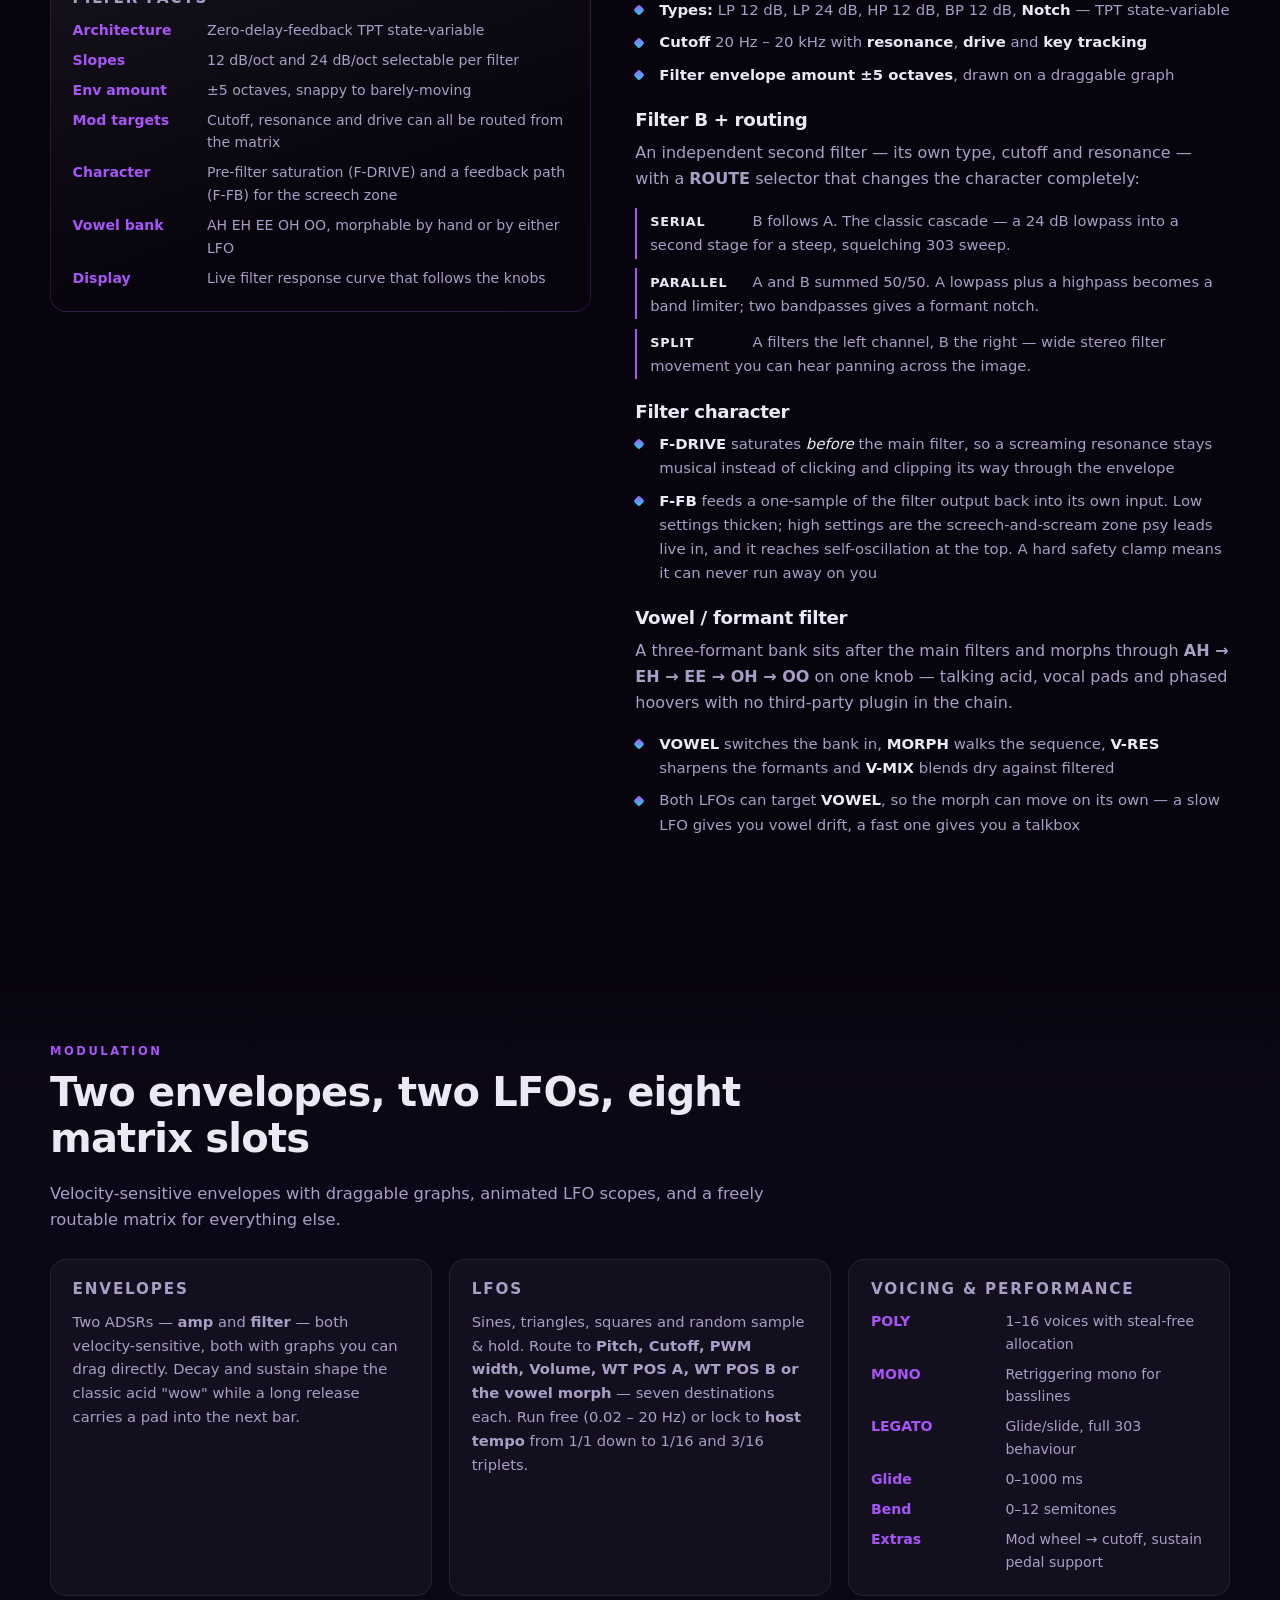
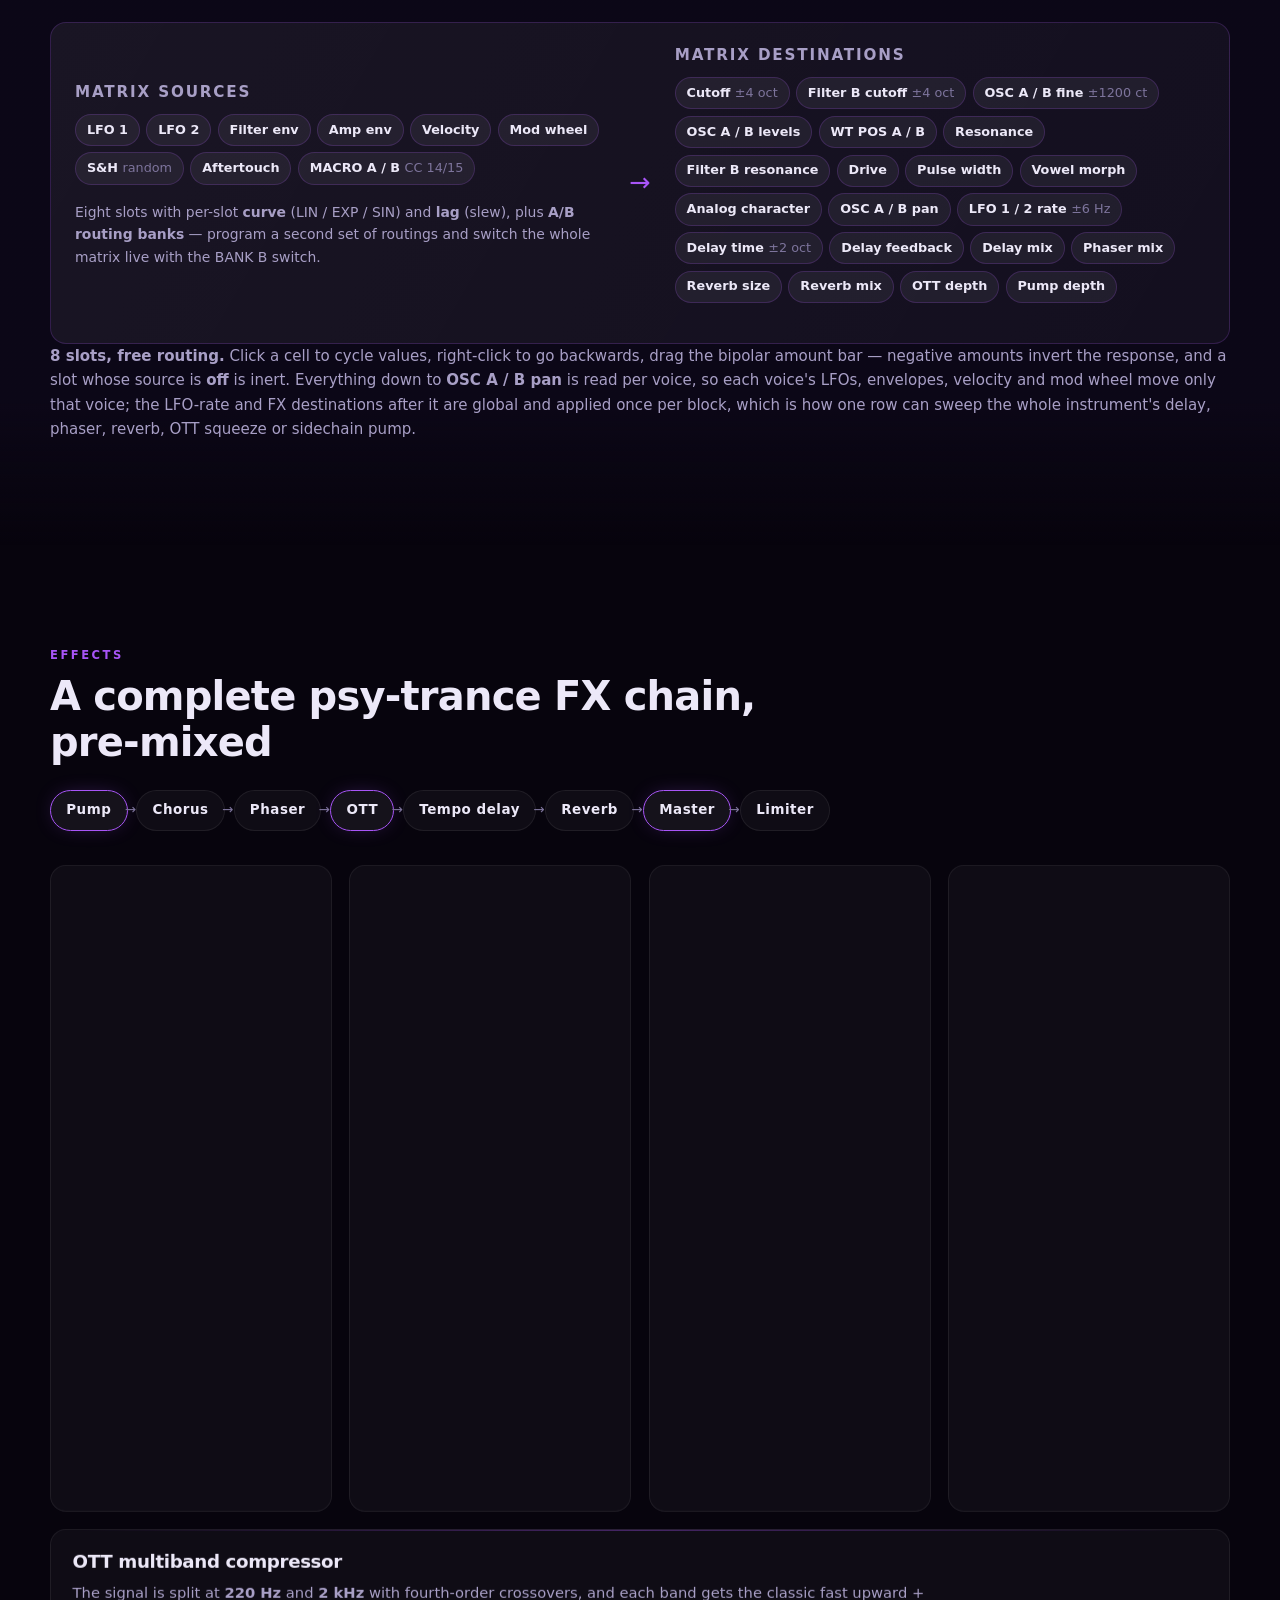
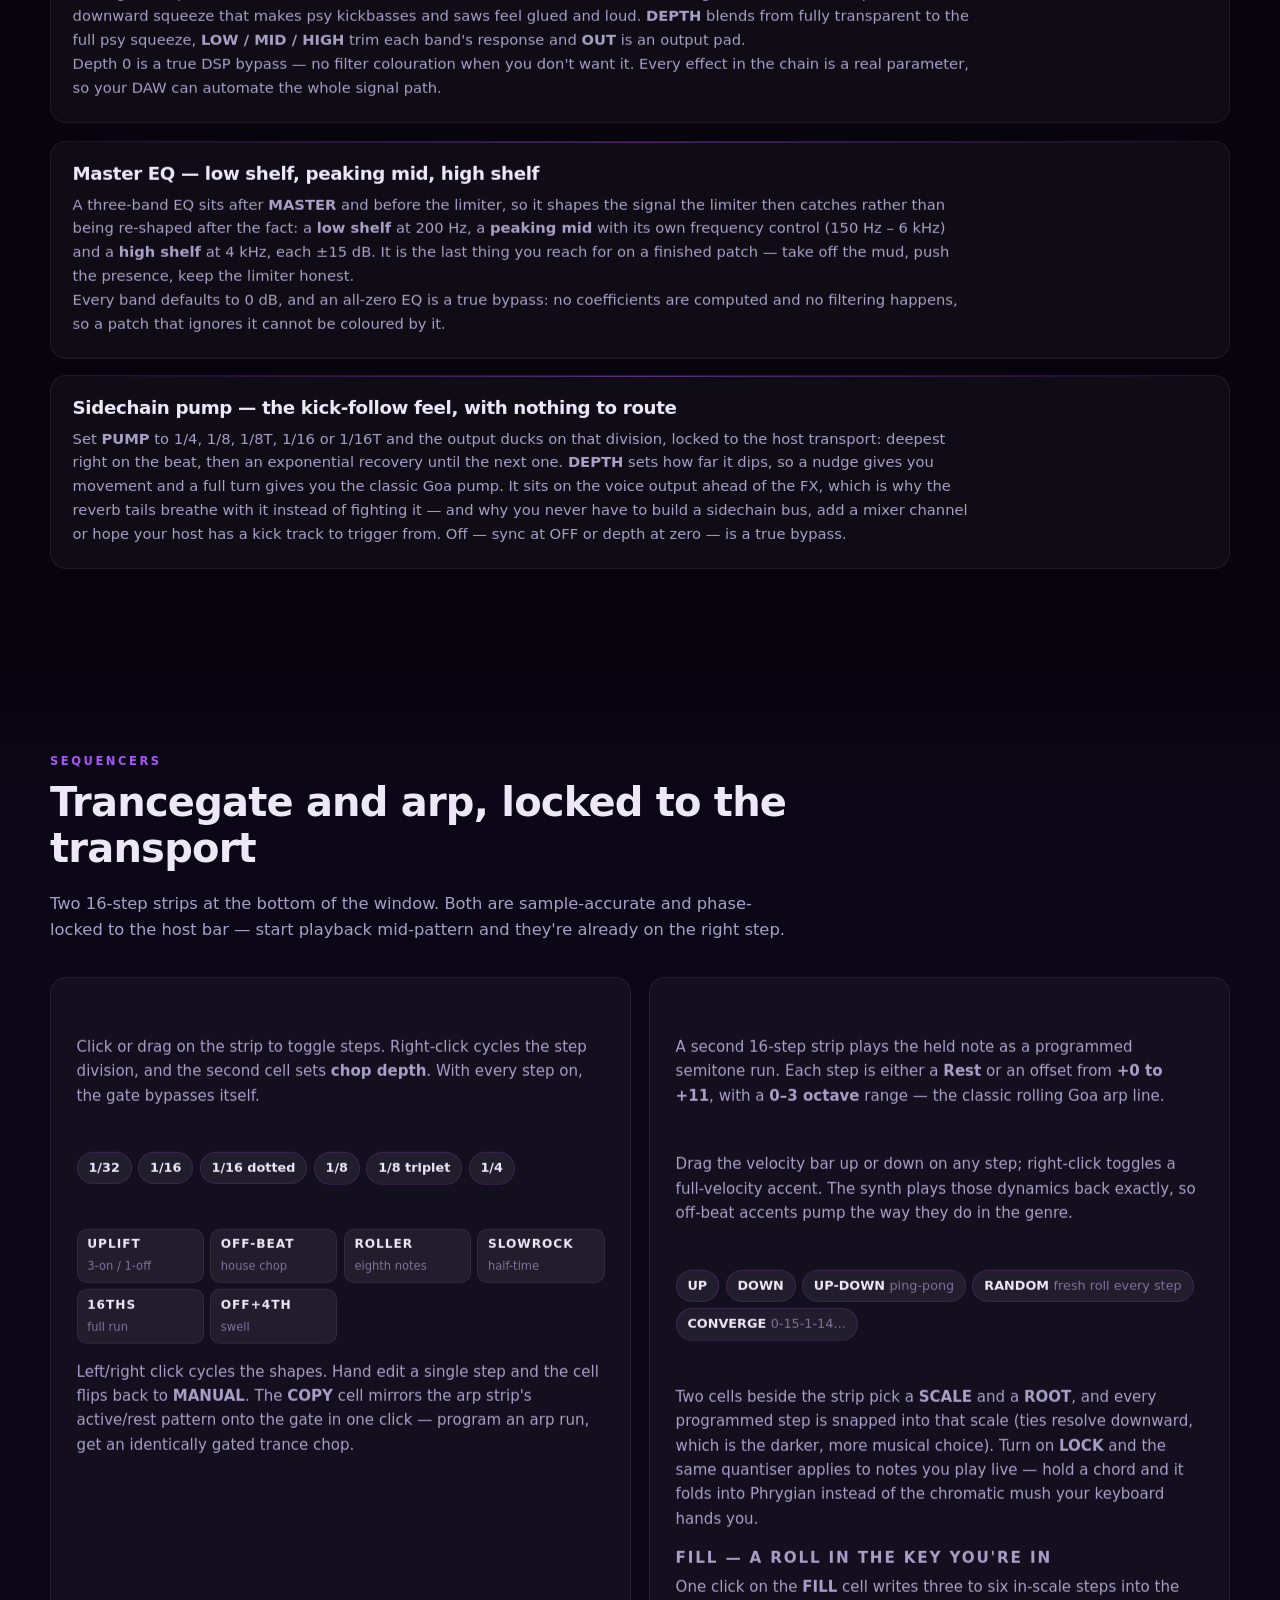
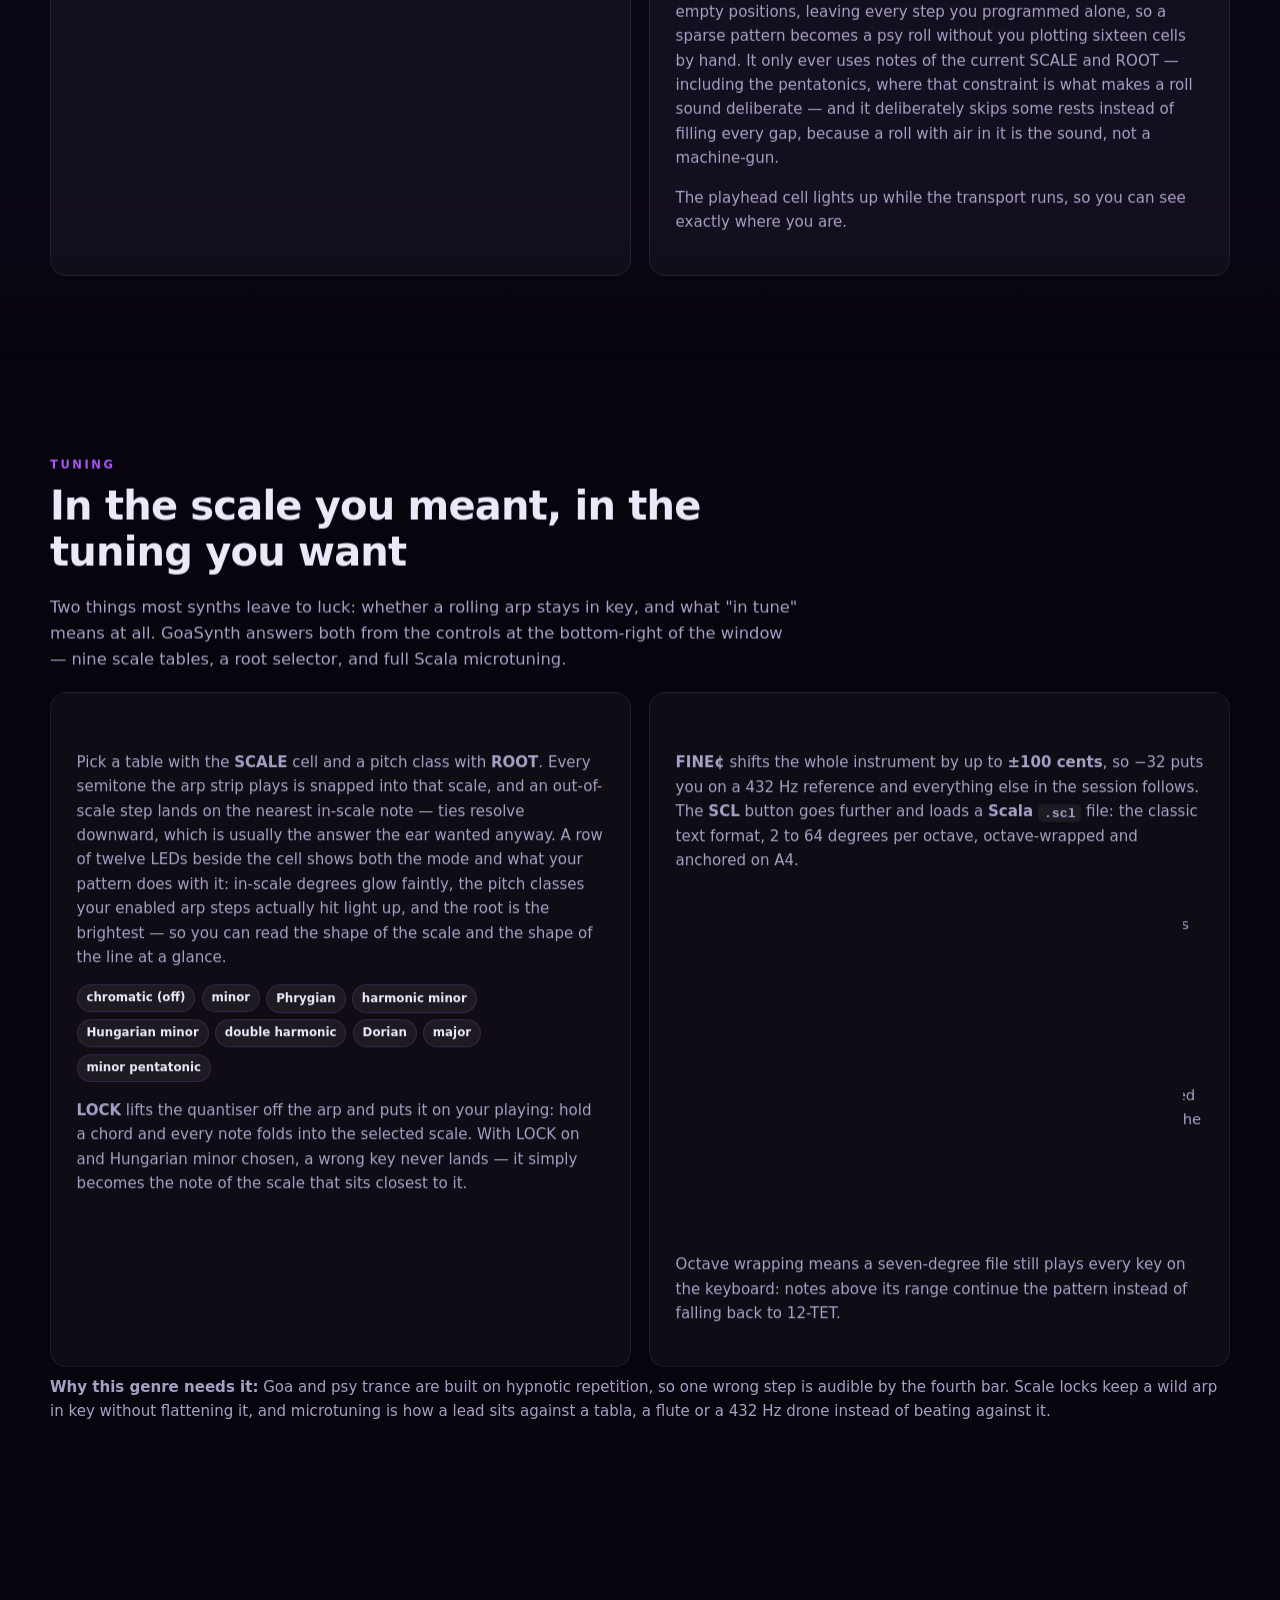
==== commit 388eaf81: "Release 1.6.0: land the download row and the published hashes on the site" ====
--- a/docs/index.html
+++ b/docs/index.html
@@ -328,11 +328,11 @@
         <!-- release:begin — generated by tools/make-release.py; edit that, not this -->
         <dl class="kv">
           <dt>Version</dt><dd>1.6.0</dd>
-          <dt>Built</dt><dd>03 October 2026 at 17:07, from commit <code>d7d706b</code></dd>
-          <dt>Download</dt><dd><code>GoaSynth-1.6.0-win64.zip</code> — 12.1 MB</dd>
-          <dt>ZIP SHA-256</dt><dd><code>e4b5e7025ae5d9f7c61f395892530626b4bee6d03ed443084a498fad20642ff7</code></dd>
-          <dt>Setup SHA-256</dt><dd><code>8e455cd3ab94978134fdbfb76fbcbaeb1e747acec55fbde268b01be9a345609b</code> — the <code>GoaSynth-Setup-1.6.0.exe</code> installer inside the ZIP, 22,939,648 bytes</dd>
-          <dt>Standalone SHA-256</dt><dd><code>b53cc52293c5de59d42d1e089cf398bd49c85d46291fb14093345df49b88ab0d</code> — the <code>GoaSynth.exe</code> installed next to the plugin, 8,831,488 bytes — verify it after installing</dd>
+          <dt>Built</dt><dd>04 October 2026 at 01:27, from commit <code>fbc9a38</code></dd>
+          <dt>Download</dt><dd><code>GoaSynth-1.6.0-win64.zip</code> — 12.2 MB</dd>
+          <dt>ZIP SHA-256</dt><dd><code>f6e639b4f88c440d252fa5d18c87fd782b88344354d67c7f13fa24e4375e7ac9</code></dd>
+          <dt>Setup SHA-256</dt><dd><code>5df94f2fa677f5a381884ef6b2ae2a6fc17200fa31c73a0017344314d7b40eba</code> — the <code>GoaSynth-Setup-1.6.0.exe</code> installer inside the ZIP, 22,939,648 bytes</dd>
+          <dt>Standalone SHA-256</dt><dd><code>9dd5ef0b272f2492081ac6ac58da43024861e6ed444a01b6c1b040decf4e2ecf</code> — the <code>GoaSynth.exe</code> installed next to the plugin, 8,831,488 bytes — verify it after installing</dd>
         </dl>
         <!-- release:end -->
         <p class="fine">Windows: <code>Get-FileHash .\GoaSynth-1.5.0-win64.zip -Algorithm SHA256</code>.
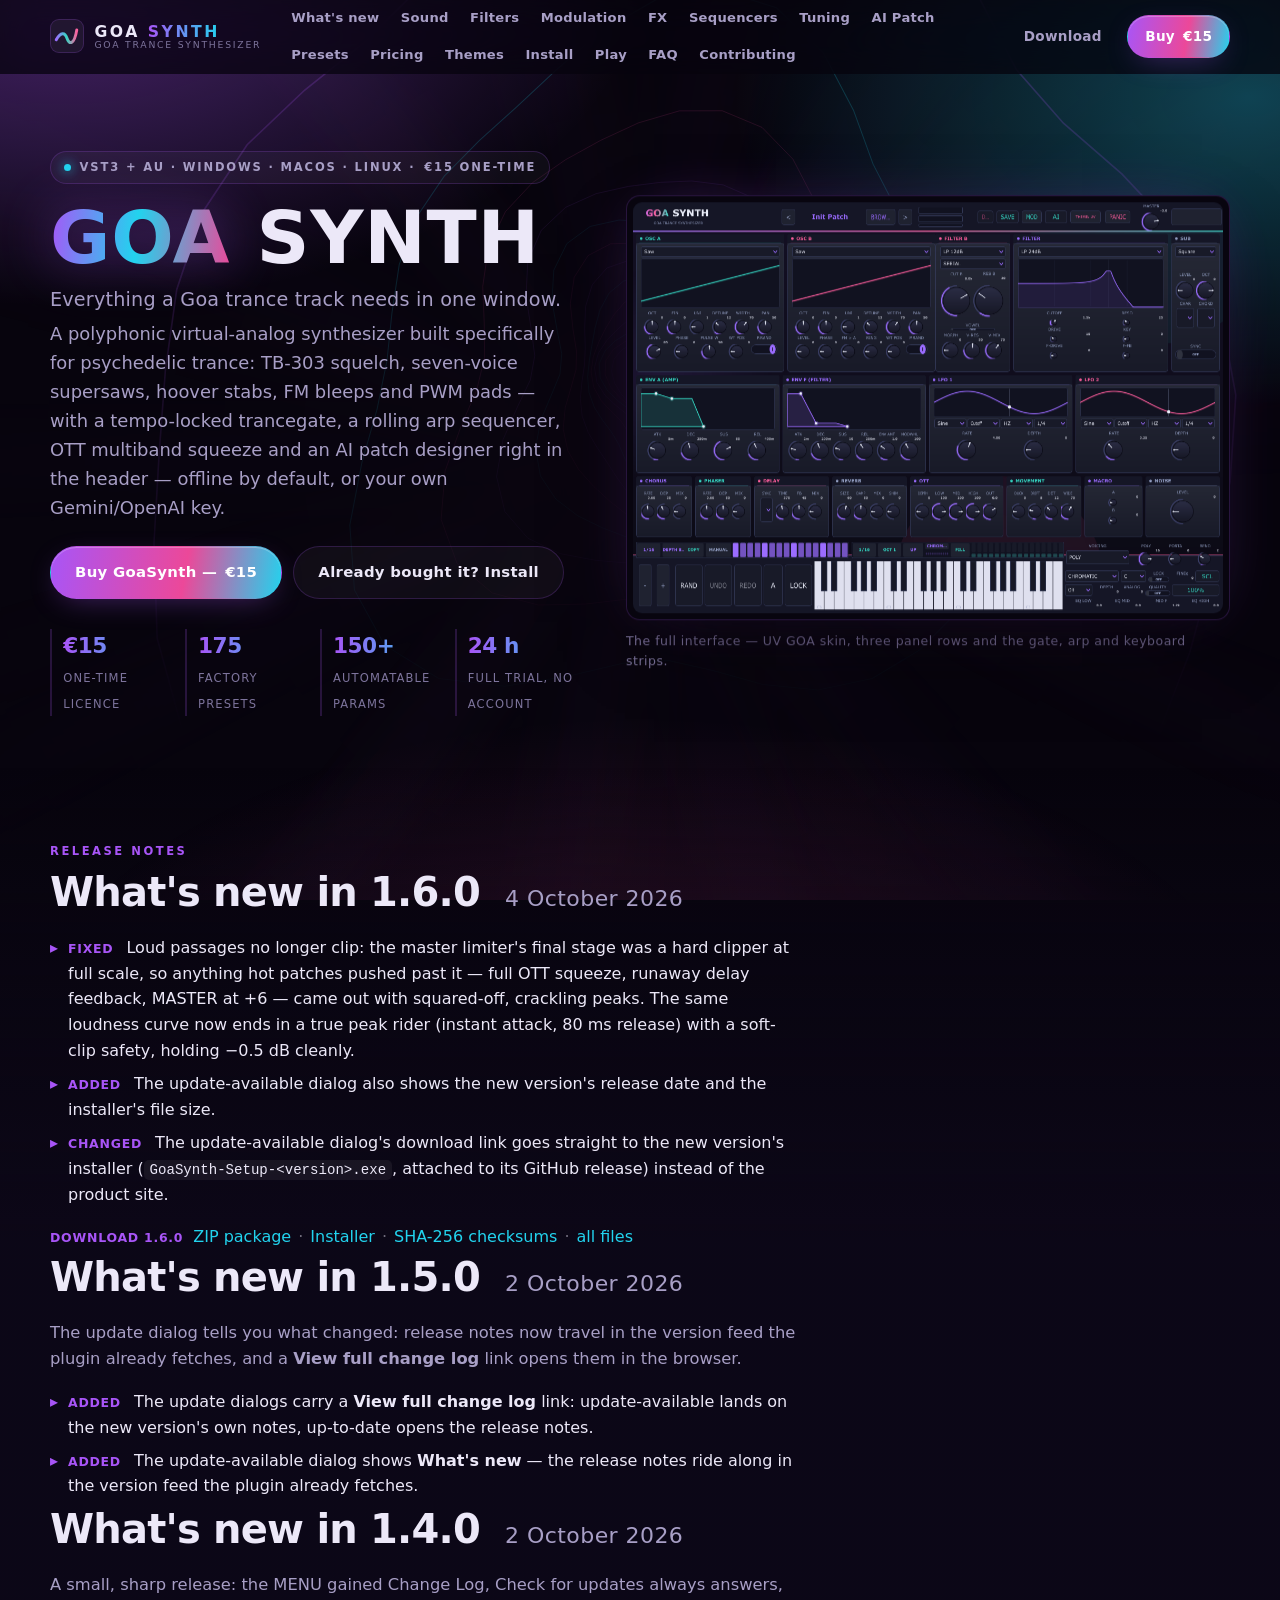
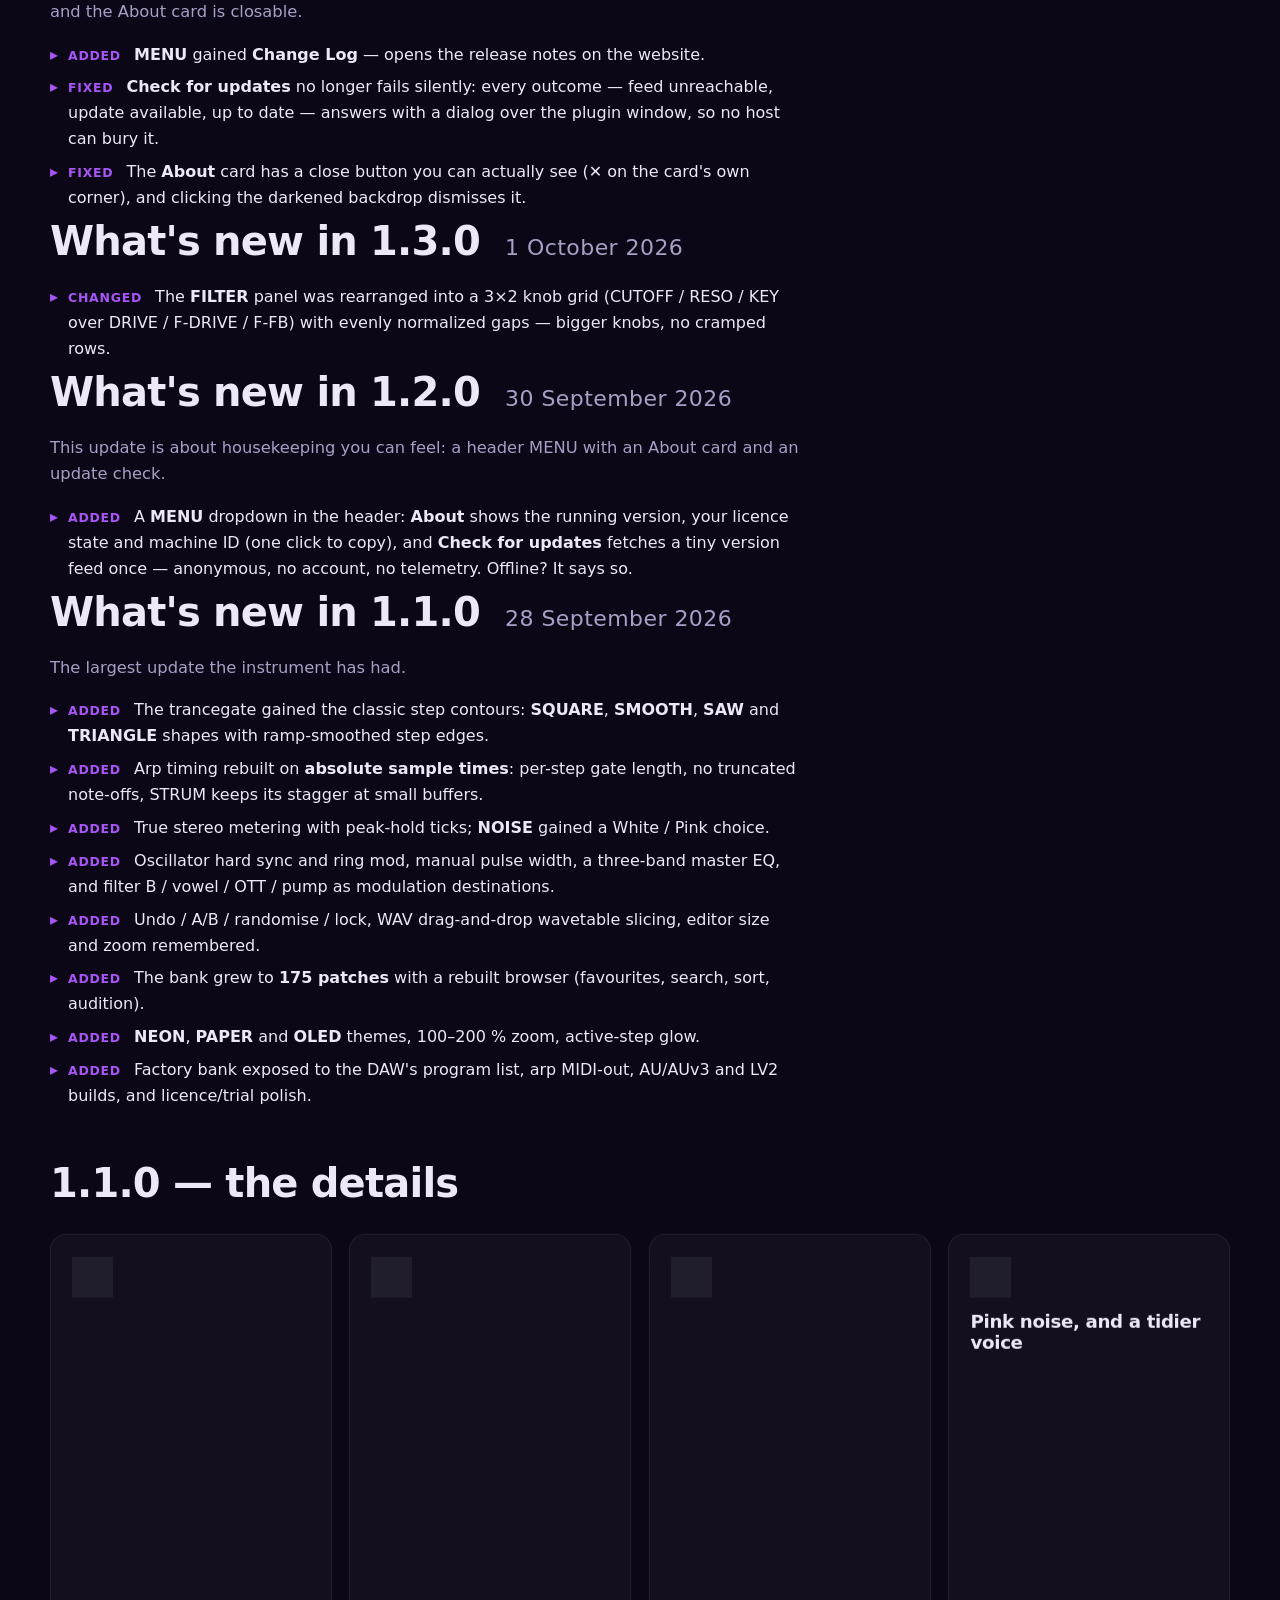
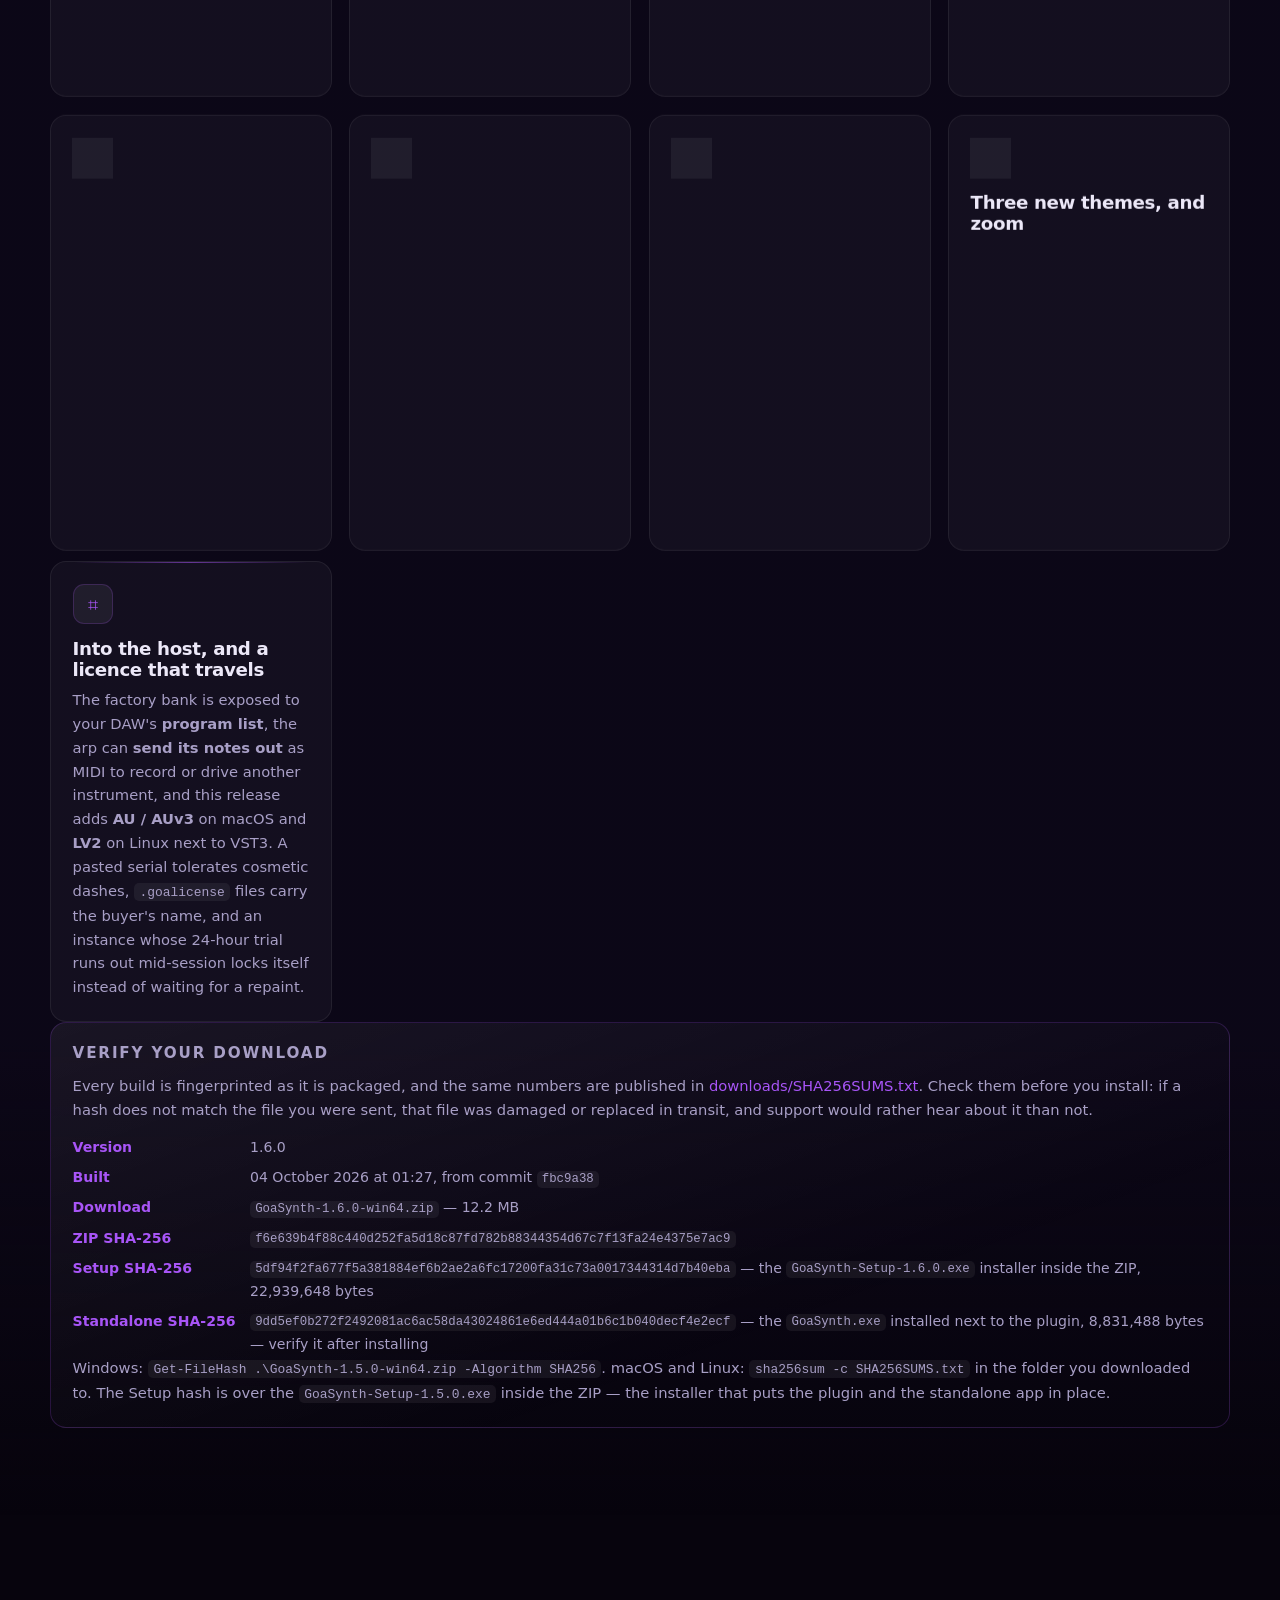
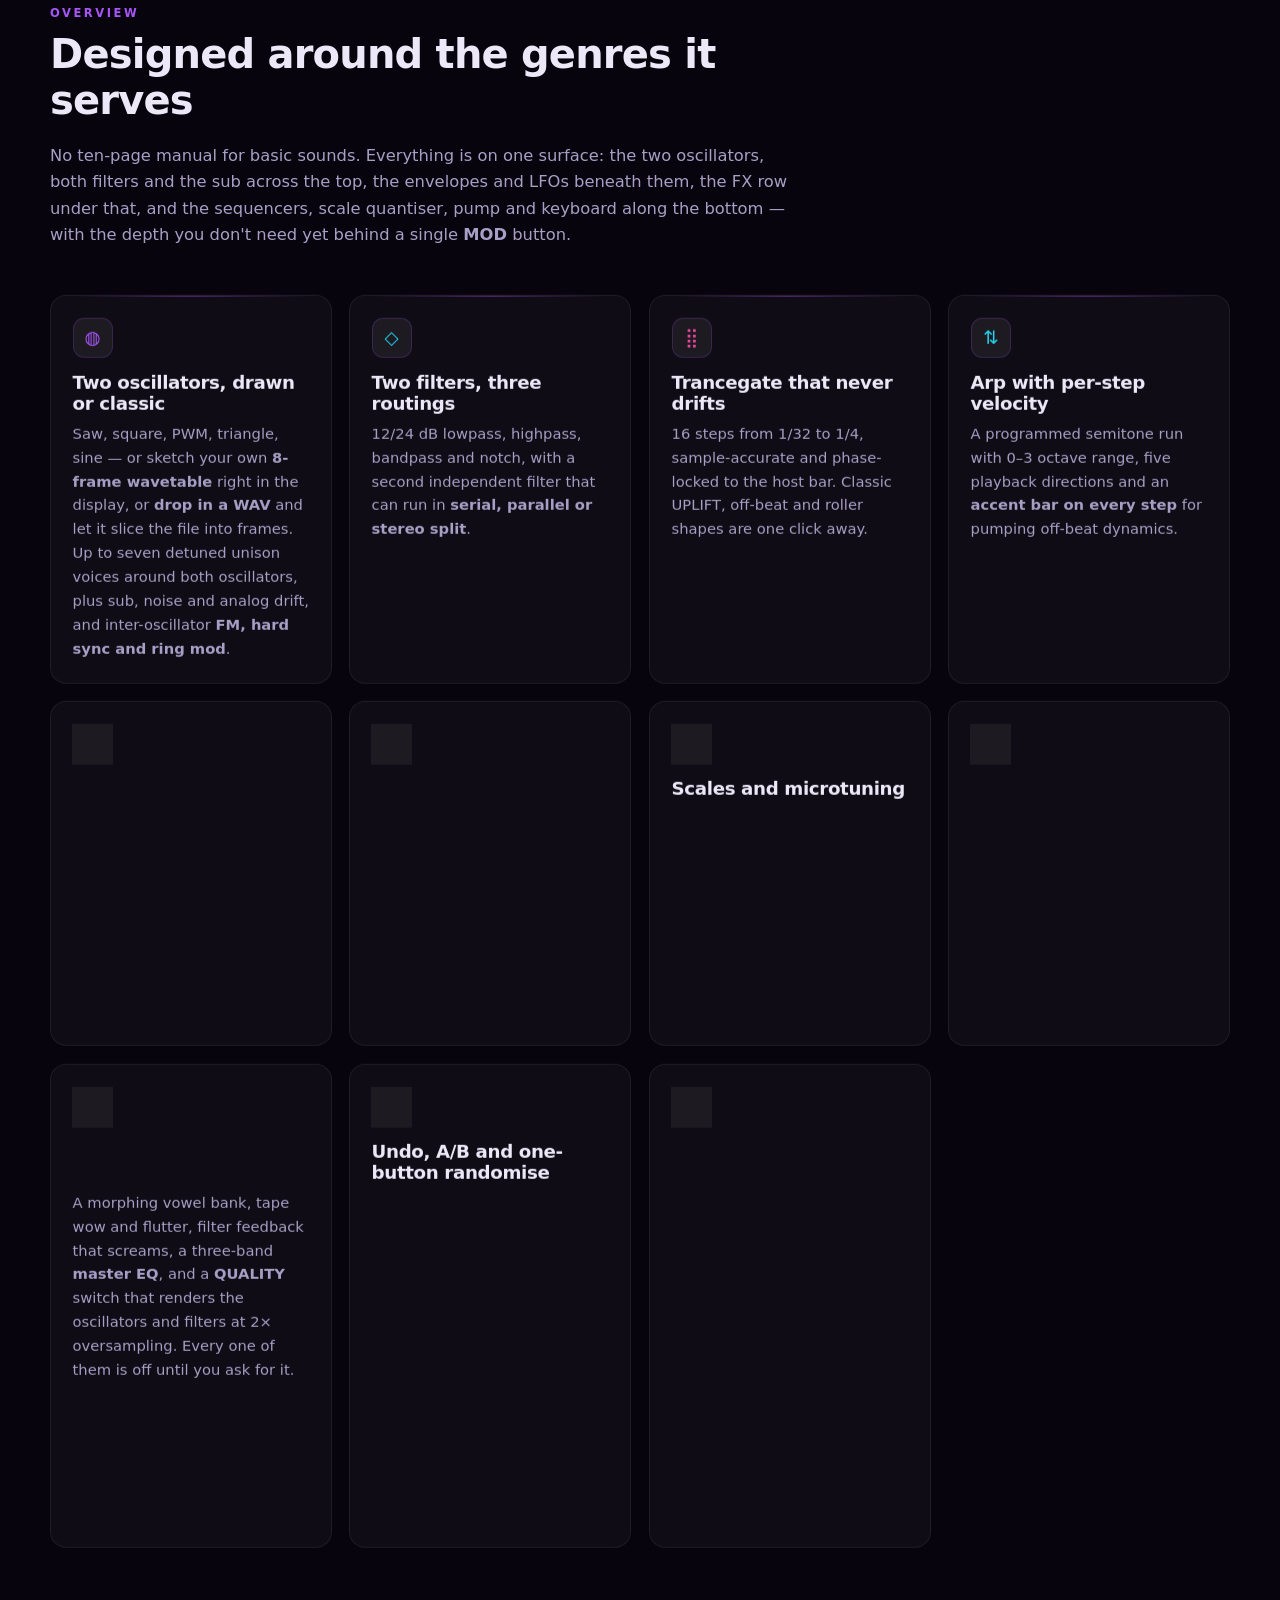
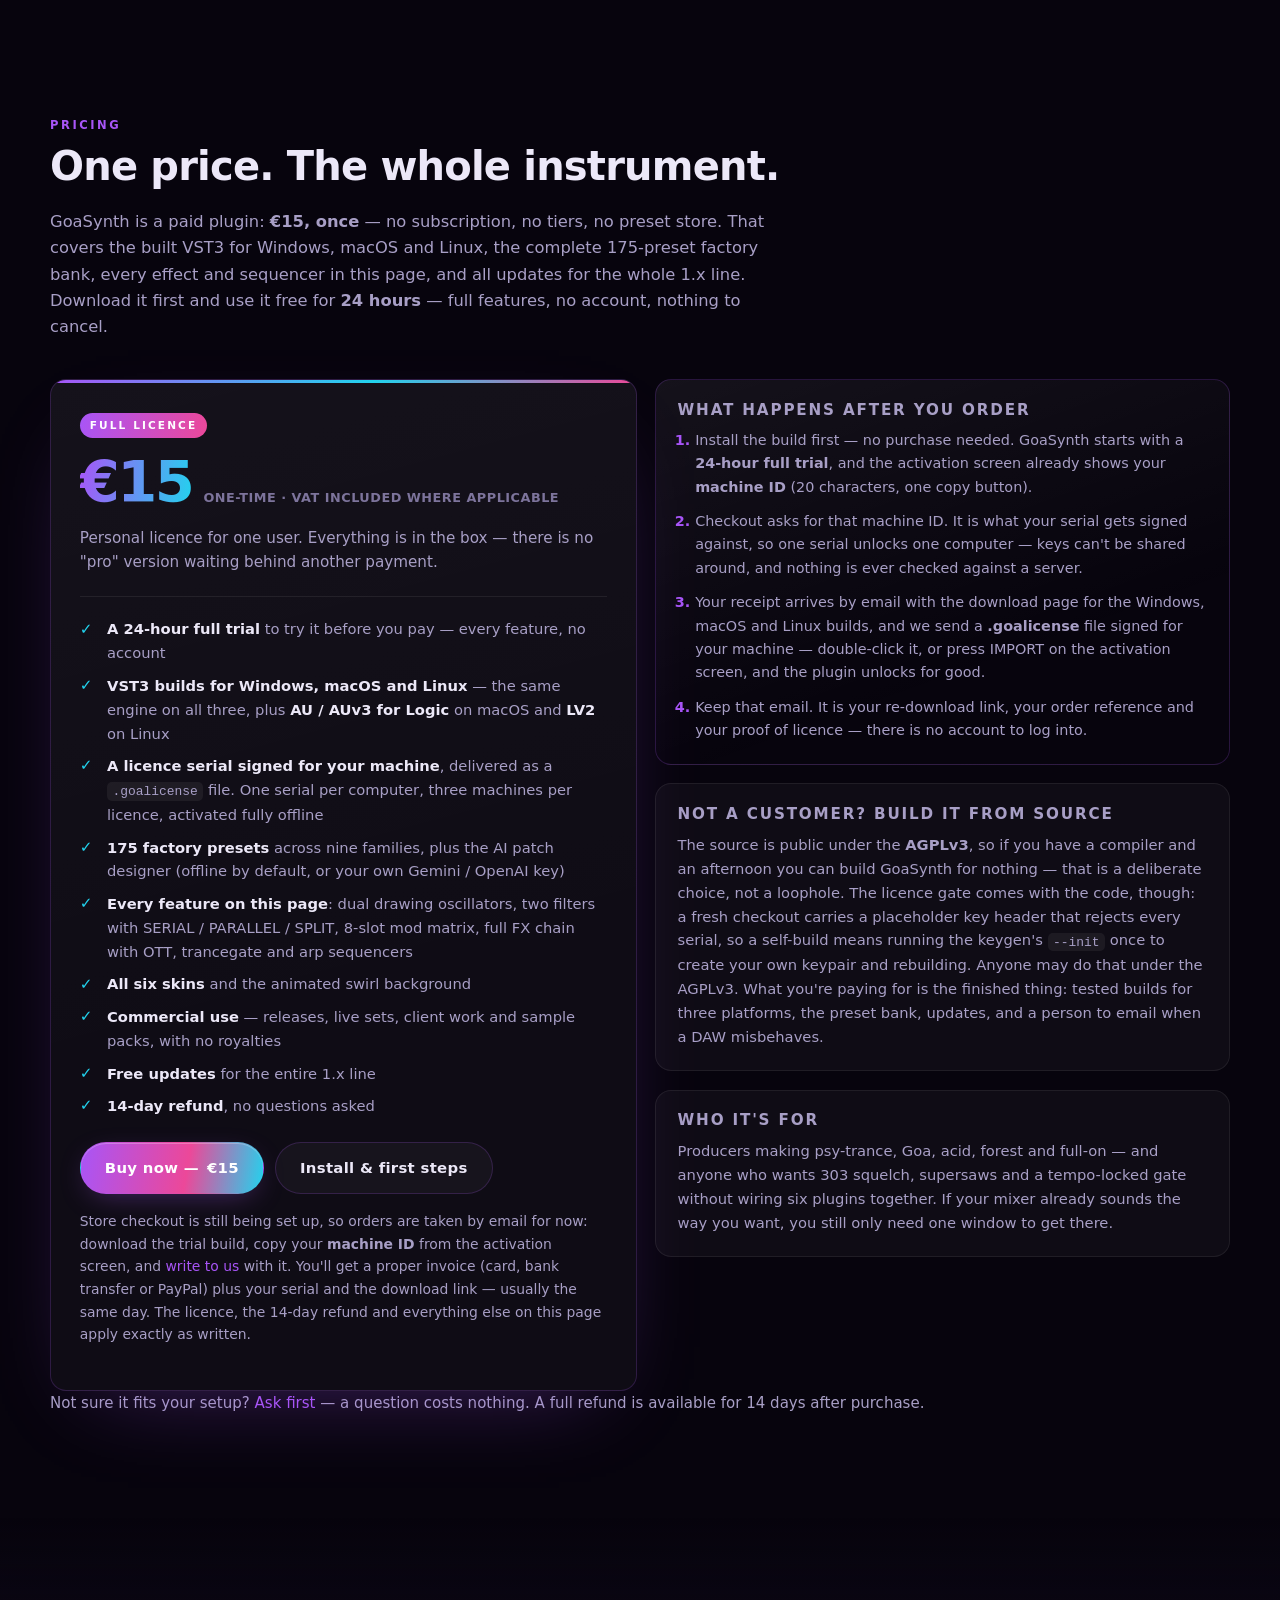
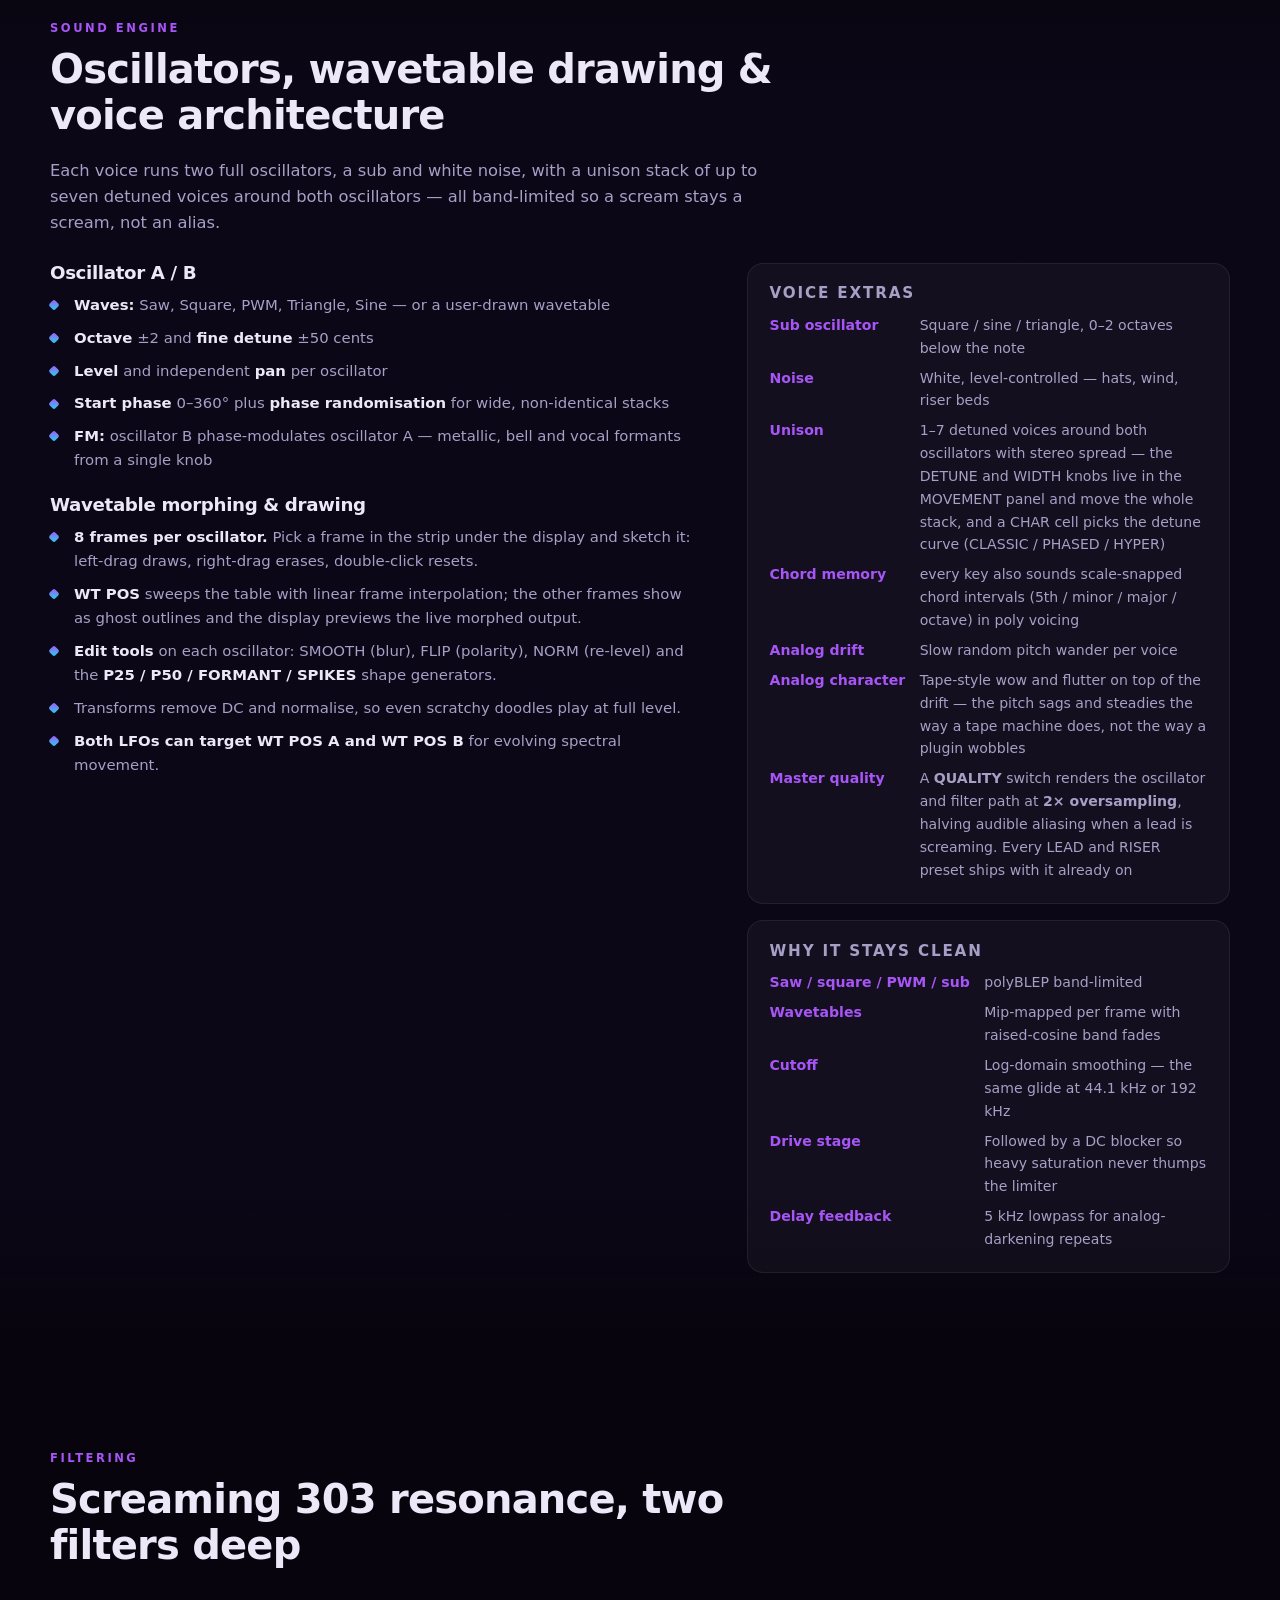
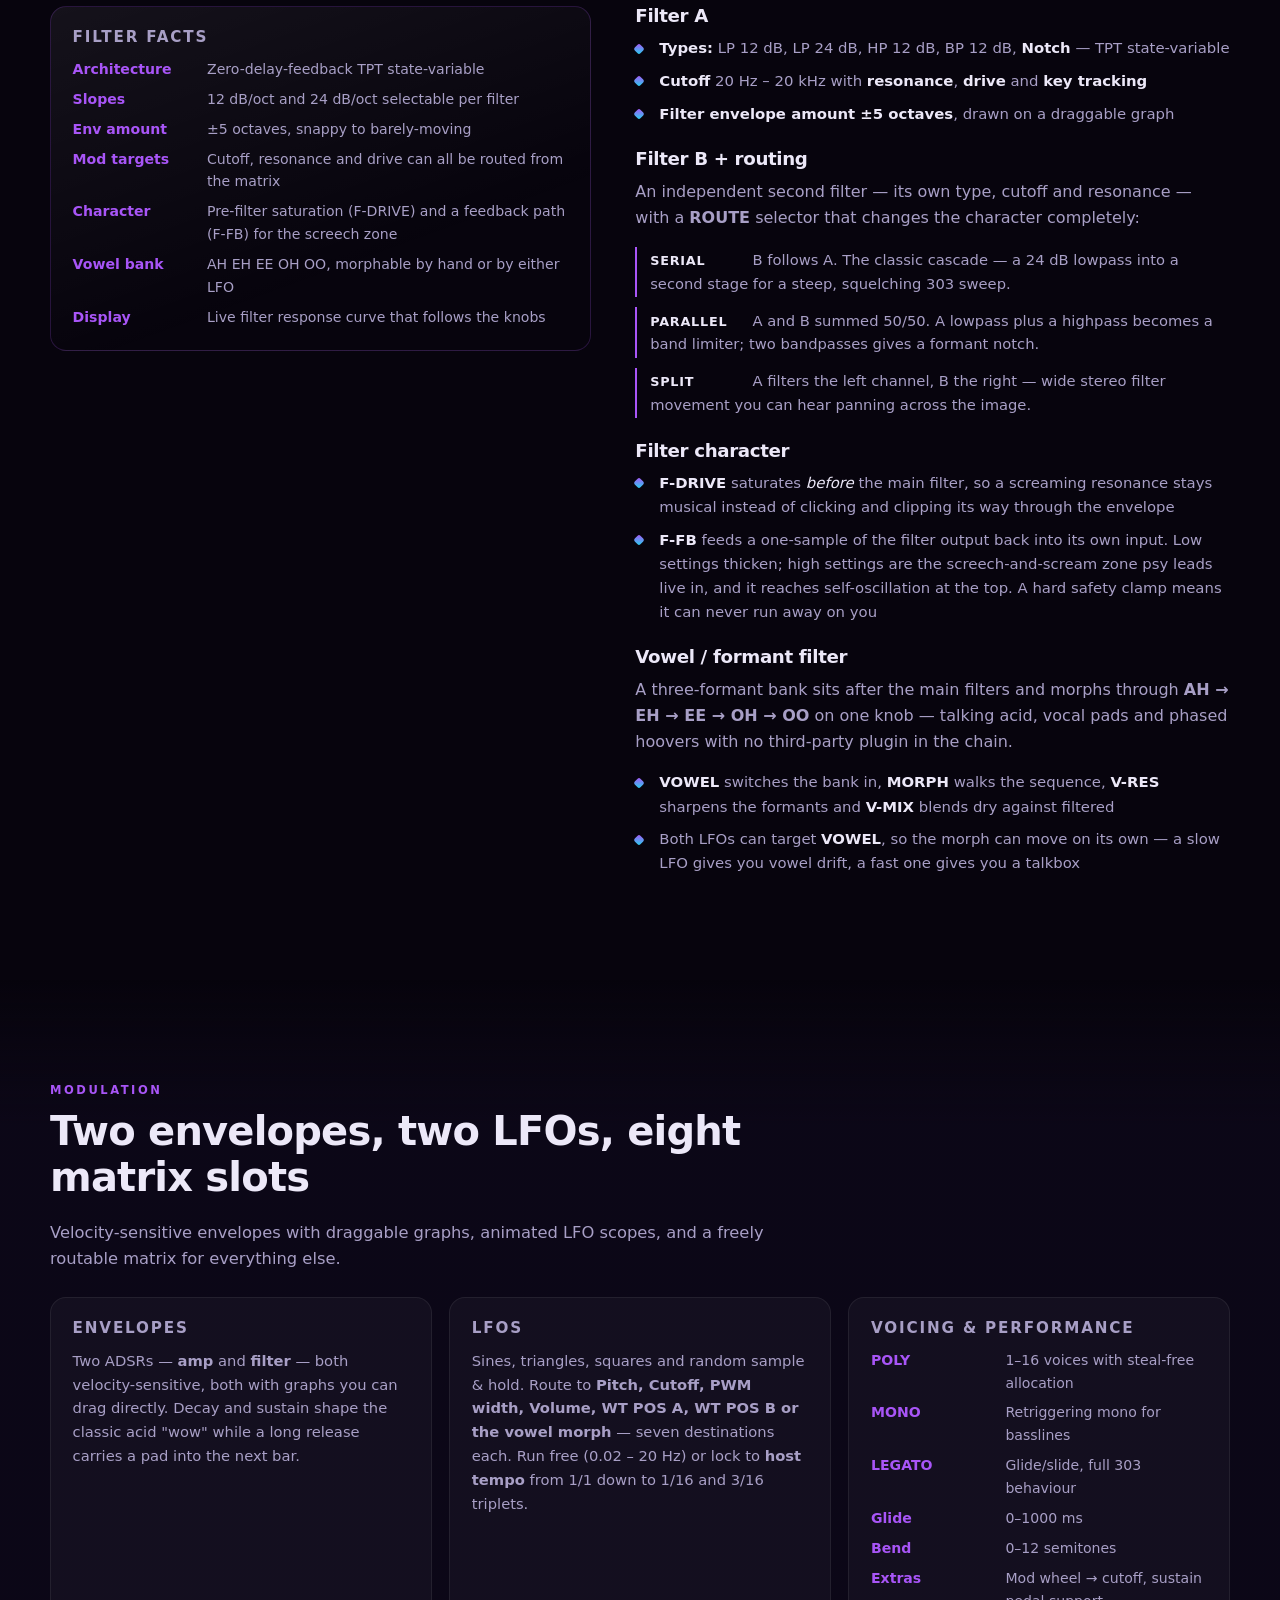
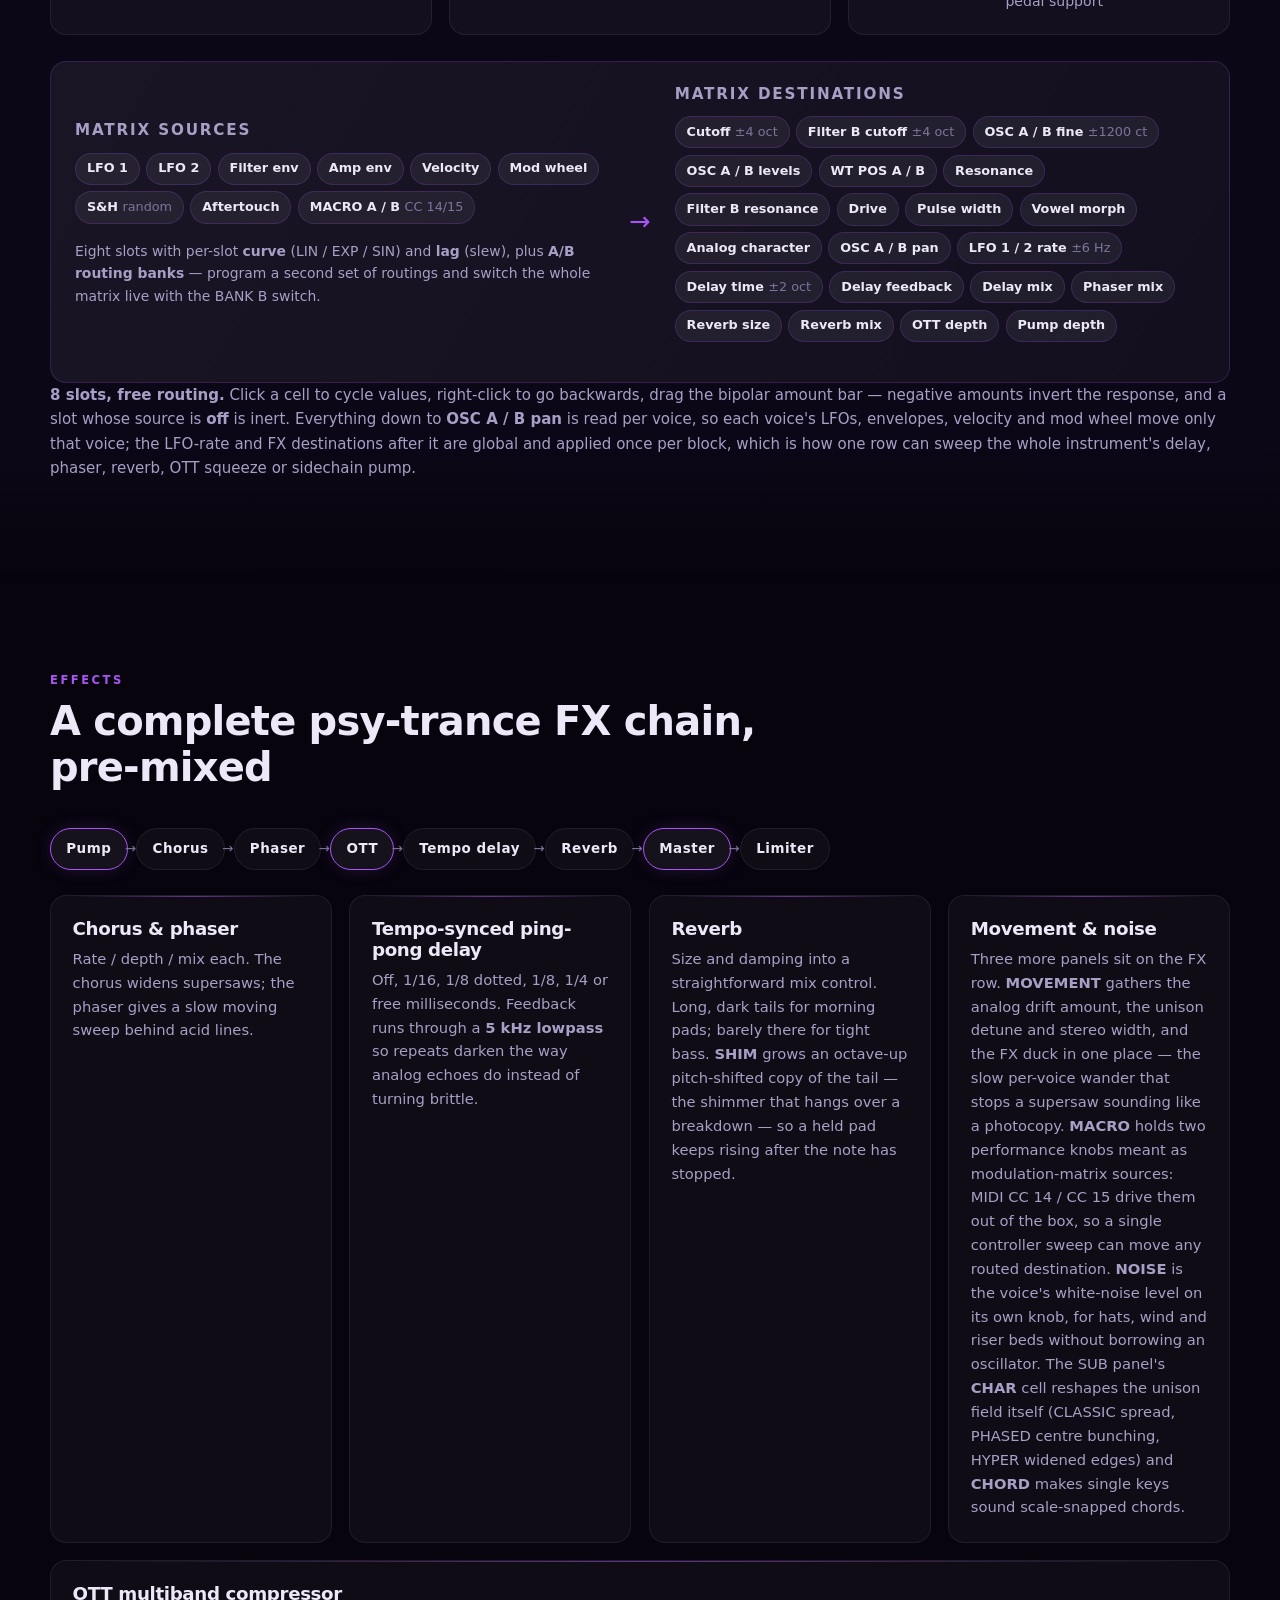
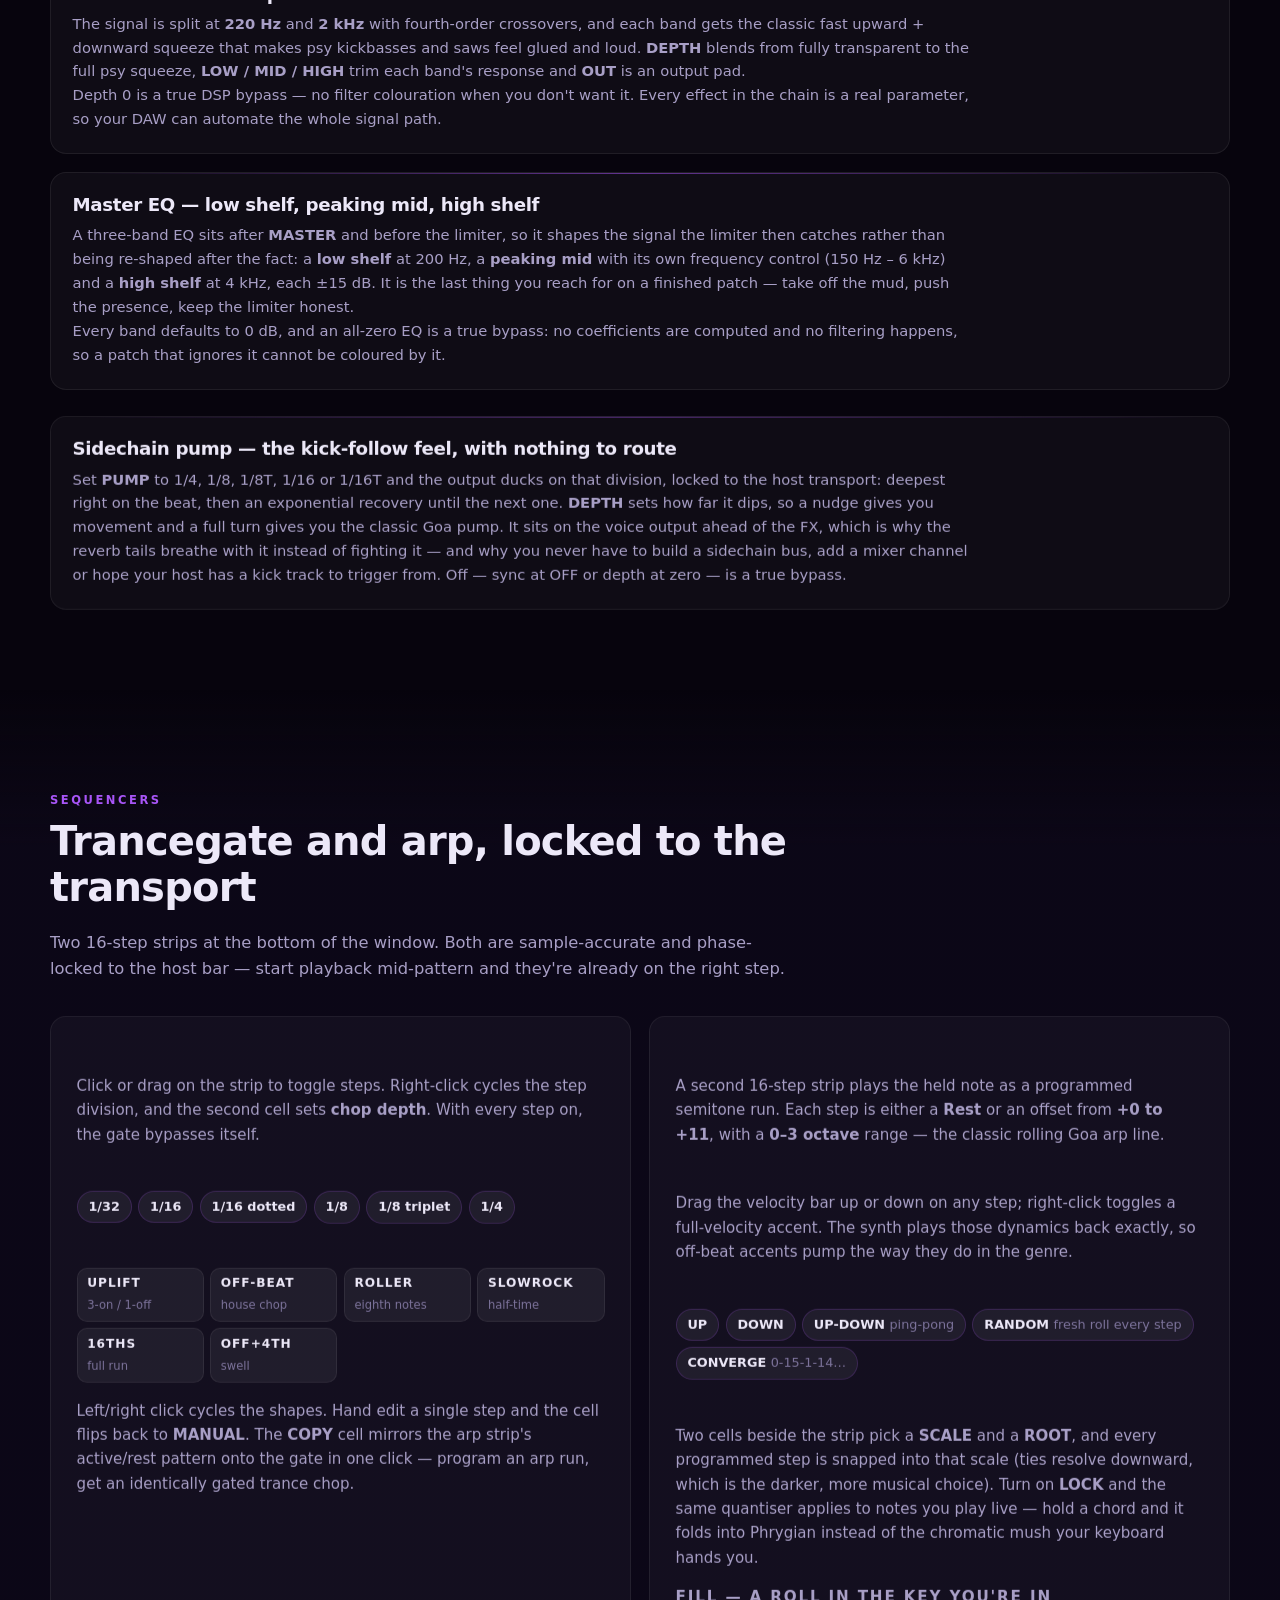
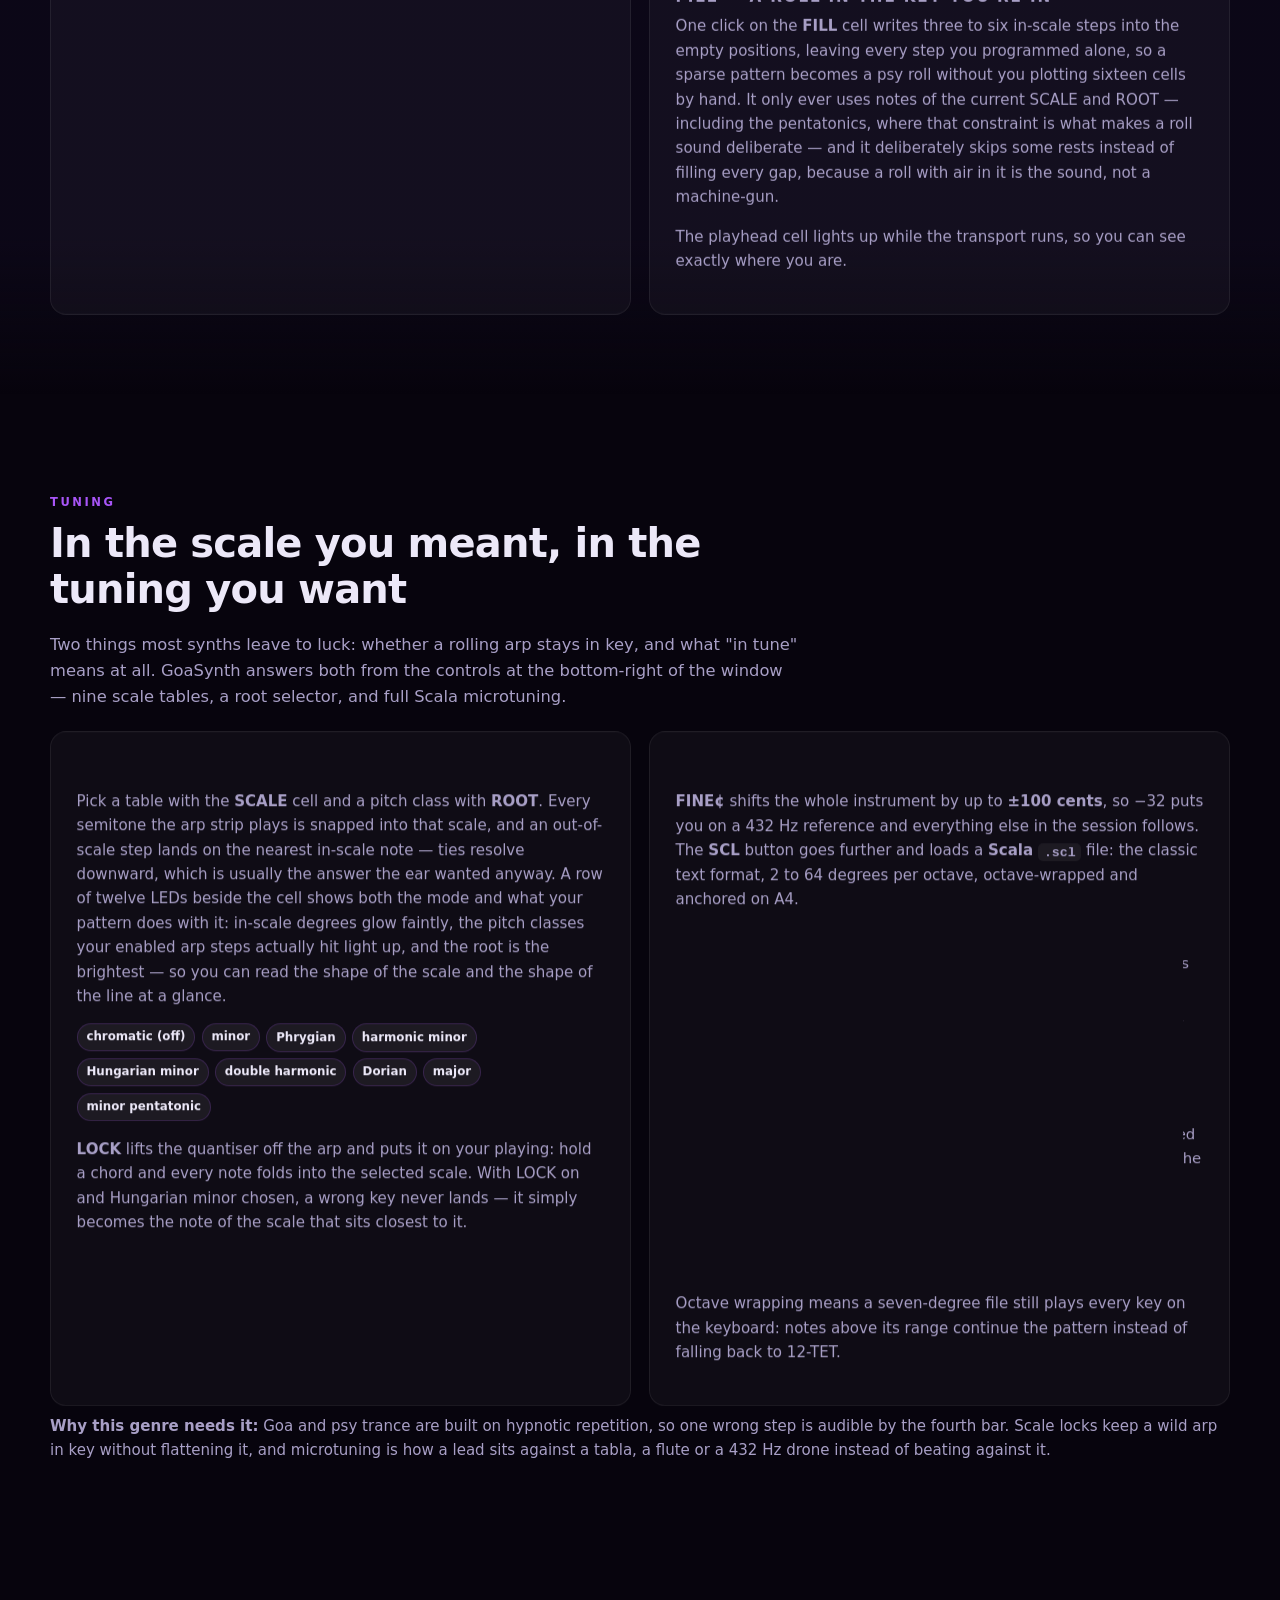
==== commit d699916a: "Release 1.6.0: land the download row and the installer size the release-probe race dropped 🤖 Generat" ====
--- a/docs/index.html
+++ b/docs/index.html
@@ -195,6 +195,7 @@
           <li><span class="cat">Added</span> The update-available dialog also shows the new version's release date and the installer's file size.</li>
           <li><span class="cat">Changed</span> The update-available dialog's download link goes straight to the new version's installer (<code>GoaSynth-Setup-&lt;version&gt;.exe</code>, attached to its GitHub release) instead of the product site.</li>
         </ul>
+        <p class="release-downloads"><span class="dl-label">Download 1.6.0</span><a href="https://github.com/Y4m4/GoaSynth/releases/download/v1.6.0/GoaSynth-1.6.0-win64.zip">ZIP package</a><span class="sep">·</span><a href="https://github.com/Y4m4/GoaSynth/releases/download/v1.6.0/GoaSynth-Setup-1.6.0.exe">Installer</a><span class="sep">·</span><a href="https://github.com/Y4m4/GoaSynth/releases/download/v1.6.0/SHA256SUMS.txt">SHA-256 checksums</a><span class="sep">·</span><a href="https://github.com/Y4m4/GoaSynth/releases/tag/v1.6.0">all files</a></p>
         <h2 id="v1.5.0">What's new in 1.5.0 <span class="ver-date">2 October 2026</span></h2>
         <p class="section-lede">
                   The update dialog tells you what changed: release notes now travel in the version feed the plugin already fetches, and a <b>View full change log</b> link opens them in the browser.
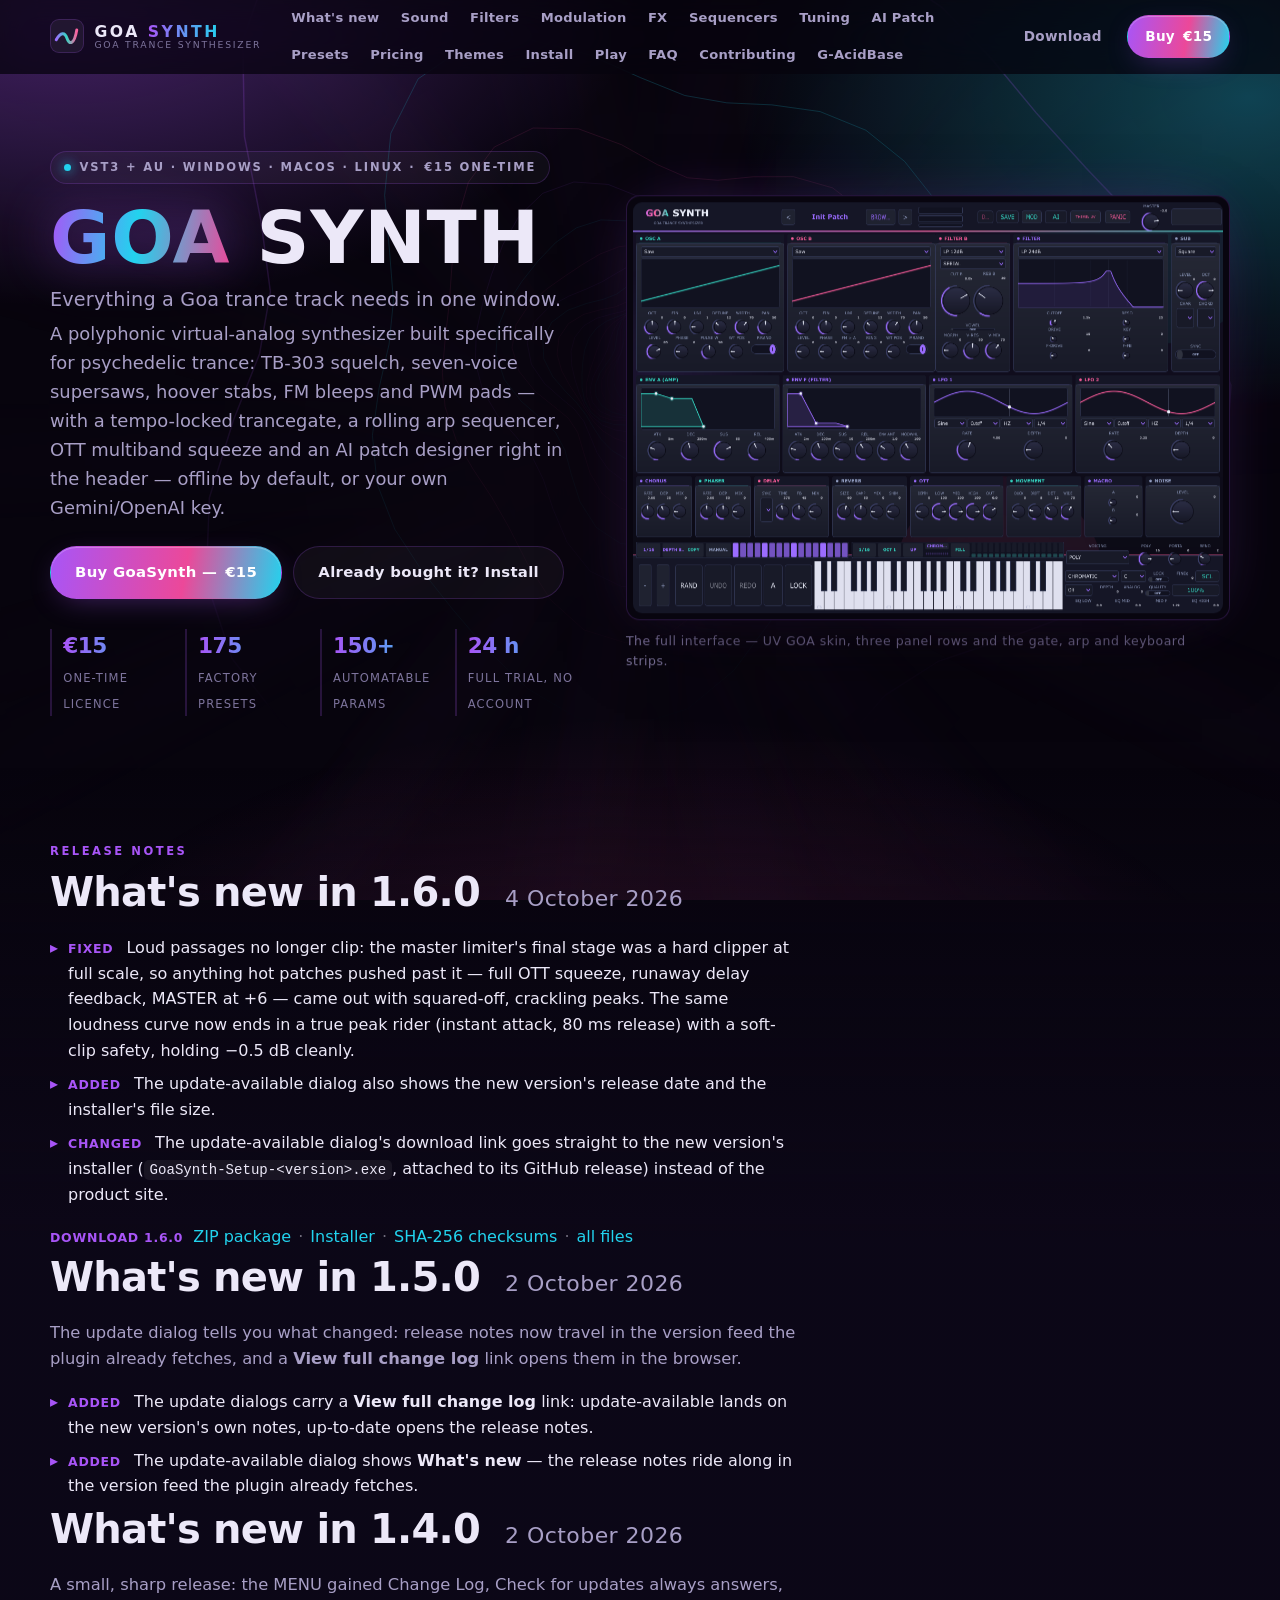
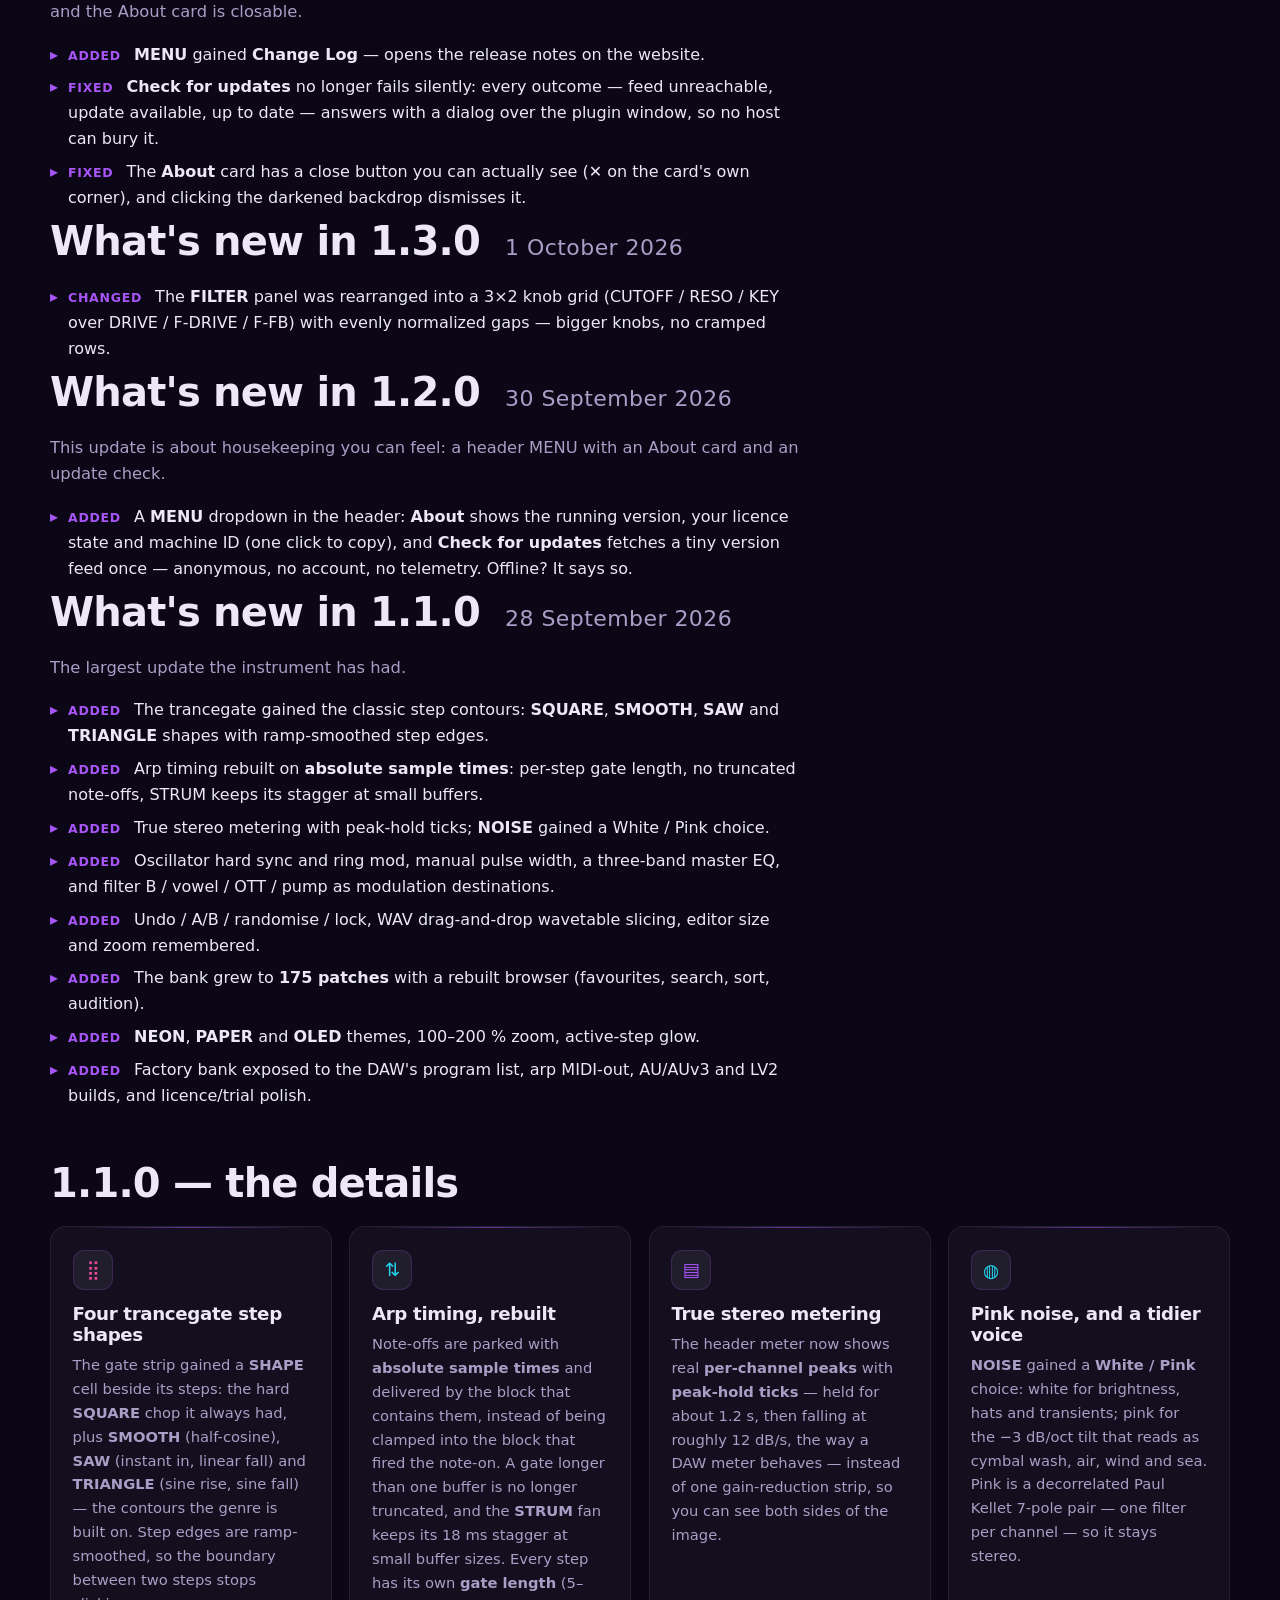
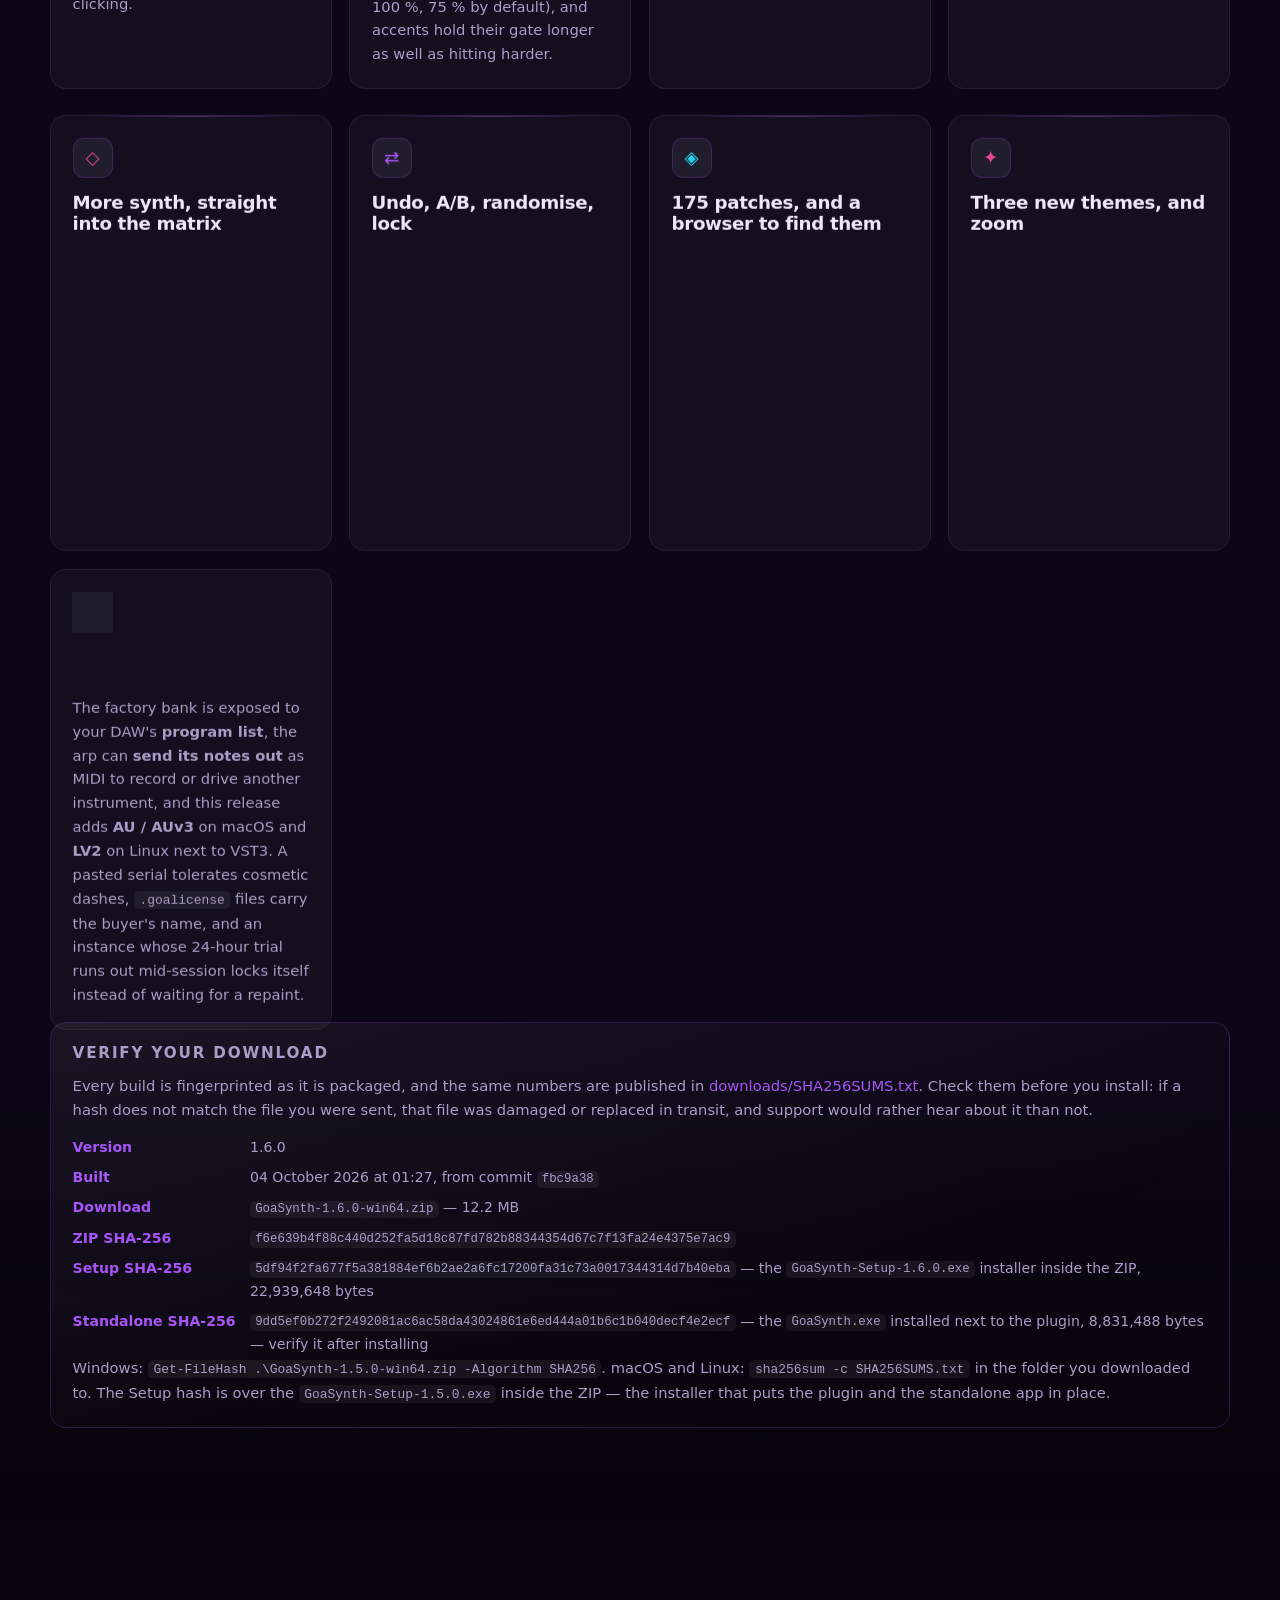
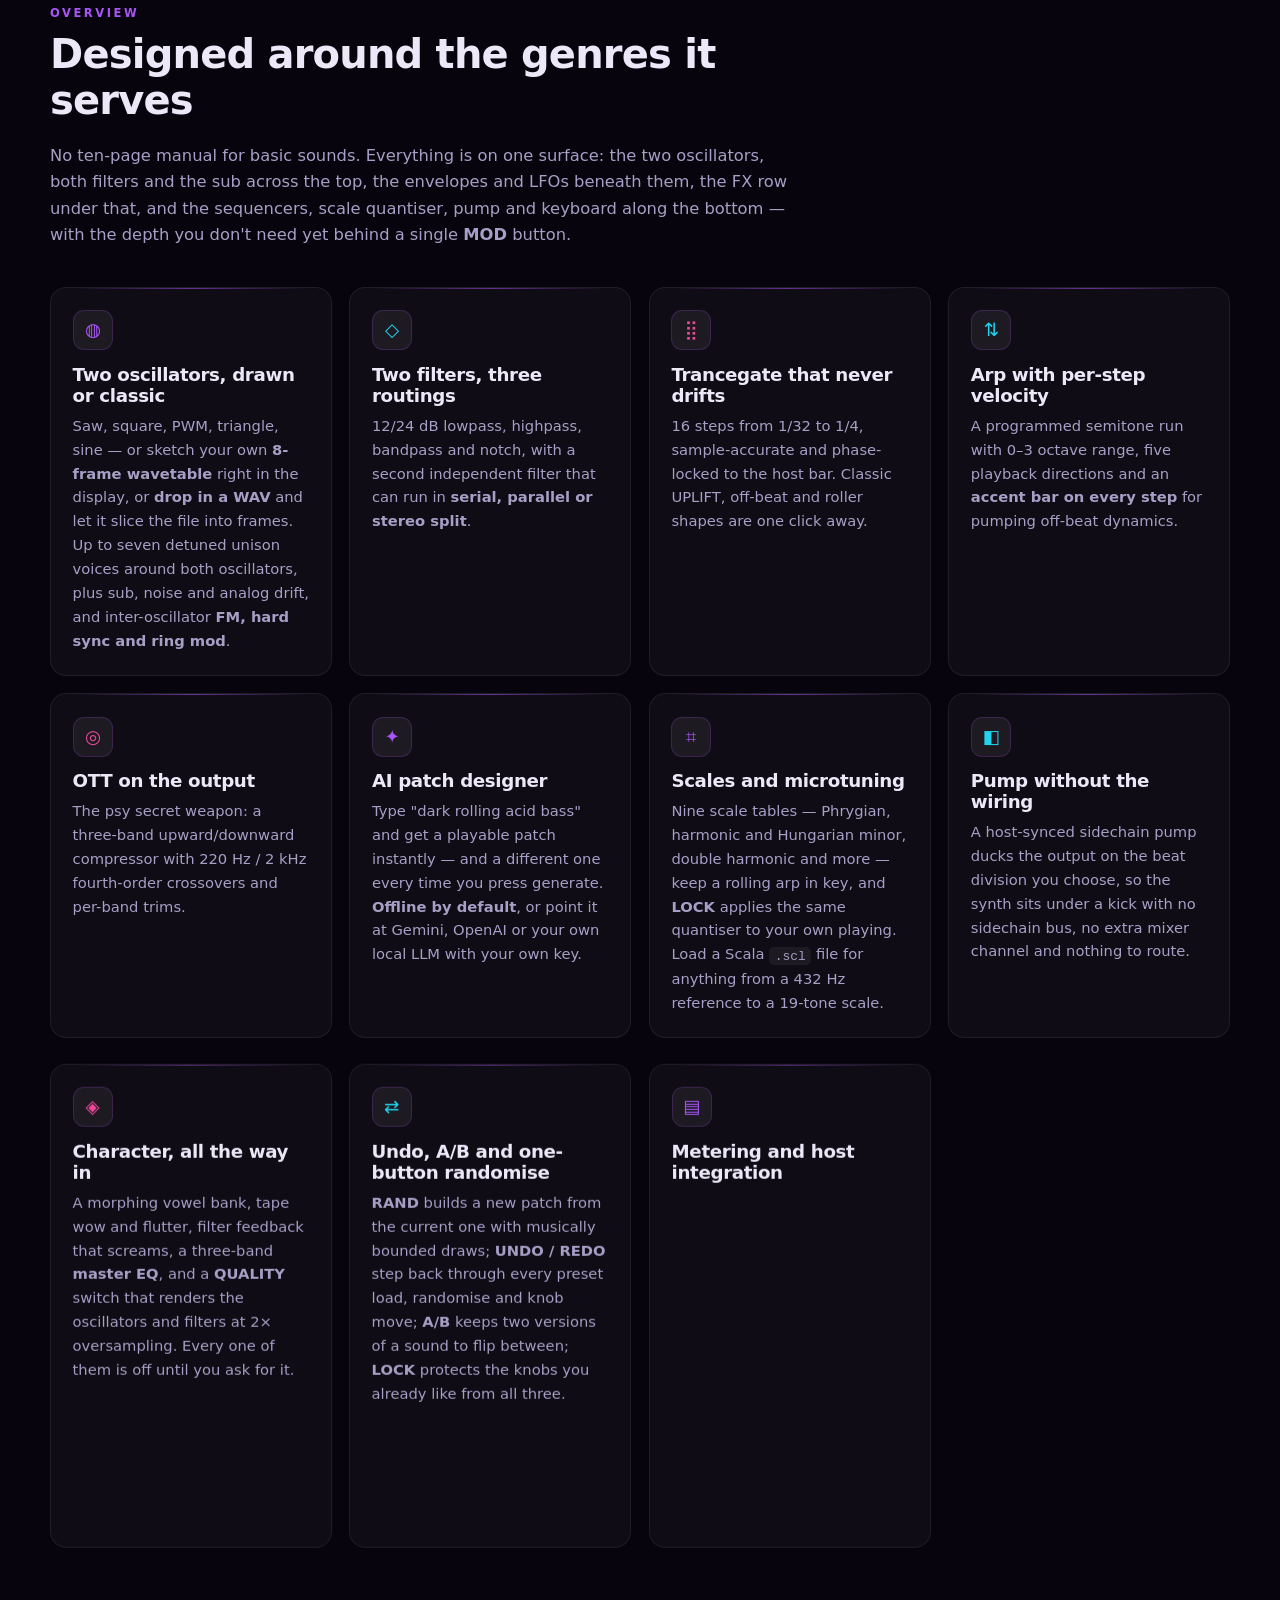
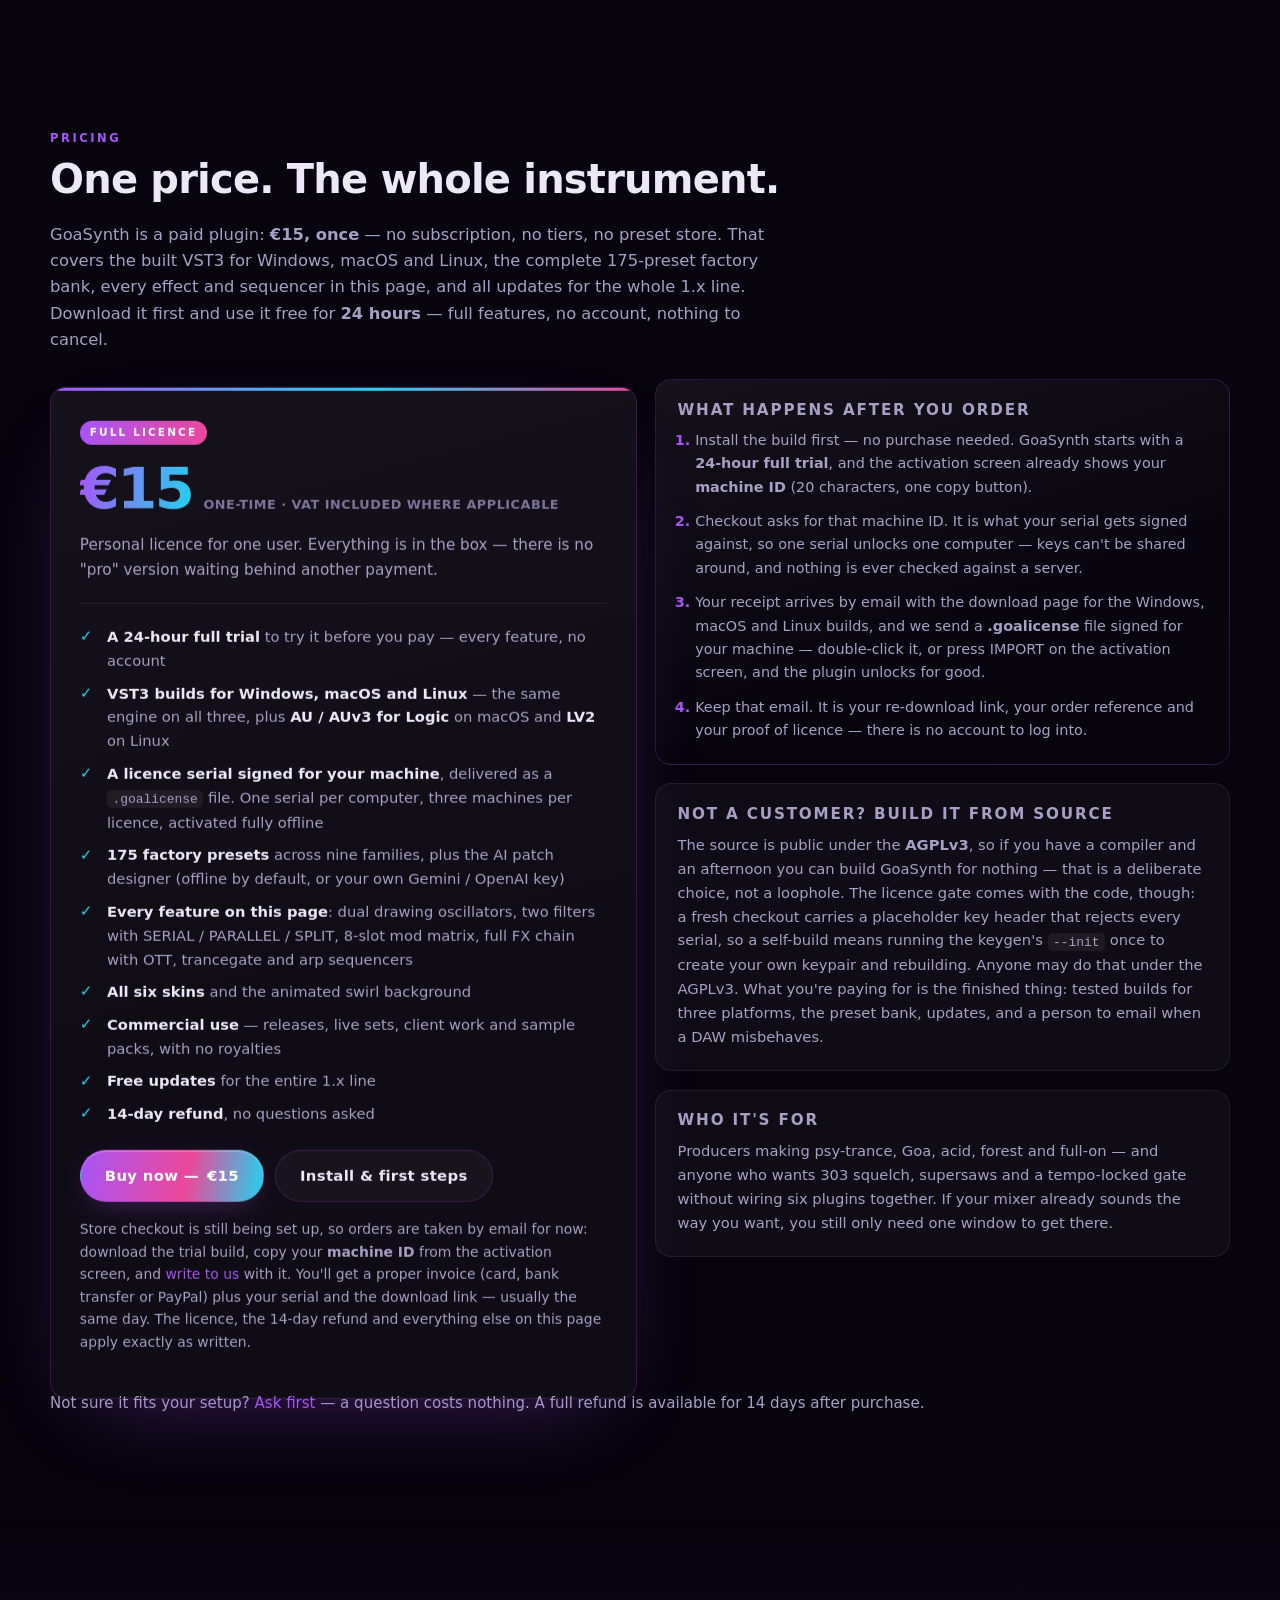
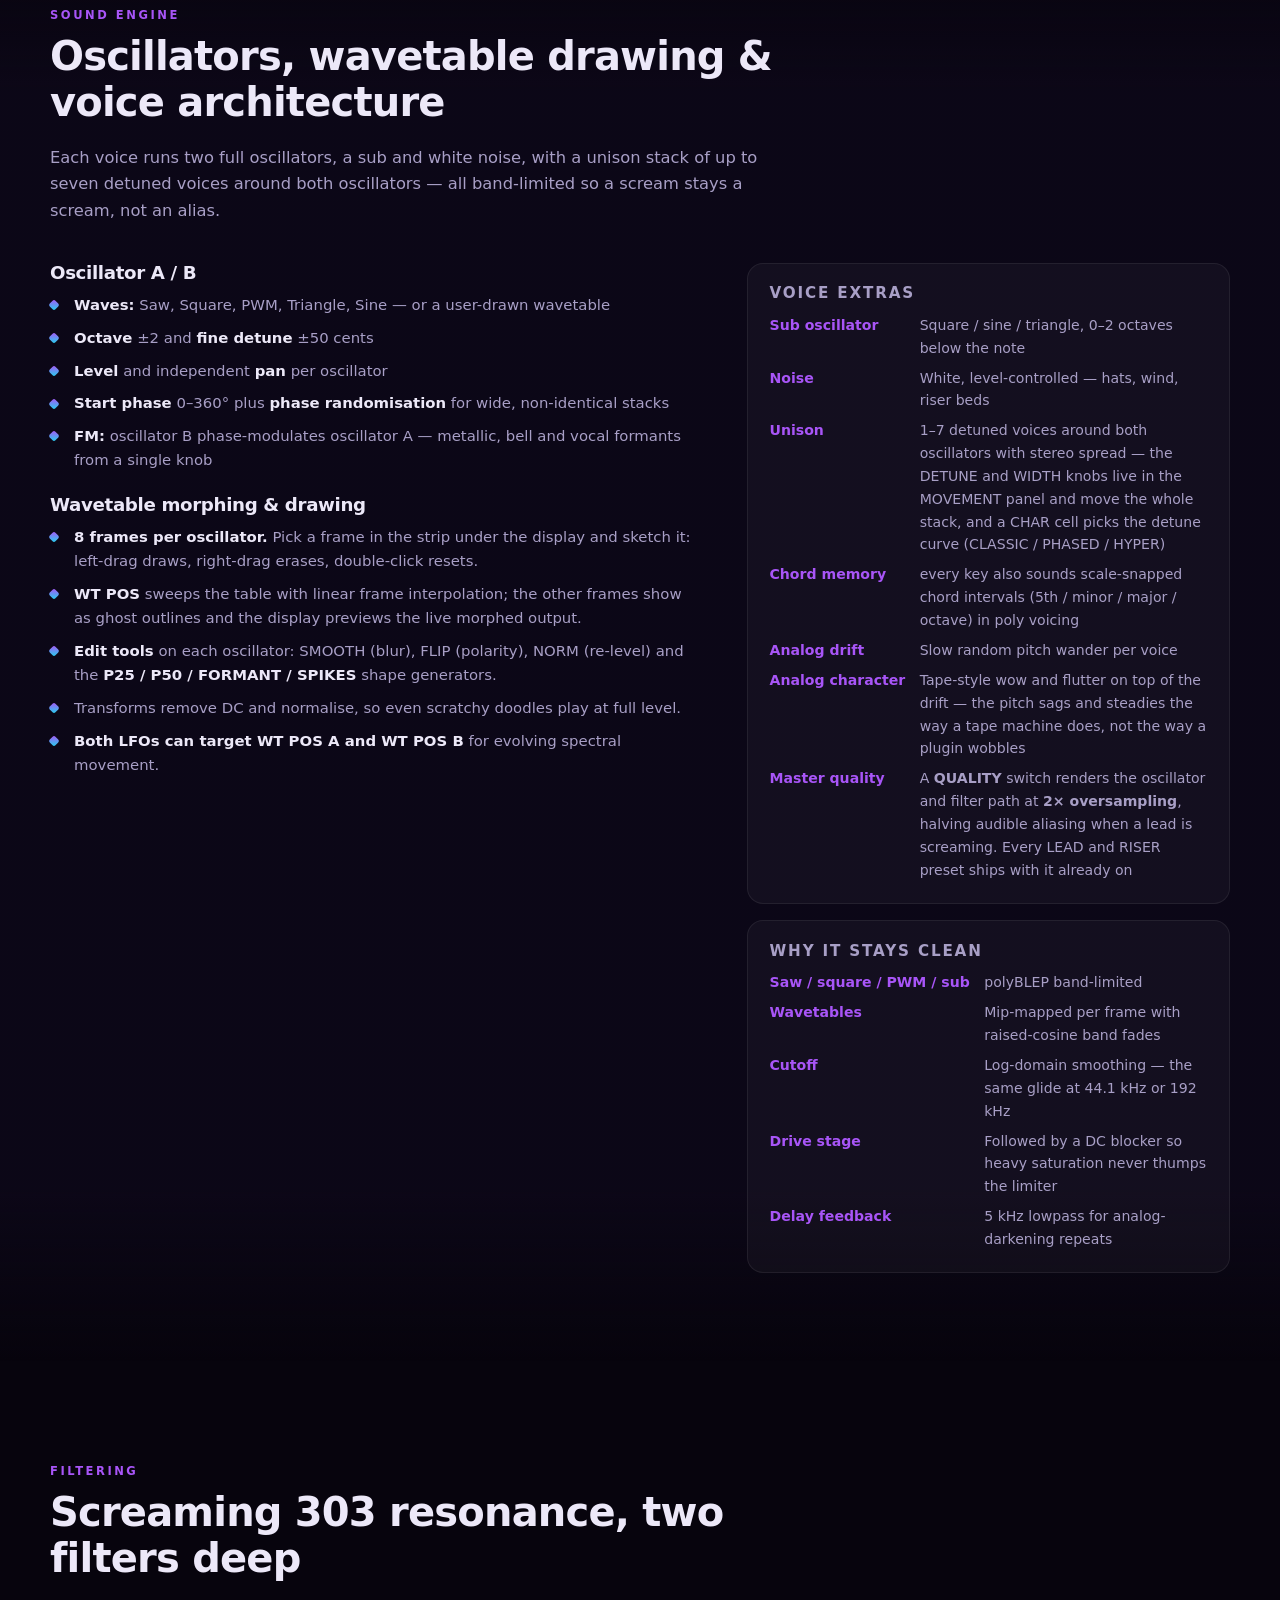
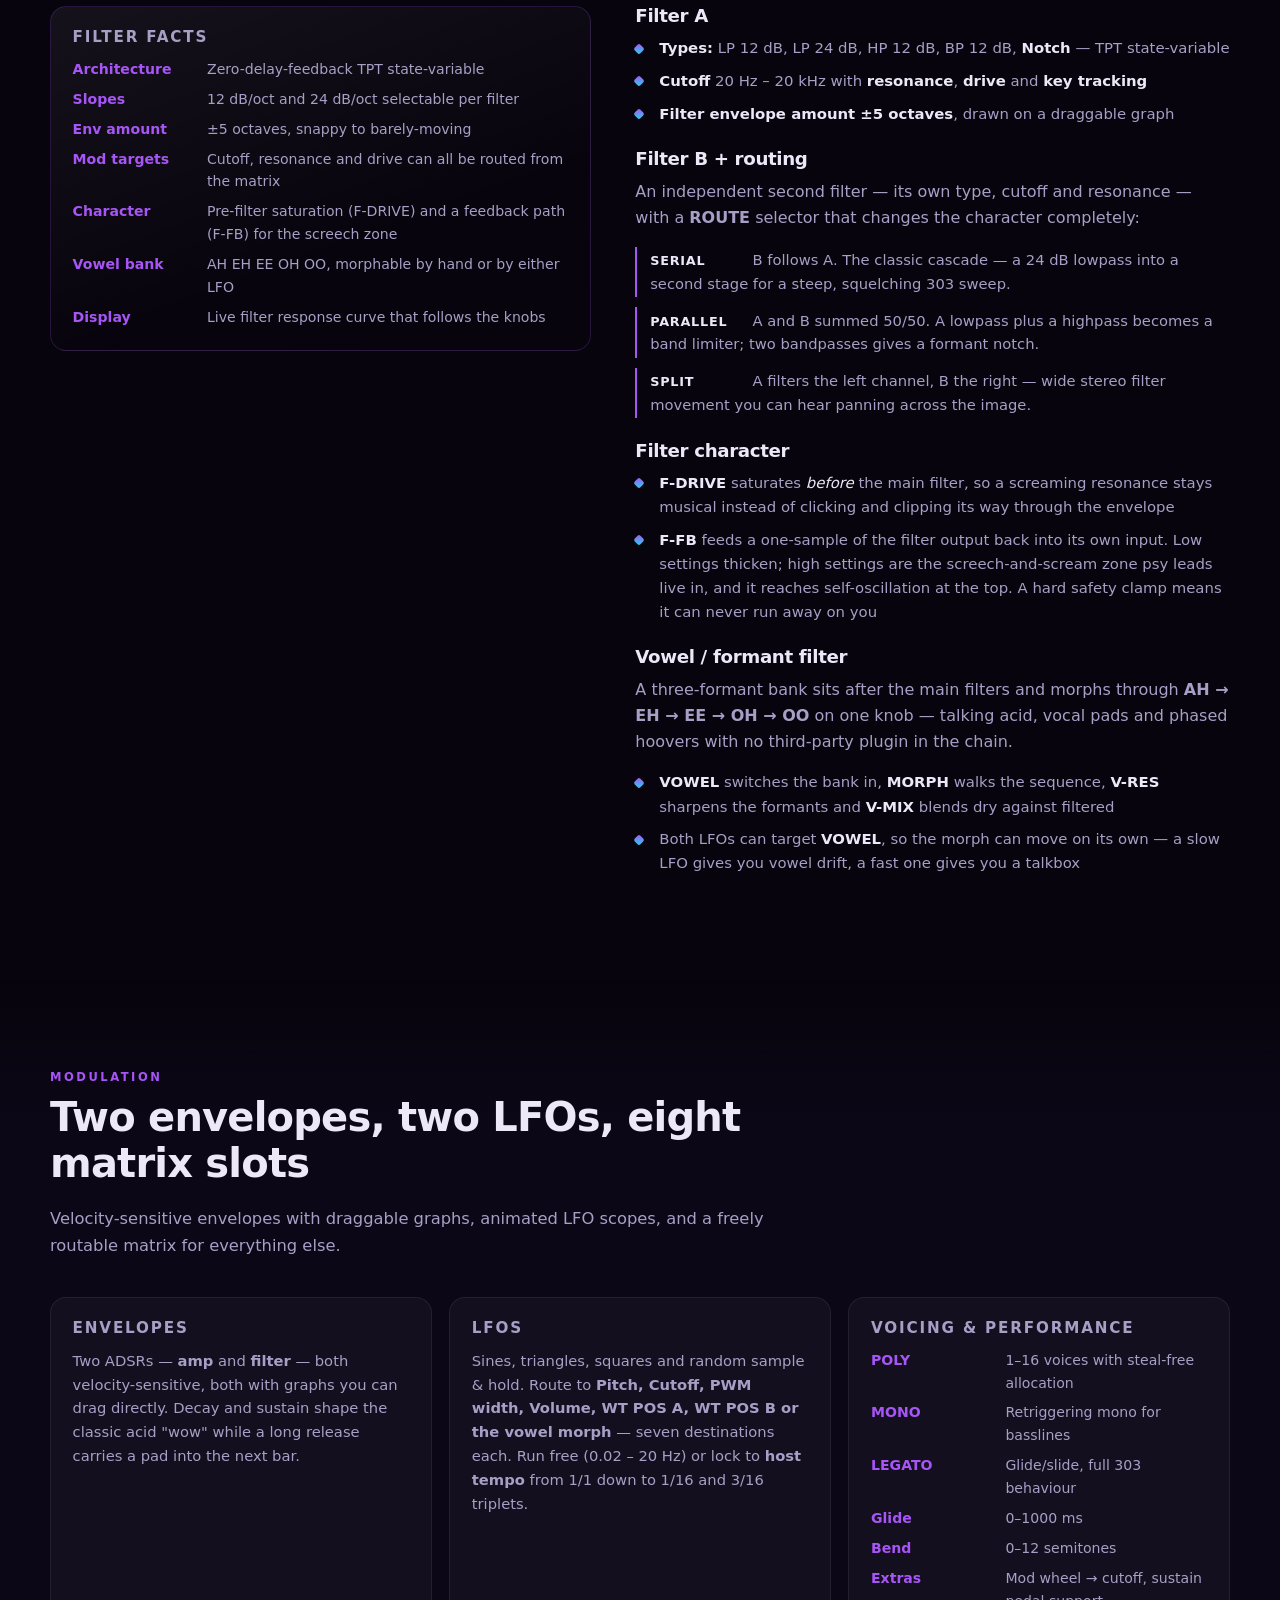
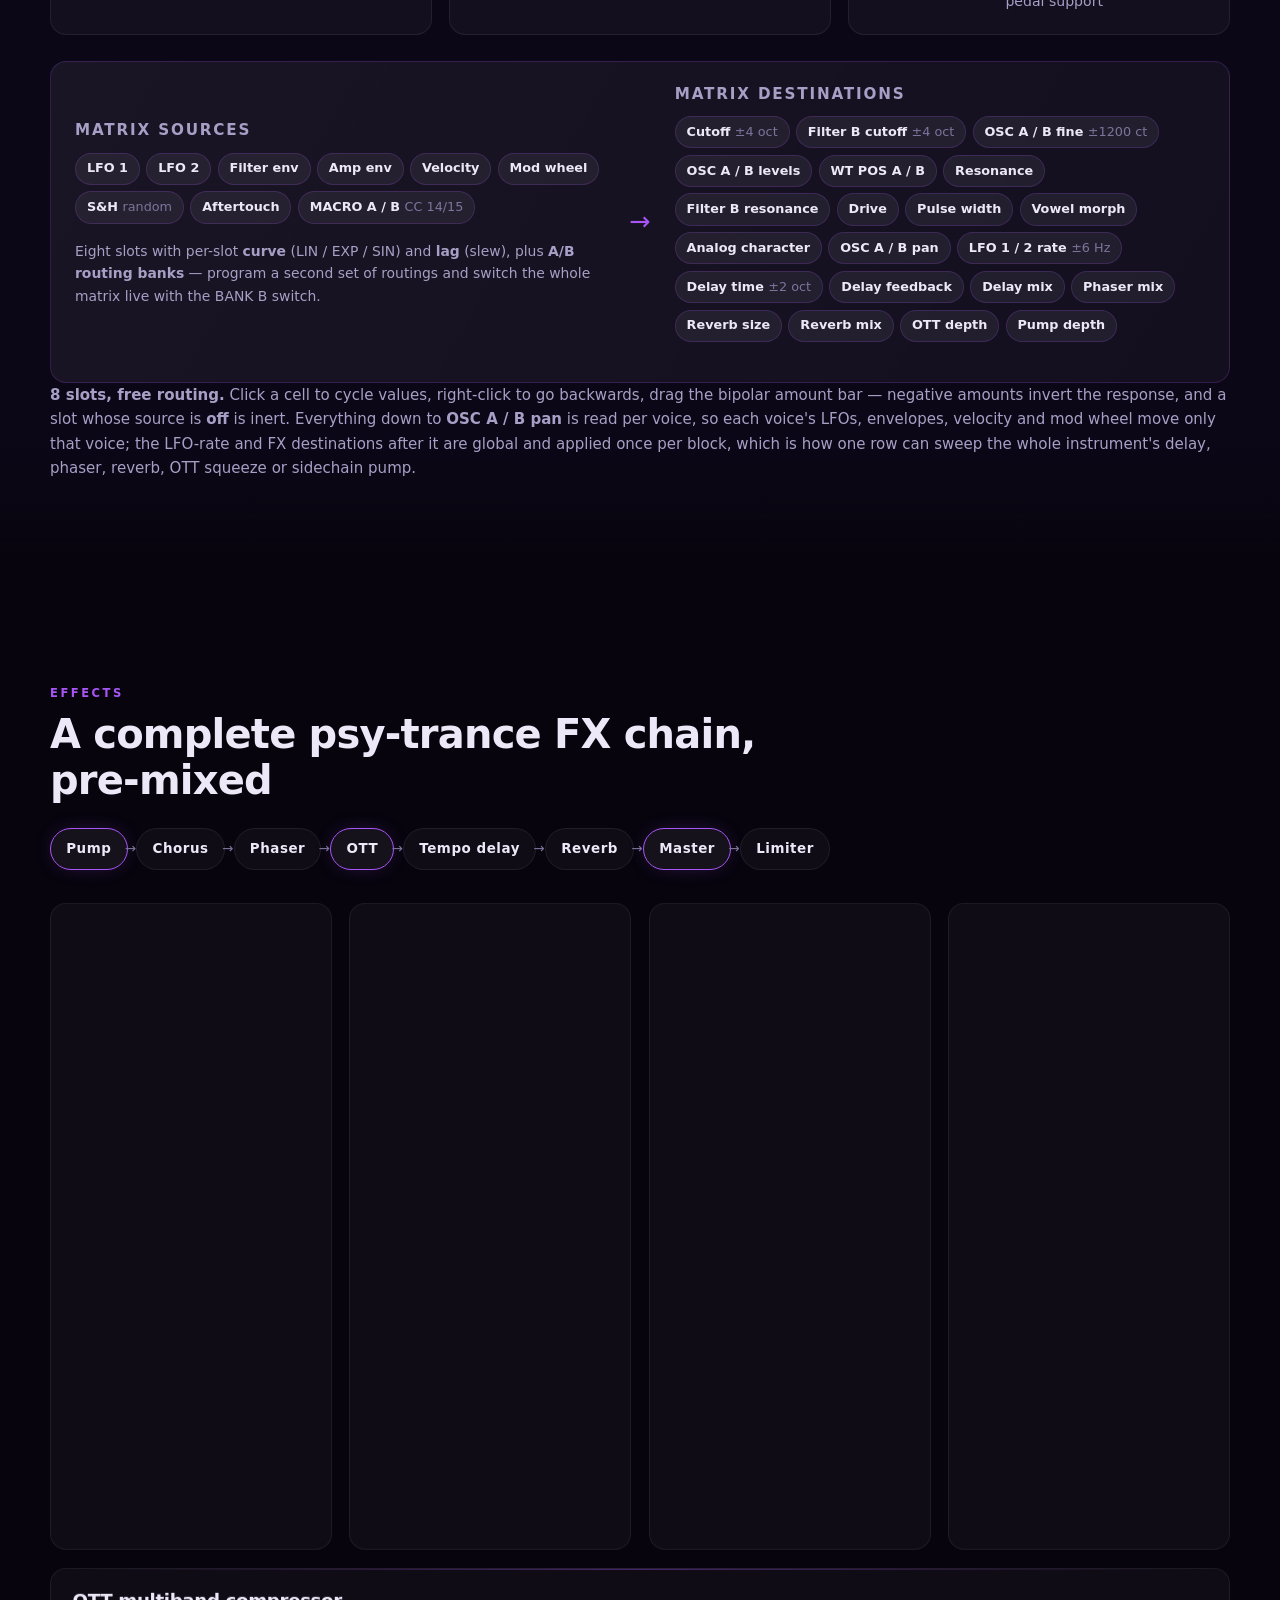
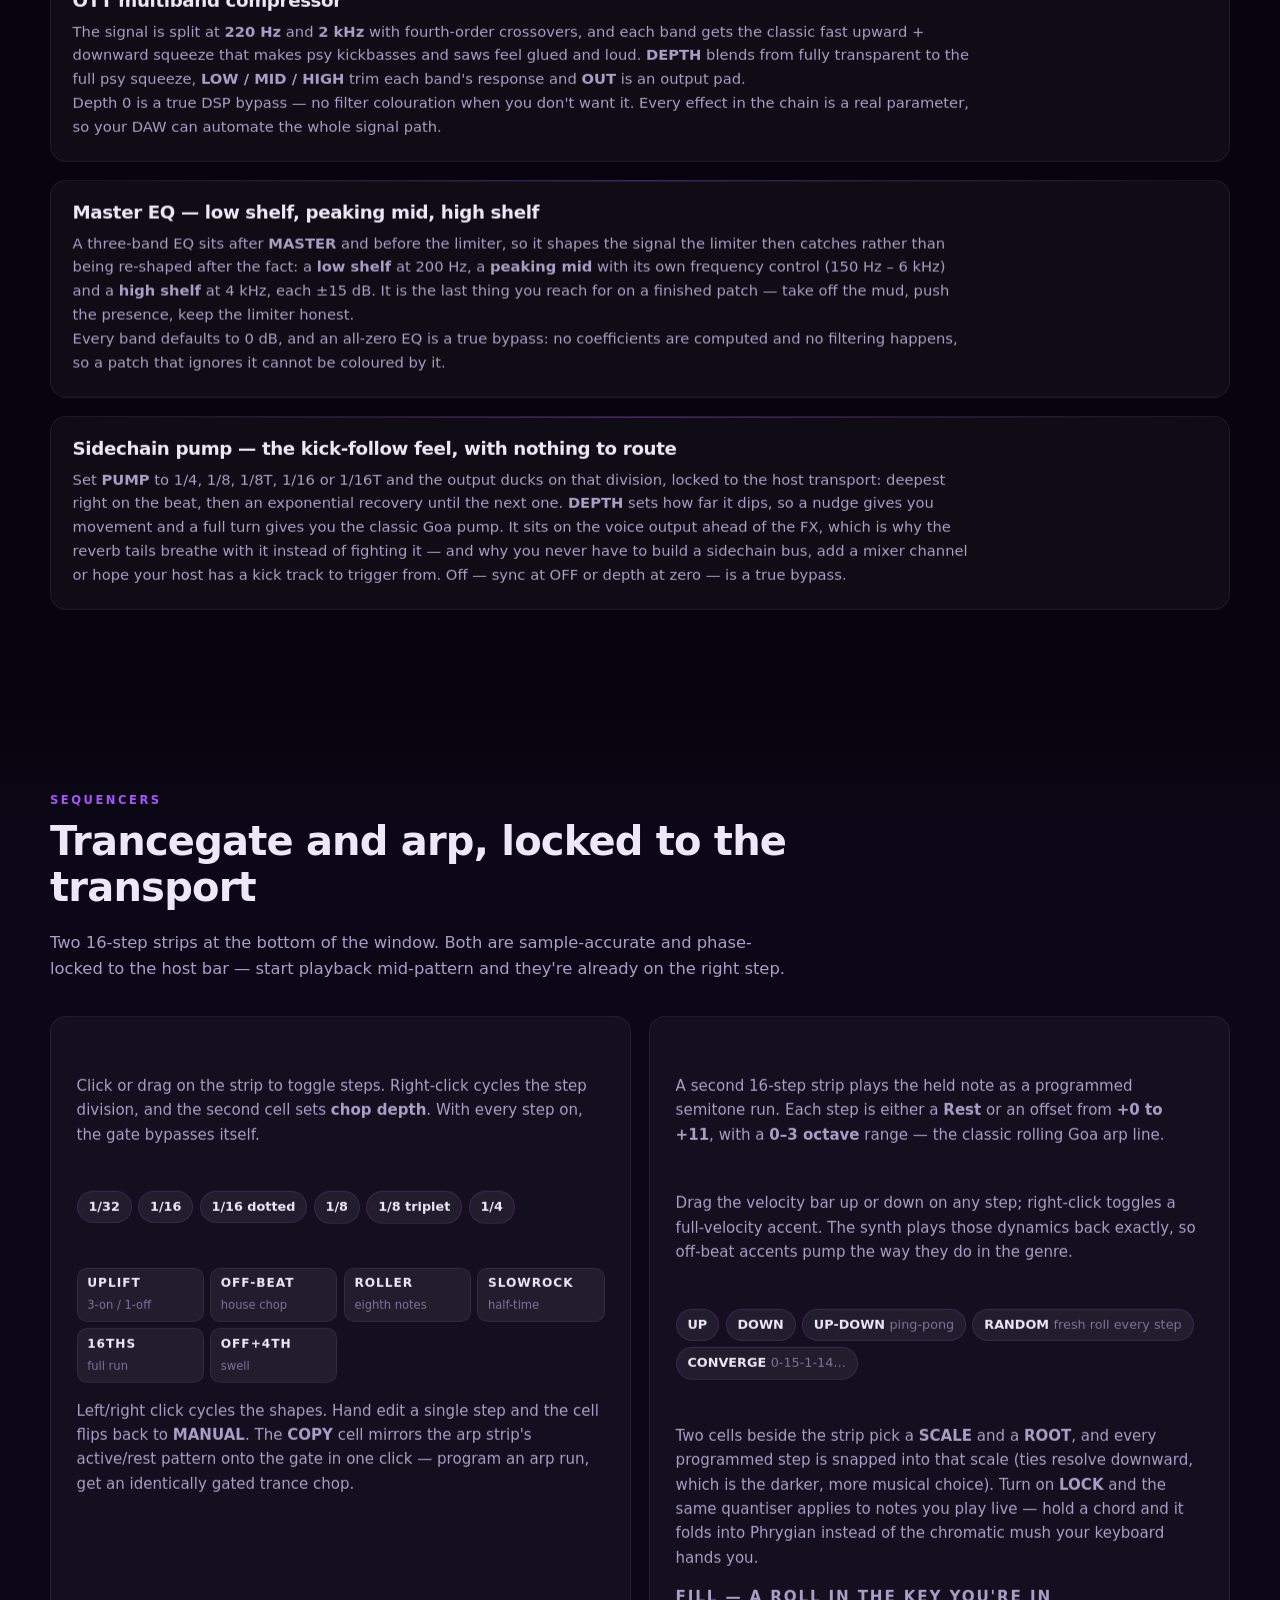
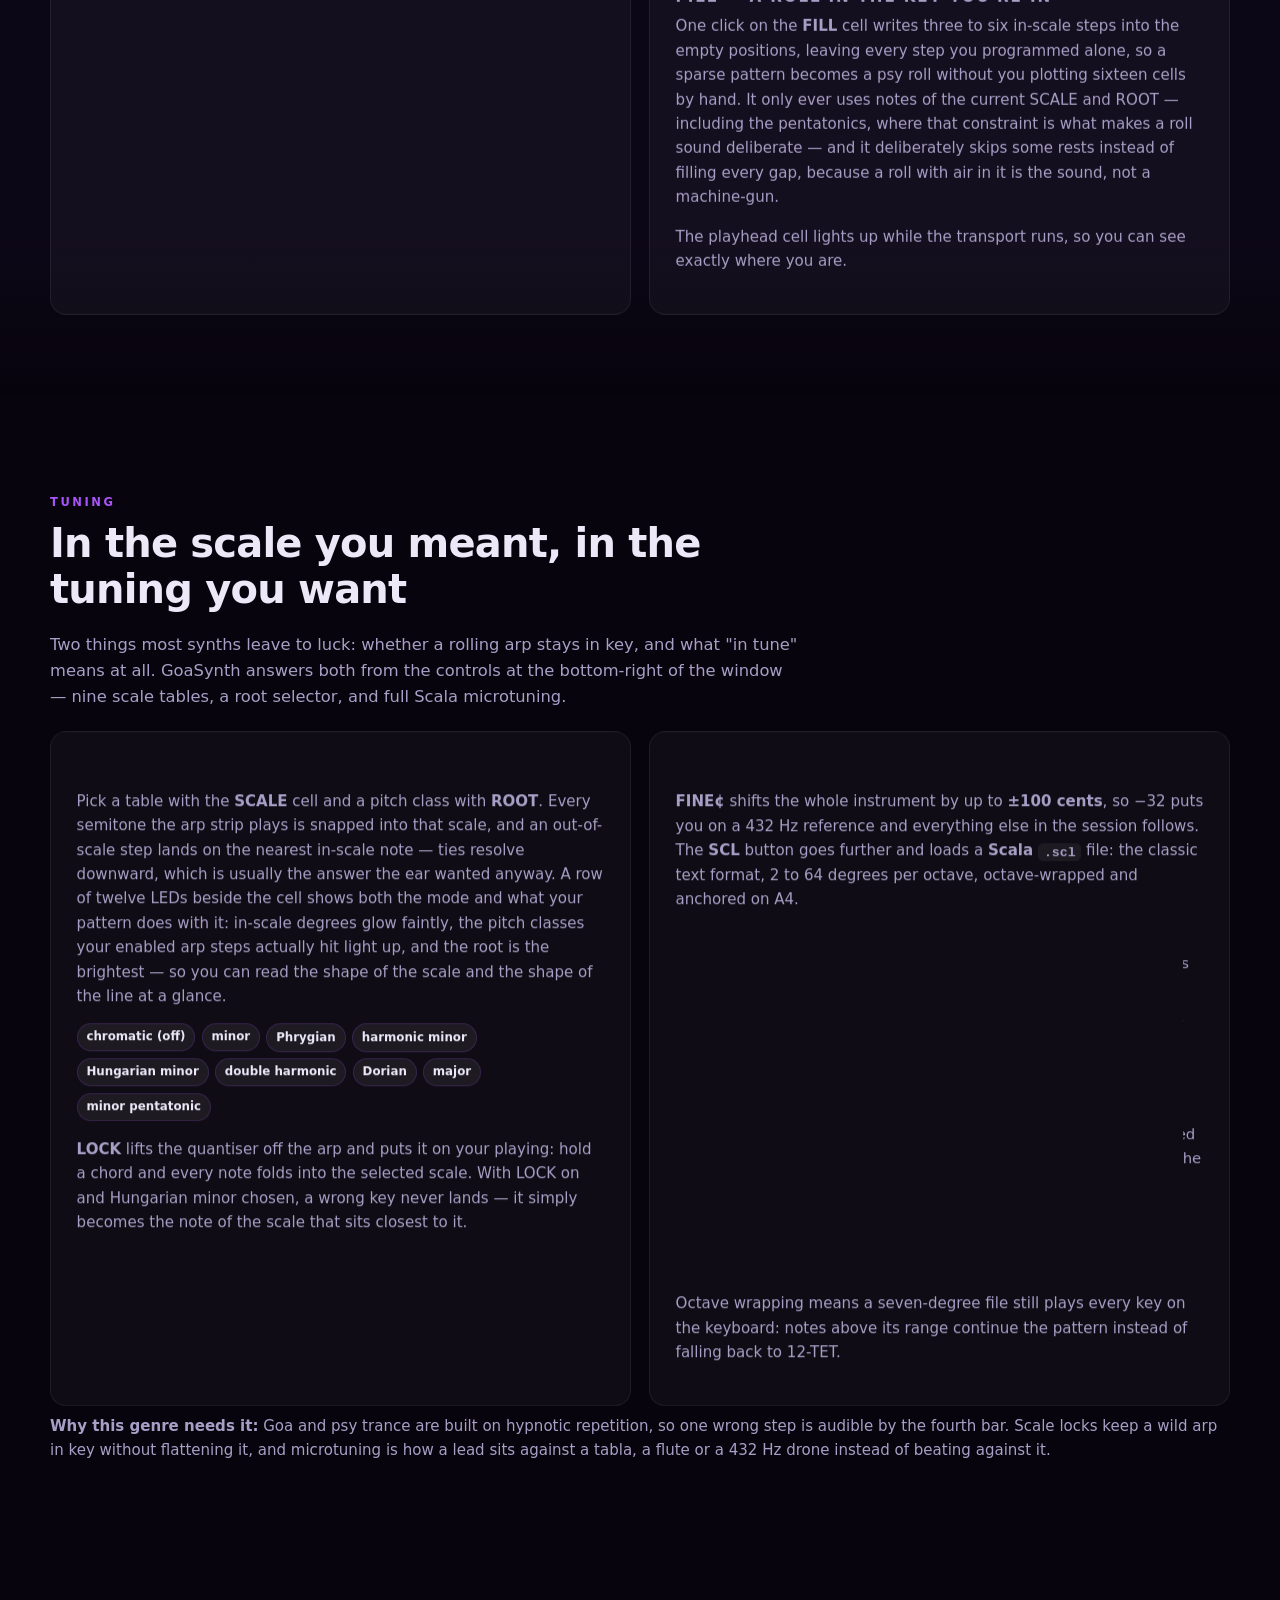
==== commit 7b216510: "Add the G-AcidBase page to the site, linked from the nav The acid bass synthesizer now ships as its " ====
--- a/docs/index.html
+++ b/docs/index.html
@@ -133,6 +133,7 @@
       <a href="#play">Play</a>
       <a href="#faq">FAQ</a>
       <a href="#contrib">Contributing</a>
+      <a href="gacidbase/">G-AcidBase</a>
     </nav>
     <div class="topbar-actions">
       <a class="btn btn-ghost" data-link="releases" href="#" target="_blank" rel="noopener">Download</a>
@@ -1732,6 +1733,7 @@
       <a href="#licence">Licence</a>
       <a data-link="buy" href="#buy">Buy <span data-price>€15</span></a>
       <a data-link="repo" href="#" target="_blank" rel="noopener">Repository</a>
+      <a href="gacidbase/">G-AcidBase</a>
       <a href="legal/eula.html">Licence Agreement</a>
       <a href="legal/terms.html">Terms of Sale</a>
       <a href="legal/refunds.html">Refund Policy</a>
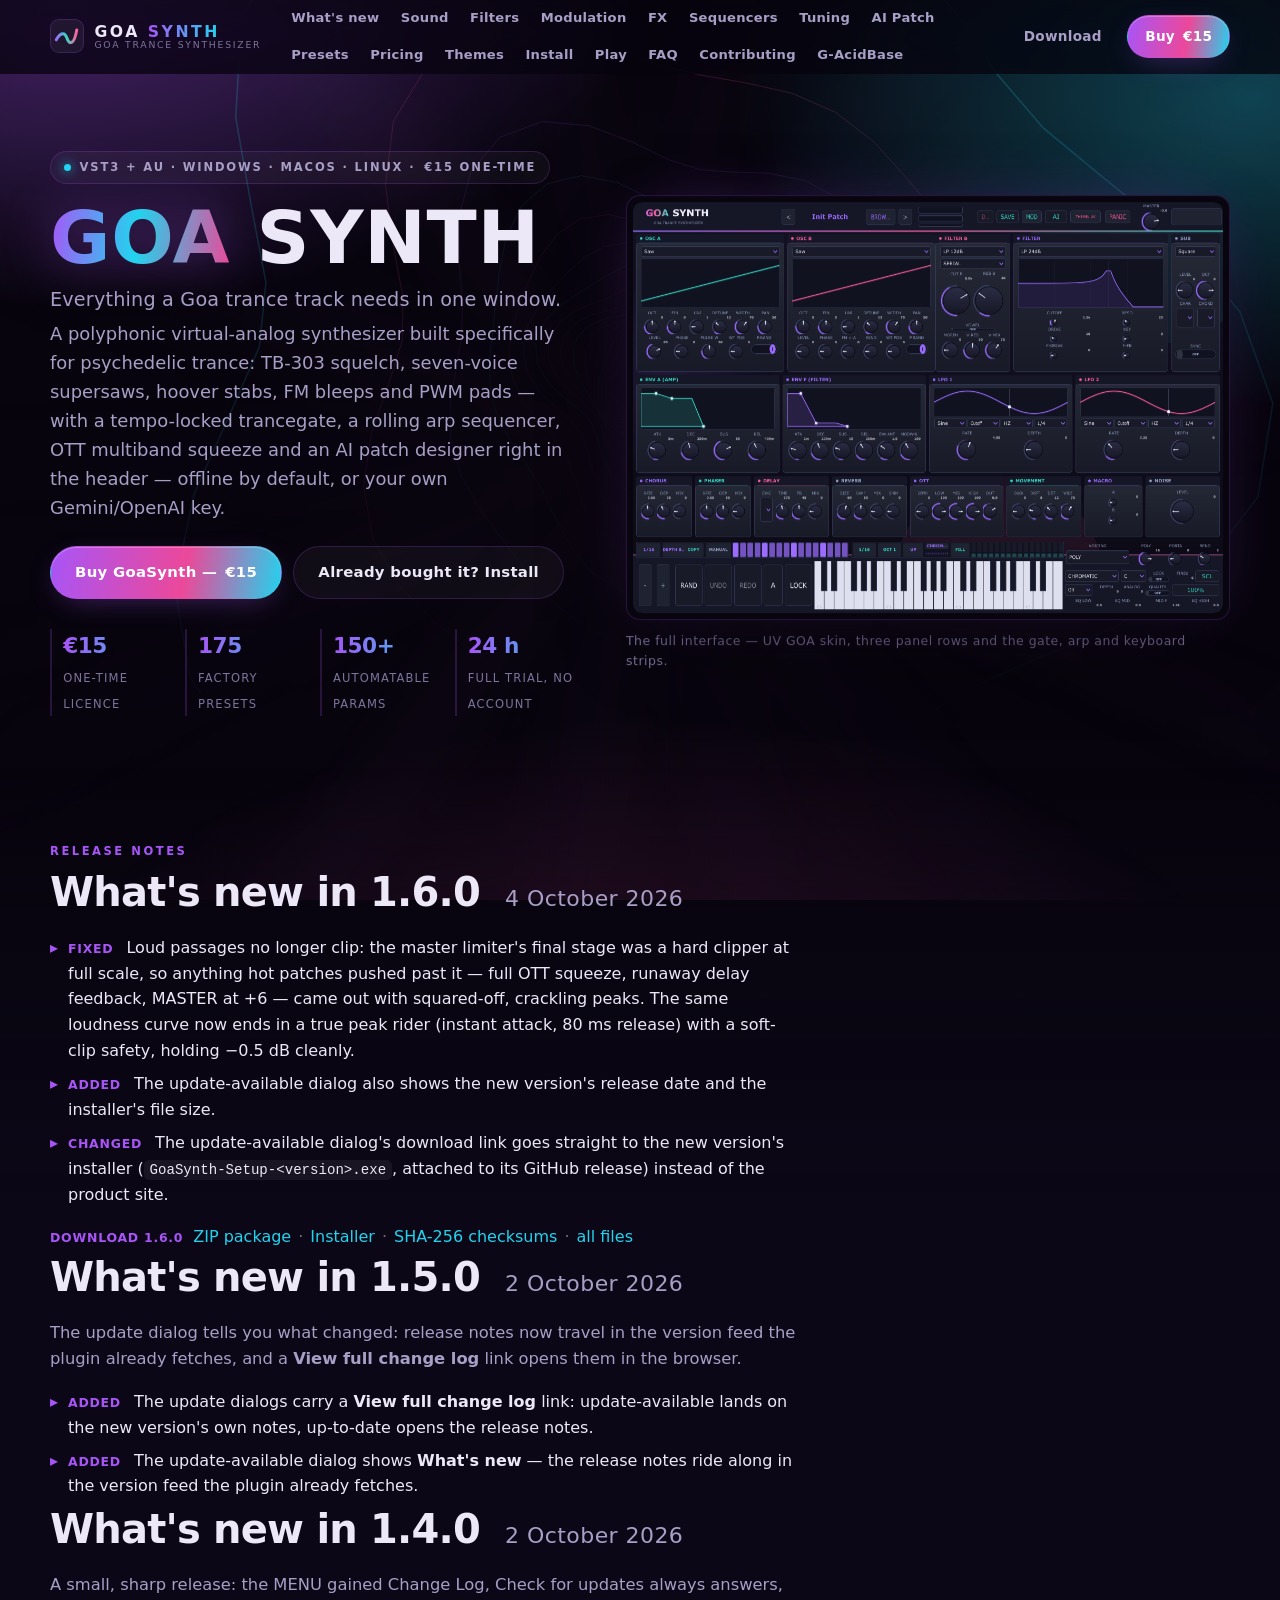
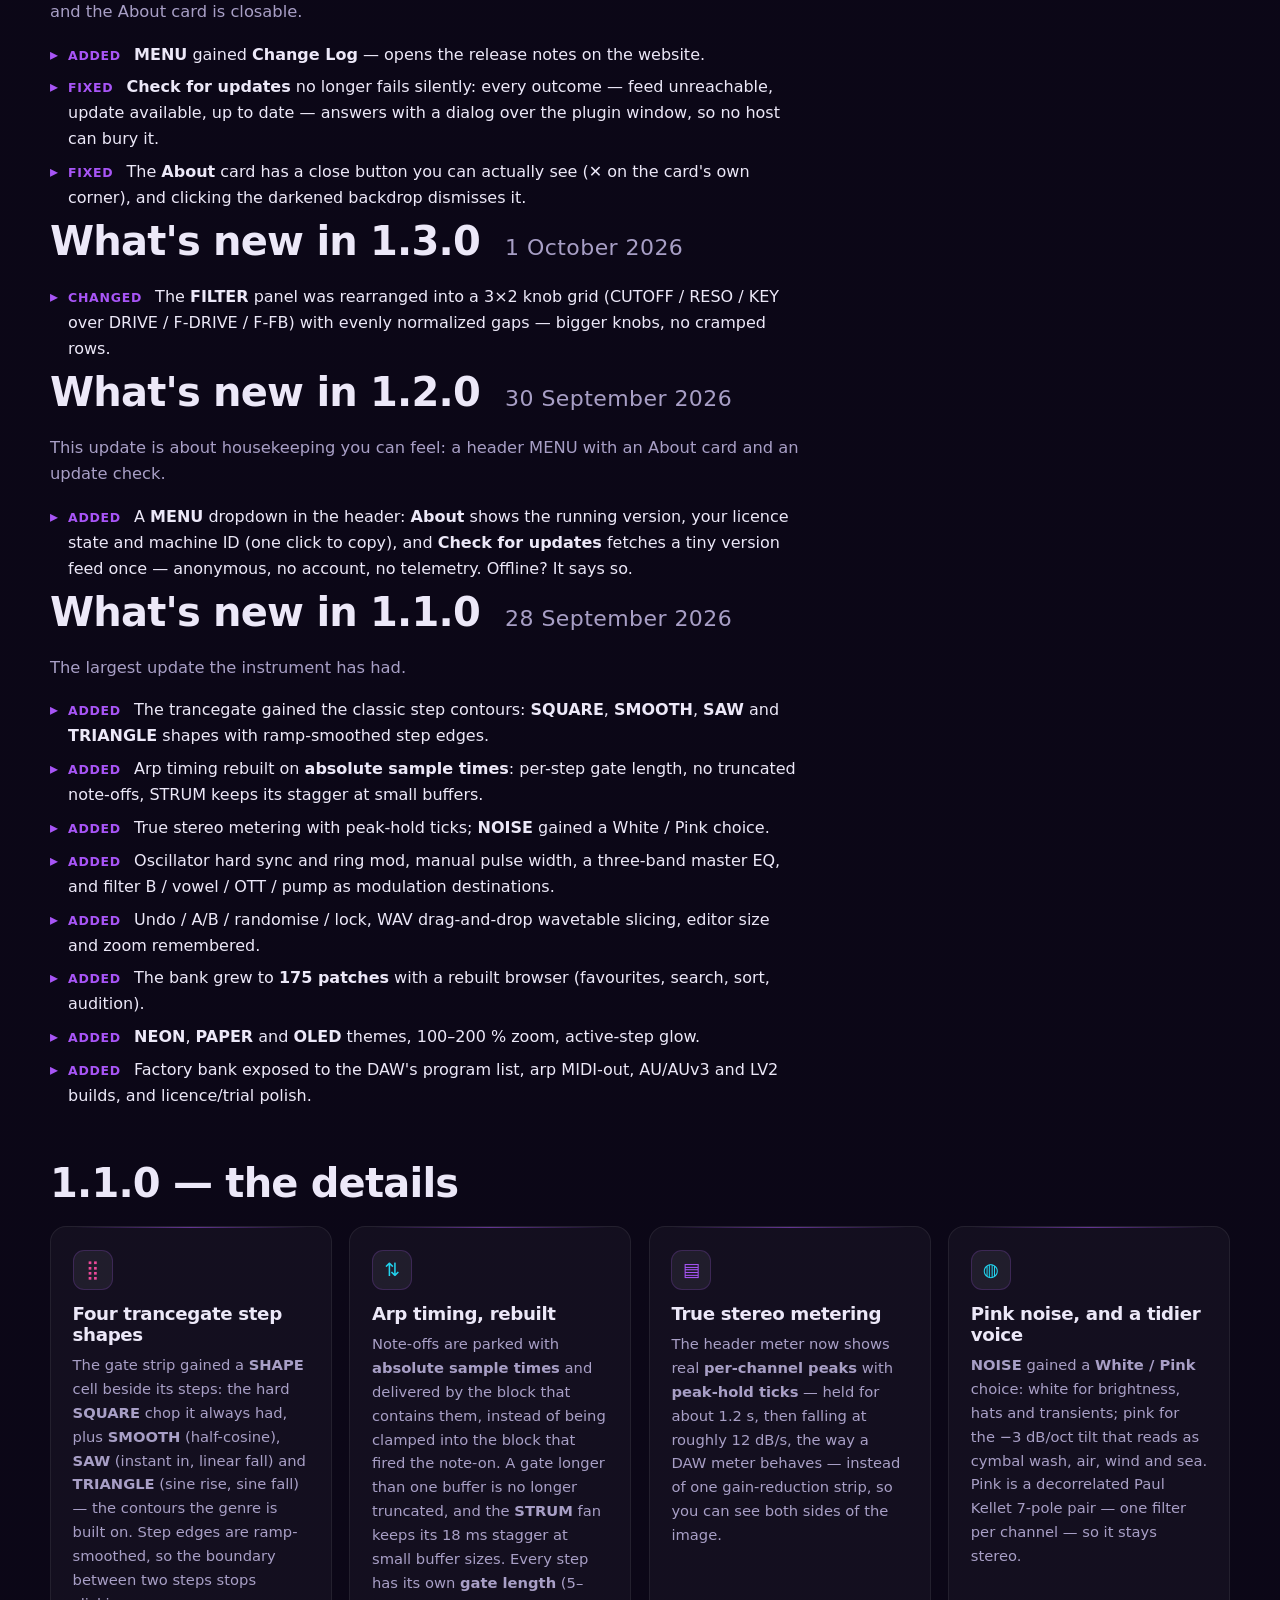
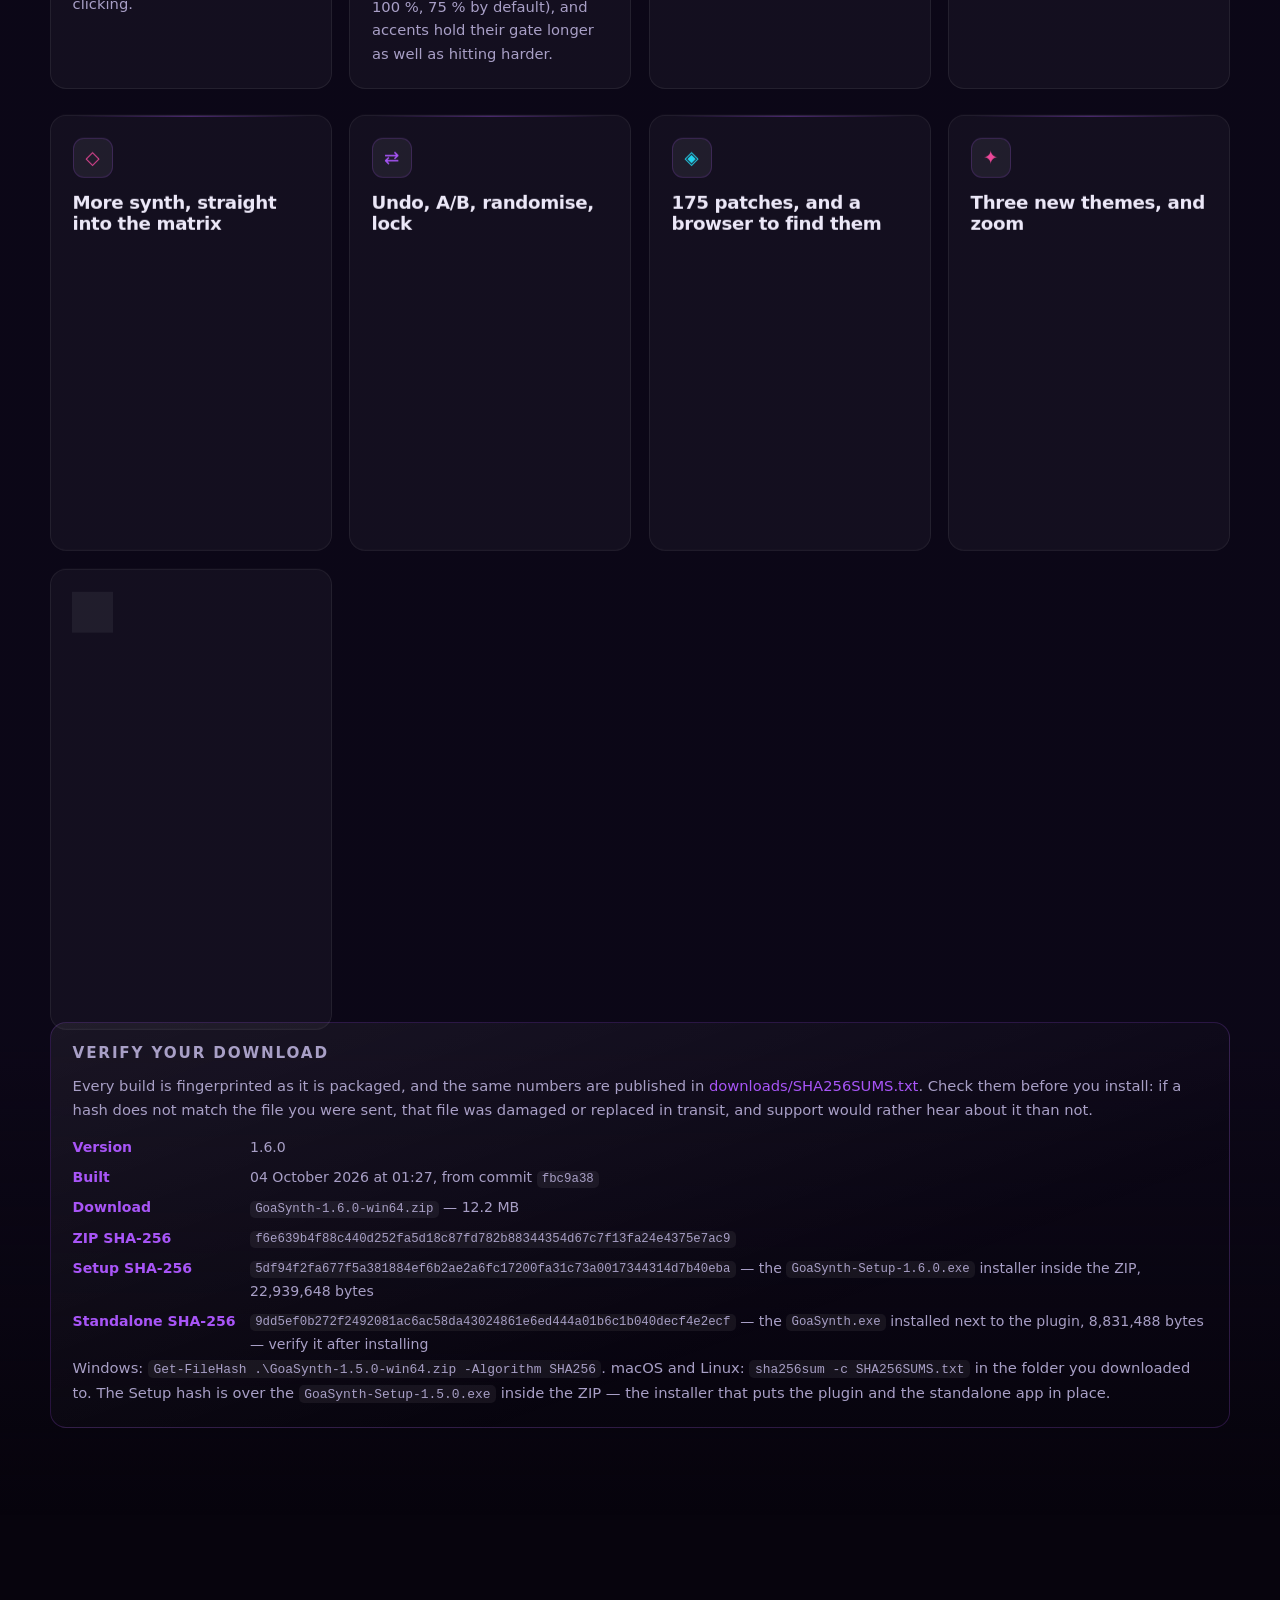
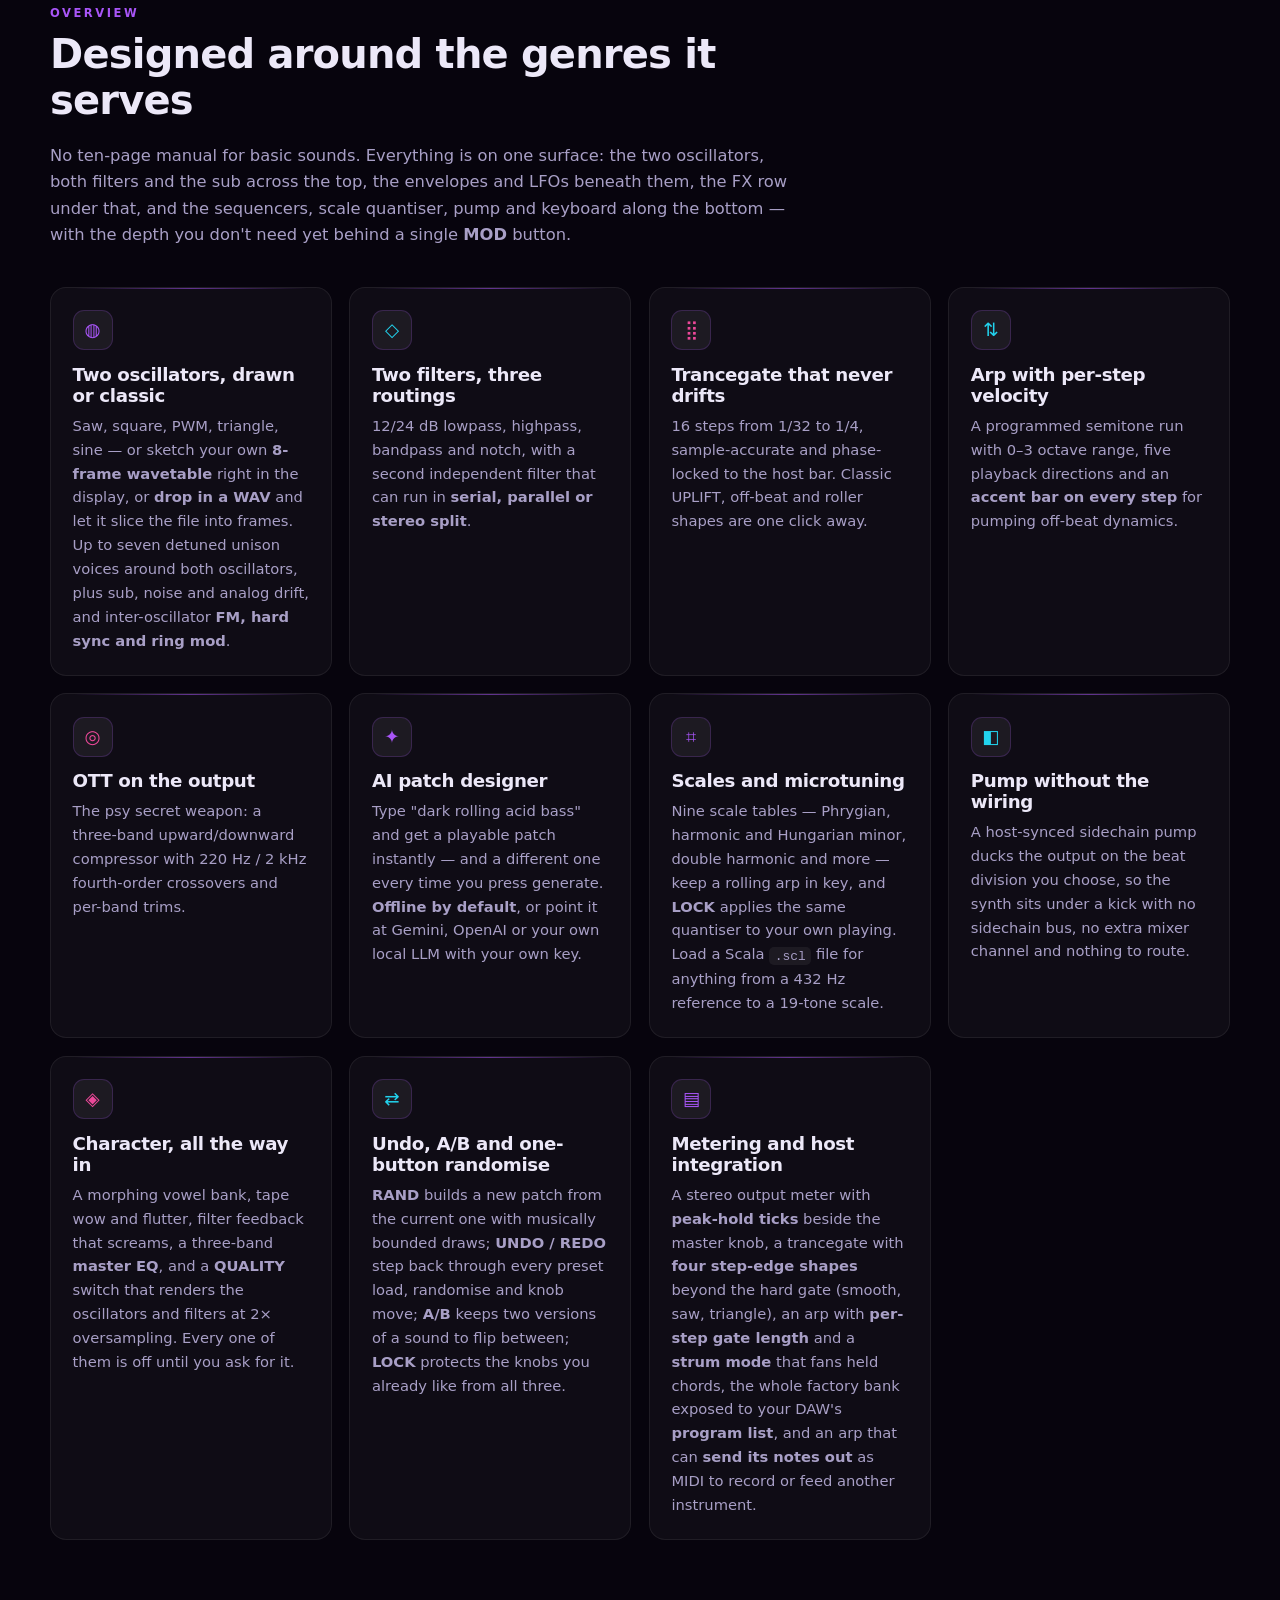
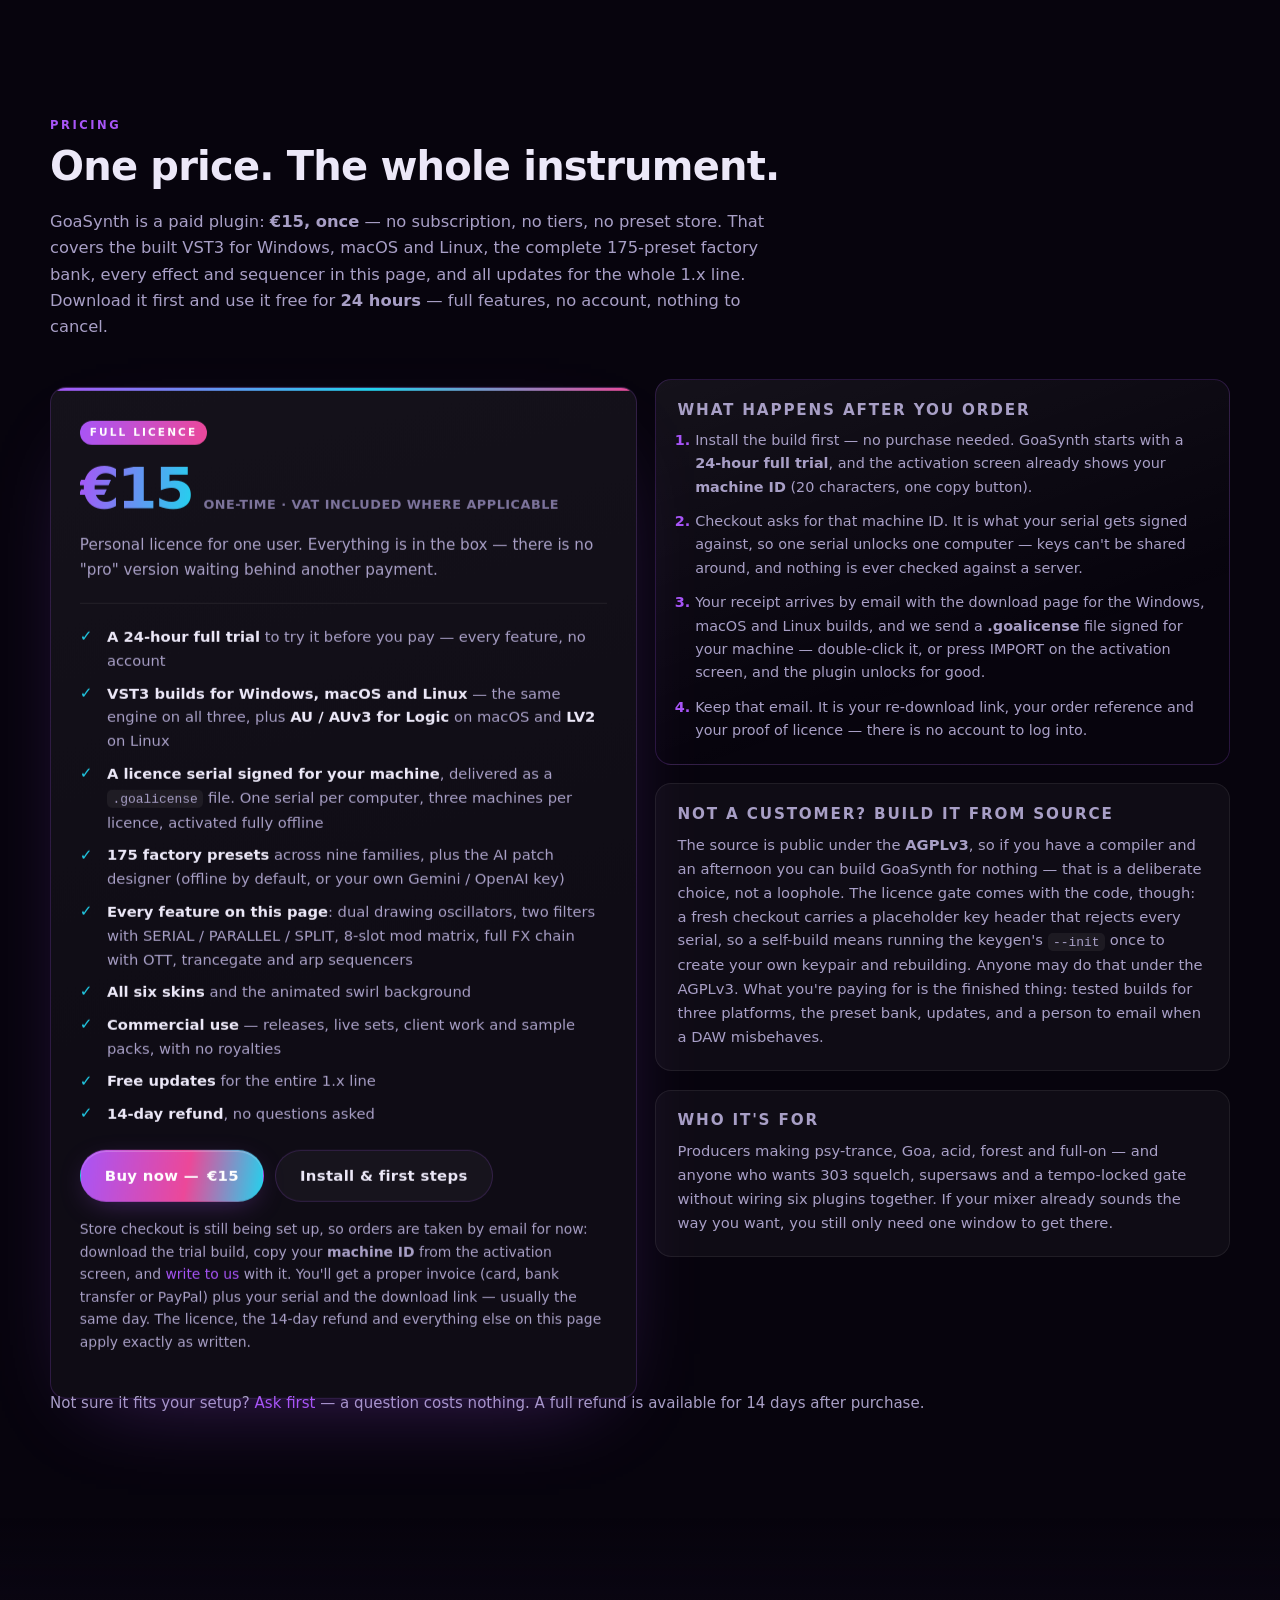
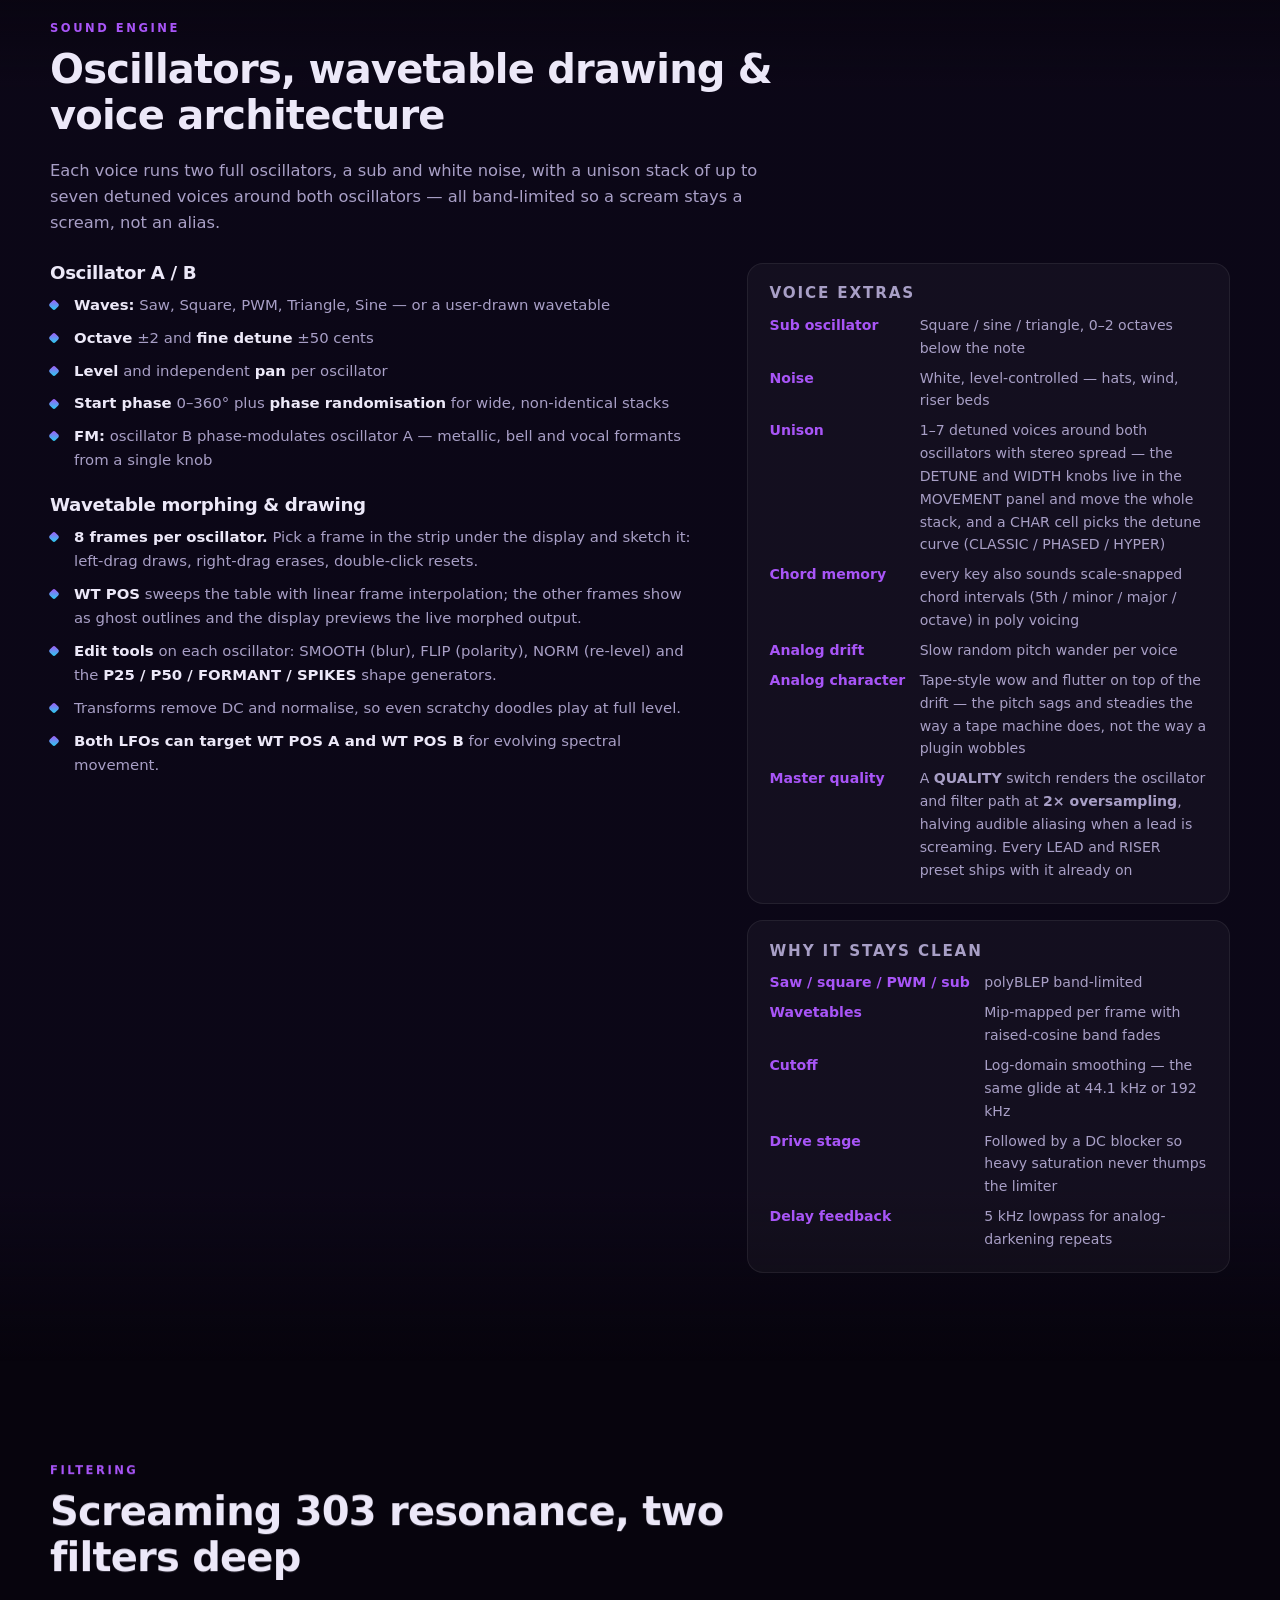
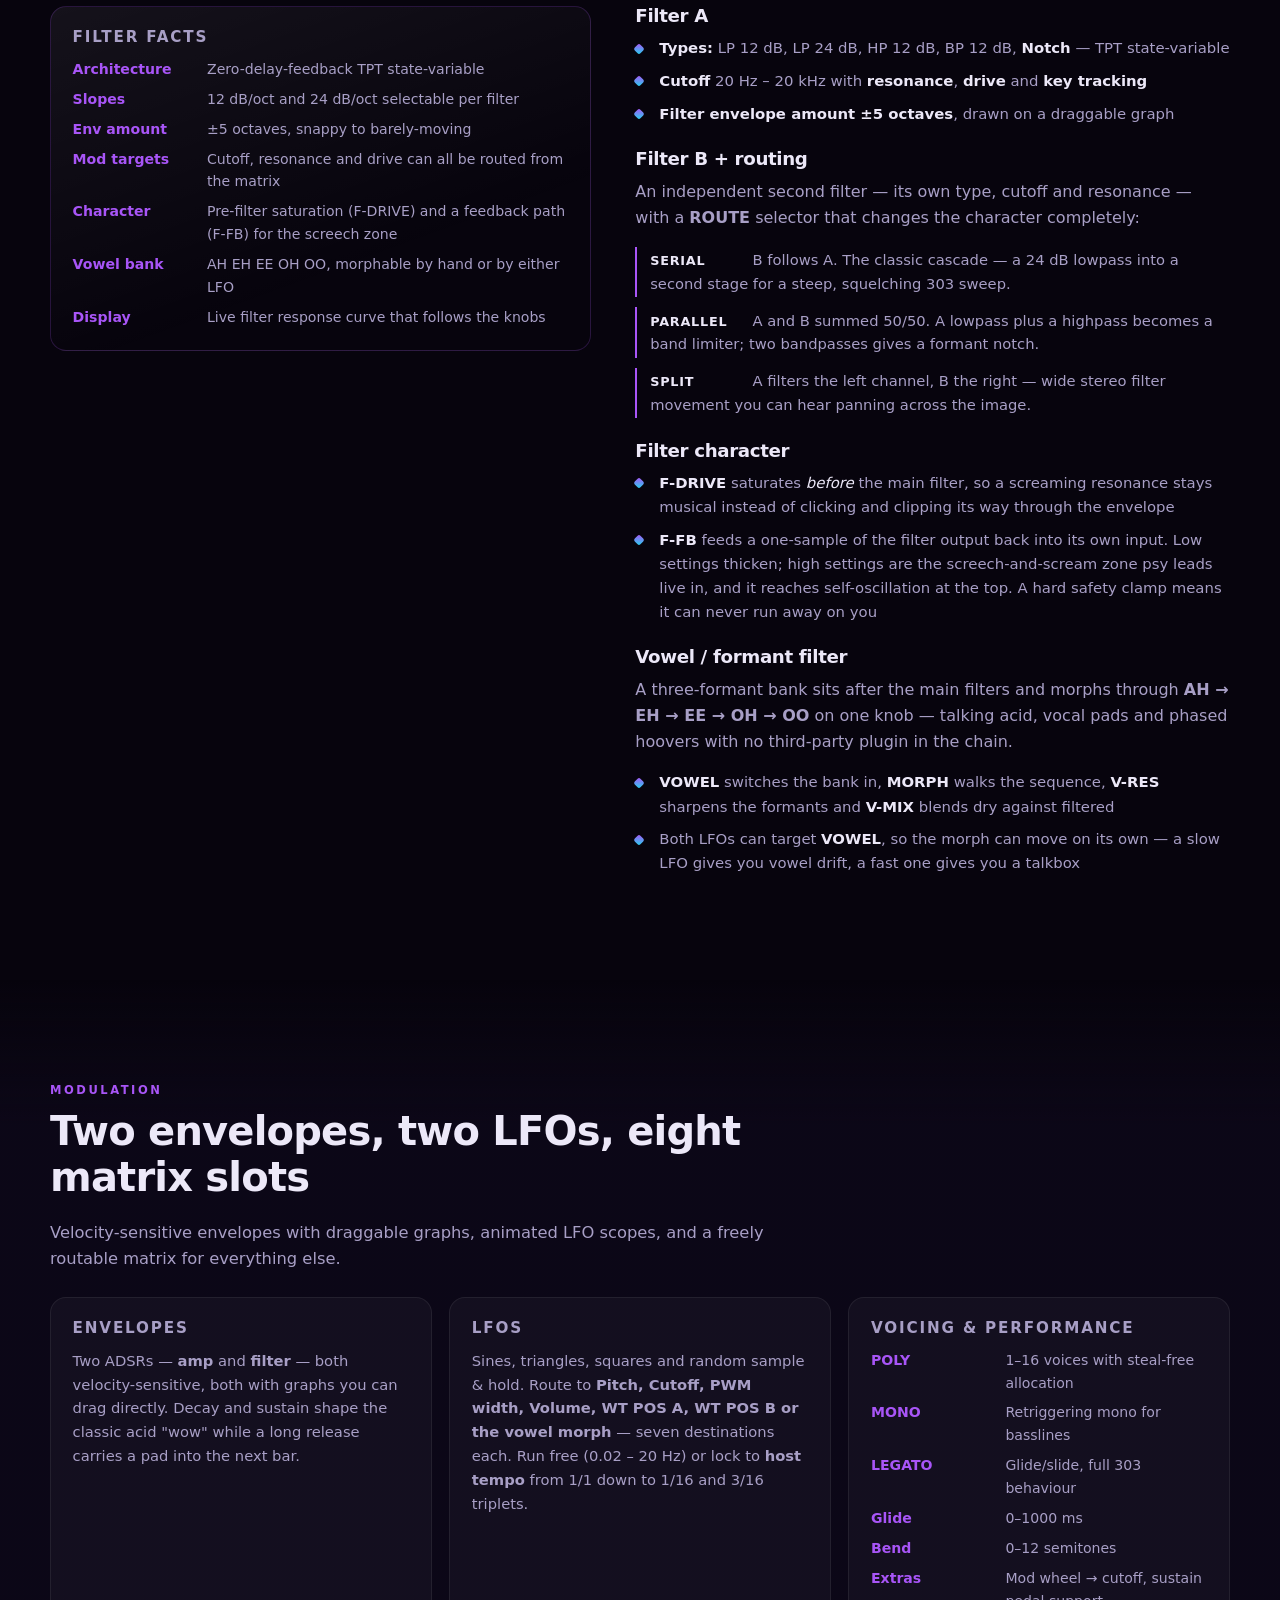
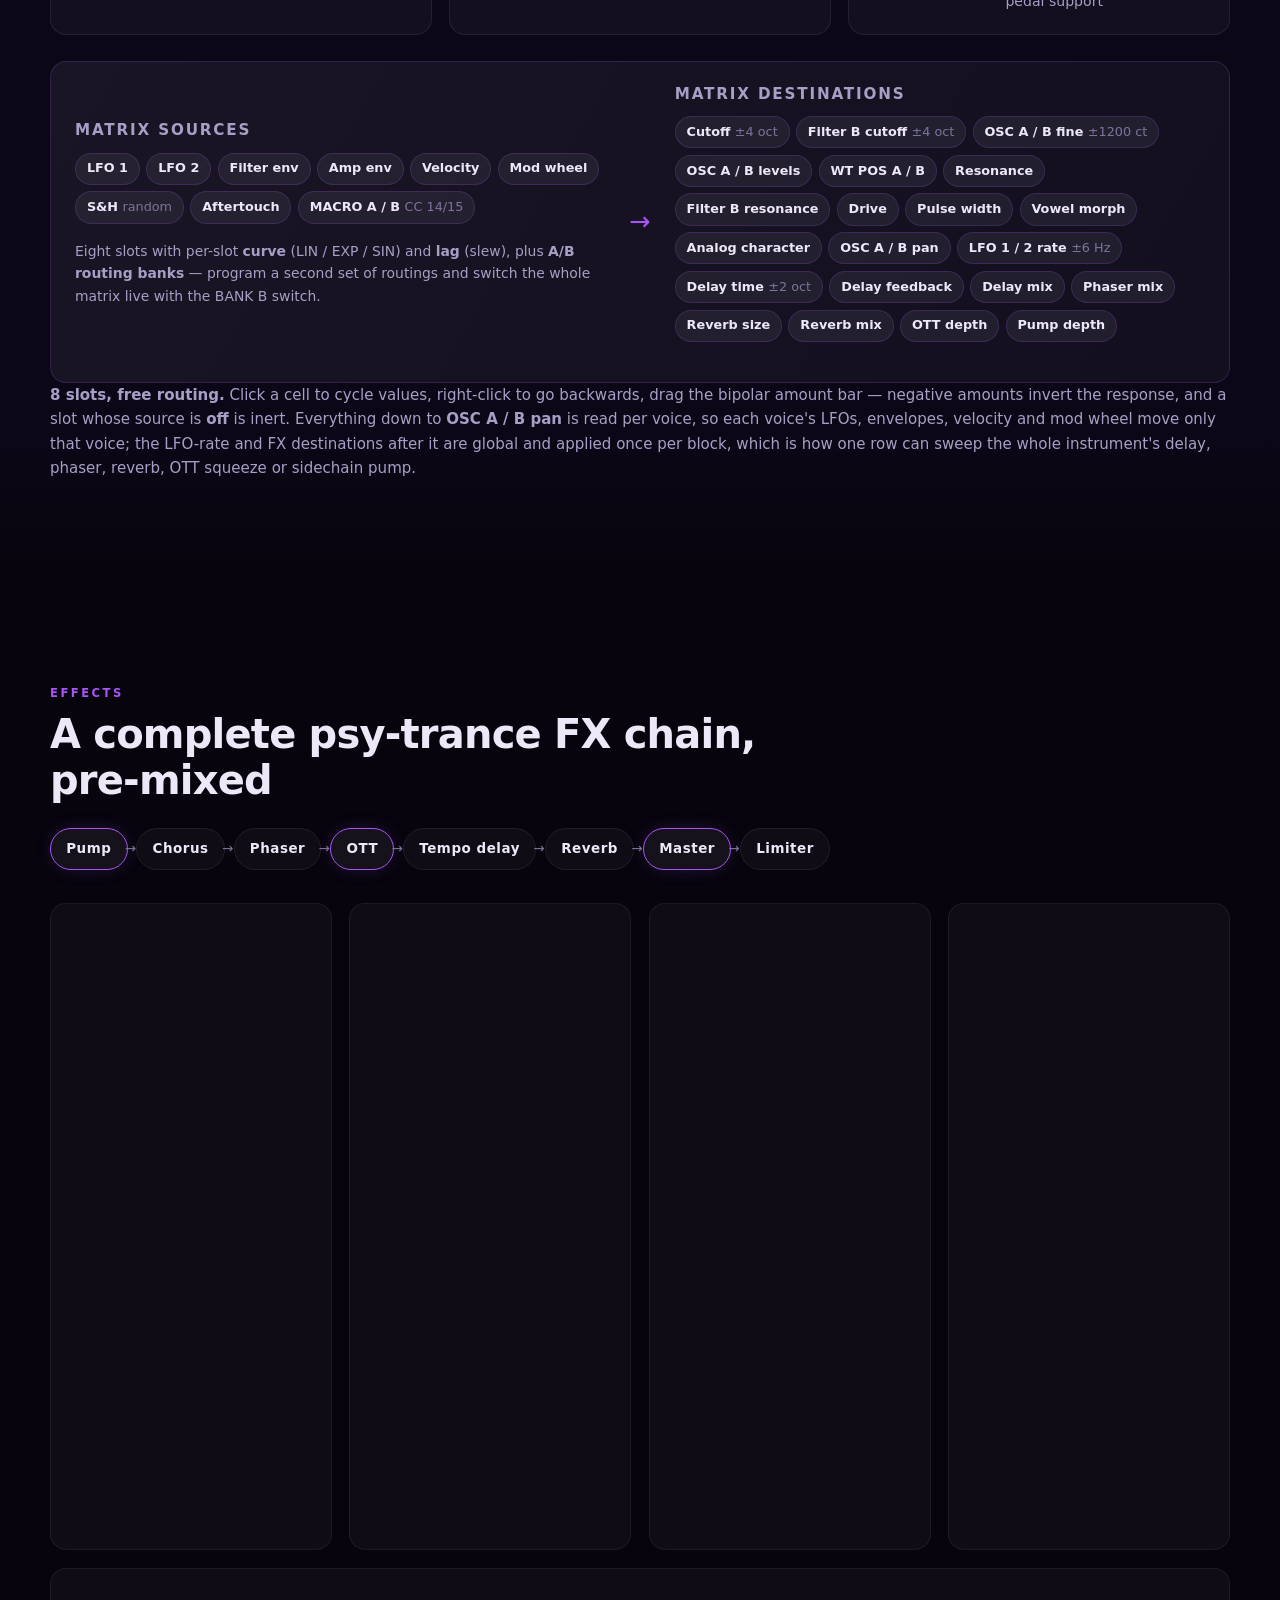
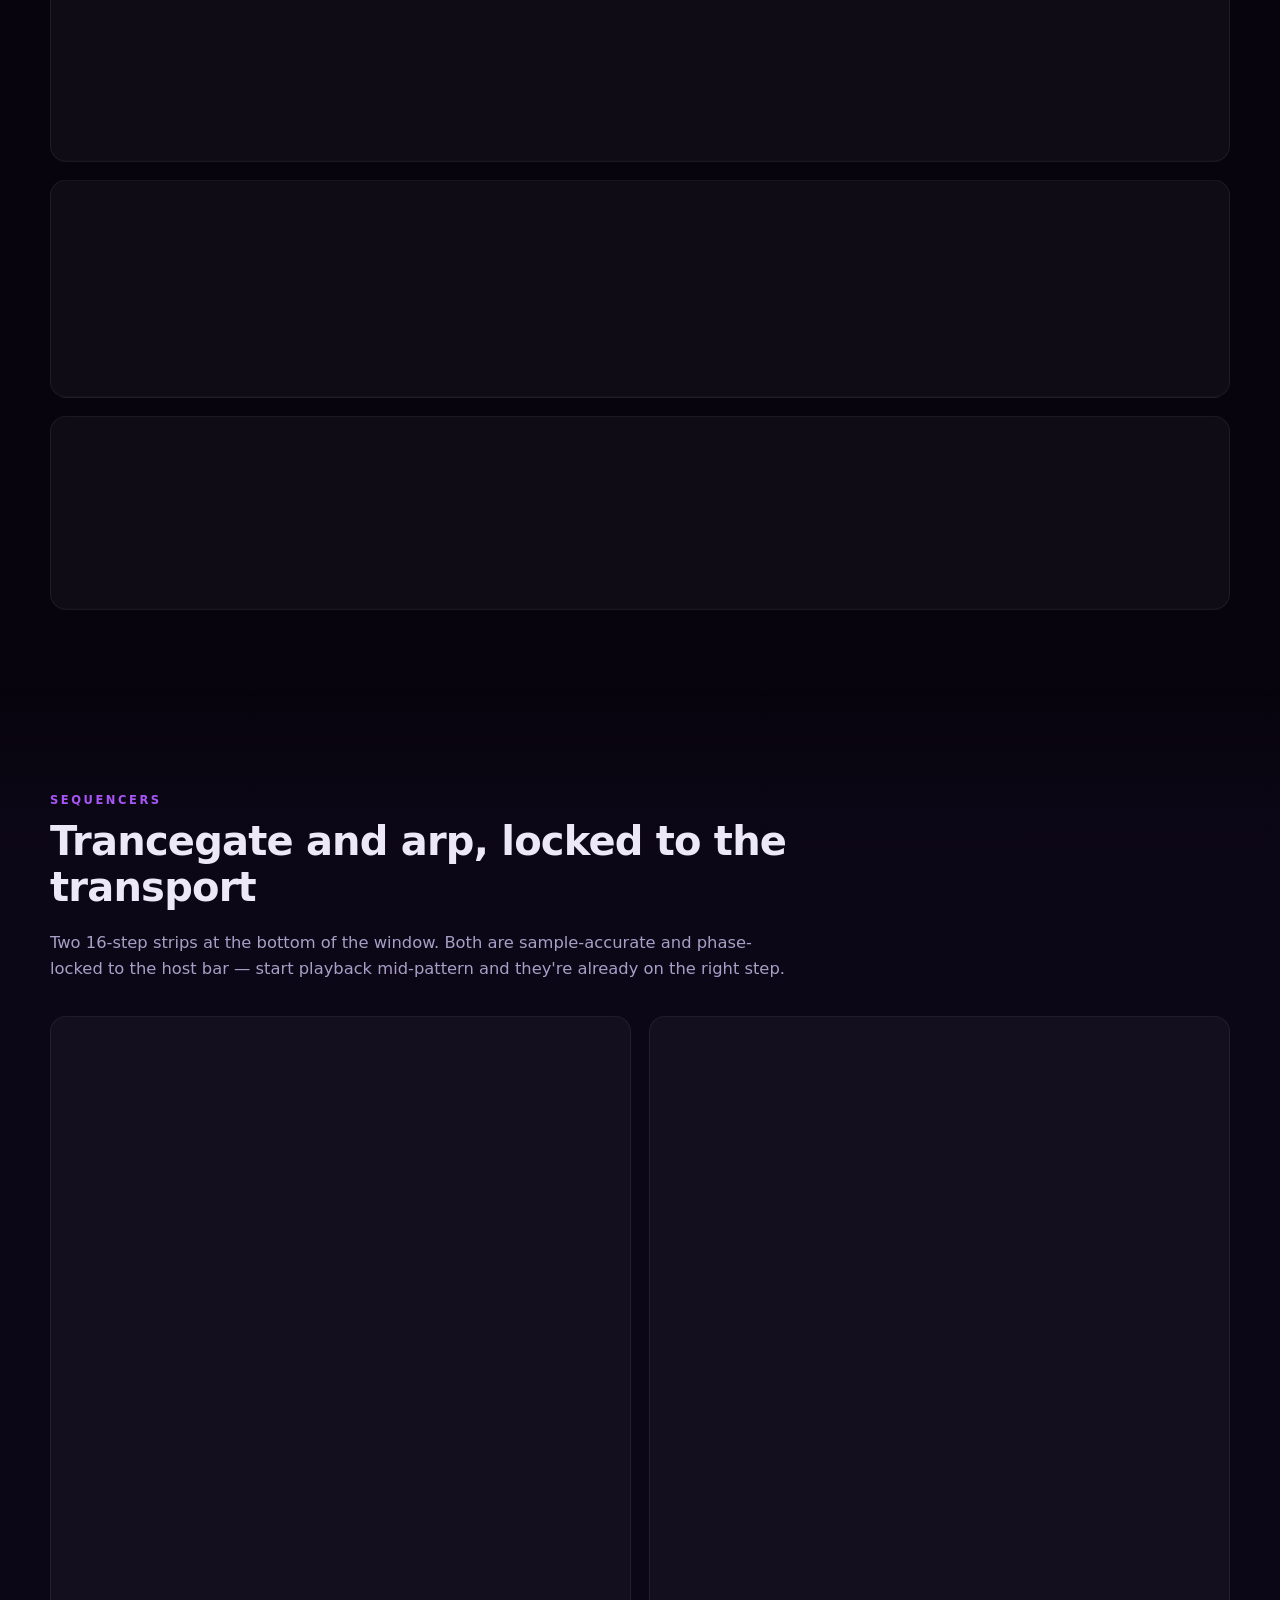
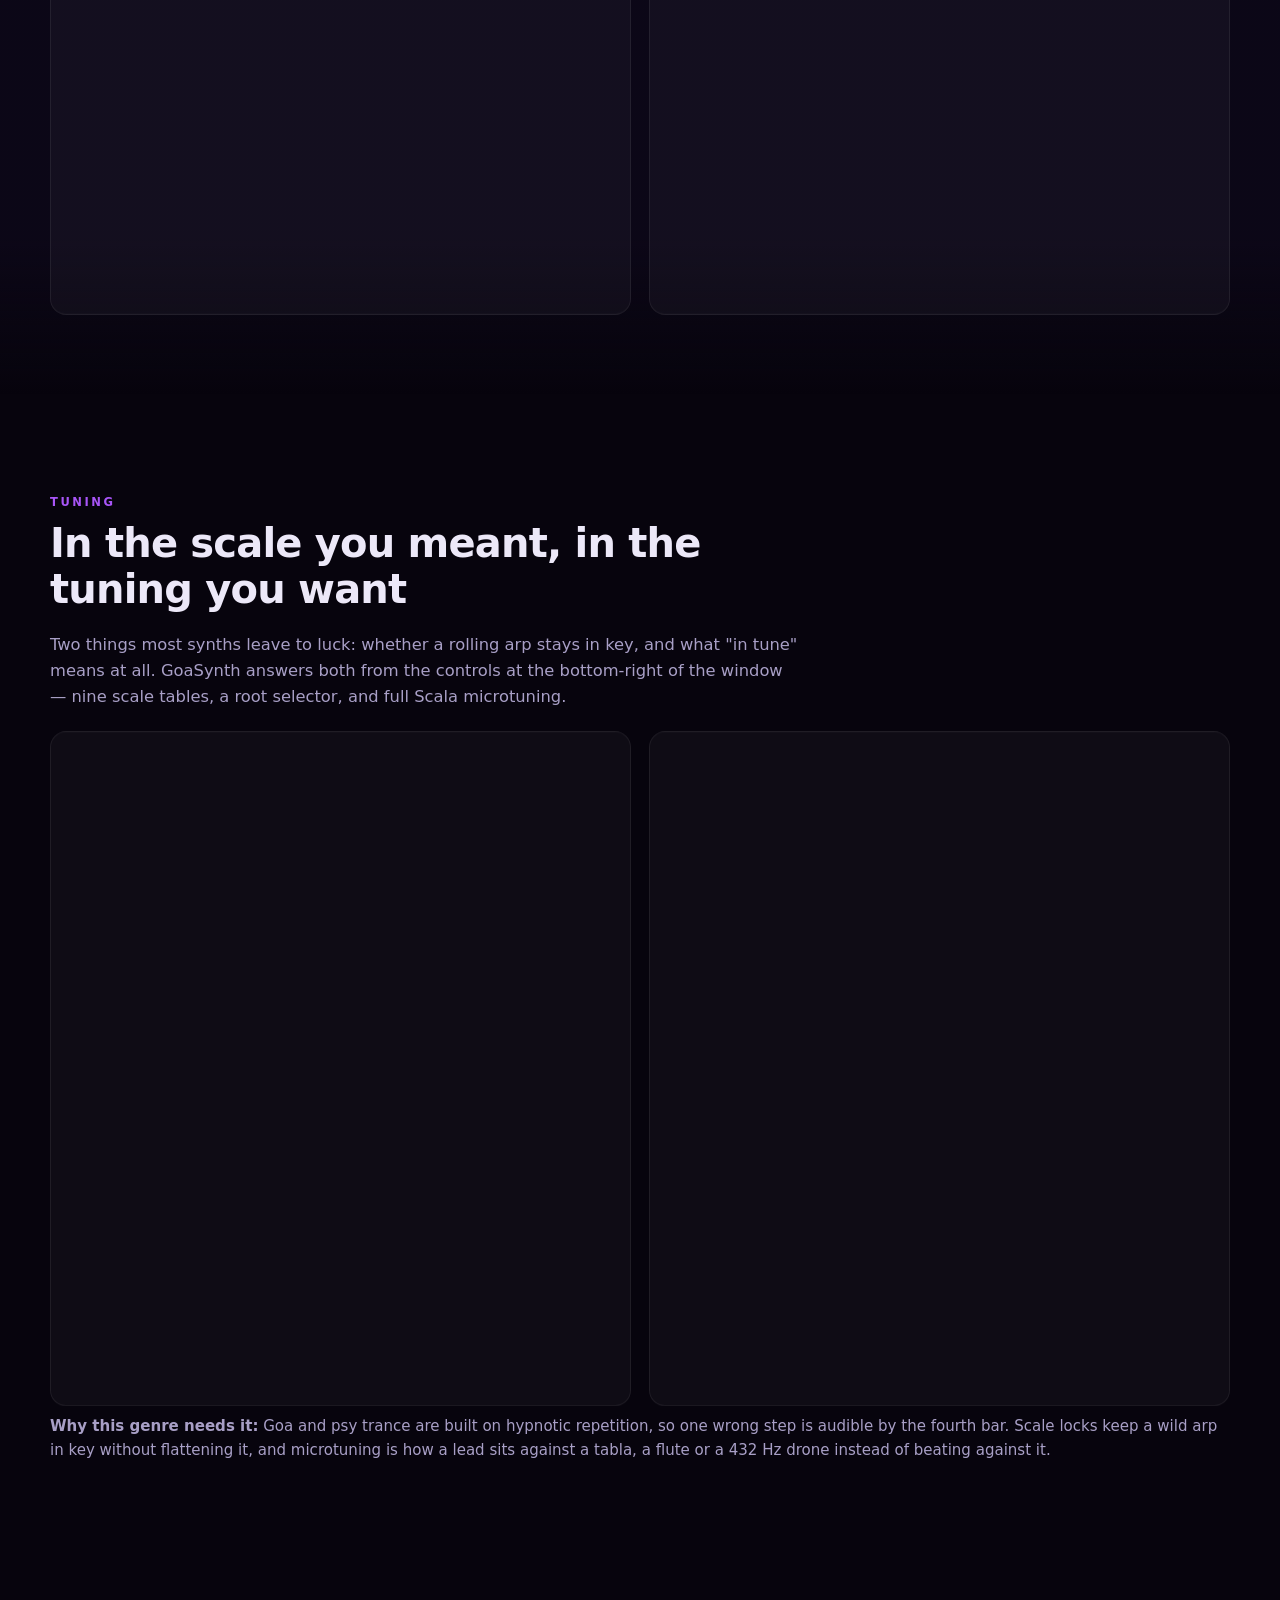
==== commit f49512b8: "Follow the account rename across the site's addresses The GitHub account is now DakaGoa, so y4m4.git" ====
--- a/docs/index.html
+++ b/docs/index.html
@@ -13,15 +13,15 @@
      the site to a custom domain means changing this line, the same base in
      sitemap.xml, the sitemap line in robots.txt, and the canonical link in each
      legal page. -->
-<link rel="canonical" href="https://y4m4.github.io/GoaSynth/">
+<link rel="canonical" href="https://dakagoa.github.io/GoaSynth/">
 
 <meta property="og:type" content="website">
 <meta property="og:site_name" content="GoaSynth">
-<meta property="og:url" content="https://y4m4.github.io/GoaSynth/">
+<meta property="og:url" content="https://dakagoa.github.io/GoaSynth/">
 <meta property="og:locale" content="en">
 <meta property="og:title" content="GoaSynth — Goa Trance VST3 Synthesizer">
 <meta property="og:description" content="303 acid, supersaws, trancegate and arp locked to the transport, OTT, an AI patch designer that runs offline or on your own API key, and a 24-hour full trial. €15 one-time for Windows, macOS and Linux, activated offline.">
-<meta property="og:image" content="https://y4m4.github.io/GoaSynth/assets/ui-overview.png">
+<meta property="og:image" content="https://dakagoa.github.io/GoaSynth/assets/ui-overview.png">
 <meta property="og:image:type" content="image/png">
 <meta property="og:image:width" content="1120">
 <meta property="og:image:height" content="780">
@@ -29,7 +29,7 @@
 <meta name="twitter:card" content="summary_large_image">
 <meta name="twitter:title" content="GoaSynth — Goa Trance VST3 Synthesizer">
 <meta name="twitter:description" content="303 acid, supersaws, a tempo-locked trancegate and arp, OTT, and an AI patch designer that runs offline. 175 presets, a 24-hour full trial, €15 one-time.">
-<meta name="twitter:image" content="https://y4m4.github.io/GoaSynth/assets/ui-overview.png">
+<meta name="twitter:image" content="https://dakagoa.github.io/GoaSynth/assets/ui-overview.png">
 <meta name="twitter:image:alt" content="The GoaSynth interface in its UV GOA skin.">
 <meta name="theme-color" content="#0b0714">
 <link rel="icon" href="favicon.ico">
@@ -51,26 +51,26 @@
   "@graph": [
     {
       "@type": "WebSite",
-      "@id": "https://y4m4.github.io/GoaSynth/#website",
-      "url": "https://y4m4.github.io/GoaSynth/",
+      "@id": "https://dakagoa.github.io/GoaSynth/#website",
+      "url": "https://dakagoa.github.io/GoaSynth/",
       "name": "GoaSynth",
       "inLanguage": "en",
       "description": "GoaSynth — a Goa trance VST3 synthesizer: 303 acid, supersaws, tempo-locked trancegate and arp, OTT, and an offline AI patch designer."
     },
     {
       "@type": "SoftwareApplication",
-      "@id": "https://y4m4.github.io/GoaSynth/#software",
+      "@id": "https://dakagoa.github.io/GoaSynth/#software",
       "name": "GoaSynth",
       "applicationCategory": "MultimediaApplication",
       "applicationSubCategory": "Audio plugin (VST3, AU, AUv3, LV2)",
       "operatingSystem": "Windows, macOS, Linux",
       "softwareRequirements": "A VST3, AU/AUv3 or LV2 host — Ableton Live, FL Studio, Bitwig Studio, REAPER, Logic Pro, Ardour",
-      "url": "https://y4m4.github.io/GoaSynth/",
-      "image": "https://y4m4.github.io/GoaSynth/assets/ui-overview.png",
+      "url": "https://dakagoa.github.io/GoaSynth/",
+      "image": "https://dakagoa.github.io/GoaSynth/assets/ui-overview.png",
       "screenshot": [
-        "https://y4m4.github.io/GoaSynth/assets/ui-overview.png",
-        "https://y4m4.github.io/GoaSynth/assets/ai-patch-designer.png",
-        "https://y4m4.github.io/GoaSynth/assets/preset-browser.png"
+        "https://dakagoa.github.io/GoaSynth/assets/ui-overview.png",
+        "https://dakagoa.github.io/GoaSynth/assets/ai-patch-designer.png",
+        "https://dakagoa.github.io/GoaSynth/assets/preset-browser.png"
       ],
       "description": "A polyphonic virtual-analog synthesizer built for psychedelic trance: TB-303 squelch, seven-voice supersaws, drawn wavetables, two filters, an 8-slot mod matrix, chorus, phaser, tempo delay, reverb, master EQ and OTT, a tempo-locked 16-step trancegate and arp sequencer, nine scale tables and Scala microtuning, and an AI patch designer that runs offline or on your own Gemini/OpenAI key. 175 factory presets and a 24-hour full trial.",
       "featureList": [
@@ -86,7 +86,7 @@
       ],
       "offers": {
         "@type": "Offer",
-        "url": "https://y4m4.github.io/GoaSynth/#buy",
+        "url": "https://dakagoa.github.io/GoaSynth/#buy",
         "price": "15.00",
         "priceCurrency": "EUR",
         "availability": "https://schema.org/InStock",
@@ -196,7 +196,7 @@
           <li><span class="cat">Added</span> The update-available dialog also shows the new version's release date and the installer's file size.</li>
           <li><span class="cat">Changed</span> The update-available dialog's download link goes straight to the new version's installer (<code>GoaSynth-Setup-&lt;version&gt;.exe</code>, attached to its GitHub release) instead of the product site.</li>
         </ul>
-        <p class="release-downloads"><span class="dl-label">Download 1.6.0</span><a href="https://github.com/Y4m4/GoaSynth/releases/download/v1.6.0/GoaSynth-1.6.0-win64.zip">ZIP package</a><span class="sep">·</span><a href="https://github.com/Y4m4/GoaSynth/releases/download/v1.6.0/GoaSynth-Setup-1.6.0.exe">Installer</a><span class="sep">·</span><a href="https://github.com/Y4m4/GoaSynth/releases/download/v1.6.0/SHA256SUMS.txt">SHA-256 checksums</a><span class="sep">·</span><a href="https://github.com/Y4m4/GoaSynth/releases/tag/v1.6.0">all files</a></p>
+        <p class="release-downloads"><span class="dl-label">Download 1.6.0</span><a href="https://github.com/DakaGoa/GoaSynth/releases/download/v1.6.0/GoaSynth-1.6.0-win64.zip">ZIP package</a><span class="sep">·</span><a href="https://github.com/DakaGoa/GoaSynth/releases/download/v1.6.0/GoaSynth-Setup-1.6.0.exe">Installer</a><span class="sep">·</span><a href="https://github.com/DakaGoa/GoaSynth/releases/download/v1.6.0/SHA256SUMS.txt">SHA-256 checksums</a><span class="sep">·</span><a href="https://github.com/DakaGoa/GoaSynth/releases/tag/v1.6.0">all files</a></p>
         <h2 id="v1.5.0">What's new in 1.5.0 <span class="ver-date">2 October 2026</span></h2>
         <p class="section-lede">
                   The update dialog tells you what changed: release notes now travel in the version feed the plugin already fetches, and a <b>View full change log</b> link opens them in the browser.
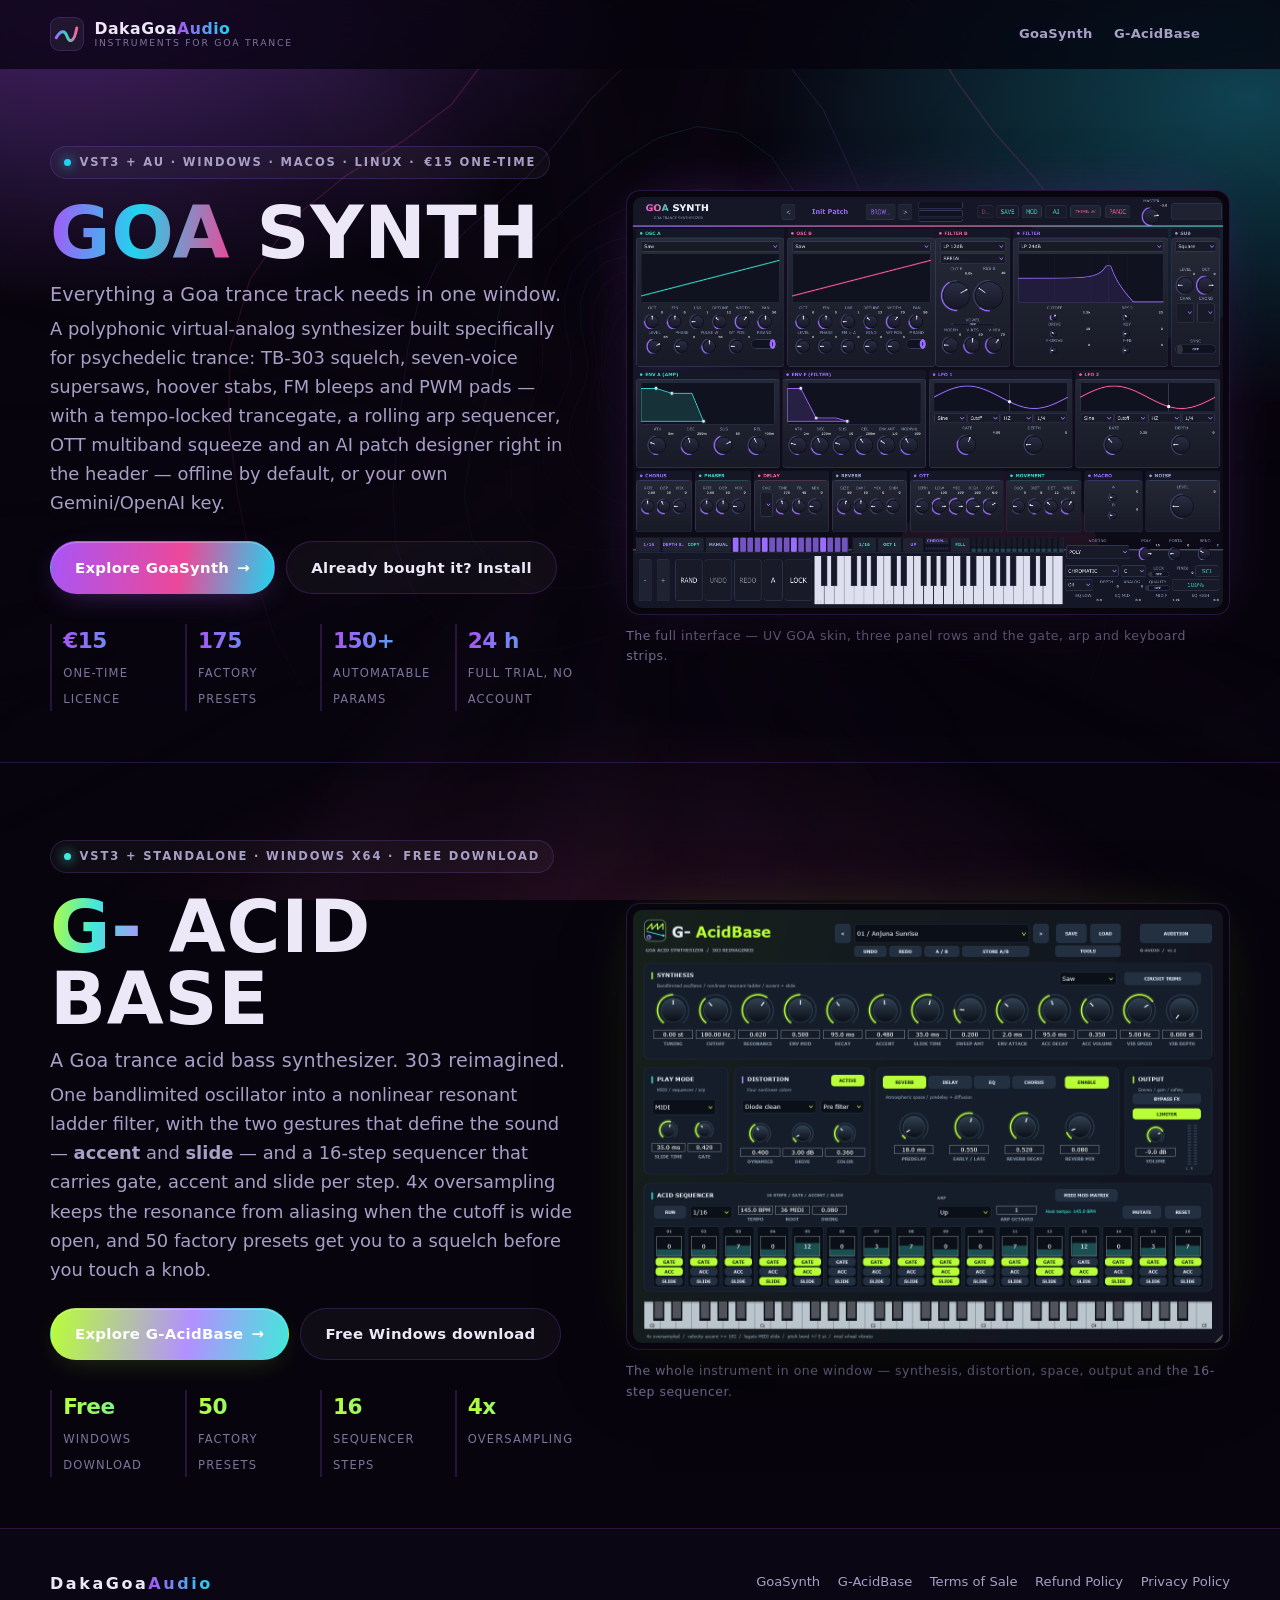
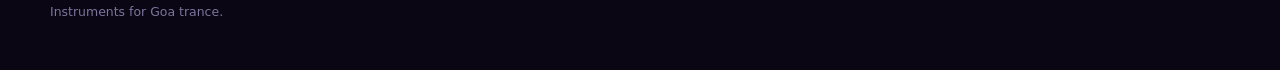
==== commit 380b4af2: "Give DakaGoaAudio a two-plugin home with separate product guides Preserve existing update-feed and d" ====
--- a/docs/index.html
+++ b/docs/index.html
@@ -3,48 +3,27 @@
 <head>
 <meta charset="utf-8">
 <meta name="viewport" content="width=device-width, initial-scale=1">
-<title>GoaSynth — Goa Trance VST3 Synthesizer · €15</title>
-<meta name="description" content="GoaSynth is a VST3 synthesizer built for Goa trance: 303 acid, supersaw leads, hoover stabs, FM bleeps, tempo-locked trancegate and arp, OTT multiband squeeze and an AI patch designer that runs offline or with your own Gemini/OpenAI key. 175 factory presets, a 24-hour full trial, €15 one-time with offline serial activation.">
+<title>DakaGoaAudio — Goa trance instruments</title>
+<meta name="description" content="Instruments for Goa trance by DakaGoaAudio. Explore GoaSynth, a complete psychedelic trance synthesizer, and G-AcidBase, a free acid bass instrument with a 16-step sequencer.">
 <meta name="robots" content="index, follow, max-image-preview:large">
-
-<!-- One canonical spelling of the site's address. The og:url, the og:image and
-     twitter:image URLs and every <loc> in sitemap.xml name this same origin, so
-     a link from anywhere on the web resolves to one page instead of two. Moving
-     the site to a custom domain means changing this line, the same base in
-     sitemap.xml, the sitemap line in robots.txt, and the canonical link in each
-     legal page. -->
 <link rel="canonical" href="https://dakagoa.github.io/GoaSynth/">
-
 <meta property="og:type" content="website">
-<meta property="og:site_name" content="GoaSynth">
+<meta property="og:site_name" content="DakaGoaAudio">
 <meta property="og:url" content="https://dakagoa.github.io/GoaSynth/">
 <meta property="og:locale" content="en">
-<meta property="og:title" content="GoaSynth — Goa Trance VST3 Synthesizer">
-<meta property="og:description" content="303 acid, supersaws, trancegate and arp locked to the transport, OTT, an AI patch designer that runs offline or on your own API key, and a 24-hour full trial. €15 one-time for Windows, macOS and Linux, activated offline.">
+<meta property="og:title" content="DakaGoaAudio — Goa trance instruments">
+<meta property="og:description" content="Two instruments. One psychedelic playground. Discover GoaSynth and G-AcidBase.">
 <meta property="og:image" content="https://dakagoa.github.io/GoaSynth/assets/ui-overview.png">
-<meta property="og:image:type" content="image/png">
-<meta property="og:image:width" content="1120">
-<meta property="og:image:height" content="780">
-<meta property="og:image:alt" content="The GoaSynth interface in its UV GOA skin: two oscillators, two filters, envelopes and LFOs, the FX row with OTT, and the trancegate, arp and keyboard strips.">
+<meta property="og:image:alt" content="GoaSynth, one of the Goa trance instruments by DakaGoaAudio.">
 <meta name="twitter:card" content="summary_large_image">
-<meta name="twitter:title" content="GoaSynth — Goa Trance VST3 Synthesizer">
-<meta name="twitter:description" content="303 acid, supersaws, a tempo-locked trancegate and arp, OTT, and an AI patch designer that runs offline. 175 presets, a 24-hour full trial, €15 one-time.">
+<meta name="twitter:title" content="DakaGoaAudio — Goa trance instruments">
+<meta name="twitter:description" content="Discover GoaSynth and G-AcidBase: instruments for Goa trance.">
 <meta name="twitter:image" content="https://dakagoa.github.io/GoaSynth/assets/ui-overview.png">
-<meta name="twitter:image:alt" content="The GoaSynth interface in its UV GOA skin.">
+<meta name="twitter:image:alt" content="GoaSynth, one of the Goa trance instruments by DakaGoaAudio.">
 <meta name="theme-color" content="#0b0714">
 <link rel="icon" href="favicon.ico">
 <link rel="apple-touch-icon" href="assets/icon_256.png">
 <link rel="stylesheet" href="styles.css">
-
-<!-- Structured data, so a crawler reads the product instead of guessing it from
-     prose. Facts here are the ones the visible page states: the price, the
-     platforms, the price currency. There is no aggregateRating here and there
-     is not meant to be one until real buyer reviews back it — inventing stars a
-     plugin has not earned is a rich-result penalty, not a shortcut.
-     tools/make-reviews.py adds the rating, and the reviews section it belongs
-     to, once there is a store of consented reviews behind it; see
-     Fulfil/REVIEWS.md. Check the block with the Rich Results Test after
-     deploying; a typo here costs a rich result and nothing else. -->
 <script type="application/ld+json">
 {
   "@context": "https://schema.org",
@@ -53,1708 +32,111 @@
       "@type": "WebSite",
       "@id": "https://dakagoa.github.io/GoaSynth/#website",
       "url": "https://dakagoa.github.io/GoaSynth/",
-      "name": "GoaSynth",
+      "name": "DakaGoaAudio",
       "inLanguage": "en",
-      "description": "GoaSynth — a Goa trance VST3 synthesizer: 303 acid, supersaws, tempo-locked trancegate and arp, OTT, and an offline AI patch designer."
+      "description": "Instruments for Goa trance: GoaSynth and G-AcidBase."
     },
     {
-      "@type": "SoftwareApplication",
-      "@id": "https://dakagoa.github.io/GoaSynth/#software",
-      "name": "GoaSynth",
-      "applicationCategory": "MultimediaApplication",
-      "applicationSubCategory": "Audio plugin (VST3, AU, AUv3, LV2)",
-      "operatingSystem": "Windows, macOS, Linux",
-      "softwareRequirements": "A VST3, AU/AUv3 or LV2 host — Ableton Live, FL Studio, Bitwig Studio, REAPER, Logic Pro, Ardour",
-      "url": "https://dakagoa.github.io/GoaSynth/",
-      "image": "https://dakagoa.github.io/GoaSynth/assets/ui-overview.png",
-      "screenshot": [
-        "https://dakagoa.github.io/GoaSynth/assets/ui-overview.png",
-        "https://dakagoa.github.io/GoaSynth/assets/ai-patch-designer.png",
-        "https://dakagoa.github.io/GoaSynth/assets/preset-browser.png"
-      ],
-      "description": "A polyphonic virtual-analog synthesizer built for psychedelic trance: TB-303 squelch, seven-voice supersaws, drawn wavetables, two filters, an 8-slot mod matrix, chorus, phaser, tempo delay, reverb, master EQ and OTT, a tempo-locked 16-step trancegate and arp sequencer, nine scale tables and Scala microtuning, and an AI patch designer that runs offline or on your own Gemini/OpenAI key. 175 factory presets and a 24-hour full trial.",
-      "featureList": [
-        "Two oscillators with drawn 8-frame wavetables and WAV import",
-        "Unison up to seven voices, FM, hard sync and ring mod",
-        "Two filters with serial, parallel and stereo-split routing",
-        "Tempo-locked trancegate with four step-edge shapes",
-        "16-step arp sequencer with per-step velocity, gate and strum",
-        "OTT multiband compressor, pump, master EQ and a full FX chain",
-        "Nine scale tables and Scala .scl microtuning",
-        "AI patch designer — offline by default, or your own Gemini/OpenAI key",
-        "175 factory presets and a six-theme interface"
-      ],
-      "offers": {
-        "@type": "Offer",
-        "url": "https://dakagoa.github.io/GoaSynth/#buy",
-        "price": "15.00",
-        "priceCurrency": "EUR",
-        "availability": "https://schema.org/InStock",
-        "description": "One-time personal licence covering Windows, macOS and Linux builds, all 175 presets and updates for the whole 1.x line."
-      }
+      "@type": "ItemList",
+      "name": "DakaGoaAudio instruments",
+      "itemListElement": [
+        { "@type": "ListItem", "position": 1, "name": "GoaSynth", "url": "https://dakagoa.github.io/GoaSynth/goasynth/" },
+        { "@type": "ListItem", "position": 2, "name": "G-AcidBase", "url": "https://dakagoa.github.io/GoaSynth/gacidbase/" }
+      ]
     }
   ]
 }
 </script>
 </head>
-<body>
-
+<body class="catalogue">
 <div class="swirl" aria-hidden="true">
   <span class="swirl-layer swirl-a"></span>
   <span class="swirl-layer swirl-b"></span>
   <span class="swirl-glow"></span>
   <canvas class="tunnel" id="tunnel"></canvas>
 </div>
-
 <header class="topbar" id="topbar">
   <div class="wrap topbar-inner">
-    <a class="brand" href="#top">
+    <a class="brand" href="./" aria-label="DakaGoaAudio home">
       <span class="brand-mark" aria-hidden="true">
         <svg viewBox="0 0 512 512" width="26" height="26"><defs><linearGradient id="bm" x1="0" y1="0" x2="1" y2="0"><stop offset="0" stop-color="#9b6cff"/><stop offset=".5" stop-color="#36d6c3"/><stop offset="1" stop-color="#ff5f9e"/></linearGradient></defs><path d="M44 330C128 176 216 176 256 300s140 148 192-162" fill="none" stroke="url(#bm)" stroke-width="58" stroke-linecap="round"/></svg>
       </span>
-      <span class="brand-text">
-        <strong>GOA <span>SYNTH</span></strong>
-        <em>Goa Trance Synthesizer</em>
-      </span>
+      <span class="brand-text"><strong>DakaGoa<span>Audio</span></strong><em>Instruments for Goa trance</em></span>
     </a>
-    <nav class="nav" id="nav" aria-label="Sections">
-      <a href="#whats-new">What's new</a>
-      <a href="#sound">Sound</a>
-      <a href="#filters">Filters</a>
-      <a href="#modulation">Modulation</a>
-      <a href="#fx">FX</a>
-      <a href="#sequencers">Sequencers</a>
-      <a href="#tuning">Tuning</a>
-      <a href="#ai">AI Patch</a>
-      <a href="#presets">Presets</a>
-      <a href="#buy">Pricing</a>
-      <a href="#themes">Themes</a>
-      <a href="#install">Install</a>
-      <a href="#play">Play</a>
-      <a href="#faq">FAQ</a>
-      <a href="#contrib">Contributing</a>
+    <nav class="nav" id="nav" aria-label="Plugins">
+      <a href="goasynth/">GoaSynth</a>
       <a href="gacidbase/">G-AcidBase</a>
     </nav>
     <div class="topbar-actions">
-      <a class="btn btn-ghost" data-link="releases" href="#" target="_blank" rel="noopener">Download</a>
-      <a class="btn btn-primary" data-link="buy" href="#buy">Buy <span data-price>€15</span></a>
-      <button class="burger" id="burger" aria-label="Menu" aria-expanded="false" aria-controls="nav">
-        <span></span><span></span><span></span>
-      </button>
+      <button class="burger" id="burger" aria-label="Menu" aria-expanded="false" aria-controls="nav"><span></span><span></span><span></span></button>
     </div>
   </div>
 </header>
-
 <main id="top">
-
-  <!-- ================= HERO ================= -->
-  <section class="hero">
+  <h1 class="sr-only">DakaGoaAudio — instruments for Goa trance</h1>
+  <section class="hero product-overview" id="goasynth" aria-labelledby="goasynth-title">
     <div class="wrap hero-grid">
       <div class="hero-copy">
-        <p class="eyebrow"><span class="dot"></span> VST3 + AU · Windows · macOS · Linux · <b><span data-price>€15</span> one-time</b></p>
-        <h1>
-          <span class="grad">GOA</span> SYNTH
-          <small>Everything a Goa trance track needs in one window.</small>
-        </h1>
-        <p class="lede">
-          A polyphonic virtual-analog synthesizer built specifically for psychedelic trance:
-          TB-303 squelch, seven-voice supersaws, hoover stabs, FM bleeps and PWM pads — with a
-          tempo-locked trancegate, a rolling arp sequencer, OTT multiband squeeze and an
-          AI patch designer right in the header — offline by default, or your own Gemini/OpenAI key.
-        </p>
+        <p class="eyebrow"><span class="dot"></span> VST3 + AU · Windows · macOS · Linux · <b>€15 one-time</b></p>
+        <h2 id="goasynth-title"><a href="goasynth/"><span class="grad">GOA</span> SYNTH</a><small>Everything a Goa trance track needs in one window.</small></h2>
+        <p class="lede">A polyphonic virtual-analog synthesizer built specifically for psychedelic trance: TB-303 squelch, seven-voice supersaws, hoover stabs, FM bleeps and PWM pads — with a tempo-locked trancegate, a rolling arp sequencer, OTT multiband squeeze and an AI patch designer right in the header — offline by default, or your own Gemini/OpenAI key.</p>
         <div class="cta-row">
-          <a class="btn btn-primary btn-lg" data-link="buy" href="#buy">Buy GoaSynth — <span data-price>€15</span></a>
-          <a class="btn btn-outline btn-lg" data-link="download" href="#install">Already bought it? Install</a>
+          <a class="btn btn-primary btn-lg" href="goasynth/">Explore GoaSynth <span aria-hidden="true">→</span></a>
+          <a class="btn btn-outline btn-lg" href="goasynth/#install">Already bought it? Install</a>
         </div>
         <ul class="stat-strip">
-          <li><b data-price>€15</b><span>one-time licence</span></li>
+          <li><b>€15</b><span>one-time licence</span></li>
           <li><b>175</b><span>factory presets</span></li>
           <li><b>150+</b><span>automatable params</span></li>
           <li><b>24 h</b><span>full trial, no account</span></li>
         </ul>
       </div>
-
-      <figure class="hero-shot" data-lightbox>
-        <div class="shot-frame">
-          <img src="assets/ui-overview.png" alt="The GoaSynth interface: a header with the preset name, output meter and master knob, oscillator A and B panels with drawn waveforms plus pulse width, sync and ring mod, filter and filter B, the sub oscillator with its SYNC switch, amp and filter envelopes, two LFOs, chorus, phaser, delay, reverb, OTT, movement, macro, noise and EQ panels, trancegate and arp strips, randomise / undo / redo / A-B / lock buttons and the on-screen keyboard.">
-        </div>
+      <figure class="hero-shot">
+        <a class="shot-frame product-image-link" href="goasynth/" aria-label="Explore GoaSynth: features, pricing and installation">
+          <img src="assets/ui-overview.png" width="1120" height="780" alt="GoaSynth in its UV GOA skin: oscillators, filters, modulation, effects, trancegate, arp and keyboard.">
+        </a>
         <figcaption>The full interface — UV GOA skin, three panel rows and the gate, arp and keyboard strips.</figcaption>
       </figure>
     </div>
   </section>
-
-  <!-- ================= RELEASE NOTES ================= -->
-  <section class="section alt" id="whats-new">
-    <div class="wrap">
-      <header class="section-head">
-        <p class="kicker">Release notes</p>
-
-        <!-- changelog:begin — generated by tools/make-changelog.py from CHANGELOG.md; edit that, not this -->
-        <h2 id="v1.6.0">What's new in 1.6.0 <span class="ver-date">4 October 2026</span></h2>
-        <ul class="changelog">
-          <li><span class="cat">Fixed</span> Loud passages no longer clip: the master limiter's final stage was a hard clipper at full scale, so anything hot patches pushed past it — full OTT squeeze, runaway delay feedback, MASTER at +6 — came out with squared-off, crackling peaks. The same loudness curve now ends in a true peak rider (instant attack, 80 ms release) with a soft-clip safety, holding −0.5 dB cleanly.</li>
-          <li><span class="cat">Added</span> The update-available dialog also shows the new version's release date and the installer's file size.</li>
-          <li><span class="cat">Changed</span> The update-available dialog's download link goes straight to the new version's installer (<code>GoaSynth-Setup-&lt;version&gt;.exe</code>, attached to its GitHub release) instead of the product site.</li>
+  <section class="hero product-overview acid-overview" id="gacidbase" aria-labelledby="gacidbase-title">
+    <div class="wrap hero-grid">
+      <div class="hero-copy">
+        <p class="eyebrow"><span class="dot"></span> VST3 + standalone · Windows x64 · <b>free download</b></p>
+        <h2 id="gacidbase-title"><a href="gacidbase/"><span class="grad">G-</span> ACID BASE</a><small>A Goa trance acid bass synthesizer. 303 reimagined.</small></h2>
+        <p class="lede">One bandlimited oscillator into a nonlinear resonant ladder filter, with the two gestures that define the sound — <b>accent</b> and <b>slide</b> — and a 16-step sequencer that carries gate, accent and slide per step. 4x oversampling keeps the resonance from aliasing when the cutoff is wide open, and 50 factory presets get you to a squelch before you touch a knob.</p>
+        <div class="cta-row">
+          <a class="btn btn-primary btn-lg" href="gacidbase/">Explore G-AcidBase <span aria-hidden="true">→</span></a>
+          <a class="btn btn-outline btn-lg" href="gacidbase/#download">Free Windows download</a>
+        </div>
+        <ul class="stat-strip">
+          <li><b>Free</b><span>Windows download</span></li>
+          <li><b>50</b><span>factory presets</span></li>
+          <li><b>16</b><span>sequencer steps</span></li>
+          <li><b>4x</b><span>oversampling</span></li>
         </ul>
-        <p class="release-downloads"><span class="dl-label">Download 1.6.0</span><a href="https://github.com/DakaGoa/GoaSynth/releases/download/v1.6.0/GoaSynth-1.6.0-win64.zip">ZIP package</a><span class="sep">·</span><a href="https://github.com/DakaGoa/GoaSynth/releases/download/v1.6.0/GoaSynth-Setup-1.6.0.exe">Installer</a><span class="sep">·</span><a href="https://github.com/DakaGoa/GoaSynth/releases/download/v1.6.0/SHA256SUMS.txt">SHA-256 checksums</a><span class="sep">·</span><a href="https://github.com/DakaGoa/GoaSynth/releases/tag/v1.6.0">all files</a></p>
-        <h2 id="v1.5.0">What's new in 1.5.0 <span class="ver-date">2 October 2026</span></h2>
-        <p class="section-lede">
-                  The update dialog tells you what changed: release notes now travel in the version feed the plugin already fetches, and a <b>View full change log</b> link opens them in the browser.
-        </p>
-        <ul class="changelog">
-          <li><span class="cat">Added</span> The update dialogs carry a <b>View full change log</b> link: update-available lands on the new version's own notes, up-to-date opens the release notes.</li>
-          <li><span class="cat">Added</span> The update-available dialog shows <b>What's new</b> — the release notes ride along in the version feed the plugin already fetches.</li>
-        </ul>
-        <h2 id="v1.4.0">What's new in 1.4.0 <span class="ver-date">2 October 2026</span></h2>
-        <p class="section-lede">
-                  A small, sharp release: the MENU gained Change Log, Check for updates always answers, and the About card is closable.
-        </p>
-        <ul class="changelog">
-          <li><span class="cat">Added</span> <b>MENU</b> gained <b>Change Log</b> — opens the release notes on the website.</li>
-          <li><span class="cat">Fixed</span> <b>Check for updates</b> no longer fails silently: every outcome — feed unreachable, update available, up to date — answers with a dialog over the plugin window, so no host can bury it.</li>
-          <li><span class="cat">Fixed</span> The <b>About</b> card has a close button you can actually see (✕ on the card's own corner), and clicking the darkened backdrop dismisses it.</li>
-        </ul>
-        <h2 id="v1.3.0">What's new in 1.3.0 <span class="ver-date">1 October 2026</span></h2>
-        <ul class="changelog">
-          <li><span class="cat">Changed</span> The <b>FILTER</b> panel was rearranged into a 3×2 knob grid (CUTOFF / RESO / KEY over DRIVE / F-DRIVE / F-FB) with evenly normalized gaps — bigger knobs, no cramped rows.</li>
-        </ul>
-        <h2 id="v1.2.0">What's new in 1.2.0 <span class="ver-date">30 September 2026</span></h2>
-        <p class="section-lede">
-                  This update is about housekeeping you can feel: a header MENU with an About card and an update check.
-        </p>
-        <ul class="changelog">
-          <li><span class="cat">Added</span> A <b>MENU</b> dropdown in the header: <b>About</b> shows the running version, your licence state and machine ID (one click to copy), and <b>Check for updates</b> fetches a tiny version feed once — anonymous, no account, no telemetry. Offline? It says so.</li>
-        </ul>
-        <h2 id="v1.1.0">What's new in 1.1.0 <span class="ver-date">28 September 2026</span></h2>
-        <p class="section-lede">
-                  The largest update the instrument has had.
-        </p>
-        <ul class="changelog">
-          <li><span class="cat">Added</span> The trancegate gained the classic step contours: <b>SQUARE</b>, <b>SMOOTH</b>, <b>SAW</b> and <b>TRIANGLE</b> shapes with ramp-smoothed step edges.</li>
-          <li><span class="cat">Added</span> Arp timing rebuilt on <b>absolute sample times</b>: per-step gate length, no truncated note-offs, STRUM keeps its stagger at small buffers.</li>
-          <li><span class="cat">Added</span> True stereo metering with peak-hold ticks; <b>NOISE</b> gained a White / Pink choice.</li>
-          <li><span class="cat">Added</span> Oscillator hard sync and ring mod, manual pulse width, a three-band master EQ, and filter B / vowel / OTT / pump as modulation destinations.</li>
-          <li><span class="cat">Added</span> Undo / A/B / randomise / lock, WAV drag-and-drop wavetable slicing, editor size and zoom remembered.</li>
-          <li><span class="cat">Added</span> The bank grew to <b>175 patches</b> with a rebuilt browser (favourites, search, sort, audition).</li>
-          <li><span class="cat">Added</span> <b>NEON</b>, <b>PAPER</b> and <b>OLED</b> themes, 100–200 % zoom, active-step glow.</li>
-          <li><span class="cat">Added</span> Factory bank exposed to the DAW's program list, arp MIDI-out, AU/AUv3 and LV2 builds, and licence/trial polish.</li>
-        </ul>
-      <!-- changelog:end -->
-      </header>
-
-      <h2>1.1.0 — the details</h2>
-
-      <div class="card-grid">
-        <article class="card">
-          <div class="card-icon ic-pink">⣿</div>
-          <h3>Four trancegate step shapes</h3>
-          <p>The gate strip gained a <b>SHAPE</b> cell beside its steps: the hard <b>SQUARE</b> chop it
-             always had, plus <b>SMOOTH</b> (half-cosine), <b>SAW</b> (instant in, linear fall) and
-             <b>TRIANGLE</b> (sine rise, sine fall) — the contours the genre is built on. Step edges
-             are ramp-smoothed, so the boundary between two steps stops clicking.</p>
-        </article>
-        <article class="card">
-          <div class="card-icon ic-teal">⇅</div>
-          <h3>Arp timing, rebuilt</h3>
-          <p>Note-offs are parked with <b>absolute sample times</b> and delivered by the block that
-             contains them, instead of being clamped into the block that fired the note-on. A gate
-             longer than one buffer is no longer truncated, and the <b>STRUM</b> fan keeps its 18 ms
-             stagger at small buffer sizes. Every step has its own <b>gate length</b> (5–100 %, 75 %
-             by default), and accents hold their gate longer as well as hitting harder.</p>
-        </article>
-        <article class="card">
-          <div class="card-icon ic-uv">▤</div>
-          <h3>True stereo metering</h3>
-          <p>The header meter now shows real <b>per-channel peaks</b> with <b>peak-hold ticks</b> —
-             held for about 1.2 s, then falling at roughly 12 dB/s, the way a DAW meter behaves —
-             instead of one gain-reduction strip, so you can see both sides of the image.</p>
-        </article>
-        <article class="card">
-          <div class="card-icon ic-teal">◍</div>
-          <h3>Pink noise, and a tidier voice</h3>
-          <p><b>NOISE</b> gained a <b>White / Pink</b> choice: white for brightness, hats and
-             transients; pink for the −3 dB/oct tilt that reads as cymbal wash, air, wind and sea.
-             Pink is a decorrelated Paul Kellet 7-pole pair — one filter per channel — so it stays
-             stereo.</p>
-        </article>
-        <article class="card">
-          <div class="card-icon ic-pink">◇</div>
-          <h3>More synth, straight into the matrix</h3>
-          <p>Inter-oscillator <b>hard sync</b> and <b>ring mod</b>, manual <b>pulse width</b>, and a
-             three-band <b>master EQ</b> (low shelf, peaking mid, high shelf) with true bypass — and
-             <b>filter B cutoff and resonance</b>, vowel morph, analog character, OTT depth and pump
-             depth are all modulation destinations, so the deeper parts of the engine move like the
-             rest of it.</p>
-        </article>
-        <article class="card">
-          <div class="card-icon ic-uv">⇄</div>
-          <h3>Undo, A/B, randomise, lock</h3>
-          <p>A 32-step snapshot stack behind <b>UNDO / REDO</b>, two slots behind <b>A/B</b>,
-             one-button <b>RAND</b> with musically bounded draws, and <b>LOCK</b> to keep the knobs
-             you already like through all three. Drop a <b>WAV</b> on an oscillator and it is sliced
-             into wavetable frames. Editor size, zoom and skin are remembered for next time.</p>
-        </article>
-        <article class="card">
-          <div class="card-icon ic-teal">◈</div>
-          <h3>175 patches, and a browser to find them</h3>
-          <p>The bank grew from 135 to <b>175 patches</b> across nine families, and the browser was
-             rebuilt around it: <b>favourites</b> that persist, AND search over names and tags, sort by
-             A-Z / Z-A / newest / bank order, click to audition, double-click to load, and a
-             right-click menu to rename, duplicate, delete or reveal.</p>
-        </article>
-        <article class="card">
-          <div class="card-icon ic-pink">✦</div>
-          <h3>Three new themes, and zoom</h3>
-          <p><b>NEON</b> (cyan and hot magenta on black), <b>PAPER</b> (a real light mode) and
-             <b>OLED</b> (pure black, one red accent) join UV Goa, steel and warm analog, and the
-             whole interface zooms from 100 % to 200 % from the header or with Ctrl + scroll. The
-             active step glows as it plays.</p>
-        </article>
-        <article class="card">
-          <div class="card-icon ic-uv">⌗</div>
-          <h3>Into the host, and a licence that travels</h3>
-          <p>The factory bank is exposed to your DAW's <b>program list</b>, the arp can <b>send its
-             notes out</b> as MIDI to record or drive another instrument, and this release adds
-             <b>AU / AUv3</b> on macOS and <b>LV2</b> on Linux next to VST3. A pasted serial tolerates
-             cosmetic dashes, <code>.goalicense</code> files carry the buyer's name, and an instance
-             whose 24-hour trial runs out mid-session locks itself instead of waiting for a repaint.</p>
-        </article>
       </div>
-
-      <div class="panel panel-accent">
-        <h4>Verify your download</h4>
-        <p>Every build is fingerprinted as it is packaged, and the same numbers are published in
-          <a href="downloads/SHA256SUMS.txt">downloads/SHA256SUMS.txt</a>. Check them before you
-          install: if a hash does not match the file you were sent, that file was damaged or replaced
-          in transit, and support would rather hear about it than not.</p>
-        <!-- release:begin — generated by tools/make-release.py; edit that, not this -->
-        <dl class="kv">
-          <dt>Version</dt><dd>1.6.0</dd>
-          <dt>Built</dt><dd>04 October 2026 at 01:27, from commit <code>fbc9a38</code></dd>
-          <dt>Download</dt><dd><code>GoaSynth-1.6.0-win64.zip</code> — 12.2 MB</dd>
-          <dt>ZIP SHA-256</dt><dd><code>f6e639b4f88c440d252fa5d18c87fd782b88344354d67c7f13fa24e4375e7ac9</code></dd>
-          <dt>Setup SHA-256</dt><dd><code>5df94f2fa677f5a381884ef6b2ae2a6fc17200fa31c73a0017344314d7b40eba</code> — the <code>GoaSynth-Setup-1.6.0.exe</code> installer inside the ZIP, 22,939,648 bytes</dd>
-          <dt>Standalone SHA-256</dt><dd><code>9dd5ef0b272f2492081ac6ac58da43024861e6ed444a01b6c1b040decf4e2ecf</code> — the <code>GoaSynth.exe</code> installed next to the plugin, 8,831,488 bytes — verify it after installing</dd>
-        </dl>
-        <!-- release:end -->
-        <p class="fine">Windows: <code>Get-FileHash .\GoaSynth-1.5.0-win64.zip -Algorithm SHA256</code>.
-          macOS and Linux: <code>sha256sum -c SHA256SUMS.txt</code> in the folder you downloaded to.
-          The Setup hash is over the <code>GoaSynth-Setup-1.5.0.exe</code> inside the ZIP — the installer
-          that puts the plugin and the standalone app in place.</p>
-      </div>
-    </div>
-  </section>
-
-  <!-- ================= HIGHLIGHTS ================= -->
-  <section class="section" id="highlights">
-    <div class="wrap">
-      <header class="section-head">
-        <p class="kicker">Overview</p>
-        <h2>Designed around the genres it serves</h2>
-        <p class="section-lede">
-          No ten-page manual for basic sounds. Everything is on one surface: the two oscillators, both
-          filters and the sub across the top, the envelopes and LFOs beneath them, the FX row under
-          that, and the sequencers, scale quantiser, pump and keyboard along the bottom — with the
-          depth you don't need yet behind a single <b>MOD</b> button.
-        </p>
-      </header>
-
-      <div class="card-grid">
-        <article class="card">
-          <div class="card-icon ic-uv">◍</div>
-          <h3>Two oscillators, drawn or classic</h3>
-          <p>Saw, square, PWM, triangle, sine — or sketch your own <b>8-frame wavetable</b> right in
-             the display, or <b>drop in a WAV</b> and let it slice the file into frames. Up to seven
-             detuned unison voices around both oscillators, plus sub, noise and analog drift, and
-             inter-oscillator <b>FM, hard sync and ring mod</b>.</p>
-        </article>
-        <article class="card">
-          <div class="card-icon ic-teal">◇</div>
-          <h3>Two filters, three routings</h3>
-          <p>12/24 dB lowpass, highpass, bandpass and notch, with a second independent filter that can
-             run in <b>serial, parallel or stereo split</b>.</p>
-        </article>
-        <article class="card">
-          <div class="card-icon ic-pink">⣿</div>
-          <h3>Trancegate that never drifts</h3>
-          <p>16 steps from 1/32 to 1/4, sample-accurate and phase-locked to the host bar. Classic
-             UPLIFT, off-beat and roller shapes are one click away.</p>
-        </article>
-        <article class="card">
-          <div class="card-icon ic-teal">⇅</div>
-          <h3>Arp with per-step velocity</h3>
-          <p>A programmed semitone run with 0–3 octave range, five playback directions and an
-             <b>accent bar on every step</b> for pumping off-beat dynamics.</p>
-        </article>
-        <article class="card">
-          <div class="card-icon ic-pink">◎</div>
-          <h3>OTT on the output</h3>
-          <p>The psy secret weapon: a three-band upward/downward compressor with 220 Hz / 2 kHz
-             fourth-order crossovers and per-band trims.</p>
-        </article>
-        <article class="card">
-          <div class="card-icon ic-uv">✦</div>
-          <h3>AI patch designer</h3>
-          <p>Type "dark rolling acid bass" and get a playable patch instantly — and a different one
-             every time you press generate. <b>Offline by default</b>, or point it at Gemini, OpenAI or
-             your own local LLM with your own key.</p>
-        </article>
-        <article class="card">
-          <div class="card-icon ic-uv">⌗</div>
-          <h3>Scales and microtuning</h3>
-          <p>Nine scale tables — Phrygian, harmonic and Hungarian minor, double harmonic and more — keep a
-             rolling arp in key, and <b>LOCK</b> applies the same quantiser to your own playing. Load a
-             Scala <code>.scl</code> file for anything from a 432 Hz reference to a 19-tone scale.</p>
-        </article>
-        <article class="card">
-          <div class="card-icon ic-teal">◧</div>
-          <h3>Pump without the wiring</h3>
-          <p>A host-synced sidechain pump ducks the output on the beat division you choose, so the synth
-             sits under a kick with no sidechain bus, no extra mixer channel and nothing to route.</p>
-        </article>
-        <article class="card">
-          <div class="card-icon ic-pink">◈</div>
-          <h3>Character, all the way in</h3>
-          <p>A morphing vowel bank, tape wow and flutter, filter feedback that screams, a three-band
-             <b>master EQ</b>, and a <b>QUALITY</b> switch that renders the oscillators and filters at
-             2× oversampling. Every one of them is off until you ask for it.</p>
-        </article>
-        <article class="card">
-          <div class="card-icon ic-teal">⇄</div>
-          <h3>Undo, A/B and one-button randomise</h3>
-          <p><b>RAND</b> builds a new patch from the current one with musically bounded draws;
-             <b>UNDO / REDO</b> step back through every preset load, randomise and knob move; <b>A/B</b>
-             keeps two versions of a sound to flip between; <b>LOCK</b> protects the knobs you already
-             like from all three.</p>
-        </article>
-        <article class="card">
-          <div class="card-icon ic-uv">▤</div>
-          <h3>Metering and host integration</h3>
-          <p>A stereo output meter with <b>peak-hold ticks</b> beside the master knob, a trancegate with <b>four step-edge shapes</b> beyond the hard gate (smooth, saw, triangle), an arp with <b>per-step gate length</b> and a <b>strum mode</b> that fans held chords, the whole
-             factory bank exposed to your DAW's <b>program list</b>, and an arp that can <b>send its
-             notes out</b> as MIDI to record or feed another instrument.</p>
-        </article>
-      </div>
-    </div>
-  </section>
-
-  <!-- ================= PRICING ================= -->
-  <section class="section" id="buy">
-    <div class="wrap">
-      <header class="section-head">
-        <p class="kicker">Pricing</p>
-        <h2>One price. The whole instrument.</h2>
-        <p class="section-lede">
-          GoaSynth is a paid plugin: <b><span data-price>€15</span>, once</b> — no subscription, no tiers,
-          no preset store. That covers the built VST3 for Windows, macOS and Linux, the complete
-          175-preset factory bank, every effect and sequencer in this page, and all updates for the
-          whole 1.x line. Download it first and use it free for <b>24 hours</b> — full features, no
-          account, nothing to cancel.
-        </p>
-      </header>
-
-      <div class="price-grid">
-        <article class="price-card">
-          <span class="price-badge">Full licence</span>
-          <p class="price-tag"><b data-price>€15</b><span data-price-note>one-time · VAT included where applicable</span></p>
-          <p class="price-tag-note">Personal licence for one user. Everything is in the box — there is no
-             "pro" version waiting behind another payment.</p>
-
-          <ul class="price-list">
-            <li><b>A 24-hour full trial</b> to try it before you pay — every feature, no account</li>
-            <li><b>VST3 builds for Windows, macOS and Linux</b> — the same engine on all three, plus
-                <b>AU / AUv3 for Logic</b> on macOS and <b>LV2</b> on Linux</li>
-            <li><b>A licence serial signed for your machine</b>, delivered as a <code>.goalicense</code>
-                file. One serial per computer, three machines per licence, activated fully offline</li>
-            <li><b>175 factory presets</b> across nine families, plus the AI patch designer
-                (offline by default, or your own Gemini / OpenAI key)</li>
-            <li><b>Every feature on this page</b>: dual drawing oscillators, two filters with SERIAL / PARALLEL / SPLIT,
-                8-slot mod matrix, full FX chain with OTT, trancegate and arp sequencers</li>
-            <li><b>All six skins</b> and the animated swirl background</li>
-            <li><b>Commercial use</b> — releases, live sets, client work and sample packs, with no royalties</li>
-            <li><b>Free updates</b> for the entire 1.x line</li>
-            <li><b>14-day refund</b>, no questions asked</li>
-          </ul>
-
-          <div class="cta-row">
-            <a class="btn btn-primary btn-lg" data-link="buy" href="#buy">Buy now — <span data-price>€15</span></a>
-            <a class="btn btn-outline btn-lg" data-link="download" href="#install">Install &amp; first steps</a>
-          </div>
-
-          <p class="fine" data-when="checkout">
-            Card, Apple&nbsp;Pay and PayPal are handled by <span data-store-name>our checkout provider</span>,
-            who acts as merchant of record — they process the payment, issue the receipt and look after VAT,
-            and we never see or store your card details. Prices are shown in euros; the receipt and download
-            link arrive by email within a minute of payment.
-          </p>
-          <p class="fine" data-when="email">
-            Store checkout is still being set up, so orders are taken by email for now: download the trial
-            build, copy your <b>machine ID</b> from the activation screen, and
-            <a data-link="contact" href="#buy">write to us</a> with it. You'll get a proper invoice (card,
-            bank transfer or PayPal) plus your serial and the download link — usually the same day. The
-            licence, the 14-day refund and everything else on this page apply exactly as written.
-          </p>
-          <p class="fine" data-when="none">
-            The checkout is being wired up right now. The licence is <span data-price>€15</span> one-time, the
-            terms below are final, and refunds run for 14 days — nothing about the offer is still in flux,
-            only the payment page.
-          </p>
-          <p class="fine" data-when-machineid>
-            Checkout asks for your <b>machine ID</b> — the 20-character code on the plugin's activation
-            screen, with a copy button beside it — because that is the machine your serial is signed for.
-            Install the build first and it is already there, along with your 24-hour trial.
-          </p>
-        </article>
-
-        <div class="buy-side">
-          <div class="panel panel-accent">
-            <h4>What happens after you order</h4>
-            <ol class="steps tight">
-              <li>Install the build first — no purchase needed. GoaSynth starts with a
-                  <b>24-hour full trial</b>, and the activation screen already shows your
-                  <b>machine ID</b> (20 characters, one copy button).</li>
-              <li>Checkout asks for that machine ID. It is what your serial gets signed against, so one
-                  serial unlocks one computer — keys can't be shared around, and nothing is ever checked
-                  against a server.</li>
-              <li>Your receipt arrives by email with the download page for the Windows, macOS and Linux
-                  builds, and we send a <b>.goalicense</b> file signed for your machine — double-click it,
-                  or press IMPORT on the activation screen, and the plugin unlocks for good.</li>
-              <li>Keep that email. It is your re-download link, your order reference and your proof of
-                  licence — there is no account to log into.</li>
-            </ol>
-          </div>
-
-          <div class="panel">
-            <h4>Not a customer? Build it from source</h4>
-            <p>The source is public under the <b>AGPLv3</b>, so if you have a compiler and an afternoon you
-               can build GoaSynth for nothing — that is a deliberate choice, not a loophole. The licence
-               gate comes with the code, though: a fresh checkout carries a placeholder key header that
-               rejects every serial, so a self-build means running the keygen's <code>--init</code> once to
-               create your own keypair and rebuilding. Anyone may do that under the AGPLv3. What you're
-               paying for is the finished thing: tested builds for three platforms, the preset bank,
-               updates, and a person to email when a DAW misbehaves.</p>
-          </div>
-
-          <div class="panel">
-            <h4>Who it's for</h4>
-            <p>Producers making psy-trance, Goa, acid, forest and full-on — and anyone who wants 303
-               squelch, supersaws and a tempo-locked gate without wiring six plugins together. If your
-               mixer already sounds the way you want, you still only need one window to get there.</p>
-          </div>
-        </div>
-      </div>      <p class="note">
-        <span data-contact-wrap>Not sure it fits your setup? <a data-link="contact" href="#buy">Ask first</a> —
-        a question costs nothing. </span>A full refund is available for 14 days after purchase.
-      </p>
-    </div>
-  </section>
-
-  <!-- ================= SOUND ENGINE ================= -->
-  <section class="section alt" id="sound">
-    <div class="wrap">
-      <header class="section-head">
-        <p class="kicker">Sound engine</p>
-        <h2>Oscillators, wavetable drawing &amp; voice architecture</h2>
-        <p class="section-lede">
-          Each voice runs two full oscillators, a sub and white noise, with a unison stack of up to
-          seven detuned voices around both oscillators — all band-limited so a scream stays a scream,
-          not an alias.
-        </p>
-      </header>
-
-      <div class="split">
-        <div class="split-text">
-          <h3>Oscillator A / B</h3>
-          <ul class="tick">
-            <li><b>Waves:</b> Saw, Square, PWM, Triangle, Sine — or a user-drawn wavetable</li>
-            <li><b>Octave</b> ±2 and <b>fine detune</b> ±50 cents</li>
-            <li><b>Level</b> and independent <b>pan</b> per oscillator</li>
-            <li><b>Start phase</b> 0–360° plus <b>phase randomisation</b> for wide, non-identical stacks</li>
-            <li><b>FM:</b> oscillator B phase-modulates oscillator A — metallic, bell and vocal formants from a single knob</li>
-          </ul>
-
-          <h3>Wavetable morphing &amp; drawing</h3>
-          <ul class="tick">
-            <li><b>8 frames per oscillator.</b> Pick a frame in the strip under the display and sketch it:
-                left-drag draws, right-drag erases, double-click resets.</li>
-            <li><b>WT POS</b> sweeps the table with linear frame interpolation; the other frames show as
-                ghost outlines and the display previews the live morphed output.</li>
-            <li><b>Edit tools</b> on each oscillator: SMOOTH (blur), FLIP (polarity), NORM (re-level) and the
-                <b>P25 / P50 / FORMANT / SPIKES</b> shape generators.</li>
-            <li>Transforms remove DC and normalise, so even scratchy doodles play at full level.</li>
-            <li><b>Both LFOs can target WT POS A and WT POS B</b> for evolving spectral movement.</li>
-          </ul>
-        </div>
-
-        <aside class="split-side">
-          <div class="panel">
-            <h4>Voice extras</h4>
-            <dl class="kv">
-              <dt>Sub oscillator</dt><dd>Square / sine / triangle, 0–2 octaves below the note</dd>
-              <dt>Noise</dt><dd>White, level-controlled — hats, wind, riser beds</dd>
-              <dt>Unison</dt><dd>1–7 detuned voices around both oscillators with stereo spread — the DETUNE and WIDTH knobs live in the MOVEMENT panel and move the whole stack, and a CHAR cell picks the detune curve (CLASSIC / PHASED / HYPER)</dd>
-              <dt>Chord memory</dt><dd>every key also sounds scale-snapped chord intervals (5th / minor / major / octave) in poly voicing</dd>
-              <dt>Analog drift</dt><dd>Slow random pitch wander per voice</dd>
-              <dt>Analog character</dt><dd>Tape-style wow and flutter on top of the drift — the pitch sags and steadies the way a tape machine does, not the way a plugin wobbles</dd>
-              <dt>Master quality</dt><dd>A <b>QUALITY</b> switch renders the oscillator and filter path at <b>2× oversampling</b>, halving audible aliasing when a lead is screaming. Every LEAD and RISER preset ships with it already on</dd>
-            </dl>
-          </div>
-          <div class="panel">
-            <h4>Why it stays clean</h4>
-            <dl class="kv">
-              <dt>Saw / square / PWM / sub</dt><dd>polyBLEP band-limited</dd>
-              <dt>Wavetables</dt><dd>Mip-mapped per frame with raised-cosine band fades</dd>
-              <dt>Cutoff</dt><dd>Log-domain smoothing — the same glide at 44.1 kHz or 192 kHz</dd>
-              <dt>Drive stage</dt><dd>Followed by a DC blocker so heavy saturation never thumps the limiter</dd>
-              <dt>Delay feedback</dt><dd>5 kHz lowpass for analog-darkening repeats</dd>
-            </dl>
-          </div>
-        </aside>
-      </div>
-    </div>
-  </section>
-
-  <!-- ================= FILTERS ================= -->
-  <section class="section" id="filters">
-    <div class="wrap">
-      <header class="section-head">
-        <p class="kicker">Filtering</p>
-        <h2>Screaming 303 resonance, two filters deep</h2>
-      </header>
-
-      <div class="split reverse">
-        <div class="split-text">
-          <h3>Filter A</h3>
-          <ul class="tick">
-            <li><b>Types:</b> LP 12 dB, LP 24 dB, HP 12 dB, BP 12 dB, <b>Notch</b> — TPT state-variable</li>
-            <li><b>Cutoff</b> 20 Hz – 20 kHz with <b>resonance</b>, <b>drive</b> and <b>key tracking</b></li>
-            <li><b>Filter envelope amount ±5 octaves</b>, drawn on a draggable graph</li>
-          </ul>
-
-          <h3>Filter B + routing</h3>
-          <p>An independent second filter — its own type, cutoff and resonance — with a
-             <b>ROUTE</b> selector that changes the character completely:</p>
-          <div class="route-list">
-            <div class="route"><b>SERIAL</b><span>B follows A. The classic cascade — a 24 dB lowpass into a
-              second stage for a steep, squelching 303 sweep.</span></div>
-            <div class="route"><b>PARALLEL</b><span>A and B summed 50/50. A lowpass plus a highpass
-              becomes a band limiter; two bandpasses gives a formant notch.</span></div>
-            <div class="route"><b>SPLIT</b><span>A filters the left channel, B the right — wide stereo
-              filter movement you can hear panning across the image.</span></div>
-          </div>
-
-          <h3>Filter character</h3>
-          <ul class="tick">
-            <li><b>F-DRIVE</b> saturates <em>before</em> the main filter, so a screaming resonance stays
-                musical instead of clicking and clipping its way through the envelope</li>
-            <li><b>F-FB</b> feeds a one-sample of the filter output back into its own input. Low settings
-                thicken; high settings are the screech-and-scream zone psy leads live in, and it reaches
-                self-oscillation at the top. A hard safety clamp means it can never run away on you</li>
-          </ul>
-
-          <h3>Vowel / formant filter</h3>
-          <p>A three-formant bank sits after the main filters and morphs through
-             <b>AH → EH → EE → OH → OO</b> on one knob — talking acid, vocal pads and phased hoovers with
-             no third-party plugin in the chain.</p>
-          <ul class="tick">
-            <li><b>VOWEL</b> switches the bank in, <b>MORPH</b> walks the sequence, <b>V-RES</b> sharpens
-                the formants and <b>V-MIX</b> blends dry against filtered</li>
-            <li>Both LFOs can target <b>VOWEL</b>, so the morph can move on its own — a slow LFO gives you
-                vowel drift, a fast one gives you a talkbox</li>
-          </ul>
-        </div>
-        <aside class="split-side">
-          <div class="panel panel-accent">
-            <h4>Filter facts</h4>
-            <dl class="kv">
-              <dt>Architecture</dt><dd>Zero-delay-feedback TPT state-variable</dd>
-              <dt>Slopes</dt><dd>12 dB/oct and 24 dB/oct selectable per filter</dd>
-              <dt>Env amount</dt><dd>±5 octaves, snappy to barely-moving</dd>
-              <dt>Mod targets</dt><dd>Cutoff, resonance and drive can all be routed from the matrix</dd>
-              <dt>Character</dt><dd>Pre-filter saturation (F-DRIVE) and a feedback path (F-FB) for the screech zone</dd>
-              <dt>Vowel bank</dt><dd>AH EH EE OH OO, morphable by hand or by either LFO</dd>
-              <dt>Display</dt><dd>Live filter response curve that follows the knobs</dd>
-            </dl>
-          </div>
-        </aside>
-      </div>
-    </div>
-  </section>
-
-  <!-- ================= MODULATION ================= -->
-  <section class="section alt" id="modulation">
-    <div class="wrap">
-      <header class="section-head">
-        <p class="kicker">Modulation</p>
-        <h2>Two envelopes, two LFOs, eight matrix slots</h2>
-        <p class="section-lede">
-          Velocity-sensitive envelopes with draggable graphs, animated LFO scopes, and a freely
-          routable matrix for everything else.
-        </p>
-      </header>
-
-      <div class="three-col">
-        <article class="panel">
-          <h4>Envelopes</h4>
-          <p>Two ADSRs — <b>amp</b> and <b>filter</b> — both velocity-sensitive, both with graphs you can
-             drag directly. Decay and sustain shape the classic acid "wow" while a long release carries
-             a pad into the next bar.</p>
-        </article>
-        <article class="panel">
-          <h4>LFOs</h4>
-          <p>Sines, triangles, squares and random sample &amp; hold. Route to <b>Pitch, Cutoff, PWM width,
-             Volume, WT POS A, WT POS B or the vowel morph</b> — seven destinations each. Run free
-             (0.02 – 20 Hz) or lock to <b>host tempo</b> from 1/1 down to 1/16 and 3/16 triplets.</p>
-        </article>
-        <article class="panel">
-          <h4>Voicing &amp; performance</h4>
-          <dl class="kv">
-            <dt>POLY</dt><dd>1–16 voices with steal-free allocation</dd>
-            <dt>MONO</dt><dd>Retriggering mono for basslines</dd>
-            <dt>LEGATO</dt><dd>Glide/slide, full 303 behaviour</dd>
-            <dt>Glide</dt><dd>0–1000 ms</dd>
-            <dt>Bend</dt><dd>0–12 semitones</dd>
-            <dt>Extras</dt><dd>Mod wheel → cutoff, sustain pedal support</dd>
-          </dl>
-        </article>
-      </div>
-
-      <div class="matrix">
-        <div class="matrix-col">
-          <h4>Matrix sources</h4>
-          <ul class="chips">
-            <li>LFO 1</li><li>LFO 2</li><li>Filter env</li><li>Amp env</li><li>Velocity</li><li>Mod wheel</li>
-            <li>S&amp;H <span>random</span></li><li>Aftertouch</li><li>MACRO A / B <span>CC 14/15</span></li>
-          </ul>
-          <p class="fine">Eight slots with per-slot <b>curve</b> (LIN / EXP / SIN) and <b>lag</b> (slew),
-             plus <b>A/B routing banks</b> — program a second set of routings and switch the whole
-             matrix live with the BANK B switch.</p>
-        </div>
-        <div class="matrix-arrow" aria-hidden="true">→</div>
-        <div class="matrix-col">
-          <h4>Matrix destinations</h4>
-          <ul class="chips">
-            <li>Cutoff <span>±4 oct</span></li>
-            <li>Filter B cutoff <span>±4 oct</span></li>
-            <li>OSC A / B fine <span>±1200 ct</span></li>
-            <li>OSC A / B levels</li>
-            <li>WT POS A / B</li>
-            <li>Resonance</li>
-            <li>Filter B resonance</li>
-            <li>Drive</li>
-            <li>Pulse width</li>
-            <li>Vowel morph</li>
-            <li>Analog character</li>
-            <li>OSC A / B pan</li>
-            <li>LFO 1 / 2 rate <span>±6 Hz</span></li>
-            <li>Delay time <span>±2 oct</span></li>
-            <li>Delay feedback</li>
-            <li>Delay mix</li>
-            <li>Phaser mix</li>
-            <li>Reverb size</li>
-            <li>Reverb mix</li>
-            <li>OTT depth</li>
-            <li>Pump depth</li>
-          </ul>
-        </div>
-      </div>
-      <p class="note">
-        <b>8 slots, free routing.</b> Click a cell to cycle values, right-click to go backwards, drag the
-        bipolar amount bar — negative amounts invert the response, and a slot whose source is <b>off</b>
-        is inert. Everything down to <b>OSC A / B pan</b> is read per voice, so each voice's LFOs,
-        envelopes, velocity and mod wheel move only that voice; the LFO-rate and FX destinations after it
-        are global and applied once per block, which is how one row can sweep the whole instrument's
-        delay, phaser, reverb, OTT squeeze or sidechain pump.
-      </p>
-    </div>
-  </section>
-
-  <!-- ================= FX ================= -->
-  <section class="section" id="fx">
-    <div class="wrap">
-      <header class="section-head">
-        <p class="kicker">Effects</p>
-        <h2>A complete psy-trance FX chain, pre-mixed</h2>
-      </header>
-
-      <ol class="chain" aria-label="Effect signal chain">
-        <li class="hot">Pump</li>
-        <li>Chorus</li>
-        <li>Phaser</li>
-        <li class="hot">OTT</li>
-        <li>Tempo delay</li>
-        <li>Reverb</li>
-        <li class="hot">Master</li>
-        <li>Limiter</li>
-      </ol>
-
-      <div class="card-grid tight">
-        <article class="card">
-          <h3>Chorus &amp; phaser</h3>
-          <p>Rate / depth / mix each. The chorus widens supersaws; the phaser gives a slow moving
-             sweep behind acid lines.</p>
-        </article>
-        <article class="card">
-          <h3>Tempo-synced ping-pong delay</h3>
-          <p>Off, 1/16, 1/8 dotted, 1/8, 1/4 or free milliseconds. Feedback runs through a
-             <b>5 kHz lowpass</b> so repeats darken the way analog echoes do instead of turning brittle.</p>
-        </article>
-        <article class="card">
-          <h3>Reverb</h3>
-          <p>Size and damping into a straightforward mix control. Long, dark tails for morning pads;
-             barely there for tight bass. <b>SHIM</b> grows an octave-up pitch-shifted copy of the
-             tail — the shimmer that hangs over a breakdown — so a held pad keeps rising after the
-             note has stopped.</p>
-        </article>
-        <article class="card">
-          <h3>Movement &amp; noise</h3>
-          <p>Three more panels sit on the FX row. <b>MOVEMENT</b> gathers the analog drift amount, the
-             unison detune and stereo width, and the FX duck in one place — the slow per-voice wander that stops a
-             supersaw sounding like a photocopy. <b>MACRO</b> holds two performance knobs meant as
-             modulation-matrix sources: MIDI CC 14 / CC 15 drive them out of the box, so a single
-             controller sweep can move any routed destination. <b>NOISE</b> is the voice's white-noise level on its own
-             knob, for hats, wind and riser beds without borrowing an oscillator. The SUB panel's
-             <b>CHAR</b> cell reshapes the unison field itself (CLASSIC spread, PHASED centre bunching,
-             HYPER widened edges) and <b>CHORD</b> makes single keys sound scale-snapped chords.</p>
-        </article>
-        <article class="card card-wide">
-          <h3>OTT multiband compressor</h3>
-          <p>
-            The signal is split at <b>220 Hz</b> and <b>2 kHz</b> with fourth-order crossovers, and each band
-            gets the classic fast upward + downward squeeze that makes psy kickbasses and saws feel
-            glued and loud. <b>DEPTH</b> blends from fully transparent to the full psy squeeze,
-            <b>LOW / MID / HIGH</b> trim each band's response and <b>OUT</b> is an output pad.
-          </p>
-          <p class="fine">
-            Depth 0 is a true DSP bypass — no filter colouration when you don't want it. Every effect
-            in the chain is a real parameter, so your DAW can automate the whole signal path.
-          </p>
-        </article>
-        <article class="card card-wide">
-          <h3>Master EQ — low shelf, peaking mid, high shelf</h3>
-          <p>
-            A three-band EQ sits after <b>MASTER</b> and before the limiter, so it shapes the signal the
-            limiter then catches rather than being re-shaped after the fact: a <b>low shelf</b> at 200 Hz,
-            a <b>peaking mid</b> with its own frequency control (150 Hz – 6 kHz) and a <b>high shelf</b>
-            at 4 kHz, each ±15 dB. It is the last thing you reach for on a finished patch — take off the
-            mud, push the presence, keep the limiter honest.
-          </p>
-          <p class="fine">
-            Every band defaults to 0 dB, and an all-zero EQ is a true bypass: no coefficients are
-            computed and no filtering happens, so a patch that ignores it cannot be coloured by it.
-          </p>
-        </article>
-        <article class="card card-wide">
-          <h3>Sidechain pump — the kick-follow feel, with nothing to route</h3>
-          <p>
-            Set <b>PUMP</b> to 1/4, 1/8, 1/8T, 1/16 or 1/16T and the output ducks on that division,
-            locked to the host transport: deepest right on the beat, then an exponential recovery until
-            the next one. <b>DEPTH</b> sets how far it dips, so a nudge gives you movement and a full
-            turn gives you the classic Goa pump. It sits on the voice output ahead of the FX, which is
-            why the reverb tails breathe with it instead of fighting it — and why you never have to build
-            a sidechain bus, add a mixer channel or hope your host has a kick track to trigger from.
-            Off — sync at OFF or depth at zero — is a true bypass.
-          </p>
-        </article>
-      </div>
-    </div>
-  </section>
-
-  <!-- ================= SEQUENCERS ================= -->
-  <section class="section alt" id="sequencers">
-    <div class="wrap">
-      <header class="section-head">
-        <p class="kicker">Sequencers</p>
-        <h2>Trancegate and arp, locked to the transport</h2>
-        <p class="section-lede">
-          Two 16-step strips at the bottom of the window. Both are sample-accurate and phase-locked to
-          the host bar — start playback mid-pattern and they're already on the right step.
-        </p>
-      </header>
-
-      <div class="two-col">
-        <article class="deep">
-          <h3>Trancegate</h3>
-          <p>Click or drag on the strip to toggle steps. Right-click cycles the step division, and the
-             second cell sets <b>chop depth</b>. With every step on, the gate bypasses itself.</p>
-          <h4>Step lengths</h4>
-          <ul class="chips">
-            <li>1/32</li><li>1/16</li><li>1/16 dotted</li><li>1/8</li><li>1/8 triplet</li><li>1/4</li>
-          </ul>
-          <h4>Pattern cell</h4>
-          <ul class="pattern-list">
-            <li><b>UPLIFT</b> <span>3-on / 1-off</span></li>
-            <li><b>OFF-BEAT</b> <span>house chop</span></li>
-            <li><b>ROLLER</b> <span>eighth notes</span></li>
-            <li><b>SLOWROCK</b> <span>half-time</span></li>
-            <li><b>16THS</b> <span>full run</span></li>
-            <li><b>OFF+4TH</b> <span>swell</span></li>
-          </ul>
-          <p class="fine">
-            Left/right click cycles the shapes. Hand edit a single step and the cell flips back to
-            <b>MANUAL</b>. The <b>COPY</b> cell mirrors the arp strip's active/rest pattern onto the gate in
-            one click — program an arp run, get an identically gated trance chop.
-          </p>
-        </article>
-
-        <article class="deep">
-          <h3>Arp sequencer</h3>
-          <p>A second 16-step strip plays the held note as a programmed semitone run. Each step is
-             either a <b>Rest</b> or an offset from <b>+0 to +11</b>, with a <b>0–3 octave</b> range — the classic
-             rolling Goa arp line.</p>
-          <h4>Per-step velocity</h4>
-          <p>Drag the velocity bar up or down on any step; right-click toggles a full-velocity accent.
-             The synth plays those dynamics back exactly, so off-beat accents pump the way they do in
-             the genre.</p>
-          <h4>Direction cell</h4>
-          <ul class="chips">
-            <li>UP</li><li>DOWN</li><li>UP-DOWN <span>ping-pong</span></li><li>RANDOM <span>fresh roll every step</span></li><li>CONVERGE <span>0-15-1-14…</span></li>
-          </ul>
-          <h4>Scale, root and lock</h4>
-          <p>Two cells beside the strip pick a <b>SCALE</b> and a <b>ROOT</b>, and every programmed step is
-             snapped into that scale (ties resolve downward, which is the darker, more musical choice).
-             Turn on <b>LOCK</b> and the same quantiser applies to notes you play live — hold a chord and
-             it folds into Phrygian instead of the chromatic mush your keyboard hands you.</p>
-
-          <h4>FILL — a roll in the key you're in</h4>
-          <p>One click on the <b>FILL</b> cell writes three to six in-scale steps into the empty positions,
-             leaving every step you programmed alone, so a sparse pattern becomes a psy roll without you
-             plotting sixteen cells by hand. It only ever uses notes of the current SCALE and ROOT —
-             including the pentatonics, where that constraint is what makes a roll sound deliberate — and
-             it deliberately skips some rests instead of filling every gap, because a roll with air in it
-             is the sound, not a machine-gun.</p>
-
-          <p class="fine">The playhead cell lights up while the transport runs, so you can see exactly
-             where you are.</p>
-        </article>
-      </div>
-    </div>
-  </section>
-
-  <!-- ================= TUNING ================= -->
-  <section class="section" id="tuning">
-    <div class="wrap">
-      <header class="section-head">
-        <p class="kicker">Tuning</p>
-        <h2>In the scale you meant, in the tuning you want</h2>
-        <p class="section-lede">
-          Two things most synths leave to luck: whether a rolling arp stays in key, and what "in tune"
-          means at all. GoaSynth answers both from the controls at the bottom-right of the window — nine
-          scale tables, a root selector, and full Scala microtuning.
-        </p>
-      </header>
-
-      <div class="two-col">
-        <article class="deep">
-          <h3>Scale quantizer</h3>
-          <p>Pick a table with the <b>SCALE</b> cell and a pitch class with <b>ROOT</b>. Every semitone the
-             arp strip plays is snapped into that scale, and an out-of-scale step lands on the nearest
-             in-scale note — ties resolve downward, which is usually the answer the ear wanted anyway. A
-             row of twelve LEDs beside the cell shows both the mode and what your pattern does with it:
-             in-scale degrees glow faintly, the pitch classes your enabled arp steps actually hit light
-             up, and the root is the brightest — so you can read the shape of the scale and the shape of
-             the line at a glance.</p>
-          <ul class="chips dense">
-            <li>chromatic (off)</li><li>minor</li><li>Phrygian</li><li>harmonic minor</li>
-            <li>Hungarian minor</li><li>double harmonic</li><li>Dorian</li><li>major</li>
-            <li>minor pentatonic</li>
-          </ul>
-          <p><b>LOCK</b> lifts the quantiser off the arp and puts it on your playing: hold a chord and
-             every note folds into the selected scale. With LOCK on and Hungarian minor chosen, a wrong
-             key never lands — it simply becomes the note of the scale that sits closest to it.</p>
-        </article>
-
-        <article class="deep">
-          <h3>Microtuning — Scala <code>.scl</code></h3>
-          <p><b>FINE¢</b> shifts the whole instrument by up to <b>±100 cents</b>, so −32 puts you on a
-             432 Hz reference and everything else in the session follows. The <b>SCL</b> button goes
-             further and loads a <b>Scala <code>.scl</code></b> file: the classic text format, 2 to 64
-             degrees per octave, octave-wrapped and anchored on A4.</p>
-          <ul class="tick">
-            <li>Accepts what real files contain — cent values (<code>204.0</code>), ratios
-                (<code>6/5</code>) and decimal ratios (<code>1.25</code>), with comments and blank lines
-                ignored</li>
-            <li>Any equal or unequal temperament: just intonation, 19-tone, 31-tone, gamelan tables,
-                hand-built per-octave scales</li>
-            <li>The button takes the name of the loaded tuning and shows its degree count on hover;
-                clicking again returns to 12-TET</li>
-            <li>Your file is copied to <code>%APPDATA%/GoaSynth/tuning.scl</code> and reloaded next
-                session, so the tuning survives even if you move or delete the original</li>
-            <li>Tunings swap on a lock-free note table — the UI publishes, the audio thread keeps
-                reading — so changing scale between tracks never gaps or clicks</li>
-          </ul>
-          <p class="fine">Octave wrapping means a seven-degree file still plays every key on the keyboard:
-             notes above its range continue the pattern instead of falling back to 12-TET.</p>
-        </article>
-      </div>
-
-      <p class="note">
-        <b>Why this genre needs it:</b> Goa and psy trance are built on hypnotic repetition, so one wrong
-        step is audible by the fourth bar. Scale locks keep a wild arp in key without flattening it, and
-        microtuning is how a lead sits against a tabla, a flute or a 432 Hz drone instead of beating
-        against it.
-      </p>
-    </div>
-  </section>
-
-  <!-- ================= AI PATCH ================= -->
-  <section class="section" id="ai">
-    <div class="wrap">
-      <header class="section-head">
-        <p class="kicker">AI patch designer</p>
-        <h2>Describe the sound. Get a patch.</h2>
-        <p class="section-lede">
-          The AI PATCH screen is a vocabulary-driven designer. Families stack — "dark rolling acid bass"
-          is the acid family plus dark and bass tweaks — then a variation pass guarantees that no two
-          generations are identical while staying musically related.
-        </p>
-      </header>
-
-      <div class="split">
-        <figure class="shot" data-lightbox>
-          <div class="shot-frame">
-            <img src="assets/ai-patch-designer.png" alt="The AI Patch Designer overlay: a prompt box containing 'acid goa pluck', a GENERATE button, SUBTLE / NORMAL / WILD variation buttons and a row of keyword chips.">
-          </div>
-          <figcaption>Type a prompt, pick a variation, generate.</figcaption>
-        </figure>
-
-        <div class="split-text">
-          <h3>It re-rolls every time</h3>
-          <p>The same prompt always yields a <em>different</em> but musically-related patch: waveform
-             flavours, octave placement, unison and detune rolls, filter offset, pan spread, delay
-             division, fresh gate and arp grooves, and humanised envelope jitter. Variant suffixes
-             (II, NEO, PRIME…) in the title make generations easy to tell apart in the browser.
-             Save the ones you like.</p>
-
-          <h3>Variation strength</h3>
-          <div class="route-list">
-            <div class="route"><b>SUBTLE</b><span>Keeps the family's core choices, lays classic grooves
-              (3-on/1-off gate, 1/16 minor roller) and halves the jitter.</span></div>
-            <div class="route"><b>NORMAL</b><span>The default free re-roll.</span></div>
-            <div class="route"><b>WILD</b><span>Doubles the jitter and widens the filter and FX ranges —
-              may redesign waves, octaves and groove density wholesale.</span></div>
-          </div>
-
-          <h3>Vocabulary it understands</h3>
-          <ul class="chips dense">
-            <li>acid / 303</li><li>sub / 808</li><li>bass</li><li>lead</li><li>hoover</li><li>riser / build</li>
-            <li>pad / atmos / drone</li><li>bell / crystal</li><li>pluck / arp</li><li>noise / texture</li>
-            <li>dark / darkpsy</li><li>fullon</li><li>hi-tech</li><li>forest</li><li>morning</li>
-            <li>melodic</li><li>gnarly</li><li>rolling</li><li>mono glide</li><li>tempo delay</li>
-          </ul>
-
-          <h3>Or point it at a real language model</h3>
-          <p>The <b>AI ENGINE</b> button switches the designer between four engines. LOCAL is the default
-             and needs nothing but the plugin; the other three are opt-in, and use your own key or your own
-             server:</p>
-          <div class="route-list">
-            <div class="route"><b>LOCAL</b><span>The built-in rule-based designer. No key, no network, no
-              cost per generation — and the automatic fallback whenever a cloud engine fails.</span></div>
-            <div class="route"><b>GEMINI</b><span>Google Gemini (3.6 Flash by default, with 3.5 Flash and
-              3.5 Lite selectable) using an API key you paste in from AI Studio.</span></div>
-            <div class="route"><b>OPENAI</b><span>Any OpenAI-compatible chat endpoint — GPT-5.6 Luna by
-              default, with GPT-5 Mini and the legacy 4o-mini selectable.</span></div>
-            <div class="route"><b>CUSTOM</b><span>A base URL you own: Ollama or LM Studio on
-              <code>http://localhost:11434/v1</code>, OpenRouter, or anything else speaking the same API.
-              A local server needs no key at all.</span></div>
-          </div>
-          <p>Your key is stored per user in <code>%APPDATA%/GoaSynth/ai.txt</code> on your own disk, and it —
-             together with your prompt — goes <b>only</b> to the provider you selected, never to us. What
-             leaves your machine is the brief plus a compact table of parameter names; your presets,
-             projects and audio never do. Replies are parsed defensively before anything reaches the synth:
-             unknown parameters are dropped, numbers clamped and bogus choice names rejected.</p>
-
-          <h3>It repairs its own bad reply</h3>
-          <p>A model occasionally answers with a parameter that doesn't exist or a value outside its range.
-             Instead of handing you a half-broken patch, the plugin shows the model its own rejected reply
-             and exactly what was wrong with it, and asks once more — so a formality slip costs a second
-             rather than a generation. If the second reply fails validation too, nothing is applied and
-             you are told why.</p>
-
-          <h3>The whole engine is in its vocabulary</h3>
-          <p>Generated patches are not limited to the classics: the designer can reach the vowel morph,
-             the scale quantiser, the fine tuning, the pump and the quality switch, so "talking acid in
-             Phrygian" is a brief it can actually answer rather than a stretch.</p>
-
-          <h3>And it learns the character you keep</h3>
-          <p>Every cloud patch you keep is archived on disk — the brief, the model's title and the values
-             it produced — in <code>%APPDATA%/GoaSynth/Learned</code>. Later <b>LOCAL</b> generations are
-             blended with the best-matching entries, so the offline designer gradually picks up the stamp
-             of the models you actually liked, with no key and no network. Nothing in that archive is ever
-             transmitted, and deleting the folder resets the memory.</p>
-
-          <div class="callout">
-            <b>Honest about the name:</b> the default engine is a rule-based generator, not a language
-            model — no weights, no server, no key — so it costs nothing and works on a machine that has
-            never been online. Cloud generation is a switch only you can flip, with your own key, billed
-            by your own provider, and every cloud patch you keep quietly improves the offline one.
-          </div>
-        </div>
-      </div>
-    </div>
-  </section>
-
-  <!-- ================= PRESETS ================= -->
-  <section class="section alt" id="presets">
-    <div class="wrap">
-      <header class="section-head">
-        <p class="kicker">Factory presets</p>
-        <h2>175 patches, nine families, nineteen to twenty each</h2>
-        <p class="section-lede">
-          Every preset carries its category as a tag of the same name, so the browser's TAG filter doubles
-          as a family menu — pick ACID or PAD and see only that bank. Names are prefixed by category, which
-          makes the search box a category filter too.
-        </p>
-      </header>
-
-      <div class="preset-grid">
-        <article class="preset">
-          <h3>ACID <span>20</span></h3>
-          <p>303-family squelch</p>
-          <ul><li>ACID 303 CLASSIC</li><li>ACID SILVER RUSH</li><li>ACID TANTRA SPIRAL</li><li>ACID SIDECHAIN BITE</li></ul>
-        </article>
-        <article class="preset">
-          <h3>BASS <span>20</span></h3>
-          <p>Rollers, subs, growls</p>
-          <ul><li>BASS PSY ROLLER</li><li>BASS SUB TERRA</li><li>BASS FM GROWL</li><li>BASS REESE CURTAIN</li></ul>
-        </article>
-        <article class="preset">
-          <h3>FM <span>19</span></h3>
-          <p>Bells, metallics, vocal forms</p>
-          <ul><li>FM ALIEN CHIRP</li><li>FM COSMIC DUST</li><li>FM BUBBLE WORLD</li><li>FM GLASS TUNNEL</li></ul>
-        </article>
-        <article class="preset">
-          <h3>FX <span>19</span></h3>
-          <p>Sweeps, noise, zaps</p>
-          <ul><li>FX ALIEN MODEM</li><li>FX BREATH MACHINE</li><li>FX COSMIC HUM</li><li>FX VOWEL PORTAL</li></ul>
-        </article>
-        <article class="preset">
-          <h3>LEAD <span>20</span></h3>
-          <p>Supersaws, hoovers, screeches</p>
-          <ul><li>LEAD ACID STACK</li><li>LEAD FLYING SAWS</li><li>LEAD DARK WHISPER</li><li>LEAD NEBULA CUTTER</li></ul>
-        </article>
-        <article class="preset">
-          <h3>PAD <span>20</span></h3>
-          <p>Swirls, drones, choirs</p>
-          <ul><li>PAD DARK CATHEDRAL</li><li>PAD AURA GLOW</li><li>PAD CRYSTAL SPHERE</li><li>PAD SHIMMER VEIL</li></ul>
-        </article>
-        <article class="preset">
-          <h3>PLUCK <span>19</span></h3>
-          <p>Trance fingers, kotos, glass</p>
-          <ul><li>PLUCK ACID PLUCK</li><li>PLUCK BALI WOOD</li><li>PLUCK CRYSTAL RAIN</li><li>PLUCK GLASS LADDER</li></ul>
-        </article>
-        <article class="preset">
-          <h3>RISER <span>19</span></h3>
-          <p>Builds, sweeps, noise jets</p>
-          <ul><li>RISER ACID CLIMB</li><li>RISER CELESTIAL CHOIR</li><li>RISER AIR PUMP</li><li>RISER SHIMMER LIFT</li></ul>
-        </article>
-        <article class="preset">
-          <h3>SYNTH <span>19</span></h3>
-          <p>Organs, EPs, strings, clavs</p>
-          <ul><li>SYNTH BRASS STRIKE</li><li>SYNTH CHIP ARPEGGIO</li><li>SYNTH DEEP SPACE CONN</li><li>SYNTH GLASS MALLET</li></ul>
-        </article>
-      </div>
-
-      <div class="split reverse">
-        <div class="split-text">
-          <h3>Preset browser</h3>
-          <p>The header always shows the current patch name with <b>&lt; / &gt;</b> arrows for stepping
-             through the bank, <b>BROWSE</b> opens a Serum-style overlay, and <b>SAVE</b> / <b>DEL</b>
-             write or remove a user patch from the header itself:</p>
-          <ul class="tick">
-            <li><b>ALL / FACTORY / USER</b> folder tabs, plus a <b>favourites</b> star tab</li>
-            <li>Live <b>search box</b> that matches names <i>and</i> tags, and a <b>TAG filter</b> built from every tag in the bank</li>
-            <li><b>SORT</b> by A-Z, Z-A, NEWEST or BANK ORDER, with a live "shown of total" count</li>
-            <li>Click a row to <b>audition</b> it with the browser still open; double-click to load and close</li>
-            <li>Star a patch to <b>favourite</b> it, click a tag to filter by it, right-click for load / rename / duplicate / delete / reveal</li>
-            <li>Grouped, zebra-striped list with the selected patch highlighted and up to three tags per entry</li>
-            <li>A teal <b>SHARED</b> badge on patches that live in the machine-wide bank</li>
-            <li><b>DEL</b> in the header removes the selected user preset — factory patches are never touched</li>
-          </ul>
-
-          <h3>Saving your own</h3>
-          <p><b>SAVE</b> writes the complete patch — every parameter plus both drawn waves — as a
-             <code>.goapreset</code> file in <code>%APPDATA%/GoaSynth/Presets</code>. The save dialog takes
-             space-separated <b>tags</b> ("acid bass night") and a <b>SHARED</b> toggle: shared patches land in
-             <code>C:\Users\Public\Documents\GoaSynth</code> and are visible to every account on the machine
-             (a same-named preset in your own bank shadows the shared copy). AI-generated patches are one
-             SAVE click away from being permanent.</p>
-        </div>
-
-        <figure class="shot" data-lightbox>
-          <div class="shot-frame">
-            <img src="assets/preset-browser.png" alt="The GoaSynth preset browser overlay: a search box, TAG and SORT dropdowns, a live preset count, ALL / FACTORY / USER tabs with a favourites star tab, and a grouped list of factory presets showing a star column and each patch's tags.">
-          </div>
-          <figcaption>Browse, search, tag-filter — or move whole banks in and out.</figcaption>
-        </figure>
-      </div>
-
-      <div class="two-col packs">
-        <article class="deep">
-          <h3>Preset packs</h3>
-          <p><b>EXPORT PACK</b> and <b>IMPORT PACK</b> move whole banks in and out of the plugin. A pack is a
-             <code>.goapack</code> file — a plain ZIP containing <code>.goapreset</code> files — so it's trivial to
-             email, torrent or archive.</p>
-          <ul class="tick">
-            <li><b>Export</b> writes every patch in your merged bank (own presets, plus shared-bank patches and
-                their tags) into a single pack, behind a native overwrite prompt.</li>
-            <li><b>Import</b> merges non-destructively: existing presets are skipped, so a pack can never
-                silently clobber what you have. New ones appear in the browser immediately.</li>
-            <li>Junk entries (READMEs, <code>__MACOSX</code> folders) are ignored, and zip paths are flattened on
-                import so nested or hostile entries can't write outside the presets folder.</li>
-            <li>Packs round-trip: export → send → import → play.</li>
-          </ul>
-        </article>
-        <article class="deep">
-          <h3>Where things are stored</h3>
-          <dl class="kv">
-            <dt>Your presets</dt><dd><code>%APPDATA%/GoaSynth/Presets</code></dd>
-            <dt>Shared bank</dt><dd><code>C:\Users\Public\Documents\GoaSynth</code></dd>
-            <dt>Preset file</dt><dd><code>.goapreset</code> — all parameters + both user waves</dd>
-            <dt>Pack file</dt><dd><code>.goapack</code> — ZIP of presets, safe to share</dd>
-            <dt>Session state</dt><dd>Full plugin state saved in the DAW project, including drawn waves and the active skin</dd>
-          </dl>
-        </article>
-      </div>
-    </div>
-  </section>
-
-  <!-- ================= THEMES ================= -->
-  <section class="section" id="themes">
-    <div class="wrap">
-      <header class="section-head">
-        <p class="kicker">Skins</p>
-        <h2>Six faces, one engine</h2>
-        <p class="section-lede">
-          The <b>THEME</b> button cycles six complete skins and names the one you're on
-          (<code>UV</code> → <code>STEEL</code> → <code>WARM</code> → <code>NEON</code> → <code>PAPER</code> → <code>OLED</code>),
-          stored with the session and restored on reopen. Click one below to repaint this page.
-        </p>
-      </header>
-
-      <div class="theme-picker" role="group" aria-label="Choose a skin">
-        <button class="theme-card is-active" data-skin="uv">
-          <span class="swatch swatch-uv"><i></i><i></i><i></i></span>
-          <b>UV GOA</b>
-          <em>Violet, teal and magenta over purple-black — the house look.</em>
-        </button>
-        <button class="theme-card" data-skin="steel">
-          <span class="swatch swatch-steel"><i></i><i></i><i></i></span>
-          <b>STEEL</b>
-          <em>Studio blue-greys with a restrained cyan-steel primary and amber secondary.</em>
-        </button>
-        <button class="theme-card" data-skin="warm">
-          <span class="swatch swatch-warm"><i></i><i></i><i></i></span>
-          <b>WARM</b>
-          <em>Analog rack: cream face with orange, olive and rust accents.</em>
-        </button>
-      </div>
-
-      <div class="panel panel-accent motion">
-        <h4>The room breathes</h4>
-        <p>Behind the panels an <b>animated psychedelic swirl</b> counter-rotates at about 30 fps — two
-           pre-rendered log-spiral layers in the UV palette — and scale-pulses subtly with the smoothed
-           output level, so the window moves with the music instead of sitting static.</p>
-      </div>
-    </div>
-  </section>
-
-  <!-- ================= SPECS ================= -->
-  <section class="section alt" id="specs">
-    <div class="wrap">
-      <header class="section-head">
-        <p class="kicker">Specifications</p>
-        <h2>The boring details, all in one table</h2>
-      </header>
-      <dl class="spec-table">
-        <div><dt>Format</dt><dd>VST3 (instrument / synth)</dd></div>
-        <div><dt>Platforms</dt><dd>Windows 64-bit, macOS, Linux</dd></div>
-        <div><dt>Plugin codes</dt><dd><code>Frbf</code> / <code>Gsyn</code></dd></div>
-        <div><dt>Polyphony</dt><dd>1–16 voices (POLY), MONO, LEGATO</dd></div>
-        <div><dt>Oscillators</dt><dd>2 + sub + noise, with a 1–7 voice unison stack detuning both oscillators together</dd></div>
-        <div><dt>Wavetables</dt><dd>8 drawable frames per oscillator, mip-mapped</dd></div>
-        <div><dt>Filters</dt><dd>2 × (LP12, LP24, HP12, BP12, NOTCH) with SERIAL / PARALLEL / SPLIT routing</dd></div>
-        <div><dt>Filter character</dt><dd>Pre-filter saturation (F-DRIVE) plus a one-sample resonant feedback path (F-FB)</dd></div>
-        <div><dt>Vowel filter</dt><dd>3-formant bank (AH · EH · EE · OH · OO), morph / resonance / mix, LFO-targetable</dd></div>
-        <div><dt>Envelopes</dt><dd>2 ADSR (amp + filter), velocity-sensitive</dd></div>
-        <div><dt>LFOs</dt><dd>2, seven destinations each (pitch, cutoff, PWM, volume, WT POS A/B, vowel morph), free or tempo-synced</dd></div>
-        <div><dt>Mod matrix</dt><dd>8 slots × 2 routing banks (A/B), bipolar amounts, per-slot curve (LIN/EXP/SIN) and lag</dd></div>
-        <div><dt>FX</dt><dd>Pump → Chorus → Phaser → OTT → Tempo delay → Reverb (with SHIM) → Master → Limiter</dd></div>
-        <div><dt>Sidechain pump</dt><dd>Host-synced output duck on 1/4, 1/8, 1/8T, 1/16 or 1/16T, with depth — no DAW sidechain routing needed</dd></div>
-        <div>          <dt>Sequencers</dt><dd>16-step trancegate (SQUARE / SMOOTH / SAW / TRIANGLE edge per step) + 16-step arp (velocity + gate length per step, UP/DOWN/PING-PONG/RANDOM/CONVERGE/STRUM), scale-quantised and phase-locked to the transport</dd></div>
-        <div><dt>Scales</dt><dd>9 tables — chromatic (off), minor, Phrygian, harmonic minor, Hungarian minor, double harmonic, Dorian, major, minor pentatonic — in any of 12 roots, with LOCK for live playing</dd></div>
-        <div><dt>Microtuning</dt><dd>Scala <code>.scl</code> files (2–64 degrees per octave, cents or ratios), plus ±100 cents fine tune (−32 = 432 Hz)</dd></div>
-        <div><dt>Presets</dt><dd>175 factory across 9 categories, unlimited user bank</dd></div>
-        <div><dt>Parameters</dt><dd>150+ host automatable, including every gate/arp step and matrix entry</dd></div>
-        <div><dt>MIDI</dt><dd>Note input required; mod wheel → cutoff, sustain pedal supported</dd></div>
-        <div><dt>Keyboard</dt><dd>Built-in on-screen keyboard with OCT− / OCT+ octave buttons and PANIC (all notes off)</dd></div>
-        <div><dt>AI engines</dt><dd>LOCAL (offline, default) · GEMINI · OPENAI-compatible · CUSTOM base URL (Ollama, LM Studio…)</dd></div>
-        <div><dt>Networking</dt><dd>Off unless you enable a cloud AI engine — then only your prompt and a parameter table go to the provider whose key you configured. No telemetry, no update checks, no accounts</dd></div>
-        <div><dt>Activation</dt><dd>Offline serial signed for your machine ID (20 hex characters). No account, no dongle, no server check; one serial per computer</dd></div>
-        <div><dt>Trial</dt><dd>24 hours, full features, stamped once per machine</dd></div>
-        <div><dt>Licence files</dt><dd><code>%APPDATA%/GoaSynth/License/license.txt</code>, with the shared ledger and trial stamp under <code>C:\Users\Public\Documents\GoaSynth\License</code></dd></div>
-        <div><dt>Analog &amp; quality</dt><dd>Tape-style wow and flutter (ANALOG), and a QUALITY switch that renders the oscillator and filter path at 2× oversampling</dd></div>
-        <div><dt>Interface</dt><dd>Resizable window, 100 / 125 / 150 / 175 / 200 % zoom, remembered per user</dd></div>
-        <div><dt>Built with</dt><dd>JUCE 8, CMake 3.22+, C++17</dd></div>
-        <div><dt>Price</dt><dd><span data-price>€15</span> <span data-price-note>one-time · VAT included where applicable</span></dd></div>
-        <div><dt>Licence</dt><dd>Buyers get a paid binary licence; the source stays public under AGPLv3</dd></div>
-      </dl>
-    </div>
-  </section>
-
-  <!-- ================= INSTALL ================= -->
-  <section class="section" id="install">
-    <div class="wrap">
-      <header class="section-head">
-        <p class="kicker">Install</p>
-        <h2>From download to first acid line in two minutes</h2>
-      </header>
-
-      <p class="note" data-until-download><b>The download link is not live yet.</b> The store that hosts the
-        build is still being wired up, so there is nothing to grab on this page today: when it is ready the
-        build comes with your purchase email, and the receipt carries the download page. The complete source
-        is already public under the AGPLv3 if you would rather build it now — the steps at the bottom of this
-        section show how.</p>
-
-      <div class="os-tabs" id="osTabs">
-        <button class="os-tab is-active" data-os="win">
-          <span class="os-glyph">⊞</span> Windows
-        </button>
-        <button class="os-tab" data-os="mac">
-          <span class="os-glyph">⌘</span> macOS
-        </button>
-        <button class="os-tab" data-os="lin">
-          <span class="os-glyph">🐧</span> Linux
-        </button>
-      </div>
-
-      <div class="os-panel" data-os-panel="win">
-        <ol class="steps">
-          <li>Grab the Windows build from the download page linked in your purchase email.
-            <button class="copy" data-copy-target="dlWin">Copy link</button></li>
-          <li>Unzip and double-click the <code>GoaSynth-Setup-&lt;version&gt;.exe</code> installer, then choose where the plugin goes:
-            <button class="copy" data-copy="C:\Program Files\Common Files\VST3\">Copy path</button>
-            <code class="path">Standard VST3 folder → C:\Program Files\Common Files\VST3\</code>
-            <span class="muted">(every DAW; Windows asks once for admin) — or pick a custom folder your DAW scans, no admin needed.</span>
-          </li>
-          <li>Rescan plugins in your DAW, create an instrument track, and play. To play without a DAW,
-            run the <code>GoaSynth.exe</code> the installer put next to the plugin.</li>
-        </ol>
-      </div>
-
-      <div class="os-panel" data-os-panel="mac" hidden>
-        <ol class="steps">
-          <li>Grab the macOS build from the download page linked in your purchase email.
-            <button class="copy" data-copy-target="dlMac">Copy link</button></li>
-          <li>Copy <code>GoaSynth.vst3</code> to:
-            <button class="copy" data-copy="/Library/Audio/Plug-Ins/VST3/">Copy path</button>
-            <code class="path">/Library/Audio/Plug-Ins/VST3/</code>
-          </li>
-          <li>If macOS quarantines the unsigned build, allow it in
-            <b>System Settings → Privacy &amp; Security</b>, then rescan plugins in your DAW.</li>
-        </ol>
-      </div>
-
-      <div class="os-panel" data-os-panel="lin" hidden>
-        <ol class="steps">
-          <li>Grab the Linux build from the download page linked in your purchase email.
-            <button class="copy" data-copy-target="dlLin">Copy link</button></li>
-          <li>Copy <code>GoaSynth.vst3</code> to the per-user bundle folder:
-            <button class="copy" data-copy="~/.vst3/">Copy path</button>
-            <code class="path">~/.vst3/</code>
-          </li>
-          <li>Rescan plugins in your DAW (Bitwig, Reaper, Qtractor, Ardour via a VST3 host…).</li>
-        </ol>
-      </div>
-
-      <div class="panel panel-accent">
-        <h4>Activate — offline, one serial</h4>
-        <ol class="steps tight">
-          <li>Open GoaSynth in your DAW. Unlicensed it shows the activation screen with your
-              <b>MACHINE ID</b> (20 characters, with a copy button), and the synth runs <b>fully for
-              24 hours</b> from first launch so you can try everything before paying.</li>
-          <li>Send that ID to us — checkout has a field for it. We sign a serial against it and email you a
-              <code>.goalicense</code> file.</li>
-          <li>Double-click the file (Windows opens it with the bundled GoaSynth license helper), or press
-              <b>IMPORT</b> on the activation screen and pick it — you can also drag the file straight onto
-              the plugin window. You can paste the plain serial instead if you prefer — a file and its
-              serial are interchangeable.</li>
-          <li>That's it. The serial unlocks this computer and stays unlocked with no server to reach, no
-              dongle and no login. Reinstalled Windows or changed hardware? The machine ID changes — email
-              us, we release the old binding and issue a fresh serial, free.</li>
-        </ol>
-      </div>
-
-      <div class="build">
-        <h3>Not a customer? Build it from source</h3>
-        <p>The complete source is public under the AGPLv3, so anyone can compile GoaSynth without paying.
-           Requires CMake 3.22+ and MSVC 2022 (Windows), Xcode (macOS) or a g++/clang toolchain (Linux).
-           JUCE is fetched automatically by CMake.</p>
-        <div class="code-block">
-          <button class="copy copy-code" data-code-copy="build">Copy</button>
-          <pre><code id="build-snippet">cmake -B build -G "Visual Studio 17 2022" -A x64 -DCMAKE_POLICY_VERSION_MINIMUM=3.5
-cmake --build build --config Release --target GoaSynth_VST3 --parallel</code></pre>
-        </div>
-        <p class="fine">The plugin lands at
-          <code>build/GoaSynth_artefacts/Release/VST3/GoaSynth.vst3</code>. On macOS/Linux use your
-          platform's generator instead of the Visual Studio one. A <code>RoundTripTest</code> target checks that
-          every parameter and both drawn waves serialise and reload identically. The licence gate ships with
-          that source: <code>Source/LicenseKeys.h</code> is generated by <code>GoaSynthKeygen --init</code>,
-          so a fresh checkout carries a placeholder header that rejects every serial — building it yourself
-          means creating your own keypair once and rebuilding. The AGPLv3 allows exactly that; the
-          <span data-price>€15</span> buys the finished builds, the support and the updates.</p>
-      </div>
-
-      <p class="note"><b>Activation is offline, and it binds to one computer at a time.</b> A serial is an
-        RSA signature over your machine ID, so it never phones home — but it also can't be passed around,
-        and a Windows reinstall or a hardware change moves the ID. Email us and we release the old binding
-        and issue a fresh serial, free; you are never locked out of hardware you own.</p>
-    </div>
-  </section>
-
-  <!-- ================= CONTRIB ================= -->
-  <section class="section alt" id="contrib">
-    <div class="wrap">
-      <header class="section-head">
-        <p class="kicker">Contributing</p>
-        <h2>UI conventions</h2>
-        <p class="section-lede">
-          The editor keeps its hover info and modulation indicators uniform on purpose. If you touch
-          Source/PluginEditor, these are the rules new controls follow.
-        </p>
-      </header>
-      <div class="two-col">
-        <article class="deep">
-          <h3>Tooltips</h3>
-          <p>Every interactive control has hover text, displayed by the single
-             <code>TooltipWindow</code> the editor owns — without it every <code>setTooltip()</code>
-             is a silent no-op. Knobs and toggles build theirs automatically: <b>parameter name +
-             live value in engine units</b> (<i>Cutoff (Hz) — 1500 Hz</i>, <i>Attack — 0.01 s</i>,
-             <i>RESO — 25 %</i>; toggles show ON/OFF). The unit map is <code>liveValueText()</code>
-             in <code>Source/PluginEditor.cpp</code>; give any new parameter a branch there, or the
-             OverlayTest unit sweep fails and names the id. Text is rebuilt every paint, so values
-             track drags, host automation and preset loads while you hover — never cache tooltip
-             strings. Hand-written tooltips follow the house style: <i>what it is</i>, an em dash,
-             then the gestures.</p>
-          <figure class="shot">
-            <img src="assets/mod-dots.png" alt="A CUTOFF knob with a velocity mod dot and its 1.5k live readout" loading="lazy">
-          </figure>
-        </article>
-        <article class="deep">
-          <h3>Mod dots &amp; pick-to-assign</h3>
-          <p>A knob targeted by an active mod-matrix slot wears small dots in its top-right corner —
-             one per source slot (max 3): <span style="color:#22d3ee">teal</span> for LFO 1,
-             <span style="color:#ec4899">magenta</span> for LFO 2, accent for envelopes, dim for
-             velocity/modwheel. Each dot pulses with the live source value × amount, and depth past
-             ±0.6 adds a ring. Hovering the knob lists its routings
-             (<i>MOD 2: LFO 1 → CUTOFF (+40)</i>). Dots refresh on matrix edits, overlay open and
-             preset loads — any new code path that changes slots must call
-             <code>goaui::repaintCtlPaints()</code>.</p>
-          <p>The matrix itself routes by pointing: click a DST cell then a knob, or a SRC cell then
-             an LFO/ENV graph; ESC or a re-click cancels, and the just-routed cell flashes inside
-             the card with a brief arrow pointing at the clicked control to confirm. New routable
-             controls must expose their parameter ids
-             (<code>Ctl::paramId</code>, <code>LfoGraph::rateParamId</code>,
-             <code>EnvGraph::attackParamId()</code>).</p>
-          <figure class="shot">
-            <img src="assets/mod-pick-flash.png" alt="Pick-to-assign: the just-routed DST cell flashing, with a brief arrow pointing at the target knob" loading="lazy">
-          </figure>
-        </article>
-      </div>
-    </div>
-  </section>
-
-  <!-- ================= PLAY ================= -->
-  <section class="section" id="play">
-    <div class="wrap">
-      <header class="section-head">
-        <p class="kicker">Try it</p>
-        <h2>Play the trancegate, right here</h2>
-        <p class="section-lede">
-          A tiny slice of the plugin running in your browser: four of the gate shapes
-          the sequencer ships with, clicking steps just like the real
-          strip. No audio files, no samples — every note is synthesised live in your
-          browser the way the synth does it.
-        </p>
-      </header>
-
-      <div class="two-col">
-        <article class="deep demo-card">
-          <h3>Interactive demo</h3>
-          <div class="demo-grid" id="demo-gate" aria-label="Trancegate step grid">
-          </div>
-          <div class="demo-controls">
-            <button class="btn btn-primary" data-demo-play type="button">PLAY</button>
-            <label class="demo-bpm">BPM <input data-demo-bpm type="range" min="90" max="180" value="138">
-              <b data-demo-bpm-val>138</b></label>
-            <label class="demo-bpm"><input data-demo-arp type="checkbox" checked> ARPEGGIO</label>
-          </div>
-          <p class="fine">
-            The top four rows are the gate shapes (UPLIFT, OFF-BEAT, ROLLER, 16THS) —
-            click any cell to toggle it. The bottom row drives the arp sequence through
-            the scale quantizer. Headphones recommended; the real plugin adds the
-            supersaw, the filter and the rest of the FX chain.
-          </p>
-        </article>
-
-        <article class="deep">
-          <h3>Patch of the week</h3>
-          <p class="fine">A preset from the shipped bank, refreshed by hand with each
-             release. Load it from the PRESETS browser.</p>
-          <dl class="kv">
-            <dt>This week</dt><dd><b data-preset="BASS PSY ROLLER">BASS PSY ROLLER</b> — the rolling full-on bass:
-             a saw an octave down with a sub under it, driven into the 24&nbsp;dB
-             ladder at 380&nbsp;Hz and worked by the filter envelope, mono with a
-             20&nbsp;ms glide</dd>
-            <dt>Hear it</dt><dd>Load the patch, set PUMP to 1/8 and hold a low E —
-             the bass breathes on its own</dd>
-            <dt>Next week</dt><dd><b data-preset="LEAD SUPERSAW">LEAD SUPERSAW</b> — two saws 12 cents apart
-             stacked into seven detuned voices and spread wide, through a 12&nbsp;dB
-             lowpass with chorus and a quarter-note delay, rendered with QUALITY on</dd>
-          </dl>
-          <p class="fine">All 175 patches ship inside the plugin — browse, randomise
-             from them, or overwrite with your own.</p>
-        </article>
-      </div>
-    </div>
-  </section>
-
-  <!-- ================= LICENCE ================= -->
-  <section class="section alt" id="licence">
-    <div class="wrap">
-      <header class="section-head">
-        <p class="kicker">Licence</p>
-        <h2>Paid builds, public source</h2>
-        <p class="section-lede">
-          Two things are true at once: the binaries cost <b><span data-price>€15</span></b>, and the code is
-          open. That's intentional — and no part of the licence locks your music or your copy of the plugin.
-        </p>
-      </header>
-      <div class="two-col">
-        <article class="deep">
-          <h3>What your purchase covers</h3>
-          <p>Paying for GoaSynth buys a personal licence to the built plugin: use it in commercial releases,
-             live sets, remixes, sample packs and client work, forever. There are no per-track fees, no
-             royalties, and nothing in the licence claims any rights over the music you make with it.</p>
-          <dl class="kv">
-            <dt>Seats</dt><dd>Up to three machines you personally use — studio, laptop, spare. One serial per computer, issued free on request</dd>
-            <dt>Bands &amp; studios</dt><dd>One licence per user; a second seat for a bandmate is a second licence</dd>
-            <dt>Updates</dt><dd>Free for the whole 1.x line, delivered by the same download link</dd>
-            <dt>Refunds</dt><dd>14 days from purchase, no questions asked; the serial is revoked with it</dd>
-            <dt>Activation</dt><dd>Offline serial signed for your machine ID. No account, no dongle, no server check — and moving to new hardware costs nothing</dd>
-            <dt>Trial</dt><dd>24 hours of the full plugin before you pay anything</dd>
-          </dl>
-        </article>
-        <article class="deep">
-          <h3>Why the source is still public</h3>
-          <p>The code is released under the <b>GNU Affero General Public License v3.0</b>. Anyone may read it,
-             modify it, and compile a working plugin for free — including people who bought a licence. The
-             AGPL also lets you redistribute it, as long as the corresponding source goes with it.</p>
-          <p>So the €15 is not a padlock on the software; it's the price of not building it yourself. You're
-             paying for compiled, tested builds for three platforms, the 175-preset bank, updates and
-             support — and in exchange you get a plugin you can inspect, audit and keep, with no
-             subscription that can expire on you.</p>
-          <dl class="kv">
-            <dt>JUCE 8</dt><dd>Used under its AGPLv3 option</dd>
-            <dt>VST3 interface code</dt><dd>Used under Steinberg's GPLv3 dual licence</dd>
-            <dt>Your music</dt><dd>100% yours — nothing here claims rights over your output</dd>
-            <dt>Your data</dt><dd>The plugin keeps your machine ID, serial and trial stamp on your own disk and sends nothing anywhere. A cloud AI engine is off until you configure your own key, and then only your prompt goes to the provider you chose</dd>
-          </dl>
-          <p class="fine">
-            VST® is a trademark of Steinberg Media Technologies GmbH, registered in Europe and other
-            countries. The <a href="legal/eula.html">Licence Agreement</a> and the
-            <a href="legal/terms.html">Terms of Sale</a> are provided with your order confirmation, and
-            are on this site in full before you buy.
-          </p>
-        </article>
-      </div>
-    </div>
-  </section>
-
-  <!-- ================= FAQ ================= -->
-  <section class="section" id="faq">
-    <div class="wrap">
-      <header class="section-head">
-        <p class="kicker">FAQ</p>
-        <h2>Questions, answered</h2>
-      </header>
-
-      <div class="faq">
-        <details open>
-          <summary>It costs <span data-price>€15</span> — why is the source on GitHub for free?</summary>
-          <p>Because you'd rather make music than compile code. GoaSynth's source is public under the AGPLv3,
-             so yes: you can clone it, install CMake and build the plugin yourself for nothing, and that's a
-             deliberate choice rather than a loophole. The <span data-price>€15</span> buys the finished
-             product — builds for Windows, macOS and Linux, the tested 175-preset bank, every update in the
-             1.x line, and someone to email when a DAW misbehaves. Most people take the second option; both
-             are legitimate.</p>
-        </details>
-        <details>
-          <summary>What exactly do I get when I buy?</summary>
-          <p>The download page for the Windows, macOS and Linux VST3 builds, the licence terms, and a
-             licence serial signed for the machine ID you gave at checkout — delivered as a
-             <code>.goalicense</code> file you double-click or IMPORT. There's no account to create and no
-             server to reach: activation is offline and permanent. Keep the receipt email, since it stays
-             your re-download link and your order reference for support.</p>
-        </details>
-        <details>
-          <summary>Can I try it before paying?</summary>
-          <p>Yes — install the build and GoaSynth runs <b>fully featured for 24 hours</b> from first
-             launch: the whole sound engine, both filters, the FX chain, the trancegate, the arp, the AI
-             designer and all 175 presets. The header shows a <code>TRIAL 23 h 59 m</code> badge, and
-             clicking it opens the activation screen with your machine ID ready to copy. Once the 24 hours
-             are up, instances render silence until a serial is entered.</p>
-        </details>
-        <details>
-          <summary>How many computers can I install it on?</summary>
-          <p>Three machines that you personally use — studio desktop, laptop, spare. Each needs its own
-             serial, because a serial is signed against that computer's machine ID: checkout asks for one
-             ID, and send us the other two afterwards and we'll issue those serials free. One licence
-             covers one person, so bandmates and studio partners each need their own. Nothing is ever
-             checked online — the binding lives in a ledger file on your machine, not on a server.</p>
-        </details>
-        <details>
-          <summary>What if it doesn't work out?</summary>
-          <p>Email within 14 days of purchase and you get a full refund, no questions asked — you don't have
-             to justify it or prove anything, and having already used the plugin doesn't disqualify you.
-             We'd rather have a clean refund than a grudging customer. The details are in the
-             <a href="legal/refunds.html">Refund Policy</a>.</p>
-        </details>
-        <details>
-          <summary>Does the AI patch designer need the internet?</summary>
-          <p>No. The default LOCAL engine is a rule-based generator that runs entirely inside the plugin —
-             type, generate, save, offline. If you want a real language model, the <b>AI ENGINE</b> button
-             can point the designer at Gemini, an OpenAI-compatible endpoint or your own base URL (Ollama,
-             LM Studio, OpenRouter) using a key you supply. That key is kept locally in
-             <code>%APPDATA%/GoaSynth/ai.txt</code> and sent only to the provider you chose; your presets,
-             projects and audio are never part of the request, and switching back to LOCAL makes the plugin
-             fully offline again.</p>
-        </details>
-        <details>
-          <summary>Will it run on my machine?</summary>
-          <p>It's a standard VST3 instrument for Windows, macOS and Linux, built with JUCE 8. Because the
-             oscillators and wavetables are band-limited and the OTT is a true bypass at depth 0, the
-             engine stays light even with unison and long reverb tails — but a 7-voice unison on both
-             oscillators, 16 voices of polyphony, full OTT and QUALITY (2× oversampling) on is the
-             heaviest case.</p>
-        </details>
-        <details>
-          <summary>Where do my presets live, and can I share them?</summary>
-          <p>Your bank is in <code>%APPDATA%/GoaSynth/Presets</code>. Use <b>EXPORT PACK</b> to write a
-             <code>.goapack</code> ZIP of your whole bank and send it to anyone; they hit <b>IMPORT PACK</b> and it
-             merges in without overwriting their own patches. There's also a machine-wide shared bank at
-             <code>C:\Users\Public\Documents\GoaSynth</code> if you share one studio PC.</p>
-        </details>
-        <details>
-          <summary>What data do you collect?</summary>
-          <p>From the plugin: nothing. It keeps a handful of small files on your own disk — your preset
-             bank and settings, the serial you activated with, a trial timestamp, your AI key if you add
-             one, a copy of any Scala tuning you load, and a local memory of the AI briefs and patches you
-             chose to keep — and sends nothing anywhere unless you switch on a cloud AI engine. Because a
-             licence is signed for a machine, the store's checkout asks for your <b>machine ID</b>
-             alongside the usual name, email and billing country; the
-             <a href="legal/privacy.html">Privacy Policy</a> explains exactly what that ID is, where it
-             goes and how long it is kept. This website sets no cookies and runs no analytics.</p>
-        </details>
-        <details>
-          <summary>I reinstalled Windows (or moved to a new PC) and it says unlicensed.</summary>
-          <p>The machine ID is a fingerprint of your hardware and user account, so a reinstall or a new
-             machine produces a new one — and the old serial correctly refuses to activate there. That is
-             the same property that stops keys from being passed around. Email us with your order
-             reference and we release the old binding in the ledger and issue a fresh serial for the new
-             ID at no charge; there is no limit on how often you need that.</p>
-        </details>
-        <details>
-          <summary>Can I release commercial tracks made with it?</summary>
-          <p>Yes, and that's included in the <span data-price>€15</span>. Releases, live sets, remixes, sample
-             packs and client work made with GoaSynth are entirely yours — no royalties, no credit required,
-             no per-track fee. The licence covers the software, never your music.</p>
-        </details>
-        <details>
-          <summary>Does the trancegate actually stay in time?</summary>
-          <p>Yes — both the gate and the arp are sample-accurate and phase-locked to the host transport bar.
-             Drop into the middle of a bar and they're already on the correct step instead of restarting.</p>
-        </details>
-        <details>
-          <summary>Can I use my own scales or a non-standard tuning?</summary>
-          <p>Yes. <b>SCALE</b> and <b>ROOT</b> quantise the arp — and your live playing, with <b>LOCK</b> on —
-             into nine built-in tables, from Phrygian and harmonic minor to minor pentatonic. For anything
-             past that, <b>SCL</b> loads a Scala <code>.scl</code> file: just intonation, 19- or 31-tone
-             equal temperaments, gamelan-style per-octave tables, up to 64 degrees. <b>FINE¢</b> covers the
-             common cases on its own, since −32 cents is a 432 Hz reference. The loaded tuning is copied
-             into your settings and comes back automatically next session.</p>
-        </details>
-        <details>
-          <summary>Do I need to set up sidechain routing in my DAW?</summary>
-          <p>No. The built-in <b>PUMP</b> ducks the output on a beat division you pick — 1/4, 1/8, 1/8T,
-             1/16 or 1/16T — locked to the host transport, with <b>DEPTH</b> setting how deep it goes.
-             Nothing to route, no kick track to trigger from, no extra mixer channel, and it works in any
-             host that reports tempo. Sync at OFF or depth at zero is a true bypass.</p>
-        </details>
-        <details>
-          <summary>Why "GoaSynth" and not "VST"?</summary>
-          <p>The plugin is a VST3. Steinberg's usage guidelines say the word VST shouldn't appear in a
-             product name, so the name stays clean and the format is described separately — with the
-             trademark attribution above.</p>
-        </details>
-      </div>
-    </div>
-  </section>
-
-  <!-- ================= CTA ================= -->
-  <section class="section cta">
-    <div class="wrap cta-inner">
-      <h2>Make something that sounds like midday at Ozora.</h2>
-      <p>One payment of <span data-price>€15</span>. Three platforms, 175 presets, every update in the 1.x
-         line, and no subscription to forget about.</p>
-      <div class="cta-row center">
-        <a class="btn btn-primary btn-lg" data-link="buy" href="#buy">Buy GoaSynth — <span data-price>€15</span></a>
-        <a class="btn btn-outline btn-lg" data-link="download" href="#install">Install &amp; first steps</a>
-      </div>
-      <p class="fine">24-hour trial · 14-day refund · offline activation · no account · source published under the AGPLv3</p>
+      <figure class="hero-shot">
+        <a class="shot-frame product-image-link" href="gacidbase/" aria-label="Explore G-AcidBase: features, specifications and download">
+          <img src="assets/gacidbase-ui.png" width="1280" height="940" loading="lazy" alt="G-AcidBase with synthesis, distortion, reverb, output controls and its 16-step acid sequencer.">
+        </a>
+        <figcaption>The whole instrument in one window — synthesis, distortion, space, output and the 16-step sequencer.</figcaption>
+      </figure>
     </div>
   </section>
 </main>
-
 <footer class="footer">
   <div class="wrap footer-inner">
-    <div class="footer-brand">
-      <strong>GOA <span>SYNTH</span></strong>
-      <p>Goa Trance synthesizer · VST3 · <span data-price>€15</span> · AGPLv3 source</p>
-    </div>
+    <div class="footer-brand"><strong>DakaGoa<span>Audio</span></strong><p>Instruments for Goa trance.</p></div>
     <nav class="footer-nav" aria-label="Footer">
-      <a href="#sound">Sound engine</a>
-      <a href="#fx">Effects</a>
-      <a href="#sequencers">Sequencers</a>
-      <a href="#tuning">Tuning</a>
-      <a href="#presets">Presets</a>
-      <a href="#buy">Pricing</a>
-      <a href="#install">Install</a>
-      <a href="#licence">Licence</a>
-      <a data-link="buy" href="#buy">Buy <span data-price>€15</span></a>
-      <a data-link="repo" href="#" target="_blank" rel="noopener">Repository</a>
+      <a href="goasynth/">GoaSynth</a>
       <a href="gacidbase/">G-AcidBase</a>
-      <a href="legal/eula.html">Licence Agreement</a>
       <a href="legal/terms.html">Terms of Sale</a>
       <a href="legal/refunds.html">Refund Policy</a>
       <a href="legal/privacy.html">Privacy Policy</a>
     </nav>
-    <p class="footer-legal">
-      VST® is a trademark of Steinberg Media Technologies GmbH, registered in Europe and other countries.
-      GoaSynth is an independent project and is not affiliated with or endorsed by Steinberg.
-      JUCE is used under the AGPLv3. Payments are processed by our checkout provider as merchant of record.
-    </p>
   </div>
 </footer>
-
-<div class="lightbox" id="lightbox" hidden>
-  <button class="lightbox-close" id="lightboxClose" aria-label="Close">✕</button>
-  <img id="lightboxImg" alt="">
-  <p id="lightboxCap"></p>
-</div>
-
-<div class="toast" id="toast" role="status" aria-live="polite"></div>
-
 <script src="app.js"></script>
 </body>
 </html>
--- a/docs/styles.css
+++ b/docs/styles.css
@@ -242,6 +242,23 @@
   background: linear-gradient(90deg, var(--accent), var(--accent-2));
   -webkit-background-clip: text; background-clip: text; color: transparent; }
 .stat-strip span { font-size: .72rem; color: var(--faint); text-transform: uppercase; letter-spacing: .1em; }
+
+/* ---------- DAKAGOAUDIO CATALOGUE ---------- */
+.sr-only { position: absolute; width: 1px; height: 1px; padding: 0; margin: -1px; overflow: hidden; clip-path: inset(50%); white-space: nowrap; border: 0; }
+.brand-text strong { letter-spacing: .035em; }
+.product-overview h2 { font-size: clamp(2.6rem, 1.6rem + 4.6vw, 4.6rem); letter-spacing: .01em; margin: 0 0 .35rem; line-height: .98; }
+.product-overview h2 a { color: var(--text); text-decoration: none; }
+.product-overview h2 .grad { background: linear-gradient(96deg, var(--accent), var(--accent-2) 48%, var(--accent-3)); -webkit-background-clip: text; background-clip: text; color: transparent; }
+.product-overview h2 small { display: block; font-size: clamp(.95rem, .8rem + .5vw, 1.2rem); font-weight: 500; letter-spacing: .01em; color: var(--dim); margin-top: .8rem; line-height: 1.4; }
+.product-image-link { display: block; }
+.product-image-link img { height: auto; cursor: pointer !important; }
+.acid-overview { --accent: #b8ff38; --accent-2: #42e8da; --accent-3: #b290ff; --glow: rgba(184, 255, 56, .22); border-top: 1px solid var(--line); }
+.product-overview :is(h2 a, .product-image-link):focus-visible { outline: 3px solid var(--accent-2); outline-offset: 6px; border-radius: 12px; }
+@media (max-width: 560px) {
+  .brand-text strong { letter-spacing: 0; }
+  .product-overview .eyebrow { display: block; line-height: 1.7; letter-spacing: .08em; }
+  .product-overview .eyebrow .dot { display: inline-block; margin-right: .35rem; }
+}
 
 /* ---------- SCREENSHOTS ---------- */
 .hero-shot { margin: 0; }
@@ -789,6 +806,14 @@
 }
 
 /* --- generated release notes (tools/make-changelog.py) -------------------- */
+#changelog, .release-entry h3 { scroll-margin-top: 100px; }
+.release-entry { margin-top: 2rem; }
+.release-entry h3 { display: flex; flex-wrap: wrap; align-items: baseline; gap: .6rem 1rem; padding-bottom: .65rem; border-bottom: 1px solid var(--line); }
+.release-entry h3 > a { color: var(--text); }
+.release-entry h3:target { border-color: var(--accent-2); }
+.release-versions { display: flex; flex-wrap: wrap; gap: .5rem; color: var(--faint); }
+.release-versions a { padding: .2rem .65rem; border: 1px solid var(--line); border-radius: 999px; }
+.release-entry .ver-date { margin-left: 0; }
 .ver-date {
   color: var(--dim);
   font-size: .55em;
